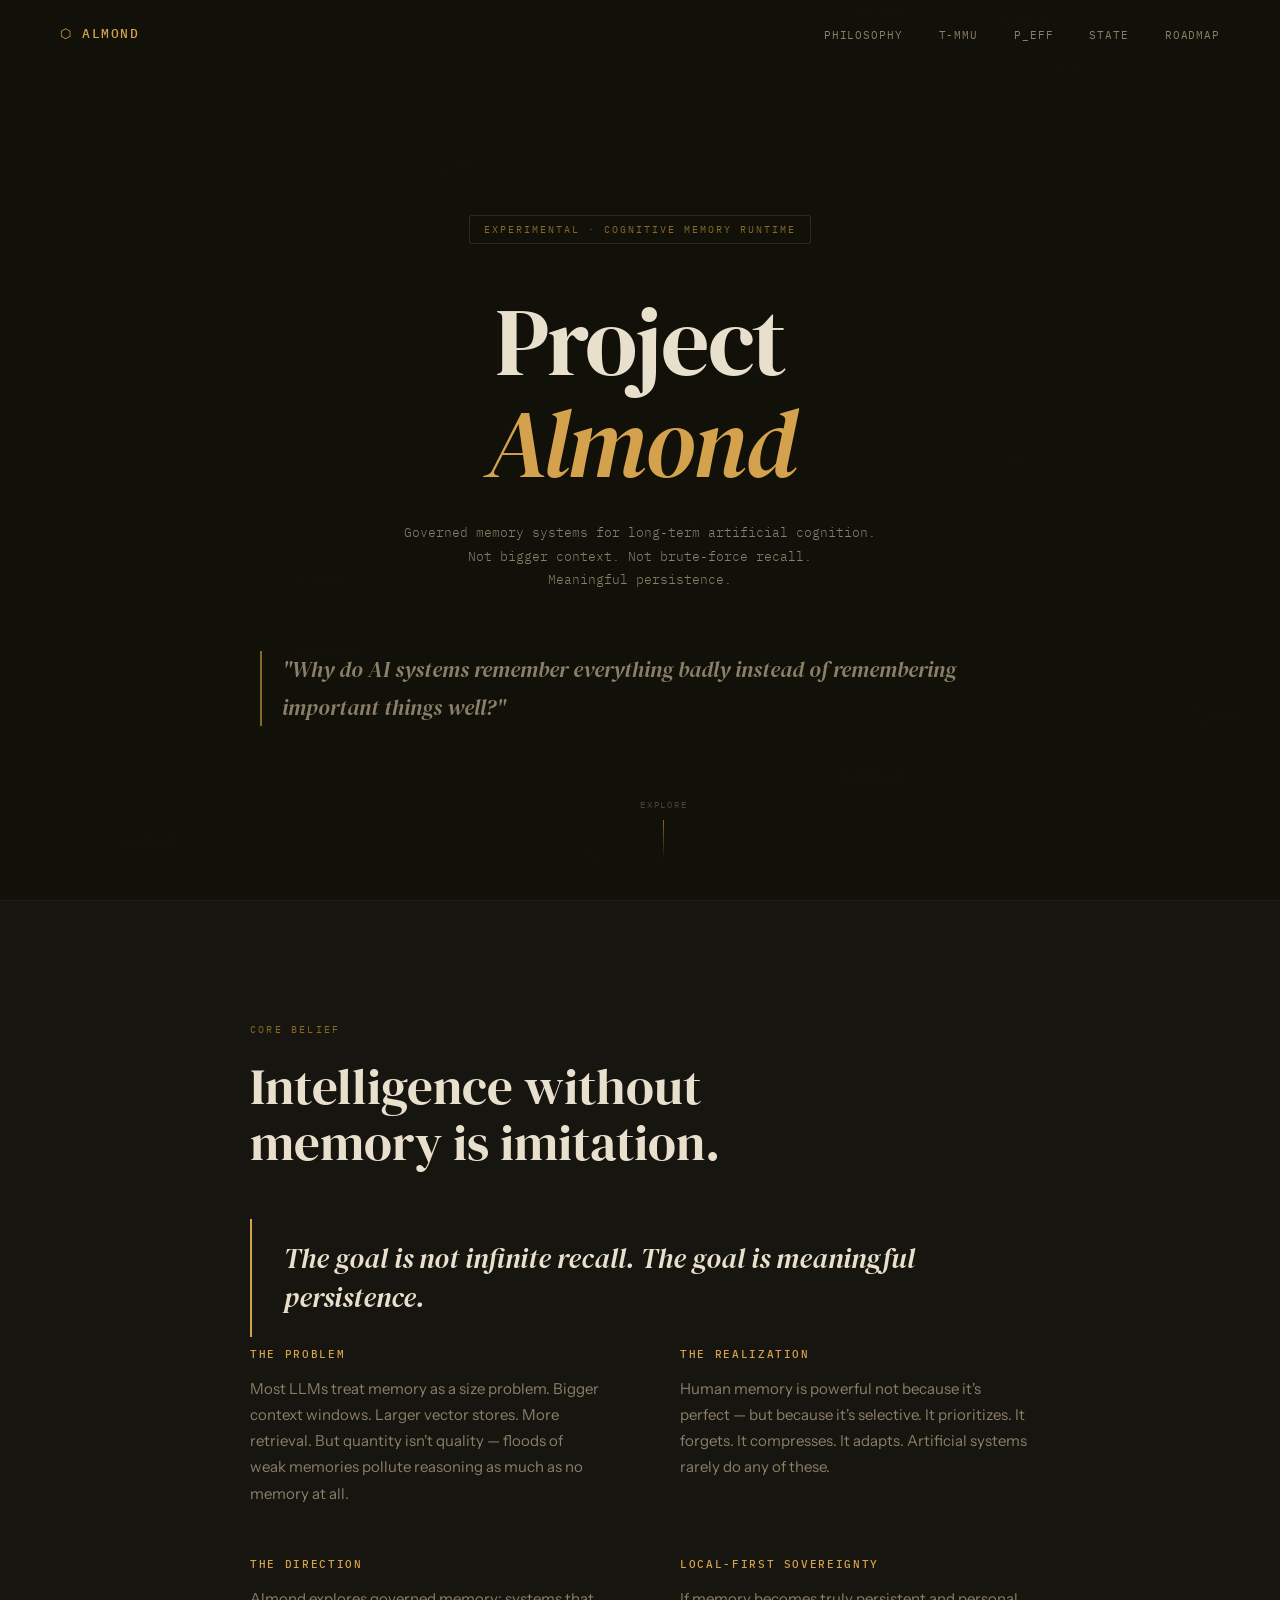
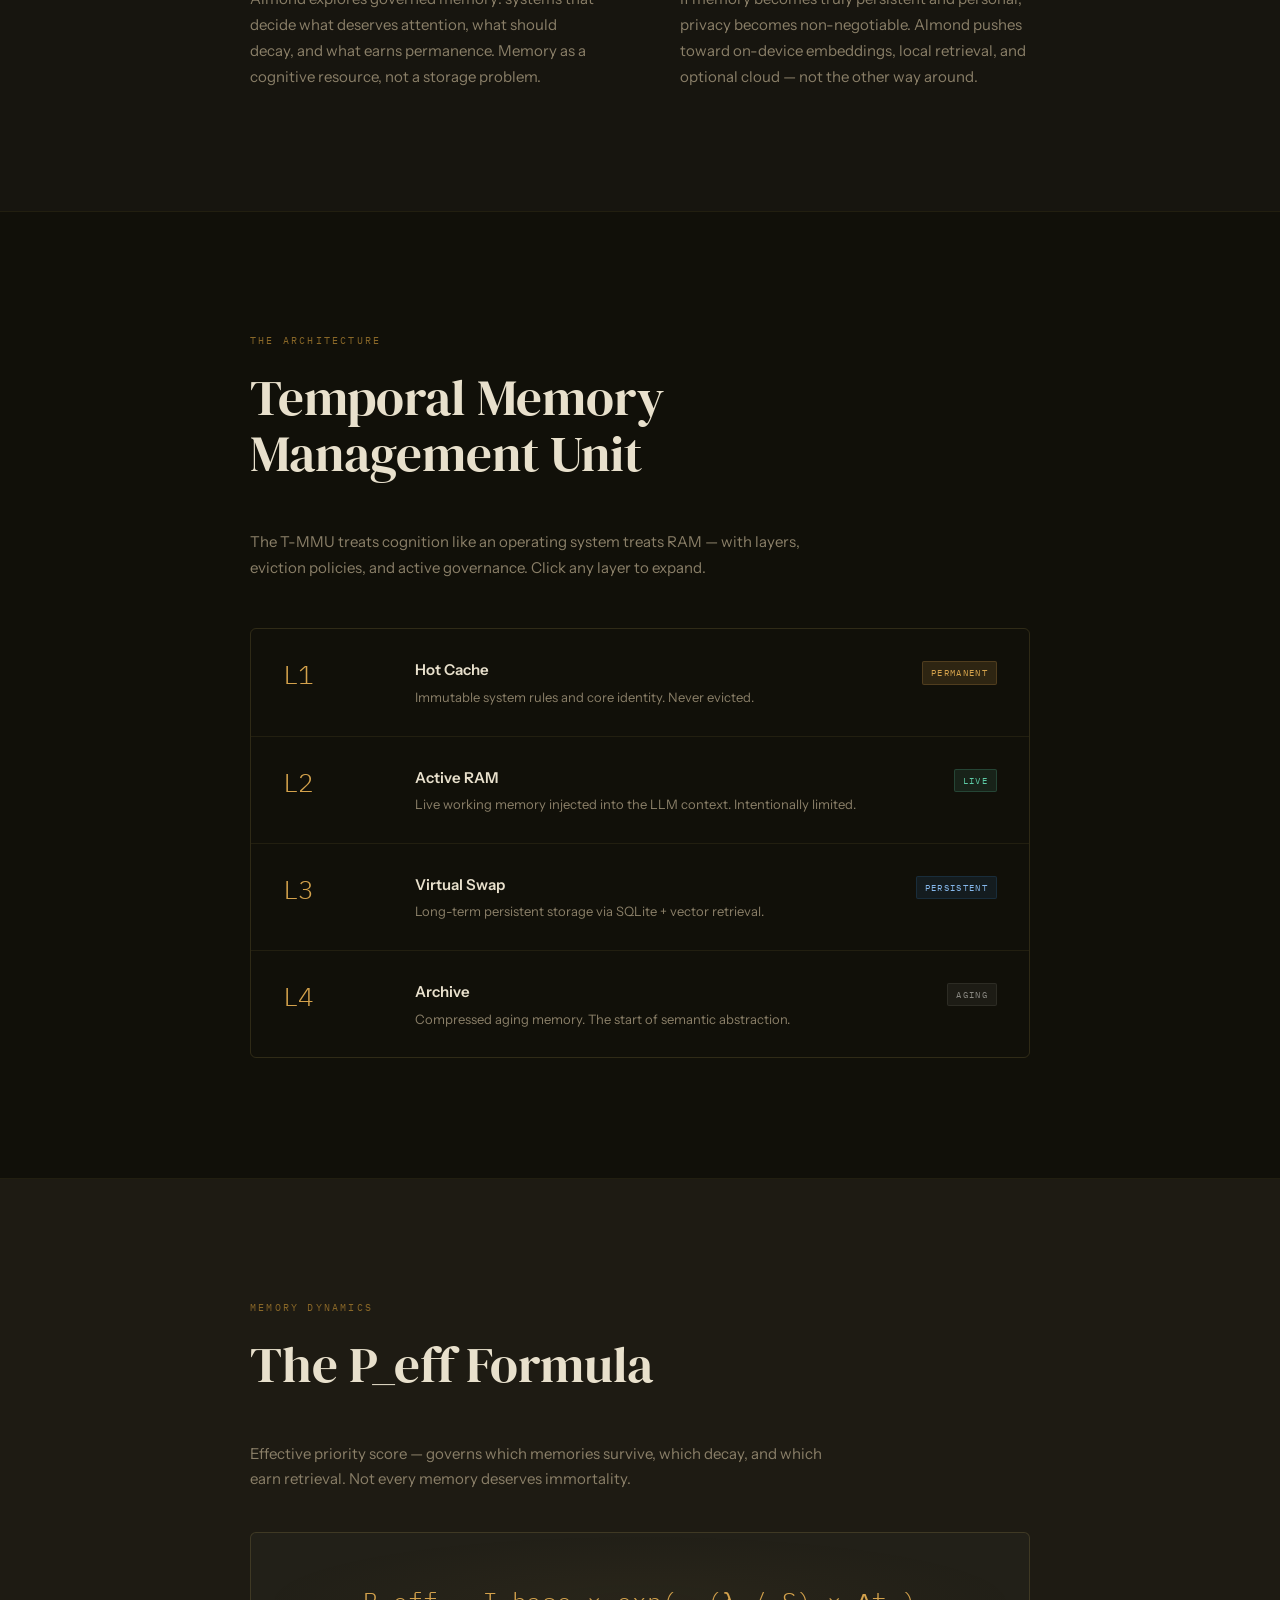
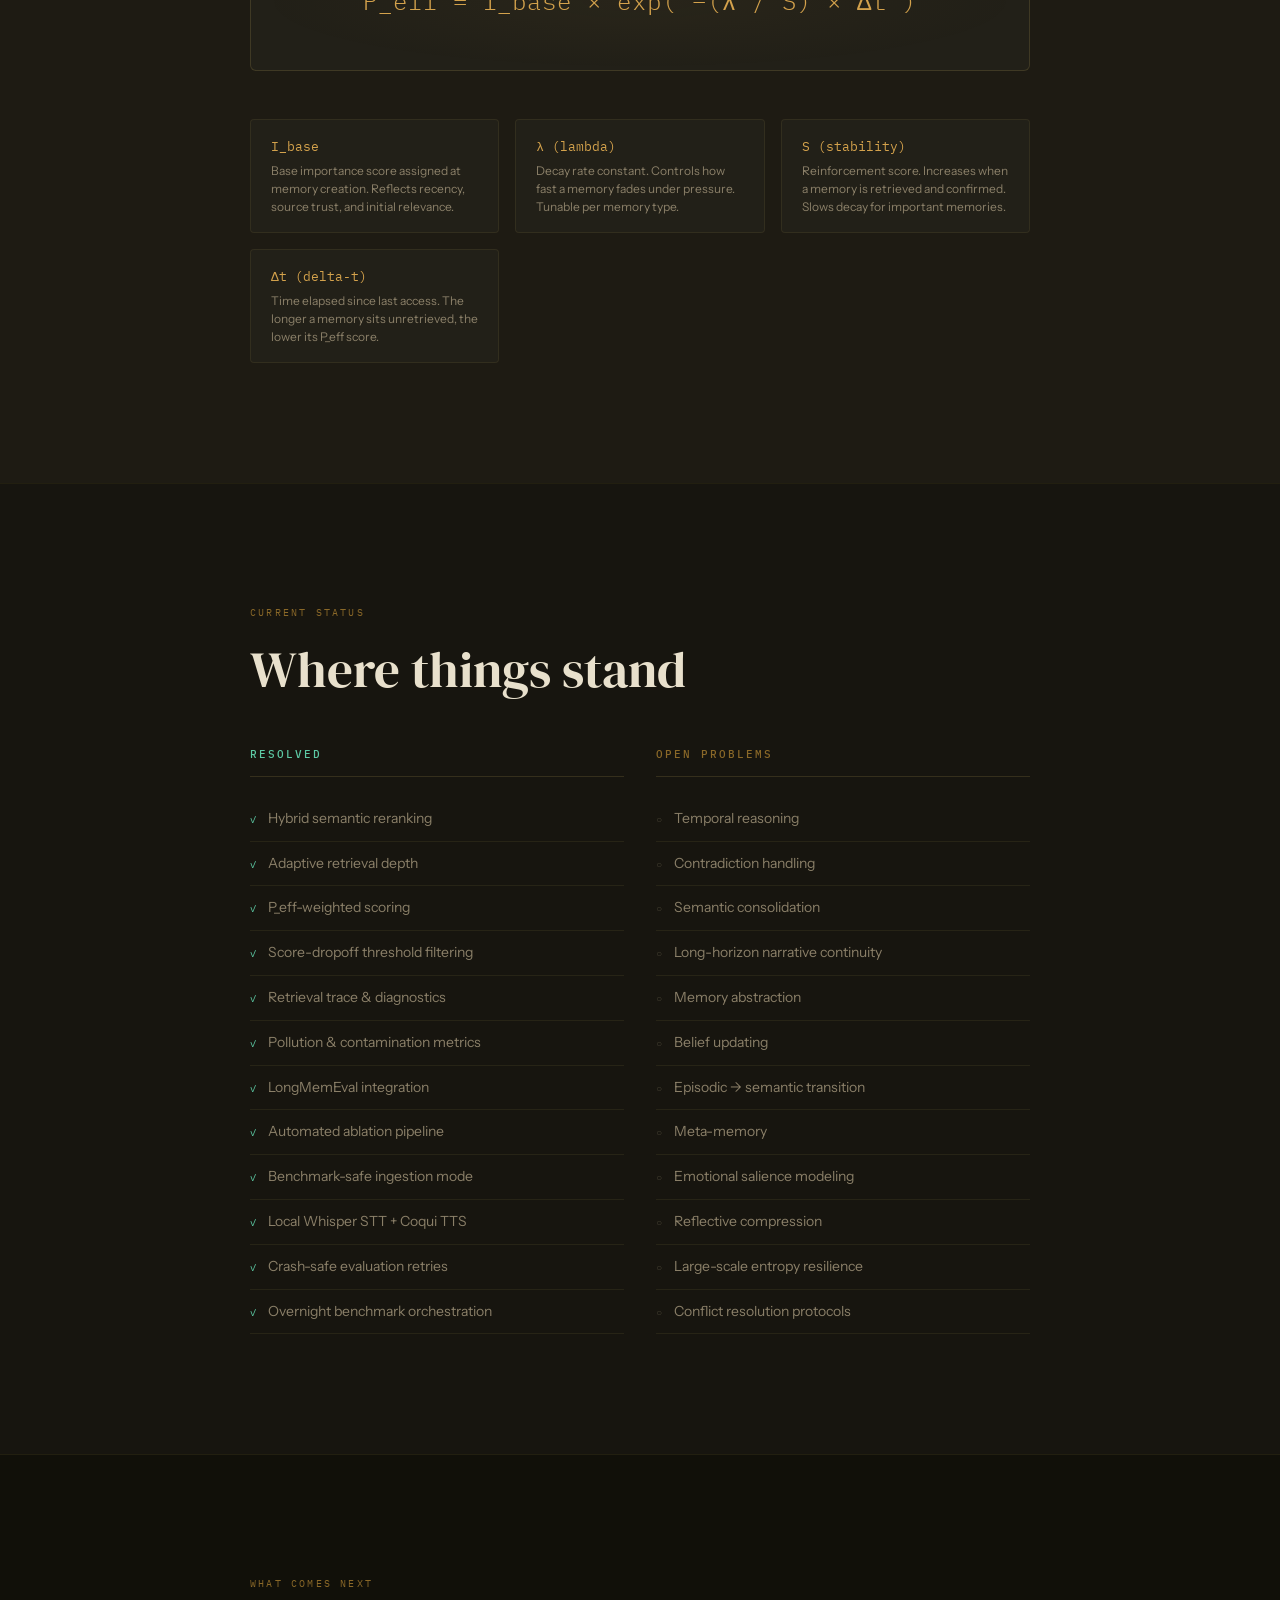
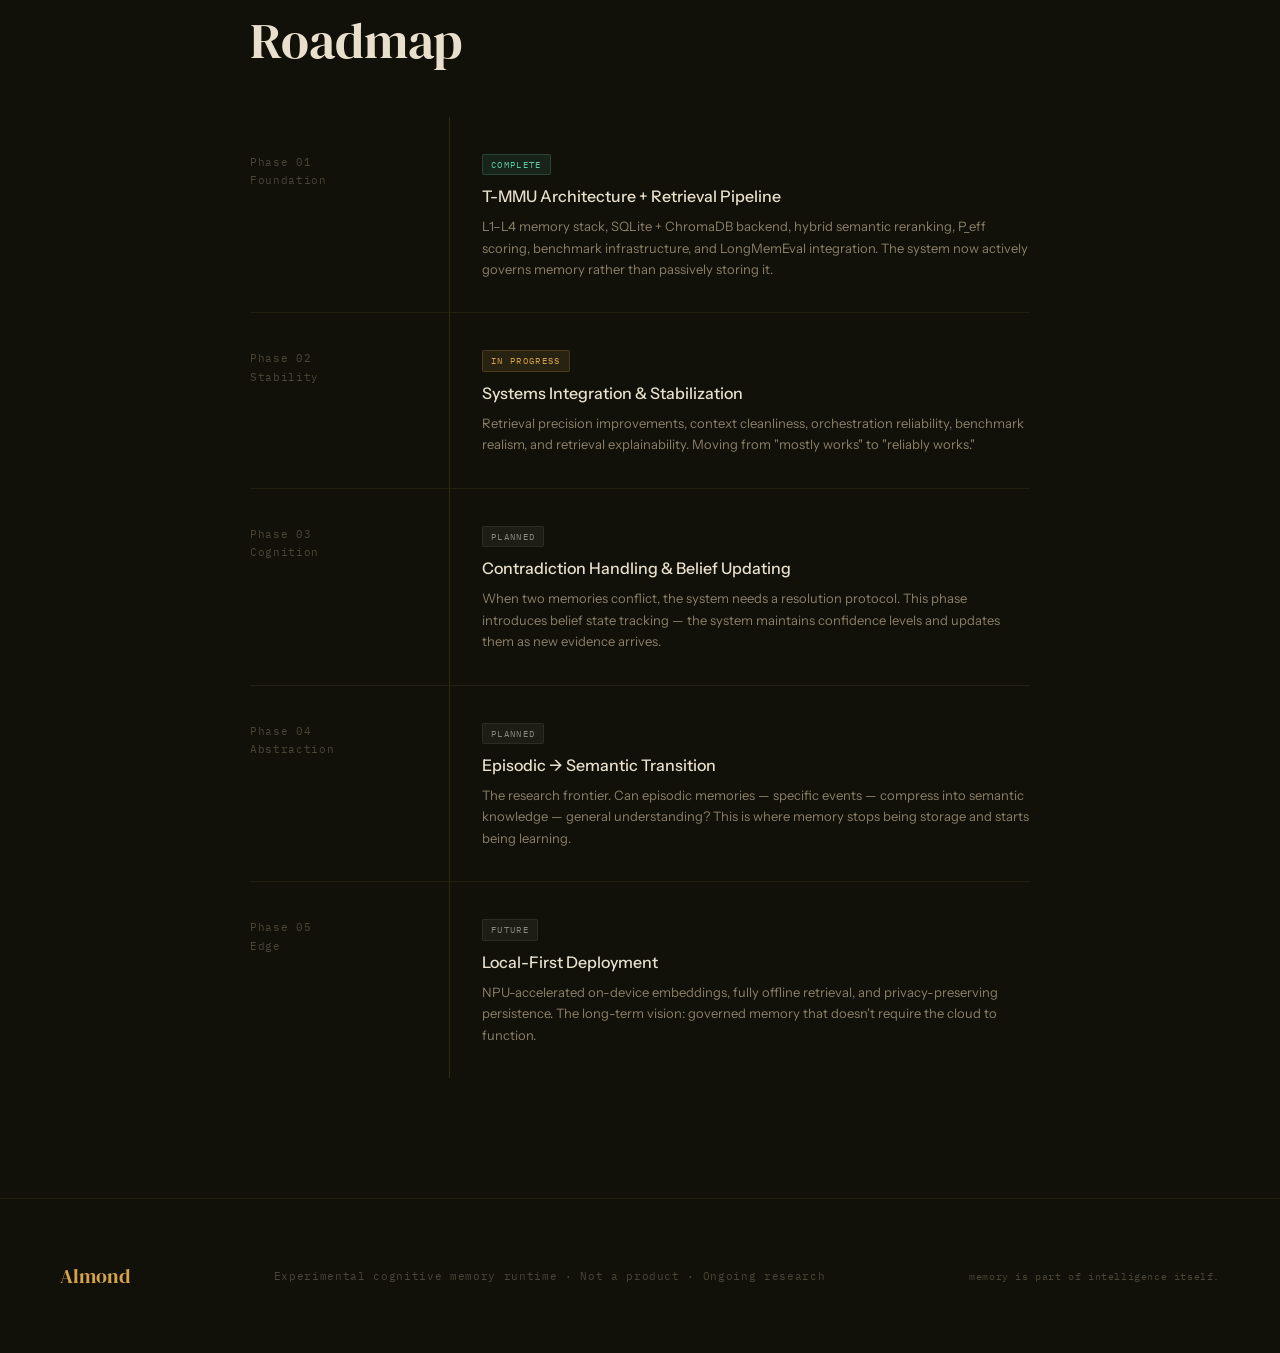
==== index.html @ 85c6ea01 "Added the almond webpage v1" ====
<!DOCTYPE html>
<html lang="en">
<head>
<meta charset="UTF-8">
<meta name="viewport" content="width=device-width, initial-scale=1.0">
<title>Project Almond</title>
<link rel="preconnect" href="https://fonts.googleapis.com">
<link rel="preconnect" href="https://fonts.gstatic.com" crossorigin>
<link href="https://fonts.googleapis.com/css2?family=DM+Serif+Display:ital@0;1&family=IBM+Plex+Mono:wght@300;400;500&family=Instrument+Sans:wght@400;500;600&display=swap" rel="stylesheet">
<style>
  :root {
    --bg: #111009;
    --bg2: #17150f;
    --bg3: #1e1b13;
    --surface: #222018;
    --surface2: #2a2820;
    --border: rgba(255,220,120,0.07);
    --border2: rgba(255,220,120,0.13);
    --amber: #d4a24c;
    --amber-dim: #8a6828;
    --amber-glow: rgba(212,162,76,0.12);
    --text: #e8e0cc;
    --text-muted: #8a7f68;
    --text-dim: #4a4535;
    --mono: 'IBM Plex Mono', monospace;
    --serif: 'DM Serif Display', serif;
    --sans: 'Instrument Sans', sans-serif;
  }

  * { margin: 0; padding: 0; box-sizing: border-box; }

  html { scroll-behavior: smooth; }

  body {
    background: var(--bg);
    color: var(--text);
    font-family: var(--sans);
    font-size: 16px;
    line-height: 1.7;
    overflow-x: hidden;
  }

  /* Canvas background */
  #bg-canvas {
    position: fixed;
    inset: 0;
    z-index: 0;
    pointer-events: none;
    opacity: 0.4;
  }

  /* Nav */
  nav {
    position: fixed;
    top: 0;
    left: 0;
    right: 0;
    z-index: 100;
    padding: 20px 60px;
    display: flex;
    align-items: center;
    justify-content: space-between;
    border-bottom: 1px solid transparent;
    transition: border-color 0.3s, background 0.3s;
  }
  nav.scrolled {
    background: rgba(17,16,9,0.92);
    backdrop-filter: blur(12px);
    border-color: var(--border);
  }
  .nav-logo {
    font-family: var(--mono);
    font-size: 13px;
    font-weight: 500;
    color: var(--amber);
    letter-spacing: 0.12em;
    text-transform: uppercase;
  }
  .nav-links {
    display: flex;
    gap: 36px;
    list-style: none;
  }
  .nav-links a {
    font-family: var(--mono);
    font-size: 11px;
    font-weight: 400;
    color: var(--text-muted);
    text-decoration: none;
    letter-spacing: 0.08em;
    text-transform: uppercase;
    transition: color 0.2s;
  }
  .nav-links a:hover { color: var(--amber); }

  /* Sections */
  section {
    position: relative;
    z-index: 1;
  }

  /* Hero */
  #hero {
    min-height: 100vh;
    display: flex;
    align-items: center;
    justify-content: center;
    text-align: center;
    padding: 120px 40px 80px;
  }
  .hero-inner { max-width: 760px; }

  .hero-tag {
    display: inline-block;
    font-family: var(--mono);
    font-size: 10px;
    font-weight: 400;
    color: var(--amber-dim);
    letter-spacing: 0.2em;
    text-transform: uppercase;
    border: 1px solid var(--border2);
    padding: 5px 14px;
    border-radius: 2px;
    margin-bottom: 48px;
    opacity: 0;
    animation: fadeUp 0.8s 0.2s forwards;
  }

  .hero-title {
    font-family: var(--serif);
    font-size: clamp(56px, 8vw, 96px);
    font-weight: 400;
    line-height: 1.05;
    color: var(--text);
    letter-spacing: -0.02em;
    margin-bottom: 28px;
    opacity: 0;
    animation: fadeUp 0.9s 0.4s forwards;
  }
  .hero-title em {
    font-style: italic;
    color: var(--amber);
  }

  .hero-sub {
    font-family: var(--mono);
    font-size: 13px;
    font-weight: 300;
    color: var(--text-muted);
    line-height: 1.8;
    max-width: 520px;
    margin: 0 auto 60px;
    opacity: 0;
    animation: fadeUp 0.9s 0.6s forwards;
  }

  .hero-question {
    font-family: var(--serif);
    font-size: clamp(17px, 2.2vw, 22px);
    font-style: italic;
    color: var(--text-muted);
    border-left: 2px solid var(--amber-dim);
    padding-left: 20px;
    text-align: left;
    margin-top: 48px;
    opacity: 0;
    animation: fadeUp 0.9s 0.8s forwards;
  }

  .scroll-hint {
    position: absolute;
    bottom: 40px;
    left: 50%;
    transform: translateX(-50%);
    display: flex;
    flex-direction: column;
    align-items: center;
    gap: 8px;
    opacity: 0;
    animation: fadeUp 1s 1.2s forwards;
  }
  .scroll-hint span {
    font-family: var(--mono);
    font-size: 9px;
    letter-spacing: 0.2em;
    color: var(--text-dim);
    text-transform: uppercase;
  }
  .scroll-line {
    width: 1px;
    height: 40px;
    background: linear-gradient(to bottom, var(--amber-dim), transparent);
    animation: scrollPulse 2s ease-in-out infinite;
  }

  /* Generic section wrapper */
  .section-wrap {
    max-width: 900px;
    margin: 0 auto;
    padding: 120px 60px;
  }
  .section-label {
    font-family: var(--mono);
    font-size: 10px;
    font-weight: 400;
    color: var(--amber-dim);
    letter-spacing: 0.22em;
    text-transform: uppercase;
    margin-bottom: 20px;
  }
  .section-title {
    font-family: var(--serif);
    font-size: clamp(32px, 4vw, 52px);
    font-weight: 400;
    line-height: 1.1;
    margin-bottom: 48px;
    color: var(--text);
  }
  .section-divider {
    width: 100%;
    height: 1px;
    background: var(--border);
    margin: 0;
  }

  /* Philosophy */
  #philosophy { background: var(--bg2); }
  .philosophy-grid {
    display: grid;
    grid-template-columns: 1fr 1fr;
    gap: 48px 80px;
  }
  .phil-block h3 {
    font-family: var(--mono);
    font-size: 11px;
    font-weight: 500;
    color: var(--amber);
    letter-spacing: 0.15em;
    text-transform: uppercase;
    margin-bottom: 12px;
  }
  .phil-block p {
    font-size: 15px;
    color: var(--text-muted);
    line-height: 1.75;
  }
  .phil-quote {
    grid-column: 1 / -1;
    font-family: var(--serif);
    font-size: clamp(20px, 2.5vw, 28px);
    font-style: italic;
    color: var(--text);
    border-left: 2px solid var(--amber);
    padding: 20px 0 20px 32px;
    line-height: 1.4;
    margin-bottom: 8px;
  }

  /* Architecture */
  #architecture { background: var(--bg); }
  .arch-stack {
    display: flex;
    flex-direction: column;
    gap: 0;
    border: 1px solid var(--border2);
    border-radius: 6px;
    overflow: hidden;
  }
  .arch-layer {
    display: grid;
    grid-template-columns: 100px 1fr auto;
    align-items: start;
    gap: 32px;
    padding: 28px 32px;
    border-bottom: 1px solid var(--border);
    cursor: pointer;
    transition: background 0.2s;
    position: relative;
  }
  .arch-layer:last-child { border-bottom: none; }
  .arch-layer:hover { background: var(--surface); }
  .arch-layer.active { background: var(--surface); }
  .arch-layer-id {
    font-family: var(--mono);
    font-size: 26px;
    font-weight: 300;
    color: var(--amber);
    line-height: 1;
    padding-top: 4px;
    letter-spacing: -0.02em;
  }
  .arch-layer-info h3 {
    font-family: var(--sans);
    font-size: 15px;
    font-weight: 600;
    color: var(--text);
    margin-bottom: 4px;
  }
  .arch-layer-info p {
    font-size: 13px;
    color: var(--text-muted);
    line-height: 1.6;
  }
  .arch-layer-detail {
    display: none;
    grid-column: 1 / -1;
    font-family: var(--mono);
    font-size: 12px;
    color: var(--text-muted);
    padding-top: 16px;
    line-height: 1.7;
    border-top: 1px dashed var(--border2);
    margin-top: 20px;
  }
  .arch-layer.active .arch-layer-detail { display: block; }
  .arch-badge {
    font-family: var(--mono);
    font-size: 9px;
    letter-spacing: 0.15em;
    text-transform: uppercase;
    padding: 3px 8px;
    border-radius: 2px;
    white-space: nowrap;
    align-self: start;
    margin-top: 4px;
  }
  .badge-hot { background: rgba(212,162,76,0.15); color: var(--amber); border: 1px solid rgba(212,162,76,0.2); }
  .badge-active { background: rgba(93,202,165,0.1); color: #5dcaa5; border: 1px solid rgba(93,202,165,0.2); }
  .badge-swap { background: rgba(55,138,221,0.1); color: #85b7eb; border: 1px solid rgba(55,138,221,0.15); }
  .badge-archive { background: rgba(136,135,128,0.1); color: #888780; border: 1px solid rgba(136,135,128,0.15); }

  /* P_eff */
  #formula { background: var(--bg3); }
  .formula-display {
    font-family: var(--mono);
    font-size: clamp(16px, 2.5vw, 24px);
    font-weight: 300;
    color: var(--amber);
    text-align: center;
    padding: 48px 32px;
    border: 1px solid var(--border2);
    border-radius: 6px;
    letter-spacing: 0.04em;
    margin-bottom: 48px;
    background: var(--surface);
    position: relative;
    overflow: hidden;
  }
  .formula-display::before {
    content: '';
    position: absolute;
    inset: 0;
    background: radial-gradient(ellipse at center, rgba(212,162,76,0.04) 0%, transparent 70%);
    pointer-events: none;
  }
  .formula-vars {
    display: grid;
    grid-template-columns: repeat(auto-fit, minmax(200px, 1fr));
    gap: 16px;
  }
  .formula-var {
    padding: 16px 20px;
    border: 1px solid var(--border);
    border-radius: 4px;
    background: var(--surface);
  }
  .formula-var .var-name {
    font-family: var(--mono);
    font-size: 13px;
    color: var(--amber);
    margin-bottom: 4px;
  }
  .formula-var .var-desc {
    font-size: 12px;
    color: var(--text-muted);
    line-height: 1.5;
  }

  /* State */
  #state { background: var(--bg2); }
  .state-grid {
    display: grid;
    grid-template-columns: 1fr 1fr;
    gap: 32px;
  }
  .state-col h3 {
    font-family: var(--mono);
    font-size: 11px;
    font-weight: 500;
    letter-spacing: 0.18em;
    text-transform: uppercase;
    margin-bottom: 20px;
    padding-bottom: 12px;
    border-bottom: 1px solid var(--border2);
  }
  .state-col.solved h3 { color: #5dcaa5; }
  .state-col.open h3 { color: var(--amber-dim); }
  .state-item {
    display: flex;
    align-items: baseline;
    gap: 12px;
    padding: 10px 0;
    border-bottom: 1px solid var(--border);
    font-size: 14px;
    color: var(--text-muted);
  }
  .state-item::before {
    font-family: var(--mono);
    font-size: 10px;
    flex-shrink: 0;
  }
  .state-col.solved .state-item::before { content: '✓'; color: #5dcaa5; }
  .state-col.open .state-item::before { content: '○'; color: var(--text-dim); }

  /* Roadmap */
  #roadmap { background: var(--bg); }
  .roadmap-items {
    display: flex;
    flex-direction: column;
    gap: 0;
  }
  .roadmap-item {
    display: grid;
    grid-template-columns: 200px 1fr;
    gap: 32px;
    padding: 32px 0;
    border-bottom: 1px solid var(--border);
    position: relative;
  }
  .roadmap-item:last-child { border-bottom: none; }
  .roadmap-item::before {
    content: '';
    position: absolute;
    left: 199px;
    top: 0;
    bottom: 0;
    width: 1px;
    background: var(--border2);
  }
  .roadmap-label {
    font-family: var(--mono);
    font-size: 11px;
    color: var(--text-dim);
    padding-top: 4px;
    letter-spacing: 0.06em;
  }
  .roadmap-content h3 {
    font-family: var(--sans);
    font-size: 16px;
    font-weight: 500;
    color: var(--text);
    margin-bottom: 6px;
  }
  .roadmap-content p {
    font-size: 13px;
    color: var(--text-muted);
    line-height: 1.65;
  }
  .roadmap-status {
    display: inline-block;
    font-family: var(--mono);
    font-size: 9px;
    letter-spacing: 0.15em;
    text-transform: uppercase;
    padding: 2px 8px;
    border-radius: 2px;
    margin-bottom: 8px;
  }
  .status-done { background: rgba(93,202,165,0.1); color: #5dcaa5; border: 1px solid rgba(93,202,165,0.2); }
  .status-active { background: rgba(212,162,76,0.12); color: var(--amber); border: 1px solid rgba(212,162,76,0.2); }
  .status-next { background: rgba(136,135,128,0.1); color: #888780; border: 1px solid rgba(136,135,128,0.15); }

  /* Footer */
  footer {
    position: relative;
    z-index: 1;
    padding: 60px;
    border-top: 1px solid var(--border);
    display: flex;
    justify-content: space-between;
    align-items: center;
    background: var(--bg);
  }
  footer .footer-logo {
    font-family: var(--serif);
    font-size: 20px;
    color: var(--amber);
  }
  footer p {
    font-family: var(--mono);
    font-size: 11px;
    color: var(--text-dim);
    letter-spacing: 0.06em;
  }

  /* Scroll reveal */
  .reveal {
    opacity: 0;
    transform: translateY(24px);
    transition: opacity 0.7s ease, transform 0.7s ease;
  }
  .reveal.visible {
    opacity: 1;
    transform: translateY(0);
  }

  /* Animations */
  @keyframes fadeUp {
    to { opacity: 1; transform: translateY(0); }
    from { opacity: 0; transform: translateY(16px); }
  }
  @keyframes scrollPulse {
    0%, 100% { opacity: 0.3; }
    50% { opacity: 1; }
  }

  /* Responsive */
  @media (max-width: 700px) {
    nav { padding: 16px 24px; }
    .nav-links { gap: 20px; }
    .section-wrap { padding: 80px 24px; }
    .philosophy-grid { grid-template-columns: 1fr; }
    .state-grid { grid-template-columns: 1fr; }
    .roadmap-item { grid-template-columns: 1fr; }
    .roadmap-item::before { display: none; }
    footer { flex-direction: column; gap: 16px; text-align: center; padding: 40px 24px; }
    .arch-layer { grid-template-columns: 60px 1fr auto; gap: 16px; padding: 20px; }
  }
</style>
</head>
<body>

<canvas id="bg-canvas"></canvas>

<nav id="nav">
  <div class="nav-logo">⬡ Almond</div>
  <ul class="nav-links">
    <li><a href="#philosophy">Philosophy</a></li>
    <li><a href="#architecture">T-MMU</a></li>
    <li><a href="#formula">P_eff</a></li>
    <li><a href="#state">State</a></li>
    <li><a href="#roadmap">Roadmap</a></li>
  </ul>
</nav>

<section id="hero">
  <div class="hero-inner">
    <div class="hero-tag">Experimental · Cognitive Memory Runtime</div>
    <h1 class="hero-title">Project<br><em>Almond</em></h1>
    <p class="hero-sub">Governed memory systems for long-term artificial cognition.<br>Not bigger context. Not brute-force recall.<br>Meaningful persistence.</p>
    <blockquote class="hero-question">
      "Why do AI systems remember everything badly instead of remembering important things well?"
    </blockquote>
  </div>
  <div class="scroll-hint">
    <span>Explore</span>
    <div class="scroll-line"></div>
  </div>
</section>

<div class="section-divider"></div>

<section id="philosophy">
  <div class="section-wrap">
    <div class="section-label reveal">Core Belief</div>
    <h2 class="section-title reveal">Intelligence without<br>memory is imitation.</h2>
    <blockquote class="phil-quote reveal">
      The goal is not infinite recall. The goal is meaningful persistence.
    </blockquote>
    <div class="philosophy-grid">
      <div class="phil-block reveal">
        <h3>The problem</h3>
        <p>Most LLMs treat memory as a size problem. Bigger context windows. Larger vector stores. More retrieval. But quantity isn't quality — floods of weak memories pollute reasoning as much as no memory at all.</p>
      </div>
      <div class="phil-block reveal">
        <h3>The realization</h3>
        <p>Human memory is powerful not because it's perfect — but because it's selective. It prioritizes. It forgets. It compresses. It adapts. Artificial systems rarely do any of these.</p>
      </div>
      <div class="phil-block reveal">
        <h3>The direction</h3>
        <p>Almond explores governed memory: systems that decide what deserves attention, what should decay, and what earns permanence. Memory as a cognitive resource, not a storage problem.</p>
      </div>
      <div class="phil-block reveal">
        <h3>Local-first sovereignty</h3>
        <p>If memory becomes truly persistent and personal, privacy becomes non-negotiable. Almond pushes toward on-device embeddings, local retrieval, and optional cloud — not the other way around.</p>
      </div>
    </div>
  </div>
</section>

<div class="section-divider"></div>

<section id="architecture">
  <div class="section-wrap">
    <div class="section-label reveal">The Architecture</div>
    <h2 class="section-title reveal">Temporal Memory<br>Management Unit</h2>
    <p class="reveal" style="font-size:15px; color:var(--text-muted); margin-bottom:48px; max-width:580px;">The T-MMU treats cognition like an operating system treats RAM — with layers, eviction policies, and active governance. Click any layer to expand.</p>
    <div class="arch-stack reveal">
      <div class="arch-layer" onclick="toggleLayer(this)">
        <div class="arch-layer-id">L1</div>
        <div class="arch-layer-info">
          <h3>Hot Cache</h3>
          <p>Immutable system rules and core identity. Never evicted.</p>
          <div class="arch-layer-detail">
            Foundational instructions, persistent behavioral constraints, permanent cognitive rules. This layer is write-once — it defines the system's identity and cannot be overwritten by incoming context. Analogous to ROM in hardware: always present, always authoritative.
          </div>
        </div>
        <div class="arch-badge badge-hot">Permanent</div>
      </div>
      <div class="arch-layer" onclick="toggleLayer(this)">
        <div class="arch-layer-id">L2</div>
        <div class="arch-layer-info">
          <h3>Active RAM</h3>
          <p>Live working memory injected into the LLM context. Intentionally limited.</p>
          <div class="arch-layer-detail">
            Where active reasoning happens. Scarcity is a feature here — the system must decide what deserves attention. Governed by P_eff scores and retrieval quality thresholds. Low-scoring candidates are rejected before injection, keeping context clean.
          </div>
        </div>
        <div class="arch-badge badge-active">Live</div>
      </div>
      <div class="arch-layer" onclick="toggleLayer(this)">
        <div class="arch-layer-id">L3</div>
        <div class="arch-layer-info">
          <h3>Virtual Swap</h3>
          <p>Long-term persistent storage via SQLite + vector retrieval.</p>
          <div class="arch-layer-detail">
            Episodic memory that isn't actively reasoning but can be recalled. Powered by ChromaDB vector search with hybrid semantic + P_eff reranking. Memories here decay over time unless reinforced — retrieval is selective, not exhaustive.
          </div>
        </div>
        <div class="arch-badge badge-swap">Persistent</div>
      </div>
      <div class="arch-layer" onclick="toggleLayer(this)">
        <div class="arch-layer-id">L4</div>
        <div class="arch-layer-info">
          <h3>Archive</h3>
          <p>Compressed aging memory. The start of semantic abstraction.</p>
          <div class="arch-layer-detail">
            Episodic details slowly collapse into generalized knowledge. This is the research frontier — the transition from "I remember X happened" to "I understand that X-type things tend to work this way." The long-term goal is not storage but transformation.
          </div>
        </div>
        <div class="arch-badge badge-archive">Aging</div>
      </div>
    </div>
  </div>
</section>

<div class="section-divider"></div>

<section id="formula">
  <div class="section-wrap">
    <div class="section-label reveal">Memory Dynamics</div>
    <h2 class="section-title reveal">The P_eff Formula</h2>
    <p class="reveal" style="font-size:15px; color:var(--text-muted); margin-bottom:40px; max-width:580px;">Effective priority score — governs which memories survive, which decay, and which earn retrieval. Not every memory deserves immortality.</p>
    <div class="formula-display reveal">
      P_eff = I_base × exp( −(λ / S) × Δt )
    </div>
    <div class="formula-vars reveal">
      <div class="formula-var">
        <div class="var-name">I_base</div>
        <div class="var-desc">Base importance score assigned at memory creation. Reflects recency, source trust, and initial relevance.</div>
      </div>
      <div class="formula-var">
        <div class="var-name">λ (lambda)</div>
        <div class="var-desc">Decay rate constant. Controls how fast a memory fades under pressure. Tunable per memory type.</div>
      </div>
      <div class="formula-var">
        <div class="var-name">S (stability)</div>
        <div class="var-desc">Reinforcement score. Increases when a memory is retrieved and confirmed. Slows decay for important memories.</div>
      </div>
      <div class="formula-var">
        <div class="var-name">Δt (delta-t)</div>
        <div class="var-desc">Time elapsed since last access. The longer a memory sits unretrieved, the lower its P_eff score.</div>
      </div>
    </div>
  </div>
</section>

<div class="section-divider"></div>

<section id="state">
  <div class="section-wrap">
    <div class="section-label reveal">Current Status</div>
    <h2 class="section-title reveal">Where things stand</h2>
    <div class="state-grid reveal">
      <div class="state-col solved">
        <h3>Resolved</h3>
        <div class="state-item">Hybrid semantic reranking</div>
        <div class="state-item">Adaptive retrieval depth</div>
        <div class="state-item">P_eff-weighted scoring</div>
        <div class="state-item">Score-dropoff threshold filtering</div>
        <div class="state-item">Retrieval trace & diagnostics</div>
        <div class="state-item">Pollution & contamination metrics</div>
        <div class="state-item">LongMemEval integration</div>
        <div class="state-item">Automated ablation pipeline</div>
        <div class="state-item">Benchmark-safe ingestion mode</div>
        <div class="state-item">Local Whisper STT + Coqui TTS</div>
        <div class="state-item">Crash-safe evaluation retries</div>
        <div class="state-item">Overnight benchmark orchestration</div>
      </div>
      <div class="state-col open">
        <h3>Open Problems</h3>
        <div class="state-item">Temporal reasoning</div>
        <div class="state-item">Contradiction handling</div>
        <div class="state-item">Semantic consolidation</div>
        <div class="state-item">Long-horizon narrative continuity</div>
        <div class="state-item">Memory abstraction</div>
        <div class="state-item">Belief updating</div>
        <div class="state-item">Episodic → semantic transition</div>
        <div class="state-item">Meta-memory</div>
        <div class="state-item">Emotional salience modeling</div>
        <div class="state-item">Reflective compression</div>
        <div class="state-item">Large-scale entropy resilience</div>
        <div class="state-item">Conflict resolution protocols</div>
      </div>
    </div>
  </div>
</section>

<div class="section-divider"></div>

<section id="roadmap">
  <div class="section-wrap">
    <div class="section-label reveal">What comes next</div>
    <h2 class="section-title reveal">Roadmap</h2>
    <div class="roadmap-items">

      <div class="roadmap-item reveal">
        <div class="roadmap-label">Phase 01<br>Foundation</div>
        <div class="roadmap-content">
          <span class="roadmap-status status-done">Complete</span>
          <h3>T-MMU Architecture + Retrieval Pipeline</h3>
          <p>L1–L4 memory stack, SQLite + ChromaDB backend, hybrid semantic reranking, P_eff scoring, benchmark infrastructure, and LongMemEval integration. The system now actively governs memory rather than passively storing it.</p>
        </div>
      </div>

      <div class="roadmap-item reveal">
        <div class="roadmap-label">Phase 02<br>Stability</div>
        <div class="roadmap-content">
          <span class="roadmap-status status-active">In Progress</span>
          <h3>Systems Integration & Stabilization</h3>
          <p>Retrieval precision improvements, context cleanliness, orchestration reliability, benchmark realism, and retrieval explainability. Moving from "mostly works" to "reliably works."</p>
        </div>
      </div>

      <div class="roadmap-item reveal">
        <div class="roadmap-label">Phase 03<br>Cognition</div>
        <div class="roadmap-content">
          <span class="roadmap-status status-next">Planned</span>
          <h3>Contradiction Handling & Belief Updating</h3>
          <p>When two memories conflict, the system needs a resolution protocol. This phase introduces belief state tracking — the system maintains confidence levels and updates them as new evidence arrives.</p>
        </div>
      </div>

      <div class="roadmap-item reveal">
        <div class="roadmap-label">Phase 04<br>Abstraction</div>
        <div class="roadmap-content">
          <span class="roadmap-status status-next">Planned</span>
          <h3>Episodic → Semantic Transition</h3>
          <p>The research frontier. Can episodic memories — specific events — compress into semantic knowledge — general understanding? This is where memory stops being storage and starts being learning.</p>
        </div>
      </div>

      <div class="roadmap-item reveal">
        <div class="roadmap-label">Phase 05<br>Edge</div>
        <div class="roadmap-content">
          <span class="roadmap-status status-next">Future</span>
          <h3>Local-First Deployment</h3>
          <p>NPU-accelerated on-device embeddings, fully offline retrieval, and privacy-preserving persistence. The long-term vision: governed memory that doesn't require the cloud to function.</p>
        </div>
      </div>

    </div>
  </div>
</section>

<footer>
  <div class="footer-logo">Almond</div>
  <p>Experimental cognitive memory runtime · Not a product · Ongoing research</p>
  <p style="font-size:10px; color:var(--text-dim);">memory is part of intelligence itself.</p>
</footer>

<script>
// Floating memory fragments canvas
(function() {
  const canvas = document.getElementById('bg-canvas');
  const ctx = canvas.getContext('2d');
  const words = ['retrieval','episodic','semantic','p_eff','L2','L3','decay','I_base','delta_t','lambda','salience','L4','consolidate','reinforce','evict','recall','entropy','abstraction','T-MMU','governed','L1','persistence','context'];

  let W, H, particles = [];

  function resize() {
    W = canvas.width = window.innerWidth;
    H = canvas.height = window.innerHeight;
  }

  function createParticle() {
    return {
      word: words[Math.floor(Math.random() * words.length)],
      x: Math.random() * W,
      y: Math.random() * H,
      vx: (Math.random() - 0.5) * 0.18,
      vy: -0.08 - Math.random() * 0.12,
      alpha: 0.02 + Math.random() * 0.06,
      size: 9 + Math.random() * 5,
      life: Math.random() * 400 + 200,
      age: 0,
    };
  }

  function init() {
    resize();
    for (let i = 0; i < 28; i++) particles.push(createParticle());
  }

  function draw() {
    ctx.clearRect(0, 0, W, H);
    ctx.font = `300 13px 'IBM Plex Mono', monospace`;

    particles.forEach((p, i) => {
      p.x += p.vx;
      p.y += p.vy;
      p.age++;

      let fade = Math.min(p.age / 60, 1) * Math.min((p.life - p.age) / 60, 1);
      ctx.globalAlpha = p.alpha * fade;
      ctx.fillStyle = '#d4a24c';
      ctx.font = `300 ${p.size}px 'IBM Plex Mono', monospace`;
      ctx.fillText(p.word, p.x, p.y);

      if (p.age >= p.life || p.y < -40) {
        particles[i] = createParticle();
        particles[i].y = H + 10;
      }
    });

    ctx.globalAlpha = 1;
    requestAnimationFrame(draw);
  }

  window.addEventListener('resize', resize);
  init();
  draw();
})();

// Nav scroll behavior
const nav = document.getElementById('nav');
window.addEventListener('scroll', () => {
  nav.classList.toggle('scrolled', window.scrollY > 40);
});

// Scroll reveal
const reveals = document.querySelectorAll('.reveal');
const observer = new IntersectionObserver((entries) => {
  entries.forEach(e => {
    if (e.isIntersecting) {
      e.target.classList.add('visible');
    }
  });
}, { threshold: 0.12, rootMargin: '0px 0px -40px 0px' });
reveals.forEach(el => observer.observe(el));

// Architecture layer toggle
function toggleLayer(el) {
  const wasActive = el.classList.contains('active');
  document.querySelectorAll('.arch-layer').forEach(l => l.classList.remove('active'));
  if (!wasActive) el.classList.add('active');
}
</script>
</body>
</html>
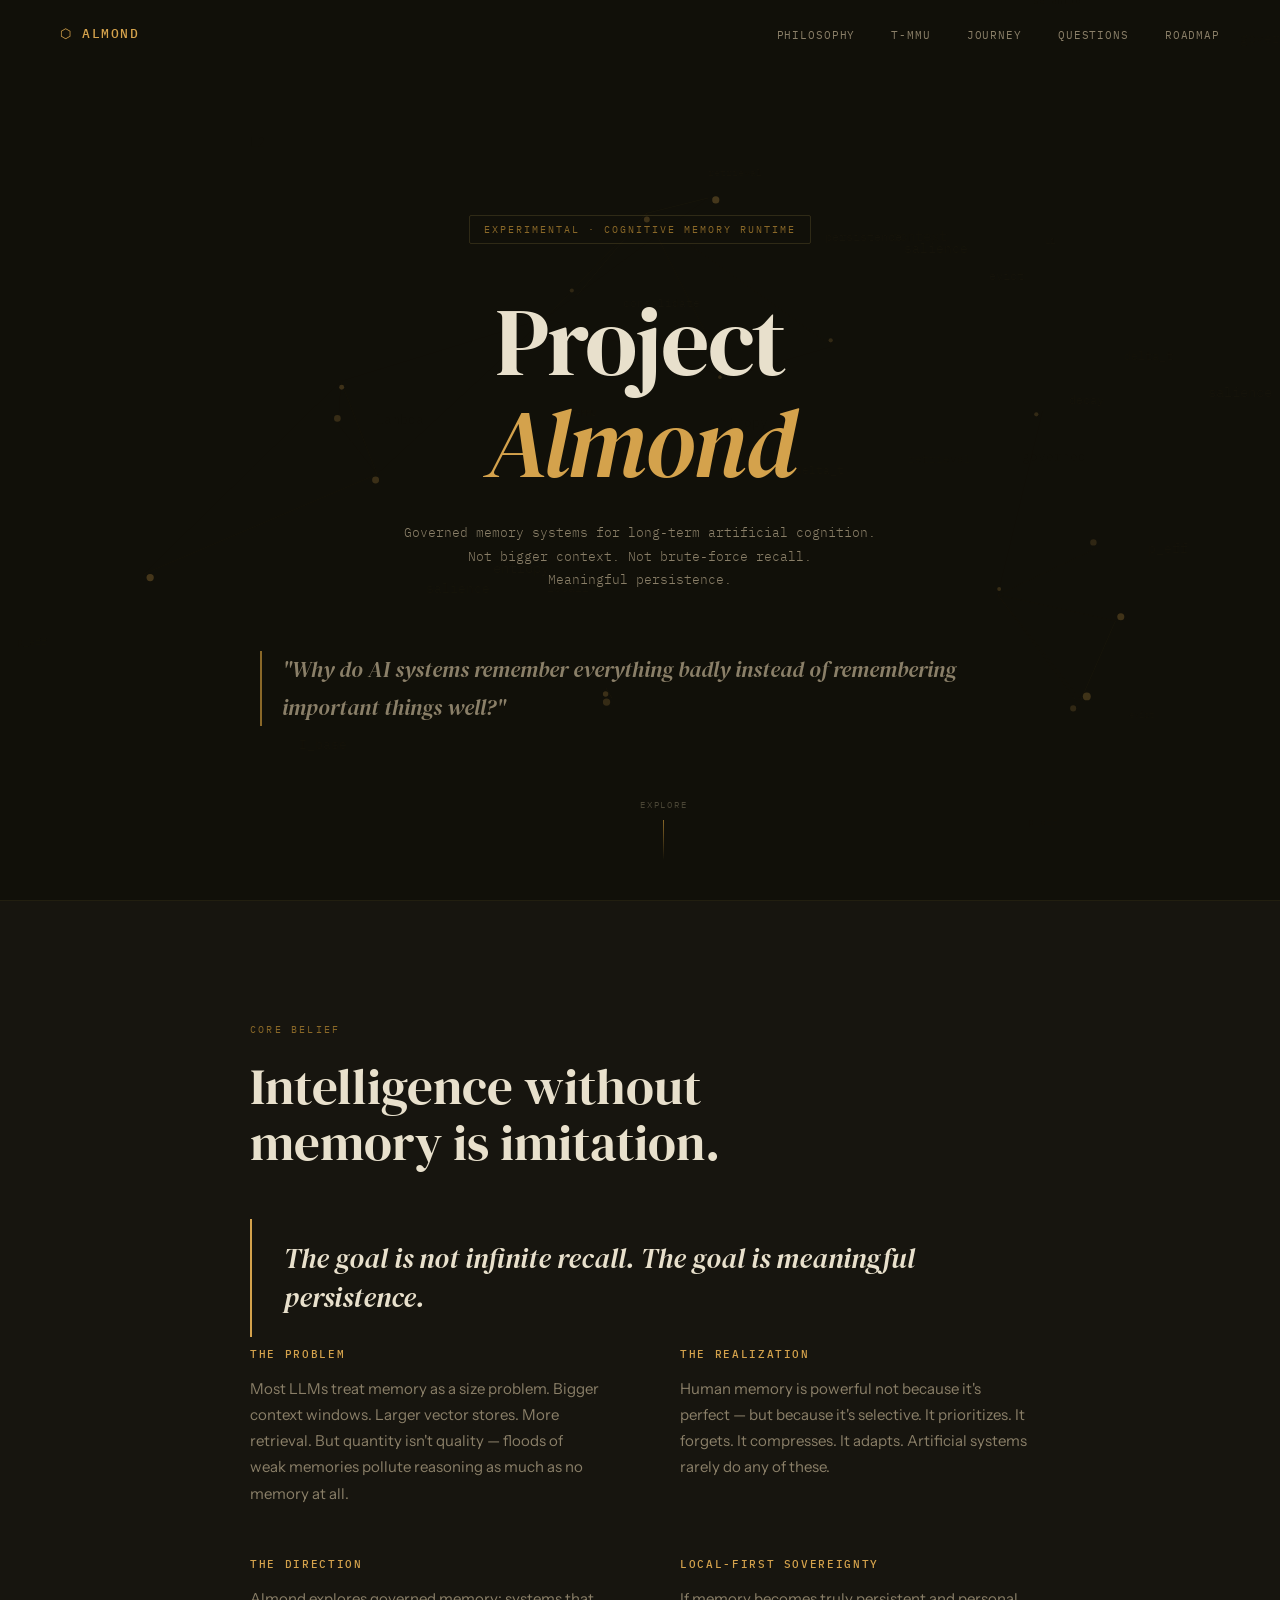
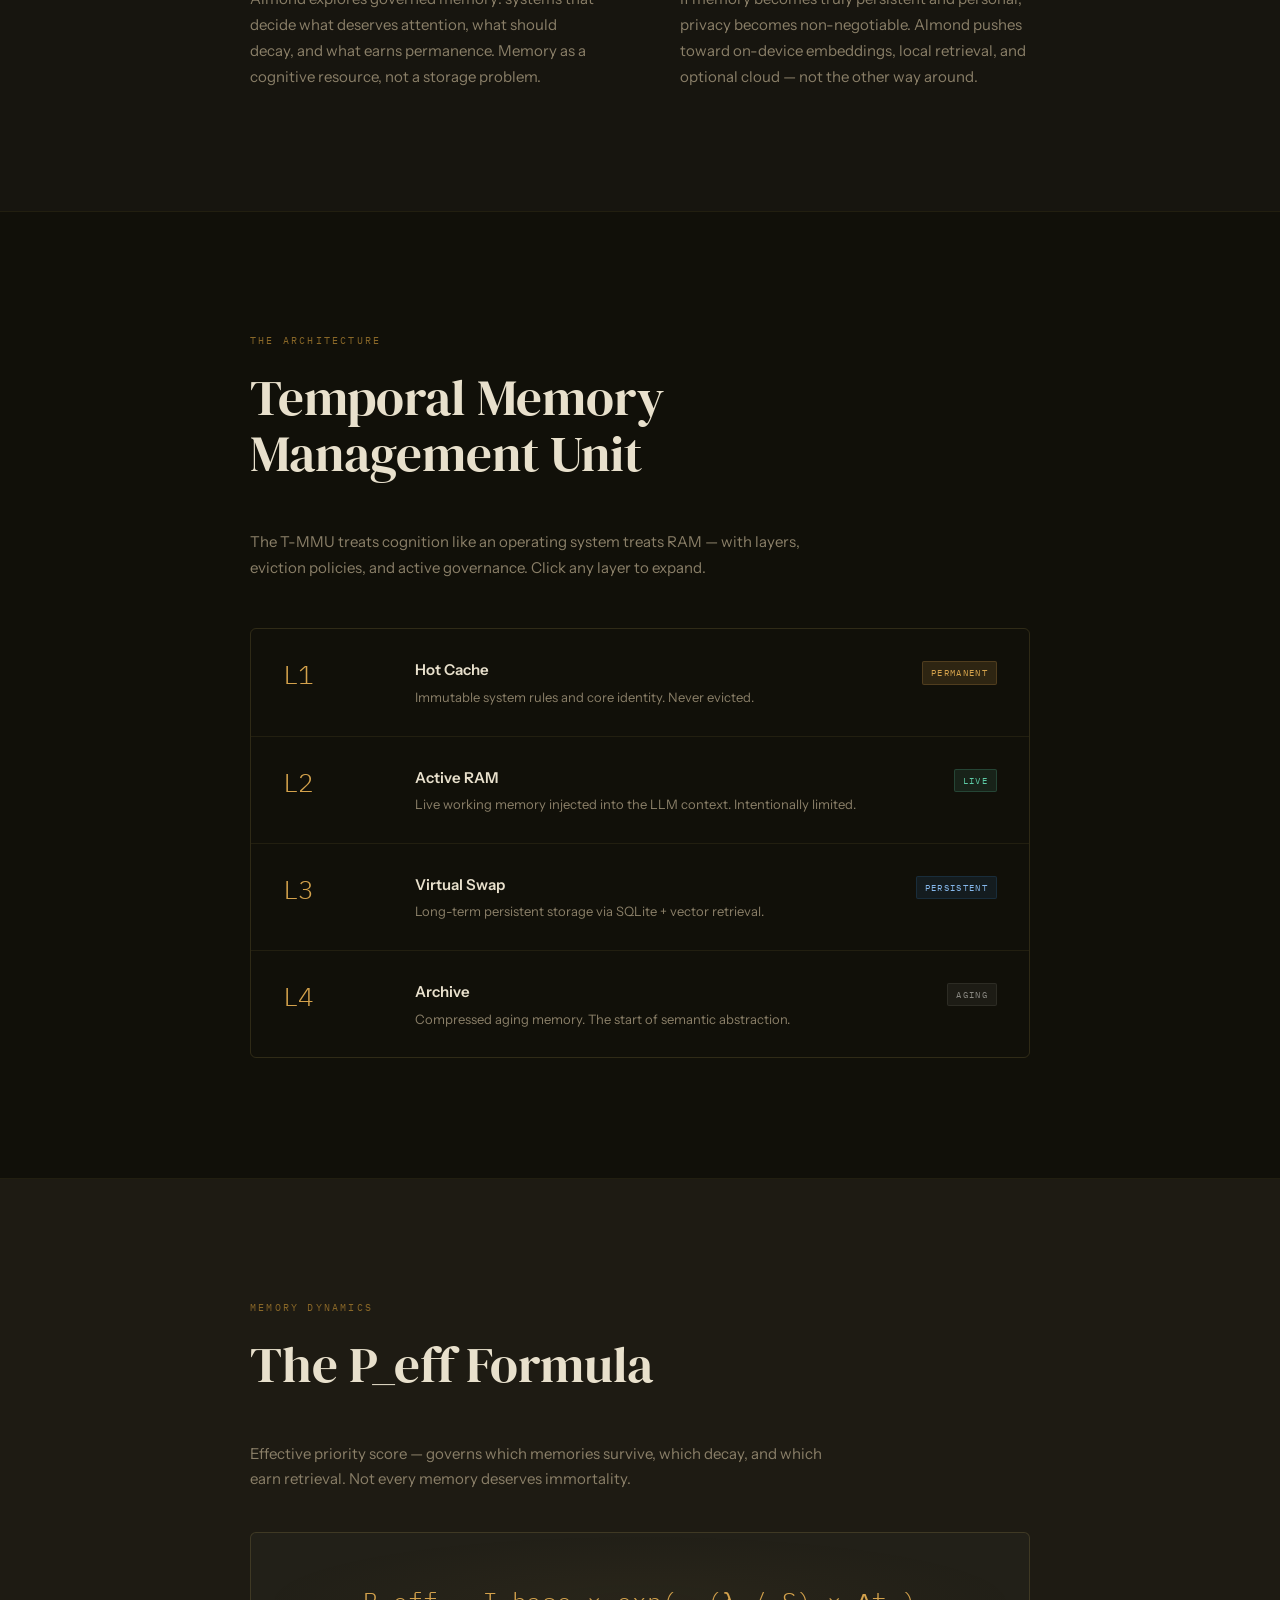
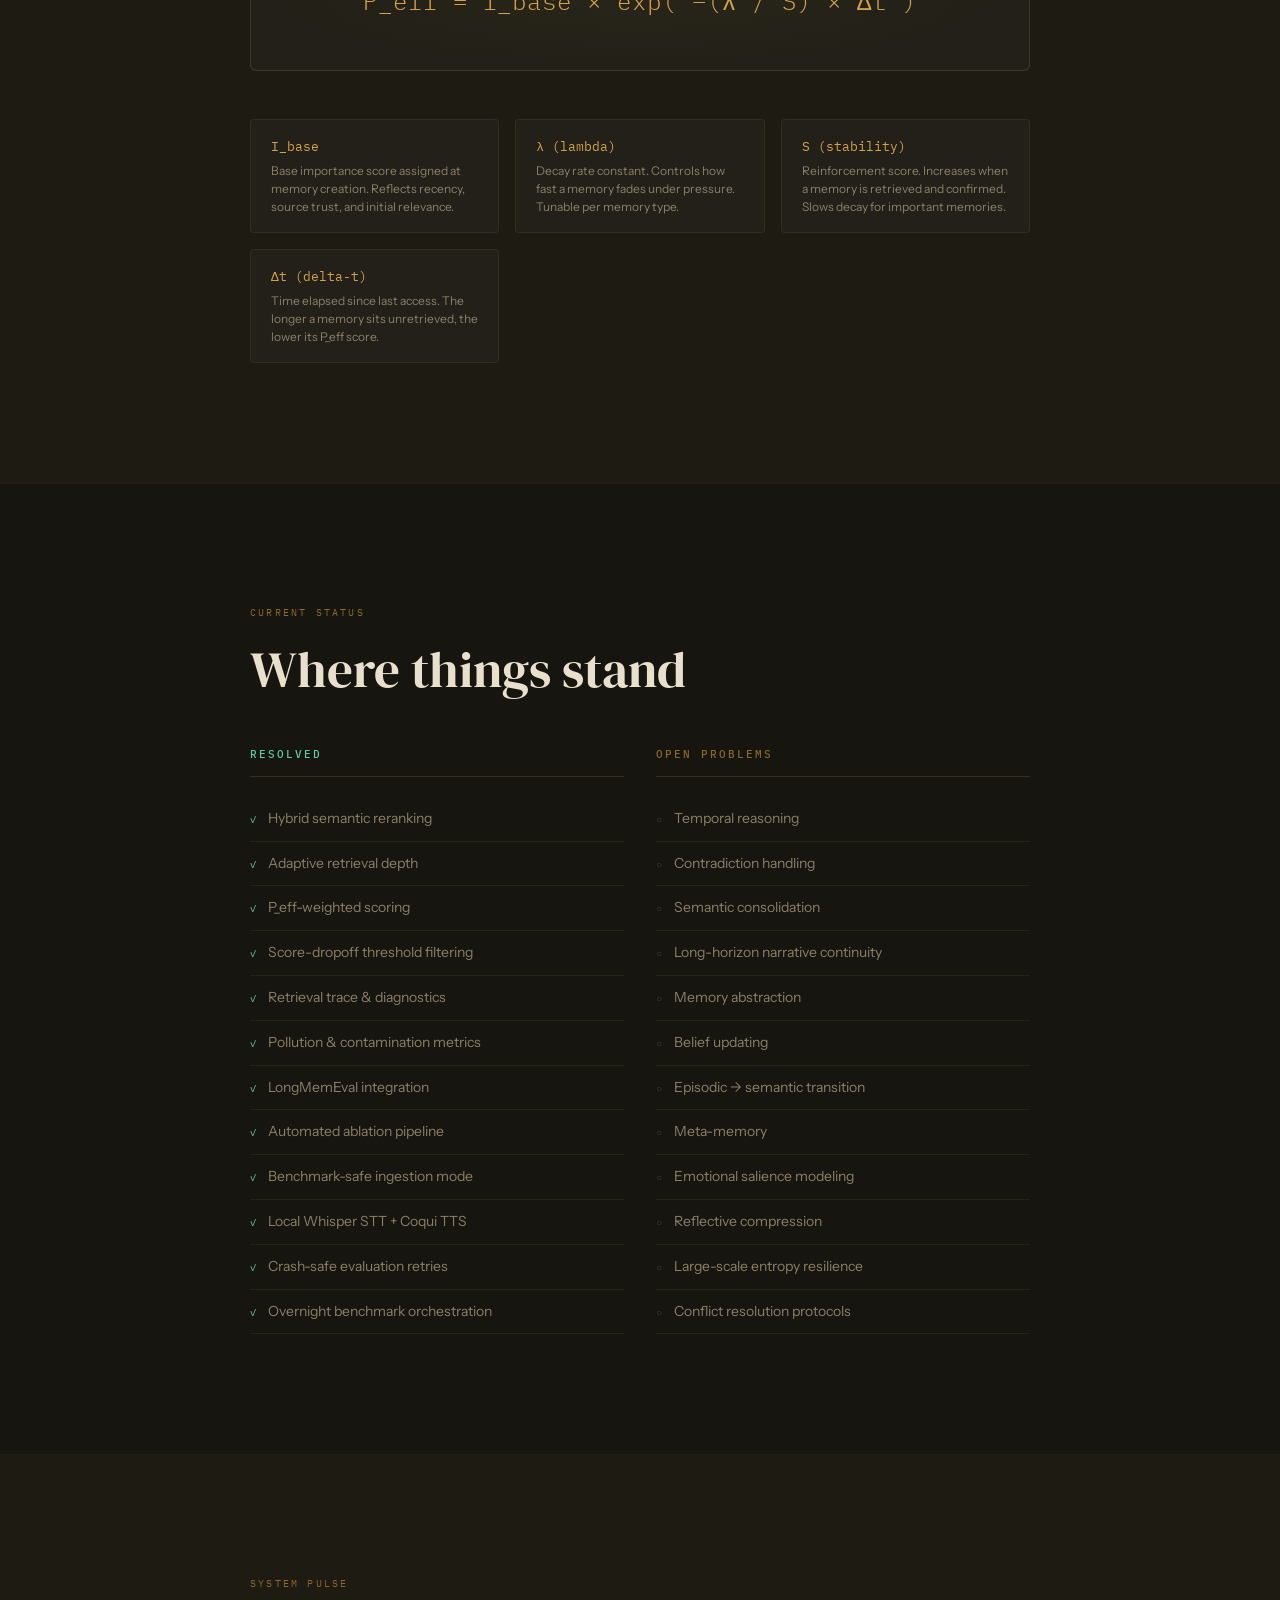
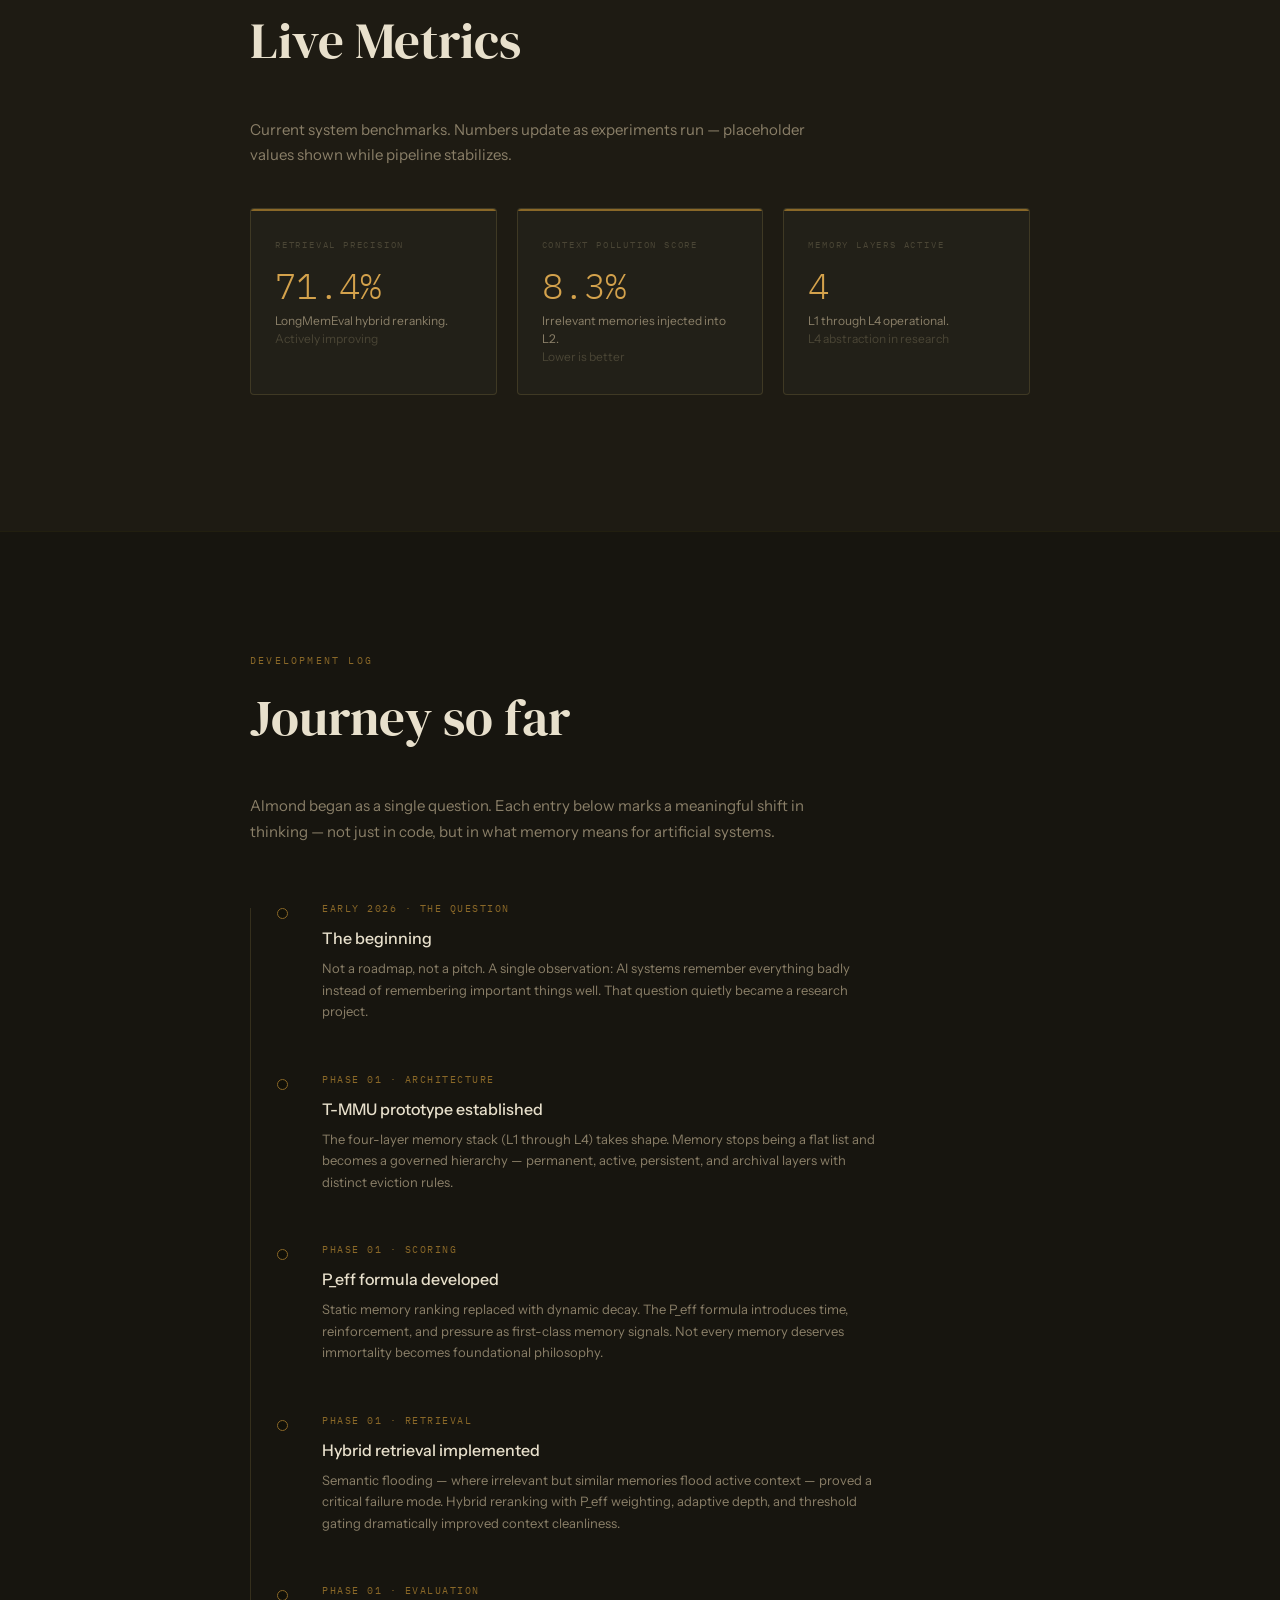
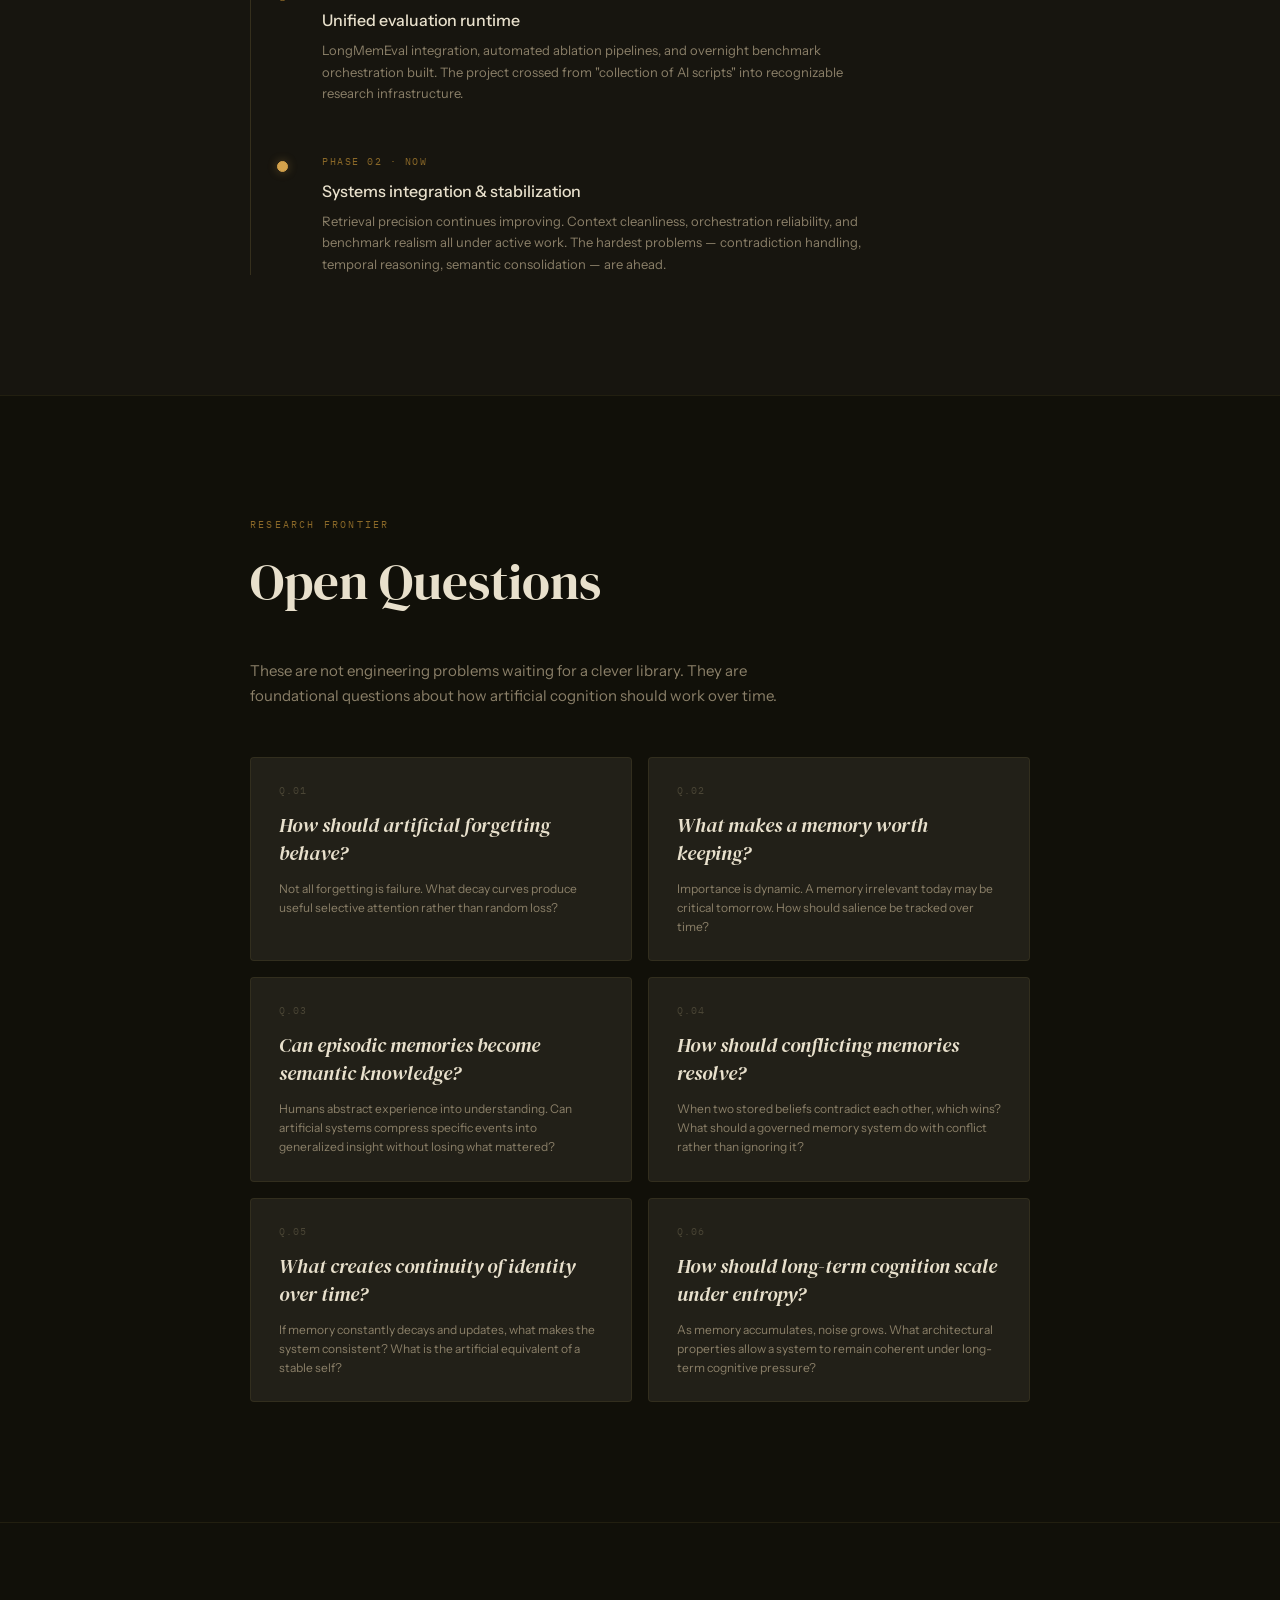
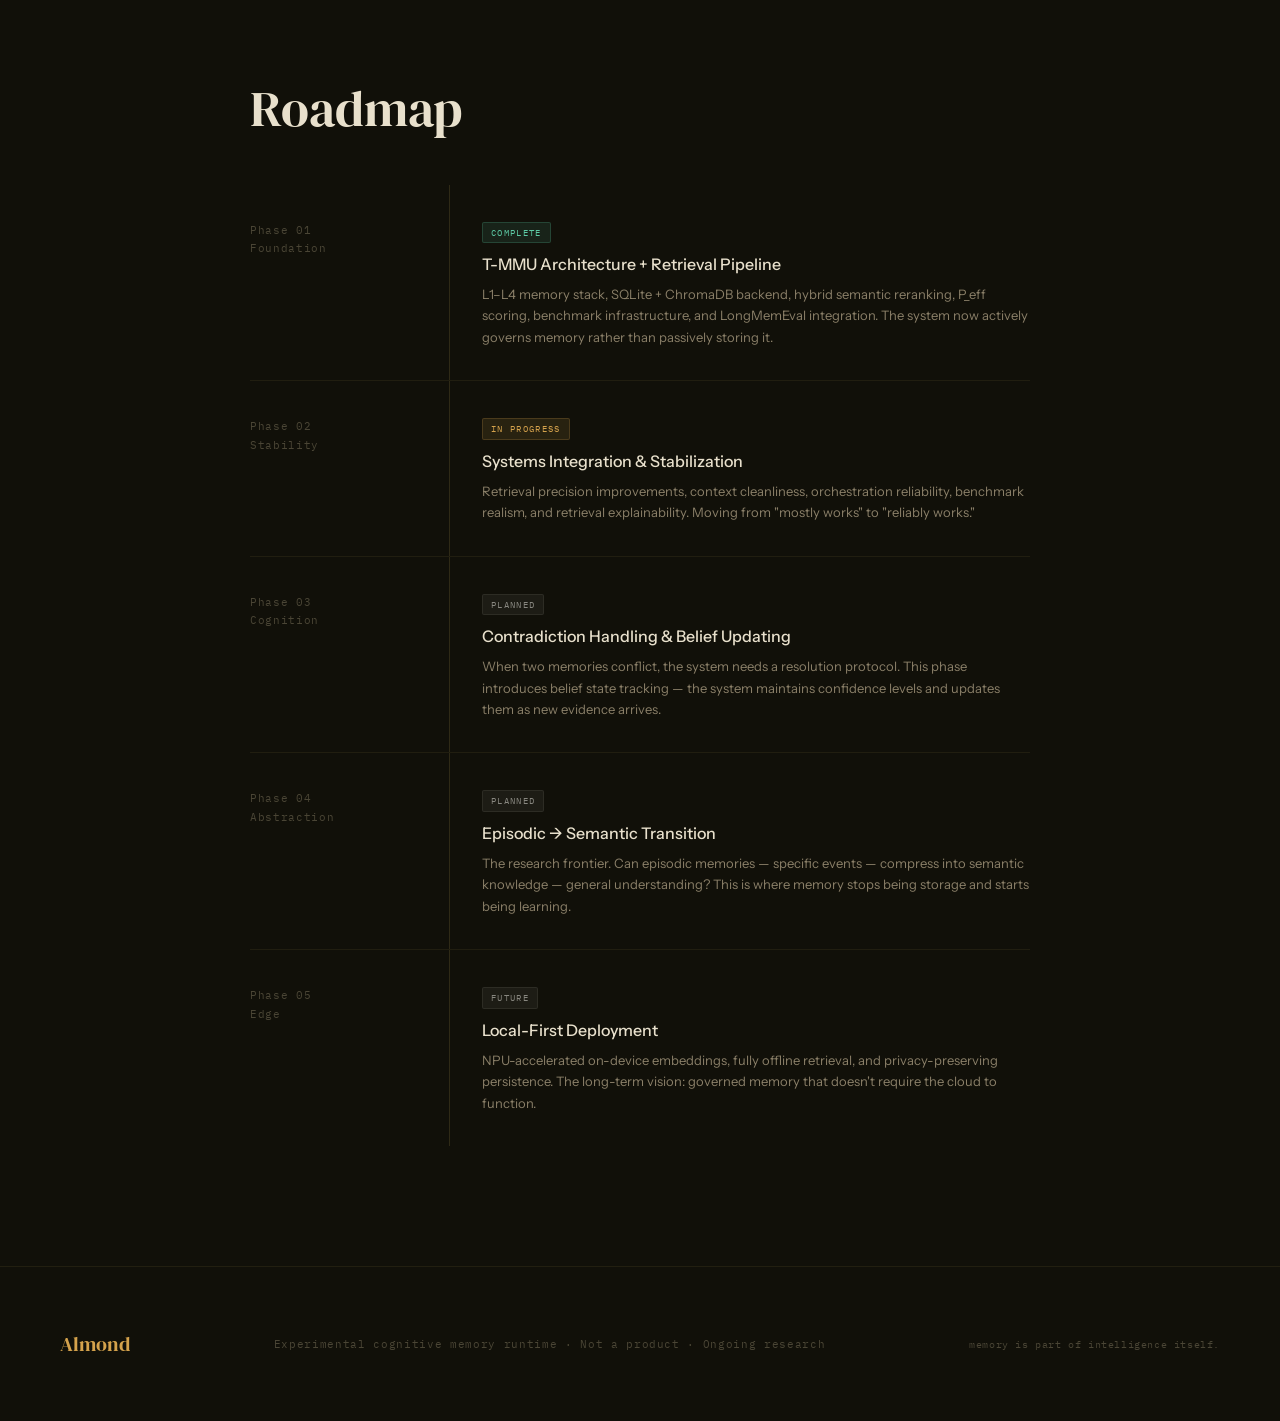
==== commit 2e20477d: "Add open added question and timeline of development" ====
--- a/index.html
+++ b/index.html
@@ -1,870 +1,1244 @@
-<!DOCTYPE html>
-<html lang="en">
-<head>
-<meta charset="UTF-8">
-<meta name="viewport" content="width=device-width, initial-scale=1.0">
-<title>Project Almond</title>
-<link rel="preconnect" href="https://fonts.googleapis.com">
-<link rel="preconnect" href="https://fonts.gstatic.com" crossorigin>
-<link href="https://fonts.googleapis.com/css2?family=DM+Serif+Display:ital@0;1&family=IBM+Plex+Mono:wght@300;400;500&family=Instrument+Sans:wght@400;500;600&display=swap" rel="stylesheet">
-<style>
-  :root {
-    --bg: #111009;
-    --bg2: #17150f;
-    --bg3: #1e1b13;
-    --surface: #222018;
-    --surface2: #2a2820;
-    --border: rgba(255,220,120,0.07);
-    --border2: rgba(255,220,120,0.13);
-    --amber: #d4a24c;
-    --amber-dim: #8a6828;
-    --amber-glow: rgba(212,162,76,0.12);
-    --text: #e8e0cc;
-    --text-muted: #8a7f68;
-    --text-dim: #4a4535;
-    --mono: 'IBM Plex Mono', monospace;
-    --serif: 'DM Serif Display', serif;
-    --sans: 'Instrument Sans', sans-serif;
-  }
-
-  * { margin: 0; padding: 0; box-sizing: border-box; }
-
-  html { scroll-behavior: smooth; }
-
-  body {
-    background: var(--bg);
-    color: var(--text);
-    font-family: var(--sans);
-    font-size: 16px;
-    line-height: 1.7;
-    overflow-x: hidden;
-  }
-
-  /* Canvas background */
-  #bg-canvas {
-    position: fixed;
-    inset: 0;
-    z-index: 0;
-    pointer-events: none;
-    opacity: 0.4;
-  }
-
-  /* Nav */
-  nav {
-    position: fixed;
-    top: 0;
-    left: 0;
-    right: 0;
-    z-index: 100;
-    padding: 20px 60px;
-    display: flex;
-    align-items: center;
-    justify-content: space-between;
-    border-bottom: 1px solid transparent;
-    transition: border-color 0.3s, background 0.3s;
-  }
-  nav.scrolled {
-    background: rgba(17,16,9,0.92);
-    backdrop-filter: blur(12px);
-    border-color: var(--border);
-  }
-  .nav-logo {
-    font-family: var(--mono);
-    font-size: 13px;
-    font-weight: 500;
-    color: var(--amber);
-    letter-spacing: 0.12em;
-    text-transform: uppercase;
-  }
-  .nav-links {
-    display: flex;
-    gap: 36px;
-    list-style: none;
-  }
-  .nav-links a {
-    font-family: var(--mono);
-    font-size: 11px;
-    font-weight: 400;
-    color: var(--text-muted);
-    text-decoration: none;
-    letter-spacing: 0.08em;
-    text-transform: uppercase;
-    transition: color 0.2s;
-  }
-  .nav-links a:hover { color: var(--amber); }
-
-  /* Sections */
-  section {
-    position: relative;
-    z-index: 1;
-  }
-
-  /* Hero */
-  #hero {
-    min-height: 100vh;
-    display: flex;
-    align-items: center;
-    justify-content: center;
-    text-align: center;
-    padding: 120px 40px 80px;
-  }
-  .hero-inner { max-width: 760px; }
-
-  .hero-tag {
-    display: inline-block;
-    font-family: var(--mono);
-    font-size: 10px;
-    font-weight: 400;
-    color: var(--amber-dim);
-    letter-spacing: 0.2em;
-    text-transform: uppercase;
-    border: 1px solid var(--border2);
-    padding: 5px 14px;
-    border-radius: 2px;
-    margin-bottom: 48px;
-    opacity: 0;
-    animation: fadeUp 0.8s 0.2s forwards;
-  }
-
-  .hero-title {
-    font-family: var(--serif);
-    font-size: clamp(56px, 8vw, 96px);
-    font-weight: 400;
-    line-height: 1.05;
-    color: var(--text);
-    letter-spacing: -0.02em;
-    margin-bottom: 28px;
-    opacity: 0;
-    animation: fadeUp 0.9s 0.4s forwards;
-  }
-  .hero-title em {
-    font-style: italic;
-    color: var(--amber);
-  }
-
-  .hero-sub {
-    font-family: var(--mono);
-    font-size: 13px;
-    font-weight: 300;
-    color: var(--text-muted);
-    line-height: 1.8;
-    max-width: 520px;
-    margin: 0 auto 60px;
-    opacity: 0;
-    animation: fadeUp 0.9s 0.6s forwards;
-  }
-
-  .hero-question {
-    font-family: var(--serif);
-    font-size: clamp(17px, 2.2vw, 22px);
-    font-style: italic;
-    color: var(--text-muted);
-    border-left: 2px solid var(--amber-dim);
-    padding-left: 20px;
-    text-align: left;
-    margin-top: 48px;
-    opacity: 0;
-    animation: fadeUp 0.9s 0.8s forwards;
-  }
-
-  .scroll-hint {
-    position: absolute;
-    bottom: 40px;
-    left: 50%;
-    transform: translateX(-50%);
-    display: flex;
-    flex-direction: column;
-    align-items: center;
-    gap: 8px;
-    opacity: 0;
-    animation: fadeUp 1s 1.2s forwards;
-  }
-  .scroll-hint span {
-    font-family: var(--mono);
-    font-size: 9px;
-    letter-spacing: 0.2em;
-    color: var(--text-dim);
-    text-transform: uppercase;
-  }
-  .scroll-line {
-    width: 1px;
-    height: 40px;
-    background: linear-gradient(to bottom, var(--amber-dim), transparent);
-    animation: scrollPulse 2s ease-in-out infinite;
-  }
-
-  /* Generic section wrapper */
-  .section-wrap {
-    max-width: 900px;
-    margin: 0 auto;
-    padding: 120px 60px;
-  }
-  .section-label {
-    font-family: var(--mono);
-    font-size: 10px;
-    font-weight: 400;
-    color: var(--amber-dim);
-    letter-spacing: 0.22em;
-    text-transform: uppercase;
-    margin-bottom: 20px;
-  }
-  .section-title {
-    font-family: var(--serif);
-    font-size: clamp(32px, 4vw, 52px);
-    font-weight: 400;
-    line-height: 1.1;
-    margin-bottom: 48px;
-    color: var(--text);
-  }
-  .section-divider {
-    width: 100%;
-    height: 1px;
-    background: var(--border);
-    margin: 0;
-  }
-
-  /* Philosophy */
-  #philosophy { background: var(--bg2); }
-  .philosophy-grid {
-    display: grid;
-    grid-template-columns: 1fr 1fr;
-    gap: 48px 80px;
-  }
-  .phil-block h3 {
-    font-family: var(--mono);
-    font-size: 11px;
-    font-weight: 500;
-    color: var(--amber);
-    letter-spacing: 0.15em;
-    text-transform: uppercase;
-    margin-bottom: 12px;
-  }
-  .phil-block p {
-    font-size: 15px;
-    color: var(--text-muted);
-    line-height: 1.75;
-  }
-  .phil-quote {
-    grid-column: 1 / -1;
-    font-family: var(--serif);
-    font-size: clamp(20px, 2.5vw, 28px);
-    font-style: italic;
-    color: var(--text);
-    border-left: 2px solid var(--amber);
-    padding: 20px 0 20px 32px;
-    line-height: 1.4;
-    margin-bottom: 8px;
-  }
-
-  /* Architecture */
-  #architecture { background: var(--bg); }
-  .arch-stack {
-    display: flex;
-    flex-direction: column;
-    gap: 0;
-    border: 1px solid var(--border2);
-    border-radius: 6px;
-    overflow: hidden;
-  }
-  .arch-layer {
-    display: grid;
-    grid-template-columns: 100px 1fr auto;
-    align-items: start;
-    gap: 32px;
-    padding: 28px 32px;
-    border-bottom: 1px solid var(--border);
-    cursor: pointer;
-    transition: background 0.2s;
-    position: relative;
-  }
-  .arch-layer:last-child { border-bottom: none; }
-  .arch-layer:hover { background: var(--surface); }
-  .arch-layer.active { background: var(--surface); }
-  .arch-layer-id {
-    font-family: var(--mono);
-    font-size: 26px;
-    font-weight: 300;
-    color: var(--amber);
-    line-height: 1;
-    padding-top: 4px;
-    letter-spacing: -0.02em;
-  }
-  .arch-layer-info h3 {
-    font-family: var(--sans);
-    font-size: 15px;
-    font-weight: 600;
-    color: var(--text);
-    margin-bottom: 4px;
-  }
-  .arch-layer-info p {
-    font-size: 13px;
-    color: var(--text-muted);
-    line-height: 1.6;
-  }
-  .arch-layer-detail {
-    display: none;
-    grid-column: 1 / -1;
-    font-family: var(--mono);
-    font-size: 12px;
-    color: var(--text-muted);
-    padding-top: 16px;
-    line-height: 1.7;
-    border-top: 1px dashed var(--border2);
-    margin-top: 20px;
-  }
-  .arch-layer.active .arch-layer-detail { display: block; }
-  .arch-badge {
-    font-family: var(--mono);
-    font-size: 9px;
-    letter-spacing: 0.15em;
-    text-transform: uppercase;
-    padding: 3px 8px;
-    border-radius: 2px;
-    white-space: nowrap;
-    align-self: start;
-    margin-top: 4px;
-  }
-  .badge-hot { background: rgba(212,162,76,0.15); color: var(--amber); border: 1px solid rgba(212,162,76,0.2); }
-  .badge-active { background: rgba(93,202,165,0.1); color: #5dcaa5; border: 1px solid rgba(93,202,165,0.2); }
-  .badge-swap { background: rgba(55,138,221,0.1); color: #85b7eb; border: 1px solid rgba(55,138,221,0.15); }
-  .badge-archive { background: rgba(136,135,128,0.1); color: #888780; border: 1px solid rgba(136,135,128,0.15); }
-
-  /* P_eff */
-  #formula { background: var(--bg3); }
-  .formula-display {
-    font-family: var(--mono);
-    font-size: clamp(16px, 2.5vw, 24px);
-    font-weight: 300;
-    color: var(--amber);
-    text-align: center;
-    padding: 48px 32px;
-    border: 1px solid var(--border2);
-    border-radius: 6px;
-    letter-spacing: 0.04em;
-    margin-bottom: 48px;
-    background: var(--surface);
-    position: relative;
-    overflow: hidden;
-  }
-  .formula-display::before {
-    content: '';
-    position: absolute;
-    inset: 0;
-    background: radial-gradient(ellipse at center, rgba(212,162,76,0.04) 0%, transparent 70%);
-    pointer-events: none;
-  }
-  .formula-vars {
-    display: grid;
-    grid-template-columns: repeat(auto-fit, minmax(200px, 1fr));
-    gap: 16px;
-  }
-  .formula-var {
-    padding: 16px 20px;
-    border: 1px solid var(--border);
-    border-radius: 4px;
-    background: var(--surface);
-  }
-  .formula-var .var-name {
-    font-family: var(--mono);
-    font-size: 13px;
-    color: var(--amber);
-    margin-bottom: 4px;
-  }
-  .formula-var .var-desc {
-    font-size: 12px;
-    color: var(--text-muted);
-    line-height: 1.5;
-  }
-
-  /* State */
-  #state { background: var(--bg2); }
-  .state-grid {
-    display: grid;
-    grid-template-columns: 1fr 1fr;
-    gap: 32px;
-  }
-  .state-col h3 {
-    font-family: var(--mono);
-    font-size: 11px;
-    font-weight: 500;
-    letter-spacing: 0.18em;
-    text-transform: uppercase;
-    margin-bottom: 20px;
-    padding-bottom: 12px;
-    border-bottom: 1px solid var(--border2);
-  }
-  .state-col.solved h3 { color: #5dcaa5; }
-  .state-col.open h3 { color: var(--amber-dim); }
-  .state-item {
-    display: flex;
-    align-items: baseline;
-    gap: 12px;
-    padding: 10px 0;
-    border-bottom: 1px solid var(--border);
-    font-size: 14px;
-    color: var(--text-muted);
-  }
-  .state-item::before {
-    font-family: var(--mono);
-    font-size: 10px;
-    flex-shrink: 0;
-  }
-  .state-col.solved .state-item::before { content: '✓'; color: #5dcaa5; }
-  .state-col.open .state-item::before { content: '○'; color: var(--text-dim); }
-
-  /* Roadmap */
-  #roadmap { background: var(--bg); }
-  .roadmap-items {
-    display: flex;
-    flex-direction: column;
-    gap: 0;
-  }
-  .roadmap-item {
-    display: grid;
-    grid-template-columns: 200px 1fr;
-    gap: 32px;
-    padding: 32px 0;
-    border-bottom: 1px solid var(--border);
-    position: relative;
-  }
-  .roadmap-item:last-child { border-bottom: none; }
-  .roadmap-item::before {
-    content: '';
-    position: absolute;
-    left: 199px;
-    top: 0;
-    bottom: 0;
-    width: 1px;
-    background: var(--border2);
-  }
-  .roadmap-label {
-    font-family: var(--mono);
-    font-size: 11px;
-    color: var(--text-dim);
-    padding-top: 4px;
-    letter-spacing: 0.06em;
-  }
-  .roadmap-content h3 {
-    font-family: var(--sans);
-    font-size: 16px;
-    font-weight: 500;
-    color: var(--text);
-    margin-bottom: 6px;
-  }
-  .roadmap-content p {
-    font-size: 13px;
-    color: var(--text-muted);
-    line-height: 1.65;
-  }
-  .roadmap-status {
-    display: inline-block;
-    font-family: var(--mono);
-    font-size: 9px;
-    letter-spacing: 0.15em;
-    text-transform: uppercase;
-    padding: 2px 8px;
-    border-radius: 2px;
-    margin-bottom: 8px;
-  }
-  .status-done { background: rgba(93,202,165,0.1); color: #5dcaa5; border: 1px solid rgba(93,202,165,0.2); }
-  .status-active { background: rgba(212,162,76,0.12); color: var(--amber); border: 1px solid rgba(212,162,76,0.2); }
-  .status-next { background: rgba(136,135,128,0.1); color: #888780; border: 1px solid rgba(136,135,128,0.15); }
-
-  /* Footer */
-  footer {
-    position: relative;
-    z-index: 1;
-    padding: 60px;
-    border-top: 1px solid var(--border);
-    display: flex;
-    justify-content: space-between;
-    align-items: center;
-    background: var(--bg);
-  }
-  footer .footer-logo {
-    font-family: var(--serif);
-    font-size: 20px;
-    color: var(--amber);
-  }
-  footer p {
-    font-family: var(--mono);
-    font-size: 11px;
-    color: var(--text-dim);
-    letter-spacing: 0.06em;
-  }
-
-  /* Scroll reveal */
-  .reveal {
-    opacity: 0;
-    transform: translateY(24px);
-    transition: opacity 0.7s ease, transform 0.7s ease;
-  }
-  .reveal.visible {
-    opacity: 1;
-    transform: translateY(0);
-  }
-
-  /* Animations */
-  @keyframes fadeUp {
-    to { opacity: 1; transform: translateY(0); }
-    from { opacity: 0; transform: translateY(16px); }
-  }
-  @keyframes scrollPulse {
-    0%, 100% { opacity: 0.3; }
-    50% { opacity: 1; }
-  }
-
-  /* Responsive */
-  @media (max-width: 700px) {
-    nav { padding: 16px 24px; }
-    .nav-links { gap: 20px; }
-    .section-wrap { padding: 80px 24px; }
-    .philosophy-grid { grid-template-columns: 1fr; }
-    .state-grid { grid-template-columns: 1fr; }
-    .roadmap-item { grid-template-columns: 1fr; }
-    .roadmap-item::before { display: none; }
-    footer { flex-direction: column; gap: 16px; text-align: center; padding: 40px 24px; }
-    .arch-layer { grid-template-columns: 60px 1fr auto; gap: 16px; padding: 20px; }
-  }
-</style>
-</head>
-<body>
-
-<canvas id="bg-canvas"></canvas>
-
-<nav id="nav">
-  <div class="nav-logo">⬡ Almond</div>
-  <ul class="nav-links">
-    <li><a href="#philosophy">Philosophy</a></li>
-    <li><a href="#architecture">T-MMU</a></li>
-    <li><a href="#formula">P_eff</a></li>
-    <li><a href="#state">State</a></li>
-    <li><a href="#roadmap">Roadmap</a></li>
-  </ul>
-</nav>
-
-<section id="hero">
-  <div class="hero-inner">
-    <div class="hero-tag">Experimental · Cognitive Memory Runtime</div>
-    <h1 class="hero-title">Project<br><em>Almond</em></h1>
-    <p class="hero-sub">Governed memory systems for long-term artificial cognition.<br>Not bigger context. Not brute-force recall.<br>Meaningful persistence.</p>
-    <blockquote class="hero-question">
-      "Why do AI systems remember everything badly instead of remembering important things well?"
-    </blockquote>
-  </div>
-  <div class="scroll-hint">
-    <span>Explore</span>
-    <div class="scroll-line"></div>
-  </div>
-</section>
-
-<div class="section-divider"></div>
-
-<section id="philosophy">
-  <div class="section-wrap">
-    <div class="section-label reveal">Core Belief</div>
-    <h2 class="section-title reveal">Intelligence without<br>memory is imitation.</h2>
-    <blockquote class="phil-quote reveal">
-      The goal is not infinite recall. The goal is meaningful persistence.
-    </blockquote>
-    <div class="philosophy-grid">
-      <div class="phil-block reveal">
-        <h3>The problem</h3>
-        <p>Most LLMs treat memory as a size problem. Bigger context windows. Larger vector stores. More retrieval. But quantity isn't quality — floods of weak memories pollute reasoning as much as no memory at all.</p>
-      </div>
-      <div class="phil-block reveal">
-        <h3>The realization</h3>
-        <p>Human memory is powerful not because it's perfect — but because it's selective. It prioritizes. It forgets. It compresses. It adapts. Artificial systems rarely do any of these.</p>
-      </div>
-      <div class="phil-block reveal">
-        <h3>The direction</h3>
-        <p>Almond explores governed memory: systems that decide what deserves attention, what should decay, and what earns permanence. Memory as a cognitive resource, not a storage problem.</p>
-      </div>
-      <div class="phil-block reveal">
-        <h3>Local-first sovereignty</h3>
-        <p>If memory becomes truly persistent and personal, privacy becomes non-negotiable. Almond pushes toward on-device embeddings, local retrieval, and optional cloud — not the other way around.</p>
-      </div>
-    </div>
-  </div>
-</section>
-
-<div class="section-divider"></div>
-
-<section id="architecture">
-  <div class="section-wrap">
-    <div class="section-label reveal">The Architecture</div>
-    <h2 class="section-title reveal">Temporal Memory<br>Management Unit</h2>
-    <p class="reveal" style="font-size:15px; color:var(--text-muted); margin-bottom:48px; max-width:580px;">The T-MMU treats cognition like an operating system treats RAM — with layers, eviction policies, and active governance. Click any layer to expand.</p>
-    <div class="arch-stack reveal">
-      <div class="arch-layer" onclick="toggleLayer(this)">
-        <div class="arch-layer-id">L1</div>
-        <div class="arch-layer-info">
-          <h3>Hot Cache</h3>
-          <p>Immutable system rules and core identity. Never evicted.</p>
-          <div class="arch-layer-detail">
-            Foundational instructions, persistent behavioral constraints, permanent cognitive rules. This layer is write-once — it defines the system's identity and cannot be overwritten by incoming context. Analogous to ROM in hardware: always present, always authoritative.
-          </div>
-        </div>
-        <div class="arch-badge badge-hot">Permanent</div>
-      </div>
-      <div class="arch-layer" onclick="toggleLayer(this)">
-        <div class="arch-layer-id">L2</div>
-        <div class="arch-layer-info">
-          <h3>Active RAM</h3>
-          <p>Live working memory injected into the LLM context. Intentionally limited.</p>
-          <div class="arch-layer-detail">
-            Where active reasoning happens. Scarcity is a feature here — the system must decide what deserves attention. Governed by P_eff scores and retrieval quality thresholds. Low-scoring candidates are rejected before injection, keeping context clean.
-          </div>
-        </div>
-        <div class="arch-badge badge-active">Live</div>
-      </div>
-      <div class="arch-layer" onclick="toggleLayer(this)">
-        <div class="arch-layer-id">L3</div>
-        <div class="arch-layer-info">
-          <h3>Virtual Swap</h3>
-          <p>Long-term persistent storage via SQLite + vector retrieval.</p>
-          <div class="arch-layer-detail">
-            Episodic memory that isn't actively reasoning but can be recalled. Powered by ChromaDB vector search with hybrid semantic + P_eff reranking. Memories here decay over time unless reinforced — retrieval is selective, not exhaustive.
-          </div>
-        </div>
-        <div class="arch-badge badge-swap">Persistent</div>
-      </div>
-      <div class="arch-layer" onclick="toggleLayer(this)">
-        <div class="arch-layer-id">L4</div>
-        <div class="arch-layer-info">
-          <h3>Archive</h3>
-          <p>Compressed aging memory. The start of semantic abstraction.</p>
-          <div class="arch-layer-detail">
-            Episodic details slowly collapse into generalized knowledge. This is the research frontier — the transition from "I remember X happened" to "I understand that X-type things tend to work this way." The long-term goal is not storage but transformation.
-          </div>
-        </div>
-        <div class="arch-badge badge-archive">Aging</div>
-      </div>
-    </div>
-  </div>
-</section>
-
-<div class="section-divider"></div>
-
-<section id="formula">
-  <div class="section-wrap">
-    <div class="section-label reveal">Memory Dynamics</div>
-    <h2 class="section-title reveal">The P_eff Formula</h2>
-    <p class="reveal" style="font-size:15px; color:var(--text-muted); margin-bottom:40px; max-width:580px;">Effective priority score — governs which memories survive, which decay, and which earn retrieval. Not every memory deserves immortality.</p>
-    <div class="formula-display reveal">
-      P_eff = I_base × exp( −(λ / S) × Δt )
-    </div>
-    <div class="formula-vars reveal">
-      <div class="formula-var">
-        <div class="var-name">I_base</div>
-        <div class="var-desc">Base importance score assigned at memory creation. Reflects recency, source trust, and initial relevance.</div>
-      </div>
-      <div class="formula-var">
-        <div class="var-name">λ (lambda)</div>
-        <div class="var-desc">Decay rate constant. Controls how fast a memory fades under pressure. Tunable per memory type.</div>
-      </div>
-      <div class="formula-var">
-        <div class="var-name">S (stability)</div>
-        <div class="var-desc">Reinforcement score. Increases when a memory is retrieved and confirmed. Slows decay for important memories.</div>
-      </div>
-      <div class="formula-var">
-        <div class="var-name">Δt (delta-t)</div>
-        <div class="var-desc">Time elapsed since last access. The longer a memory sits unretrieved, the lower its P_eff score.</div>
-      </div>
-    </div>
-  </div>
-</section>
-
-<div class="section-divider"></div>
-
-<section id="state">
-  <div class="section-wrap">
-    <div class="section-label reveal">Current Status</div>
-    <h2 class="section-title reveal">Where things stand</h2>
-    <div class="state-grid reveal">
-      <div class="state-col solved">
-        <h3>Resolved</h3>
-        <div class="state-item">Hybrid semantic reranking</div>
-        <div class="state-item">Adaptive retrieval depth</div>
-        <div class="state-item">P_eff-weighted scoring</div>
-        <div class="state-item">Score-dropoff threshold filtering</div>
-        <div class="state-item">Retrieval trace & diagnostics</div>
-        <div class="state-item">Pollution & contamination metrics</div>
-        <div class="state-item">LongMemEval integration</div>
-        <div class="state-item">Automated ablation pipeline</div>
-        <div class="state-item">Benchmark-safe ingestion mode</div>
-        <div class="state-item">Local Whisper STT + Coqui TTS</div>
-        <div class="state-item">Crash-safe evaluation retries</div>
-        <div class="state-item">Overnight benchmark orchestration</div>
-      </div>
-      <div class="state-col open">
-        <h3>Open Problems</h3>
-        <div class="state-item">Temporal reasoning</div>
-        <div class="state-item">Contradiction handling</div>
-        <div class="state-item">Semantic consolidation</div>
-        <div class="state-item">Long-horizon narrative continuity</div>
-        <div class="state-item">Memory abstraction</div>
-        <div class="state-item">Belief updating</div>
-        <div class="state-item">Episodic → semantic transition</div>
-        <div class="state-item">Meta-memory</div>
-        <div class="state-item">Emotional salience modeling</div>
-        <div class="state-item">Reflective compression</div>
-        <div class="state-item">Large-scale entropy resilience</div>
-        <div class="state-item">Conflict resolution protocols</div>
-      </div>
-    </div>
-  </div>
-</section>
-
-<div class="section-divider"></div>
-
-<section id="roadmap">
-  <div class="section-wrap">
-    <div class="section-label reveal">What comes next</div>
-    <h2 class="section-title reveal">Roadmap</h2>
-    <div class="roadmap-items">
-
-      <div class="roadmap-item reveal">
-        <div class="roadmap-label">Phase 01<br>Foundation</div>
-        <div class="roadmap-content">
-          <span class="roadmap-status status-done">Complete</span>
-          <h3>T-MMU Architecture + Retrieval Pipeline</h3>
-          <p>L1–L4 memory stack, SQLite + ChromaDB backend, hybrid semantic reranking, P_eff scoring, benchmark infrastructure, and LongMemEval integration. The system now actively governs memory rather than passively storing it.</p>
-        </div>
-      </div>
-
-      <div class="roadmap-item reveal">
-        <div class="roadmap-label">Phase 02<br>Stability</div>
-        <div class="roadmap-content">
-          <span class="roadmap-status status-active">In Progress</span>
-          <h3>Systems Integration & Stabilization</h3>
-          <p>Retrieval precision improvements, context cleanliness, orchestration reliability, benchmark realism, and retrieval explainability. Moving from "mostly works" to "reliably works."</p>
-        </div>
-      </div>
-
-      <div class="roadmap-item reveal">
-        <div class="roadmap-label">Phase 03<br>Cognition</div>
-        <div class="roadmap-content">
-          <span class="roadmap-status status-next">Planned</span>
-          <h3>Contradiction Handling & Belief Updating</h3>
-          <p>When two memories conflict, the system needs a resolution protocol. This phase introduces belief state tracking — the system maintains confidence levels and updates them as new evidence arrives.</p>
-        </div>
-      </div>
-
-      <div class="roadmap-item reveal">
-        <div class="roadmap-label">Phase 04<br>Abstraction</div>
-        <div class="roadmap-content">
-          <span class="roadmap-status status-next">Planned</span>
-          <h3>Episodic → Semantic Transition</h3>
-          <p>The research frontier. Can episodic memories — specific events — compress into semantic knowledge — general understanding? This is where memory stops being storage and starts being learning.</p>
-        </div>
-      </div>
-
-      <div class="roadmap-item reveal">
-        <div class="roadmap-label">Phase 05<br>Edge</div>
-        <div class="roadmap-content">
-          <span class="roadmap-status status-next">Future</span>
-          <h3>Local-First Deployment</h3>
-          <p>NPU-accelerated on-device embeddings, fully offline retrieval, and privacy-preserving persistence. The long-term vision: governed memory that doesn't require the cloud to function.</p>
-        </div>
-      </div>
-
-    </div>
-  </div>
-</section>
-
-<footer>
-  <div class="footer-logo">Almond</div>
-  <p>Experimental cognitive memory runtime · Not a product · Ongoing research</p>
-  <p style="font-size:10px; color:var(--text-dim);">memory is part of intelligence itself.</p>
-</footer>
-
-<script>
-// Floating memory fragments canvas
-(function() {
-  const canvas = document.getElementById('bg-canvas');
-  const ctx = canvas.getContext('2d');
-  const words = ['retrieval','episodic','semantic','p_eff','L2','L3','decay','I_base','delta_t','lambda','salience','L4','consolidate','reinforce','evict','recall','entropy','abstraction','T-MMU','governed','L1','persistence','context'];
-
-  let W, H, particles = [];
-
-  function resize() {
-    W = canvas.width = window.innerWidth;
-    H = canvas.height = window.innerHeight;
-  }
-
-  function createParticle() {
-    return {
-      word: words[Math.floor(Math.random() * words.length)],
-      x: Math.random() * W,
-      y: Math.random() * H,
-      vx: (Math.random() - 0.5) * 0.18,
-      vy: -0.08 - Math.random() * 0.12,
-      alpha: 0.02 + Math.random() * 0.06,
-      size: 9 + Math.random() * 5,
-      life: Math.random() * 400 + 200,
-      age: 0,
-    };
-  }
-
-  function init() {
-    resize();
-    for (let i = 0; i < 28; i++) particles.push(createParticle());
-  }
-
-  function draw() {
-    ctx.clearRect(0, 0, W, H);
-    ctx.font = `300 13px 'IBM Plex Mono', monospace`;
-
-    particles.forEach((p, i) => {
-      p.x += p.vx;
-      p.y += p.vy;
-      p.age++;
-
-      let fade = Math.min(p.age / 60, 1) * Math.min((p.life - p.age) / 60, 1);
-      ctx.globalAlpha = p.alpha * fade;
-      ctx.fillStyle = '#d4a24c';
-      ctx.font = `300 ${p.size}px 'IBM Plex Mono', monospace`;
-      ctx.fillText(p.word, p.x, p.y);
-
-      if (p.age >= p.life || p.y < -40) {
-        particles[i] = createParticle();
-        particles[i].y = H + 10;
-      }
-    });
-
-    ctx.globalAlpha = 1;
-    requestAnimationFrame(draw);
-  }
-
-  window.addEventListener('resize', resize);
-  init();
-  draw();
-})();
-
-// Nav scroll behavior
-const nav = document.getElementById('nav');
-window.addEventListener('scroll', () => {
-  nav.classList.toggle('scrolled', window.scrollY > 40);
-});
-
-// Scroll reveal
-const reveals = document.querySelectorAll('.reveal');
-const observer = new IntersectionObserver((entries) => {
-  entries.forEach(e => {
-    if (e.isIntersecting) {
-      e.target.classList.add('visible');
-    }
-  });
-}, { threshold: 0.12, rootMargin: '0px 0px -40px 0px' });
-reveals.forEach(el => observer.observe(el));
-
-// Architecture layer toggle
-function toggleLayer(el) {
-  const wasActive = el.classList.contains('active');
-  document.querySelectorAll('.arch-layer').forEach(l => l.classList.remove('active'));
-  if (!wasActive) el.classList.add('active');
-}
-</script>
-</body>
+<!DOCTYPE html>
+<html lang="en">
+<head>
+<meta charset="UTF-8">
+<meta name="viewport" content="width=device-width, initial-scale=1.0">
+<title>Project Almond</title>
+<link rel="preconnect" href="https://fonts.googleapis.com">
+<link rel="preconnect" href="https://fonts.gstatic.com" crossorigin>
+<link href="https://fonts.googleapis.com/css2?family=DM+Serif+Display:ital@0;1&family=IBM+Plex+Mono:wght@300;400;500&family=Instrument+Sans:wght@400;500;600&display=swap" rel="stylesheet">
+<style>
+  :root {
+    --bg: #111009;
+    --bg2: #17150f;
+    --bg3: #1e1b13;
+    --surface: #222018;
+    --surface2: #2a2820;
+    --border: rgba(255,220,120,0.07);
+    --border2: rgba(255,220,120,0.13);
+    --amber: #d4a24c;
+    --amber-dim: #8a6828;
+    --amber-glow: rgba(212,162,76,0.12);
+    --text: #e8e0cc;
+    --text-muted: #8a7f68;
+    --text-dim: #4a4535;
+    --mono: 'IBM Plex Mono', monospace;
+    --serif: 'DM Serif Display', serif;
+    --sans: 'Instrument Sans', sans-serif;
+  }
+
+  * { margin: 0; padding: 0; box-sizing: border-box; }
+
+  html { scroll-behavior: smooth; }
+
+  body {
+    background: var(--bg);
+    color: var(--text);
+    font-family: var(--sans);
+    font-size: 16px;
+    line-height: 1.7;
+    overflow-x: hidden;
+  }
+
+  /* Canvas background */
+  #bg-canvas {
+    position: fixed;
+    inset: 0;
+    z-index: 0;
+    pointer-events: none;
+    opacity: 0.4;
+  }
+
+  /* Nav */
+  nav {
+    position: fixed;
+    top: 0;
+    left: 0;
+    right: 0;
+    z-index: 100;
+    padding: 20px 60px;
+    display: flex;
+    align-items: center;
+    justify-content: space-between;
+    border-bottom: 1px solid transparent;
+    transition: border-color 0.3s, background 0.3s;
+  }
+  nav.scrolled {
+    background: rgba(17,16,9,0.92);
+    backdrop-filter: blur(12px);
+    border-color: var(--border);
+  }
+  .nav-logo {
+    font-family: var(--mono);
+    font-size: 13px;
+    font-weight: 500;
+    color: var(--amber);
+    letter-spacing: 0.12em;
+    text-transform: uppercase;
+  }
+  .nav-links {
+    display: flex;
+    gap: 36px;
+    list-style: none;
+  }
+  .nav-links a {
+    font-family: var(--mono);
+    font-size: 11px;
+    font-weight: 400;
+    color: var(--text-muted);
+    text-decoration: none;
+    letter-spacing: 0.08em;
+    text-transform: uppercase;
+    transition: color 0.2s;
+  }
+  .nav-links a:hover { color: var(--amber); }
+
+  /* Sections */
+  section {
+    position: relative;
+    z-index: 1;
+  }
+
+  /* Hero */
+  #hero {
+    min-height: 100vh;
+    display: flex;
+    align-items: center;
+    justify-content: center;
+    text-align: center;
+    padding: 120px 40px 80px;
+  }
+  .hero-inner { max-width: 760px; }
+
+  .hero-tag {
+    display: inline-block;
+    font-family: var(--mono);
+    font-size: 10px;
+    font-weight: 400;
+    color: var(--amber-dim);
+    letter-spacing: 0.2em;
+    text-transform: uppercase;
+    border: 1px solid var(--border2);
+    padding: 5px 14px;
+    border-radius: 2px;
+    margin-bottom: 48px;
+    opacity: 0;
+    animation: fadeUp 0.8s 0.2s forwards;
+  }
+
+  .hero-title {
+    font-family: var(--serif);
+    font-size: clamp(56px, 8vw, 96px);
+    font-weight: 400;
+    line-height: 1.05;
+    color: var(--text);
+    letter-spacing: -0.02em;
+    margin-bottom: 28px;
+    opacity: 0;
+    animation: fadeUp 0.9s 0.4s forwards;
+  }
+  .hero-title em {
+    font-style: italic;
+    color: var(--amber);
+  }
+
+  .hero-sub {
+    font-family: var(--mono);
+    font-size: 13px;
+    font-weight: 300;
+    color: var(--text-muted);
+    line-height: 1.8;
+    max-width: 520px;
+    margin: 0 auto 60px;
+    opacity: 0;
+    animation: fadeUp 0.9s 0.6s forwards;
+  }
+
+  .hero-question {
+    font-family: var(--serif);
+    font-size: clamp(17px, 2.2vw, 22px);
+    font-style: italic;
+    color: var(--text-muted);
+    border-left: 2px solid var(--amber-dim);
+    padding-left: 20px;
+    text-align: left;
+    margin-top: 48px;
+    opacity: 0;
+    animation: fadeUp 0.9s 0.8s forwards;
+  }
+
+  .scroll-hint {
+    position: absolute;
+    bottom: 40px;
+    left: 50%;
+    transform: translateX(-50%);
+    display: flex;
+    flex-direction: column;
+    align-items: center;
+    gap: 8px;
+    opacity: 0;
+    animation: fadeUp 1s 1.2s forwards;
+  }
+  .scroll-hint span {
+    font-family: var(--mono);
+    font-size: 9px;
+    letter-spacing: 0.2em;
+    color: var(--text-dim);
+    text-transform: uppercase;
+  }
+  .scroll-line {
+    width: 1px;
+    height: 40px;
+    background: linear-gradient(to bottom, var(--amber-dim), transparent);
+    animation: scrollPulse 2s ease-in-out infinite;
+  }
+
+  /* Generic section wrapper */
+  .section-wrap {
+    max-width: 900px;
+    margin: 0 auto;
+    padding: 120px 60px;
+  }
+  .section-label {
+    font-family: var(--mono);
+    font-size: 10px;
+    font-weight: 400;
+    color: var(--amber-dim);
+    letter-spacing: 0.22em;
+    text-transform: uppercase;
+    margin-bottom: 20px;
+  }
+  .section-title {
+    font-family: var(--serif);
+    font-size: clamp(32px, 4vw, 52px);
+    font-weight: 400;
+    line-height: 1.1;
+    margin-bottom: 48px;
+    color: var(--text);
+  }
+  .section-divider {
+    width: 100%;
+    height: 1px;
+    background: var(--border);
+    margin: 0;
+  }
+
+  /* Philosophy */
+  #philosophy { background: var(--bg2); }
+  .philosophy-grid {
+    display: grid;
+    grid-template-columns: 1fr 1fr;
+    gap: 48px 80px;
+  }
+  .phil-block h3 {
+    font-family: var(--mono);
+    font-size: 11px;
+    font-weight: 500;
+    color: var(--amber);
+    letter-spacing: 0.15em;
+    text-transform: uppercase;
+    margin-bottom: 12px;
+  }
+  .phil-block p {
+    font-size: 15px;
+    color: var(--text-muted);
+    line-height: 1.75;
+  }
+  .phil-quote {
+    grid-column: 1 / -1;
+    font-family: var(--serif);
+    font-size: clamp(20px, 2.5vw, 28px);
+    font-style: italic;
+    color: var(--text);
+    border-left: 2px solid var(--amber);
+    padding: 20px 0 20px 32px;
+    line-height: 1.4;
+    margin-bottom: 8px;
+  }
+
+  /* Architecture */
+  #architecture { background: var(--bg); }
+  .arch-stack {
+    display: flex;
+    flex-direction: column;
+    gap: 0;
+    border: 1px solid var(--border2);
+    border-radius: 6px;
+    overflow: hidden;
+  }
+  .arch-layer {
+    display: grid;
+    grid-template-columns: 100px 1fr auto;
+    align-items: start;
+    gap: 32px;
+    padding: 28px 32px;
+    border-bottom: 1px solid var(--border);
+    cursor: pointer;
+    transition: background 0.2s;
+    position: relative;
+  }
+  .arch-layer:last-child { border-bottom: none; }
+  .arch-layer:hover { background: var(--surface); }
+  .arch-layer.active { background: var(--surface); }
+  .arch-layer-id {
+    font-family: var(--mono);
+    font-size: 26px;
+    font-weight: 300;
+    color: var(--amber);
+    line-height: 1;
+    padding-top: 4px;
+    letter-spacing: -0.02em;
+  }
+  .arch-layer-info h3 {
+    font-family: var(--sans);
+    font-size: 15px;
+    font-weight: 600;
+    color: var(--text);
+    margin-bottom: 4px;
+  }
+  .arch-layer-info p {
+    font-size: 13px;
+    color: var(--text-muted);
+    line-height: 1.6;
+  }
+  .arch-layer-detail {
+    display: none;
+    grid-column: 1 / -1;
+    font-family: var(--mono);
+    font-size: 12px;
+    color: var(--text-muted);
+    padding-top: 16px;
+    line-height: 1.7;
+    border-top: 1px dashed var(--border2);
+    margin-top: 20px;
+  }
+  .arch-layer.active .arch-layer-detail { display: block; }
+  .arch-badge {
+    font-family: var(--mono);
+    font-size: 9px;
+    letter-spacing: 0.15em;
+    text-transform: uppercase;
+    padding: 3px 8px;
+    border-radius: 2px;
+    white-space: nowrap;
+    align-self: start;
+    margin-top: 4px;
+  }
+  .badge-hot { background: rgba(212,162,76,0.15); color: var(--amber); border: 1px solid rgba(212,162,76,0.2); }
+  .badge-active { background: rgba(93,202,165,0.1); color: #5dcaa5; border: 1px solid rgba(93,202,165,0.2); }
+  .badge-swap { background: rgba(55,138,221,0.1); color: #85b7eb; border: 1px solid rgba(55,138,221,0.15); }
+  .badge-archive { background: rgba(136,135,128,0.1); color: #888780; border: 1px solid rgba(136,135,128,0.15); }
+
+  /* P_eff */
+  #formula { background: var(--bg3); }
+  .formula-display {
+    font-family: var(--mono);
+    font-size: clamp(16px, 2.5vw, 24px);
+    font-weight: 300;
+    color: var(--amber);
+    text-align: center;
+    padding: 48px 32px;
+    border: 1px solid var(--border2);
+    border-radius: 6px;
+    letter-spacing: 0.04em;
+    margin-bottom: 48px;
+    background: var(--surface);
+    position: relative;
+    overflow: hidden;
+  }
+  .formula-display::before {
+    content: '';
+    position: absolute;
+    inset: 0;
+    background: radial-gradient(ellipse at center, rgba(212,162,76,0.04) 0%, transparent 70%);
+    pointer-events: none;
+  }
+  .formula-vars {
+    display: grid;
+    grid-template-columns: repeat(auto-fit, minmax(200px, 1fr));
+    gap: 16px;
+  }
+  .formula-var {
+    padding: 16px 20px;
+    border: 1px solid var(--border);
+    border-radius: 4px;
+    background: var(--surface);
+  }
+  .formula-var .var-name {
+    font-family: var(--mono);
+    font-size: 13px;
+    color: var(--amber);
+    margin-bottom: 4px;
+  }
+  .formula-var .var-desc {
+    font-size: 12px;
+    color: var(--text-muted);
+    line-height: 1.5;
+  }
+
+  /* State */
+  #state { background: var(--bg2); }
+  .state-grid {
+    display: grid;
+    grid-template-columns: 1fr 1fr;
+    gap: 32px;
+  }
+  .state-col h3 {
+    font-family: var(--mono);
+    font-size: 11px;
+    font-weight: 500;
+    letter-spacing: 0.18em;
+    text-transform: uppercase;
+    margin-bottom: 20px;
+    padding-bottom: 12px;
+    border-bottom: 1px solid var(--border2);
+  }
+  .state-col.solved h3 { color: #5dcaa5; }
+  .state-col.open h3 { color: var(--amber-dim); }
+  .state-item {
+    display: flex;
+    align-items: baseline;
+    gap: 12px;
+    padding: 10px 0;
+    border-bottom: 1px solid var(--border);
+    font-size: 14px;
+    color: var(--text-muted);
+  }
+  .state-item::before {
+    font-family: var(--mono);
+    font-size: 10px;
+    flex-shrink: 0;
+  }
+  .state-col.solved .state-item::before { content: '✓'; color: #5dcaa5; }
+  .state-col.open .state-item::before { content: '○'; color: var(--text-dim); }
+
+  /* Roadmap */
+  #roadmap { background: var(--bg); }
+  .roadmap-items {
+    display: flex;
+    flex-direction: column;
+    gap: 0;
+  }
+  .roadmap-item {
+    display: grid;
+    grid-template-columns: 200px 1fr;
+    gap: 32px;
+    padding: 32px 0;
+    border-bottom: 1px solid var(--border);
+    position: relative;
+  }
+  .roadmap-item:last-child { border-bottom: none; }
+  .roadmap-item::before {
+    content: '';
+    position: absolute;
+    left: 199px;
+    top: 0;
+    bottom: 0;
+    width: 1px;
+    background: var(--border2);
+  }
+  .roadmap-label {
+    font-family: var(--mono);
+    font-size: 11px;
+    color: var(--text-dim);
+    padding-top: 4px;
+    letter-spacing: 0.06em;
+  }
+  .roadmap-content h3 {
+    font-family: var(--sans);
+    font-size: 16px;
+    font-weight: 500;
+    color: var(--text);
+    margin-bottom: 6px;
+  }
+  .roadmap-content p {
+    font-size: 13px;
+    color: var(--text-muted);
+    line-height: 1.65;
+  }
+  .roadmap-status {
+    display: inline-block;
+    font-family: var(--mono);
+    font-size: 9px;
+    letter-spacing: 0.15em;
+    text-transform: uppercase;
+    padding: 2px 8px;
+    border-radius: 2px;
+    margin-bottom: 8px;
+  }
+  .status-done { background: rgba(93,202,165,0.1); color: #5dcaa5; border: 1px solid rgba(93,202,165,0.2); }
+  .status-active { background: rgba(212,162,76,0.12); color: var(--amber); border: 1px solid rgba(212,162,76,0.2); }
+  .status-next { background: rgba(136,135,128,0.1); color: #888780; border: 1px solid rgba(136,135,128,0.15); }
+
+  /* Footer */
+  footer {
+    position: relative;
+    z-index: 1;
+    padding: 60px;
+    border-top: 1px solid var(--border);
+    display: flex;
+    justify-content: space-between;
+    align-items: center;
+    background: var(--bg);
+  }
+  footer .footer-logo {
+    font-family: var(--serif);
+    font-size: 20px;
+    color: var(--amber);
+  }
+  footer p {
+    font-family: var(--mono);
+    font-size: 11px;
+    color: var(--text-dim);
+    letter-spacing: 0.06em;
+  }
+
+  /* Hero SVG */
+  #hero-svg-wrap {
+    position: absolute;
+    inset: 0;
+    display: flex;
+    align-items: center;
+    justify-content: center;
+    pointer-events: none;
+    opacity: 0;
+    animation: fadeUp 1.4s 0.8s forwards;
+  }
+  #hero-svg-wrap svg { width: 100%; max-width: 700px; height: auto; }
+
+  /* Metrics */
+  #metrics { background: var(--bg3); }
+  .metrics-row {
+    display: grid;
+    grid-template-columns: repeat(3, 1fr);
+    gap: 20px;
+    margin-bottom: 16px;
+  }
+  .metric-card {
+    background: var(--surface);
+    border: 1px solid var(--border2);
+    border-radius: 4px;
+    padding: 28px 24px;
+    position: relative;
+    overflow: hidden;
+  }
+  .metric-card::before {
+    content: '';
+    position: absolute;
+    top: 0; left: 0; right: 0;
+    height: 2px;
+    background: var(--amber-dim);
+  }
+  .metric-label {
+    font-family: var(--mono);
+    font-size: 9px;
+    font-weight: 400;
+    color: var(--text-dim);
+    letter-spacing: 0.2em;
+    text-transform: uppercase;
+    margin-bottom: 16px;
+  }
+  .metric-value {
+    font-family: var(--mono);
+    font-size: 36px;
+    font-weight: 300;
+    color: var(--amber);
+    line-height: 1;
+    margin-bottom: 8px;
+    letter-spacing: -0.02em;
+  }
+  .metric-note {
+    font-size: 12px;
+    color: var(--text-muted);
+    line-height: 1.5;
+  }
+  .metric-note em { color: var(--text-dim); font-style: normal; }
+
+  /* Timeline */
+  #journey { background: var(--bg2); }
+  .timeline {
+    position: relative;
+    padding-left: 32px;
+  }
+  .timeline::before {
+    content: '';
+    position: absolute;
+    left: 0;
+    top: 8px;
+    bottom: 0;
+    width: 1px;
+    background: var(--border2);
+  }
+  .tl-item {
+    position: relative;
+    padding: 0 0 48px 40px;
+  }
+  .tl-item:last-child { padding-bottom: 0; }
+  .tl-item::before {
+    content: '';
+    position: absolute;
+    left: -5px;
+    top: 8px;
+    width: 9px;
+    height: 9px;
+    border-radius: 50%;
+    border: 1px solid var(--amber-dim);
+    background: var(--bg);
+  }
+  .tl-item.current::before {
+    background: var(--amber);
+    border-color: var(--amber);
+    box-shadow: 0 0 10px rgba(212,162,76,0.35);
+  }
+  .tl-date {
+    font-family: var(--mono);
+    font-size: 10px;
+    color: var(--amber-dim);
+    letter-spacing: 0.15em;
+    text-transform: uppercase;
+    margin-bottom: 8px;
+  }
+  .tl-title {
+    font-family: var(--sans);
+    font-size: 16px;
+    font-weight: 500;
+    color: var(--text);
+    margin-bottom: 6px;
+  }
+  .tl-body {
+    font-size: 13px;
+    color: var(--text-muted);
+    line-height: 1.65;
+    max-width: 560px;
+  }
+
+  /* Open Questions */
+  #questions { background: var(--bg); }
+  .questions-grid {
+    display: grid;
+    grid-template-columns: 1fr 1fr;
+    gap: 16px;
+  }
+  .question-card {
+    border: 1px solid var(--border);
+    border-radius: 4px;
+    padding: 24px 28px;
+    background: var(--surface);
+    transition: border-color 0.2s, background 0.2s;
+    cursor: default;
+  }
+  .question-card:hover {
+    border-color: var(--border2);
+    background: var(--surface2);
+  }
+  .question-n {
+    font-family: var(--mono);
+    font-size: 10px;
+    color: var(--text-dim);
+    letter-spacing: 0.1em;
+    margin-bottom: 12px;
+  }
+  .question-text {
+    font-family: var(--serif);
+    font-size: clamp(16px, 1.8vw, 20px);
+    font-style: italic;
+    color: var(--text);
+    line-height: 1.4;
+    margin-bottom: 12px;
+  }
+  .question-sub {
+    font-size: 12px;
+    color: var(--text-muted);
+    line-height: 1.6;
+  }
+
+  /* Scroll reveal */
+  .reveal {
+    opacity: 0;
+    transform: translateY(24px);
+    transition: opacity 0.7s ease, transform 0.7s ease;
+  }
+  .reveal.visible {
+    opacity: 1;
+    transform: translateY(0);
+  }
+
+  /* Animations */
+  @keyframes fadeUp {
+    to { opacity: 1; transform: translateY(0); }
+    from { opacity: 0; transform: translateY(16px); }
+  }
+  @keyframes scrollPulse {
+    0%, 100% { opacity: 0.3; }
+    50% { opacity: 1; }
+  }
+
+  /* Responsive */
+  @media (max-width: 700px) {
+    nav { padding: 16px 24px; }
+    .nav-links { gap: 20px; }
+    .section-wrap { padding: 80px 24px; }
+    .philosophy-grid { grid-template-columns: 1fr; }
+    .state-grid { grid-template-columns: 1fr; }
+    .roadmap-item { grid-template-columns: 1fr; }
+    .roadmap-item::before { display: none; }
+    footer { flex-direction: column; gap: 16px; text-align: center; padding: 40px 24px; }
+    .arch-layer { grid-template-columns: 60px 1fr auto; gap: 16px; padding: 20px; }
+    .metrics-row { grid-template-columns: 1fr; }
+    .questions-grid { grid-template-columns: 1fr; }
+  }
+</style>
+</head>
+<body>
+
+<canvas id="bg-canvas"></canvas>
+
+<nav id="nav">
+  <div class="nav-logo">⬡ Almond</div>
+  <ul class="nav-links">
+    <li><a href="#philosophy">Philosophy</a></li>
+    <li><a href="#architecture">T-MMU</a></li>
+    <li><a href="#journey">Journey</a></li>
+    <li><a href="#questions">Questions</a></li>
+    <li><a href="#roadmap">Roadmap</a></li>
+  </ul>
+</nav>
+
+<section id="hero">
+  <canvas id="hero-canvas" style="position:absolute;inset:0;width:100%;height:100%;pointer-events:none;opacity:0;animation:fadeUp 1.8s 1s forwards;"></canvas>
+  <div class="hero-inner">
+    <div class="hero-tag">Experimental · Cognitive Memory Runtime</div>
+    <h1 class="hero-title">Project<br><em>Almond</em></h1>
+    <p class="hero-sub">Governed memory systems for long-term artificial cognition.<br>Not bigger context. Not brute-force recall.<br>Meaningful persistence.</p>
+    <blockquote class="hero-question">
+      "Why do AI systems remember everything badly instead of remembering important things well?"
+    </blockquote>
+  </div>
+  <div class="scroll-hint">
+    <span>Explore</span>
+    <div class="scroll-line"></div>
+  </div>
+</section>
+
+<div class="section-divider"></div>
+
+<section id="philosophy">
+  <div class="section-wrap">
+    <div class="section-label reveal">Core Belief</div>
+    <h2 class="section-title reveal">Intelligence without<br>memory is imitation.</h2>
+    <blockquote class="phil-quote reveal">
+      The goal is not infinite recall. The goal is meaningful persistence.
+    </blockquote>
+    <div class="philosophy-grid">
+      <div class="phil-block reveal">
+        <h3>The problem</h3>
+        <p>Most LLMs treat memory as a size problem. Bigger context windows. Larger vector stores. More retrieval. But quantity isn't quality — floods of weak memories pollute reasoning as much as no memory at all.</p>
+      </div>
+      <div class="phil-block reveal">
+        <h3>The realization</h3>
+        <p>Human memory is powerful not because it's perfect — but because it's selective. It prioritizes. It forgets. It compresses. It adapts. Artificial systems rarely do any of these.</p>
+      </div>
+      <div class="phil-block reveal">
+        <h3>The direction</h3>
+        <p>Almond explores governed memory: systems that decide what deserves attention, what should decay, and what earns permanence. Memory as a cognitive resource, not a storage problem.</p>
+      </div>
+      <div class="phil-block reveal">
+        <h3>Local-first sovereignty</h3>
+        <p>If memory becomes truly persistent and personal, privacy becomes non-negotiable. Almond pushes toward on-device embeddings, local retrieval, and optional cloud — not the other way around.</p>
+      </div>
+    </div>
+  </div>
+</section>
+
+<div class="section-divider"></div>
+
+<section id="architecture">
+  <div class="section-wrap">
+    <div class="section-label reveal">The Architecture</div>
+    <h2 class="section-title reveal">Temporal Memory<br>Management Unit</h2>
+    <p class="reveal" style="font-size:15px; color:var(--text-muted); margin-bottom:48px; max-width:580px;">The T-MMU treats cognition like an operating system treats RAM — with layers, eviction policies, and active governance. Click any layer to expand.</p>
+    <div class="arch-stack reveal">
+      <div class="arch-layer" onclick="toggleLayer(this)">
+        <div class="arch-layer-id">L1</div>
+        <div class="arch-layer-info">
+          <h3>Hot Cache</h3>
+          <p>Immutable system rules and core identity. Never evicted.</p>
+          <div class="arch-layer-detail">
+            Foundational instructions, persistent behavioral constraints, permanent cognitive rules. This layer is write-once — it defines the system's identity and cannot be overwritten by incoming context. Analogous to ROM in hardware: always present, always authoritative.
+          </div>
+        </div>
+        <div class="arch-badge badge-hot">Permanent</div>
+      </div>
+      <div class="arch-layer" onclick="toggleLayer(this)">
+        <div class="arch-layer-id">L2</div>
+        <div class="arch-layer-info">
+          <h3>Active RAM</h3>
+          <p>Live working memory injected into the LLM context. Intentionally limited.</p>
+          <div class="arch-layer-detail">
+            Where active reasoning happens. Scarcity is a feature here — the system must decide what deserves attention. Governed by P_eff scores and retrieval quality thresholds. Low-scoring candidates are rejected before injection, keeping context clean.
+          </div>
+        </div>
+        <div class="arch-badge badge-active">Live</div>
+      </div>
+      <div class="arch-layer" onclick="toggleLayer(this)">
+        <div class="arch-layer-id">L3</div>
+        <div class="arch-layer-info">
+          <h3>Virtual Swap</h3>
+          <p>Long-term persistent storage via SQLite + vector retrieval.</p>
+          <div class="arch-layer-detail">
+            Episodic memory that isn't actively reasoning but can be recalled. Powered by ChromaDB vector search with hybrid semantic + P_eff reranking. Memories here decay over time unless reinforced — retrieval is selective, not exhaustive.
+          </div>
+        </div>
+        <div class="arch-badge badge-swap">Persistent</div>
+      </div>
+      <div class="arch-layer" onclick="toggleLayer(this)">
+        <div class="arch-layer-id">L4</div>
+        <div class="arch-layer-info">
+          <h3>Archive</h3>
+          <p>Compressed aging memory. The start of semantic abstraction.</p>
+          <div class="arch-layer-detail">
+            Episodic details slowly collapse into generalized knowledge. This is the research frontier — the transition from "I remember X happened" to "I understand that X-type things tend to work this way." The long-term goal is not storage but transformation.
+          </div>
+        </div>
+        <div class="arch-badge badge-archive">Aging</div>
+      </div>
+    </div>
+  </div>
+</section>
+
+<div class="section-divider"></div>
+
+<section id="formula">
+  <div class="section-wrap">
+    <div class="section-label reveal">Memory Dynamics</div>
+    <h2 class="section-title reveal">The P_eff Formula</h2>
+    <p class="reveal" style="font-size:15px; color:var(--text-muted); margin-bottom:40px; max-width:580px;">Effective priority score — governs which memories survive, which decay, and which earn retrieval. Not every memory deserves immortality.</p>
+    <div class="formula-display reveal">
+      P_eff = I_base × exp( −(λ / S) × Δt )
+    </div>
+    <div class="formula-vars reveal">
+      <div class="formula-var">
+        <div class="var-name">I_base</div>
+        <div class="var-desc">Base importance score assigned at memory creation. Reflects recency, source trust, and initial relevance.</div>
+      </div>
+      <div class="formula-var">
+        <div class="var-name">λ (lambda)</div>
+        <div class="var-desc">Decay rate constant. Controls how fast a memory fades under pressure. Tunable per memory type.</div>
+      </div>
+      <div class="formula-var">
+        <div class="var-name">S (stability)</div>
+        <div class="var-desc">Reinforcement score. Increases when a memory is retrieved and confirmed. Slows decay for important memories.</div>
+      </div>
+      <div class="formula-var">
+        <div class="var-name">Δt (delta-t)</div>
+        <div class="var-desc">Time elapsed since last access. The longer a memory sits unretrieved, the lower its P_eff score.</div>
+      </div>
+    </div>
+  </div>
+</section>
+
+<div class="section-divider"></div>
+
+<section id="state">
+  <div class="section-wrap">
+    <div class="section-label reveal">Current Status</div>
+    <h2 class="section-title reveal">Where things stand</h2>
+    <div class="state-grid reveal">
+      <div class="state-col solved">
+        <h3>Resolved</h3>
+        <div class="state-item">Hybrid semantic reranking</div>
+        <div class="state-item">Adaptive retrieval depth</div>
+        <div class="state-item">P_eff-weighted scoring</div>
+        <div class="state-item">Score-dropoff threshold filtering</div>
+        <div class="state-item">Retrieval trace & diagnostics</div>
+        <div class="state-item">Pollution & contamination metrics</div>
+        <div class="state-item">LongMemEval integration</div>
+        <div class="state-item">Automated ablation pipeline</div>
+        <div class="state-item">Benchmark-safe ingestion mode</div>
+        <div class="state-item">Local Whisper STT + Coqui TTS</div>
+        <div class="state-item">Crash-safe evaluation retries</div>
+        <div class="state-item">Overnight benchmark orchestration</div>
+      </div>
+      <div class="state-col open">
+        <h3>Open Problems</h3>
+        <div class="state-item">Temporal reasoning</div>
+        <div class="state-item">Contradiction handling</div>
+        <div class="state-item">Semantic consolidation</div>
+        <div class="state-item">Long-horizon narrative continuity</div>
+        <div class="state-item">Memory abstraction</div>
+        <div class="state-item">Belief updating</div>
+        <div class="state-item">Episodic → semantic transition</div>
+        <div class="state-item">Meta-memory</div>
+        <div class="state-item">Emotional salience modeling</div>
+        <div class="state-item">Reflective compression</div>
+        <div class="state-item">Large-scale entropy resilience</div>
+        <div class="state-item">Conflict resolution protocols</div>
+      </div>
+    </div>
+  </div>
+</section>
+
+<div class="section-divider"></div>
+
+<section id="metrics">
+  <div class="section-wrap">
+    <div class="section-label reveal">System Pulse</div>
+    <h2 class="section-title reveal">Live Metrics</h2>
+    <p class="reveal" style="font-size:15px; color:var(--text-muted); margin-bottom:40px; max-width:560px;">Current system benchmarks. Numbers update as experiments run — placeholder values shown while pipeline stabilizes.</p>
+    <div class="metrics-row reveal">
+      <div class="metric-card">
+        <div class="metric-label">Retrieval Precision</div>
+        <div class="metric-value" id="m-precision">—</div>
+        <div class="metric-note">LongMemEval hybrid reranking.<br><em>Actively improving</em></div>
+      </div>
+      <div class="metric-card">
+        <div class="metric-label">Context Pollution Score</div>
+        <div class="metric-value" id="m-pollution">—</div>
+        <div class="metric-note">Irrelevant memories injected into L2.<br><em>Lower is better</em></div>
+      </div>
+      <div class="metric-card">
+        <div class="metric-label">Memory Layers Active</div>
+        <div class="metric-value">4</div>
+        <div class="metric-note">L1 through L4 operational.<br><em>L4 abstraction in research</em></div>
+      </div>
+    </div>
+  </div>
+</section>
+
+<div class="section-divider"></div>
+
+<section id="journey">
+  <div class="section-wrap">
+    <div class="section-label reveal">Development Log</div>
+    <h2 class="section-title reveal">Journey so far</h2>
+    <p class="reveal" style="font-size:15px; color:var(--text-muted); margin-bottom:56px; max-width:560px;">Almond began as a single question. Each entry below marks a meaningful shift in thinking — not just in code, but in what memory means for artificial systems.</p>
+    <div class="timeline reveal">
+      <div class="tl-item">
+        <div class="tl-date">Early 2026 · The Question</div>
+        <div class="tl-title">The beginning</div>
+        <div class="tl-body">Not a roadmap, not a pitch. A single observation: AI systems remember everything badly instead of remembering important things well. That question quietly became a research project.</div>
+      </div>
+      <div class="tl-item">
+        <div class="tl-date">Phase 01 · Architecture</div>
+        <div class="tl-title">T-MMU prototype established</div>
+        <div class="tl-body">The four-layer memory stack (L1 through L4) takes shape. Memory stops being a flat list and becomes a governed hierarchy — permanent, active, persistent, and archival layers with distinct eviction rules.</div>
+      </div>
+      <div class="tl-item">
+        <div class="tl-date">Phase 01 · Scoring</div>
+        <div class="tl-title">P_eff formula developed</div>
+        <div class="tl-body">Static memory ranking replaced with dynamic decay. The P_eff formula introduces time, reinforcement, and pressure as first-class memory signals. Not every memory deserves immortality becomes foundational philosophy.</div>
+      </div>
+      <div class="tl-item">
+        <div class="tl-date">Phase 01 · Retrieval</div>
+        <div class="tl-title">Hybrid retrieval implemented</div>
+        <div class="tl-body">Semantic flooding — where irrelevant but similar memories flood active context — proved a critical failure mode. Hybrid reranking with P_eff weighting, adaptive depth, and threshold gating dramatically improved context cleanliness.</div>
+      </div>
+      <div class="tl-item">
+        <div class="tl-date">Phase 01 · Evaluation</div>
+        <div class="tl-title">Unified evaluation runtime</div>
+        <div class="tl-body">LongMemEval integration, automated ablation pipelines, and overnight benchmark orchestration built. The project crossed from "collection of AI scripts" into recognizable research infrastructure.</div>
+      </div>
+      <div class="tl-item current">
+        <div class="tl-date">Phase 02 · Now</div>
+        <div class="tl-title">Systems integration & stabilization</div>
+        <div class="tl-body">Retrieval precision continues improving. Context cleanliness, orchestration reliability, and benchmark realism all under active work. The hardest problems — contradiction handling, temporal reasoning, semantic consolidation — are ahead.</div>
+      </div>
+    </div>
+  </div>
+</section>
+
+<div class="section-divider"></div>
+
+<section id="questions">
+  <div class="section-wrap">
+    <div class="section-label reveal">Research Frontier</div>
+    <h2 class="section-title reveal">Open Questions</h2>
+    <p class="reveal" style="font-size:15px; color:var(--text-muted); margin-bottom:48px; max-width:560px;">These are not engineering problems waiting for a clever library. They are foundational questions about how artificial cognition should work over time.</p>
+    <div class="questions-grid reveal">
+      <div class="question-card">
+        <div class="question-n">Q.01</div>
+        <div class="question-text">How should artificial forgetting behave?</div>
+        <div class="question-sub">Not all forgetting is failure. What decay curves produce useful selective attention rather than random loss?</div>
+      </div>
+      <div class="question-card">
+        <div class="question-n">Q.02</div>
+        <div class="question-text">What makes a memory worth keeping?</div>
+        <div class="question-sub">Importance is dynamic. A memory irrelevant today may be critical tomorrow. How should salience be tracked over time?</div>
+      </div>
+      <div class="question-card">
+        <div class="question-n">Q.03</div>
+        <div class="question-text">Can episodic memories become semantic knowledge?</div>
+        <div class="question-sub">Humans abstract experience into understanding. Can artificial systems compress specific events into generalized insight without losing what mattered?</div>
+      </div>
+      <div class="question-card">
+        <div class="question-n">Q.04</div>
+        <div class="question-text">How should conflicting memories resolve?</div>
+        <div class="question-sub">When two stored beliefs contradict each other, which wins? What should a governed memory system do with conflict rather than ignoring it?</div>
+      </div>
+      <div class="question-card">
+        <div class="question-n">Q.05</div>
+        <div class="question-text">What creates continuity of identity over time?</div>
+        <div class="question-sub">If memory constantly decays and updates, what makes the system consistent? What is the artificial equivalent of a stable self?</div>
+      </div>
+      <div class="question-card">
+        <div class="question-n">Q.06</div>
+        <div class="question-text">How should long-term cognition scale under entropy?</div>
+        <div class="question-sub">As memory accumulates, noise grows. What architectural properties allow a system to remain coherent under long-term cognitive pressure?</div>
+      </div>
+    </div>
+  </div>
+</section>
+
+<div class="section-divider"></div>
+
+<section id="roadmap">
+  <div class="section-wrap">
+    <div class="section-label reveal">What comes next</div>
+    <h2 class="section-title reveal">Roadmap</h2>
+    <div class="roadmap-items">
+
+      <div class="roadmap-item reveal">
+        <div class="roadmap-label">Phase 01<br>Foundation</div>
+        <div class="roadmap-content">
+          <span class="roadmap-status status-done">Complete</span>
+          <h3>T-MMU Architecture + Retrieval Pipeline</h3>
+          <p>L1–L4 memory stack, SQLite + ChromaDB backend, hybrid semantic reranking, P_eff scoring, benchmark infrastructure, and LongMemEval integration. The system now actively governs memory rather than passively storing it.</p>
+        </div>
+      </div>
+
+      <div class="roadmap-item reveal">
+        <div class="roadmap-label">Phase 02<br>Stability</div>
+        <div class="roadmap-content">
+          <span class="roadmap-status status-active">In Progress</span>
+          <h3>Systems Integration & Stabilization</h3>
+          <p>Retrieval precision improvements, context cleanliness, orchestration reliability, benchmark realism, and retrieval explainability. Moving from "mostly works" to "reliably works."</p>
+        </div>
+      </div>
+
+      <div class="roadmap-item reveal">
+        <div class="roadmap-label">Phase 03<br>Cognition</div>
+        <div class="roadmap-content">
+          <span class="roadmap-status status-next">Planned</span>
+          <h3>Contradiction Handling & Belief Updating</h3>
+          <p>When two memories conflict, the system needs a resolution protocol. This phase introduces belief state tracking — the system maintains confidence levels and updates them as new evidence arrives.</p>
+        </div>
+      </div>
+
+      <div class="roadmap-item reveal">
+        <div class="roadmap-label">Phase 04<br>Abstraction</div>
+        <div class="roadmap-content">
+          <span class="roadmap-status status-next">Planned</span>
+          <h3>Episodic → Semantic Transition</h3>
+          <p>The research frontier. Can episodic memories — specific events — compress into semantic knowledge — general understanding? This is where memory stops being storage and starts being learning.</p>
+        </div>
+      </div>
+
+      <div class="roadmap-item reveal">
+        <div class="roadmap-label">Phase 05<br>Edge</div>
+        <div class="roadmap-content">
+          <span class="roadmap-status status-next">Future</span>
+          <h3>Local-First Deployment</h3>
+          <p>NPU-accelerated on-device embeddings, fully offline retrieval, and privacy-preserving persistence. The long-term vision: governed memory that doesn't require the cloud to function.</p>
+        </div>
+      </div>
+
+    </div>
+  </div>
+</section>
+
+<footer>
+  <div class="footer-logo">Almond</div>
+  <p>Experimental cognitive memory runtime · Not a product · Ongoing research</p>
+  <p style="font-size:10px; color:var(--text-dim);">memory is part of intelligence itself.</p>
+</footer>
+
+<script>
+// Hero neural graph canvas
+(function() {
+  const canvas = document.getElementById('hero-canvas');
+  if (!canvas) return;
+  const ctx = canvas.getContext('2d');
+  let W, H, nodes = [], edges = [], t = 0;
+
+  const NODE_COUNT = 18;
+  const AMBER = 'rgba(212,162,76,';
+
+  function resize() {
+    W = canvas.width = canvas.offsetWidth;
+    H = canvas.height = canvas.offsetHeight;
+  }
+
+  function initNodes() {
+    nodes = [];
+    for (let i = 0; i < NODE_COUNT; i++) {
+      nodes.push({
+        x: 0.1 * W + Math.random() * 0.8 * W,
+        y: 0.15 * H + Math.random() * 0.7 * H,
+        r: 1.5 + Math.random() * 2,
+        phase: Math.random() * Math.PI * 2,
+        speed: 0.003 + Math.random() * 0.004,
+        ox: 0, oy: 0,
+      });
+    }
+    edges = [];
+    for (let i = 0; i < nodes.length; i++) {
+      for (let j = i + 1; j < nodes.length; j++) {
+        const dx = nodes[i].x - nodes[j].x;
+        const dy = nodes[i].y - nodes[j].y;
+        const d = Math.sqrt(dx*dx + dy*dy);
+        if (d < W * 0.28) edges.push([i, j, d]);
+      }
+    }
+  }
+
+  function draw() {
+    t++;
+    ctx.clearRect(0, 0, W, H);
+
+    // edges
+    edges.forEach(([i, j, d]) => {
+      const ni = nodes[i], nj = nodes[j];
+      const pulse = 0.5 + 0.5 * Math.sin(t * 0.012 + ni.phase);
+      const alpha = (1 - d / (W * 0.28)) * 0.09 * pulse;
+      ctx.beginPath();
+      ctx.moveTo(ni.x + ni.ox, ni.y + ni.oy);
+      ctx.lineTo(nj.x + nj.ox, nj.y + nj.oy);
+      ctx.strokeStyle = AMBER + alpha + ')';
+      ctx.lineWidth = 0.6;
+      ctx.stroke();
+    });
+
+    // nodes
+    nodes.forEach(n => {
+      n.ox = Math.sin(t * n.speed + n.phase) * 8;
+      n.oy = Math.cos(t * n.speed * 0.7 + n.phase) * 6;
+      const pulse = 0.5 + 0.5 * Math.sin(t * n.speed * 2 + n.phase);
+      ctx.beginPath();
+      ctx.arc(n.x + n.ox, n.y + n.oy, n.r + pulse * 0.8, 0, Math.PI * 2);
+      ctx.fillStyle = AMBER + (0.15 + pulse * 0.12) + ')';
+      ctx.fill();
+    });
+
+    requestAnimationFrame(draw);
+  }
+
+  window.addEventListener('resize', () => { resize(); initNodes(); });
+  resize();
+  initNodes();
+  draw();
+})();
+
+// Metrics counter animation
+function animateCount(el, target, suffix, decimals) {
+  let start = null;
+  const duration = 1800;
+  function step(ts) {
+    if (!start) start = ts;
+    const p = Math.min((ts - start) / duration, 1);
+    const ease = 1 - Math.pow(1 - p, 3);
+    el.textContent = (target * ease).toFixed(decimals) + suffix;
+    if (p < 1) requestAnimationFrame(step);
+  }
+  requestAnimationFrame(step);
+}
+
+const metricObserver = new IntersectionObserver((entries) => {
+  entries.forEach(e => {
+    if (e.isIntersecting) {
+      animateCount(document.getElementById('m-precision'), 71.4, '%', 1);
+      animateCount(document.getElementById('m-pollution'), 8.3, '%', 1);
+      metricObserver.disconnect();
+    }
+  });
+}, { threshold: 0.3 });
+const mSection = document.getElementById('metrics');
+if (mSection) metricObserver.observe(mSection);
+
+
+(function() {
+  const canvas = document.getElementById('bg-canvas');
+  const ctx = canvas.getContext('2d');
+  const words = ['retrieval','episodic','semantic','p_eff','L2','L3','decay','I_base','delta_t','lambda','salience','L4','consolidate','reinforce','evict','recall','entropy','abstraction','T-MMU','governed','L1','persistence','context'];
+
+  let W, H, particles = [];
+
+  function resize() {
+    W = canvas.width = window.innerWidth;
+    H = canvas.height = window.innerHeight;
+  }
+
+  function createParticle() {
+    return {
+      word: words[Math.floor(Math.random() * words.length)],
+      x: Math.random() * W,
+      y: Math.random() * H,
+      vx: (Math.random() - 0.5) * 0.18,
+      vy: -0.08 - Math.random() * 0.12,
+      alpha: 0.02 + Math.random() * 0.06,
+      size: 9 + Math.random() * 5,
+      life: Math.random() * 400 + 200,
+      age: 0,
+    };
+  }
+
+  function init() {
+    resize();
+    for (let i = 0; i < 28; i++) particles.push(createParticle());
+  }
+
+  function draw() {
+    ctx.clearRect(0, 0, W, H);
+    ctx.font = `300 13px 'IBM Plex Mono', monospace`;
+
+    particles.forEach((p, i) => {
+      p.x += p.vx;
+      p.y += p.vy;
+      p.age++;
+
+      let fade = Math.min(p.age / 60, 1) * Math.min((p.life - p.age) / 60, 1);
+      ctx.globalAlpha = p.alpha * fade;
+      ctx.fillStyle = '#d4a24c';
+      ctx.font = `300 ${p.size}px 'IBM Plex Mono', monospace`;
+      ctx.fillText(p.word, p.x, p.y);
+
+      if (p.age >= p.life || p.y < -40) {
+        particles[i] = createParticle();
+        particles[i].y = H + 10;
+      }
+    });
+
+    ctx.globalAlpha = 1;
+    requestAnimationFrame(draw);
+  }
+
+  window.addEventListener('resize', resize);
+  init();
+  draw();
+})();
+
+// Nav scroll behavior
+const nav = document.getElementById('nav');
+window.addEventListener('scroll', () => {
+  nav.classList.toggle('scrolled', window.scrollY > 40);
+});
+
+// Scroll reveal
+const reveals = document.querySelectorAll('.reveal');
+const observer = new IntersectionObserver((entries) => {
+  entries.forEach(e => {
+    if (e.isIntersecting) {
+      e.target.classList.add('visible');
+    }
+  });
+}, { threshold: 0.12, rootMargin: '0px 0px -40px 0px' });
+reveals.forEach(el => observer.observe(el));
+
+// Architecture layer toggle
+function toggleLayer(el) {
+  const wasActive = el.classList.contains('active');
+  document.querySelectorAll('.arch-layer').forEach(l => l.classList.remove('active'));
+  if (!wasActive) el.classList.add('active');
+}
+</script>
+</body>
 </html>
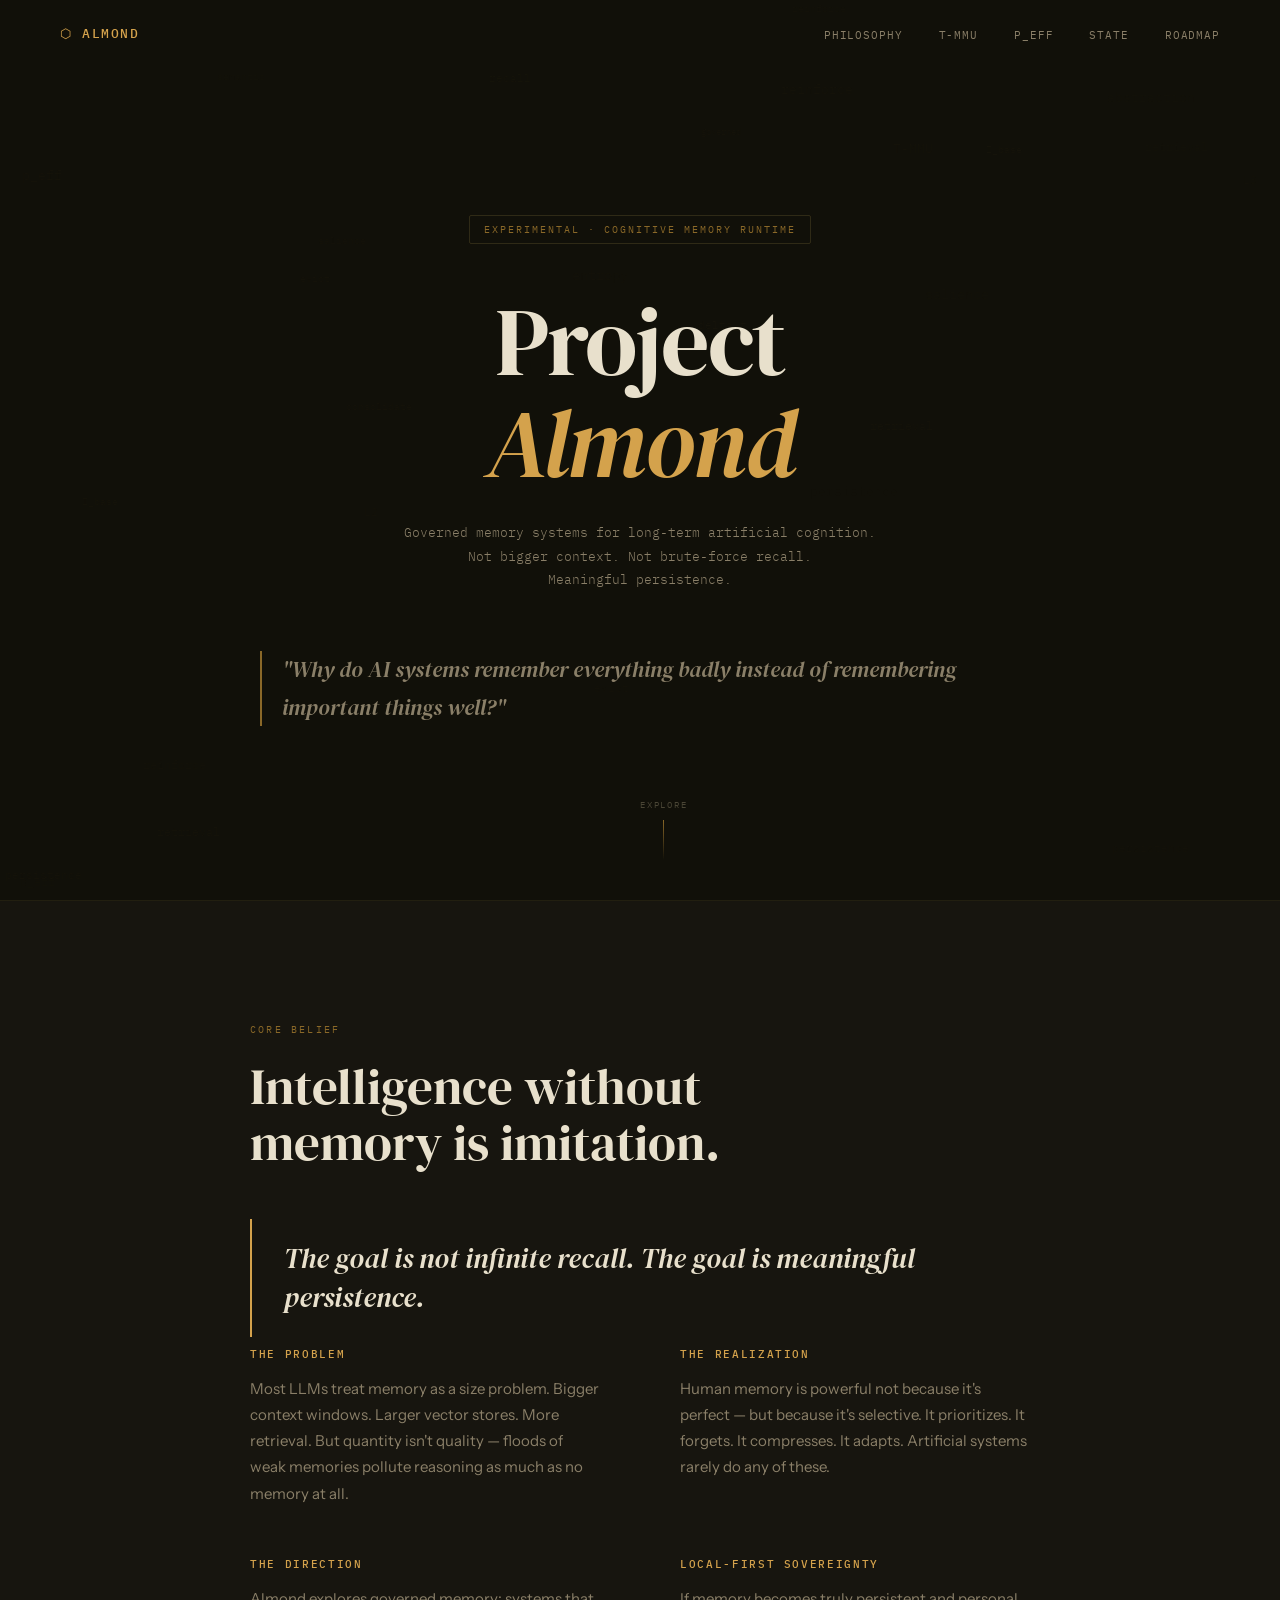
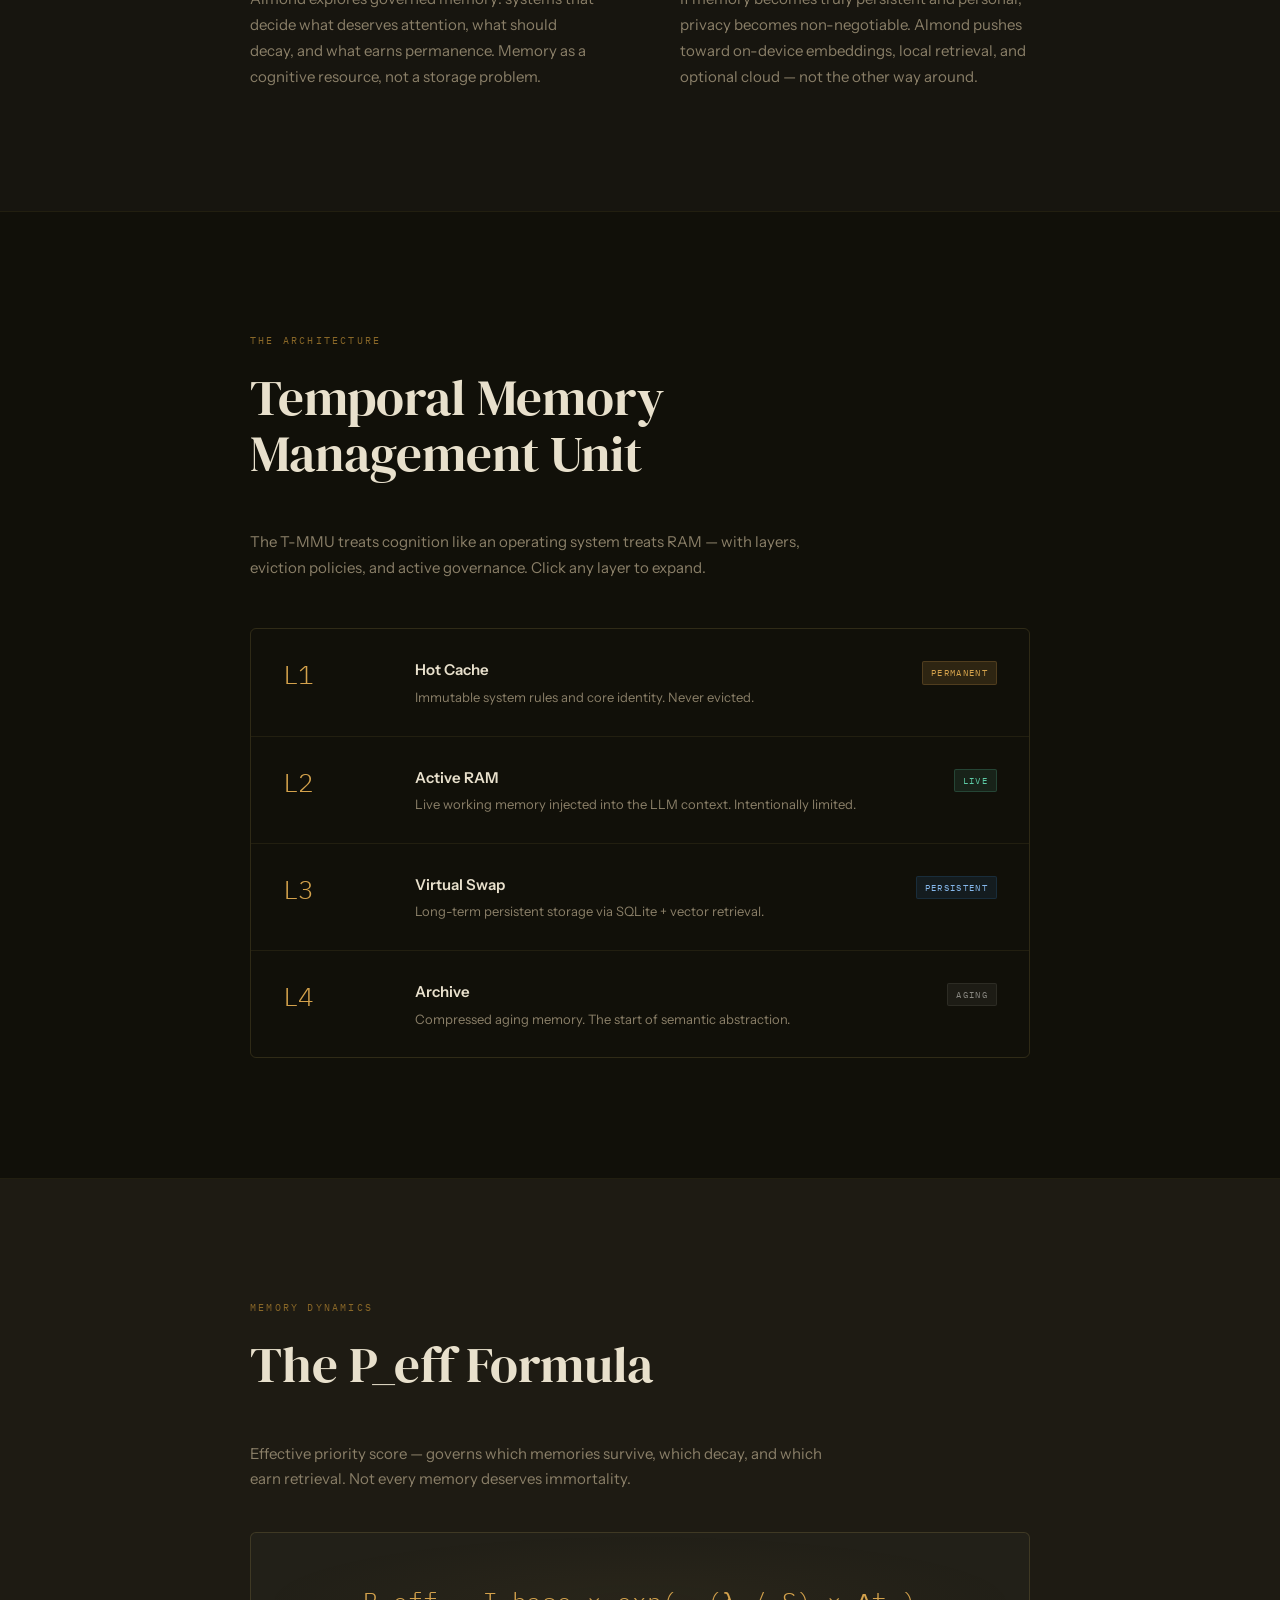
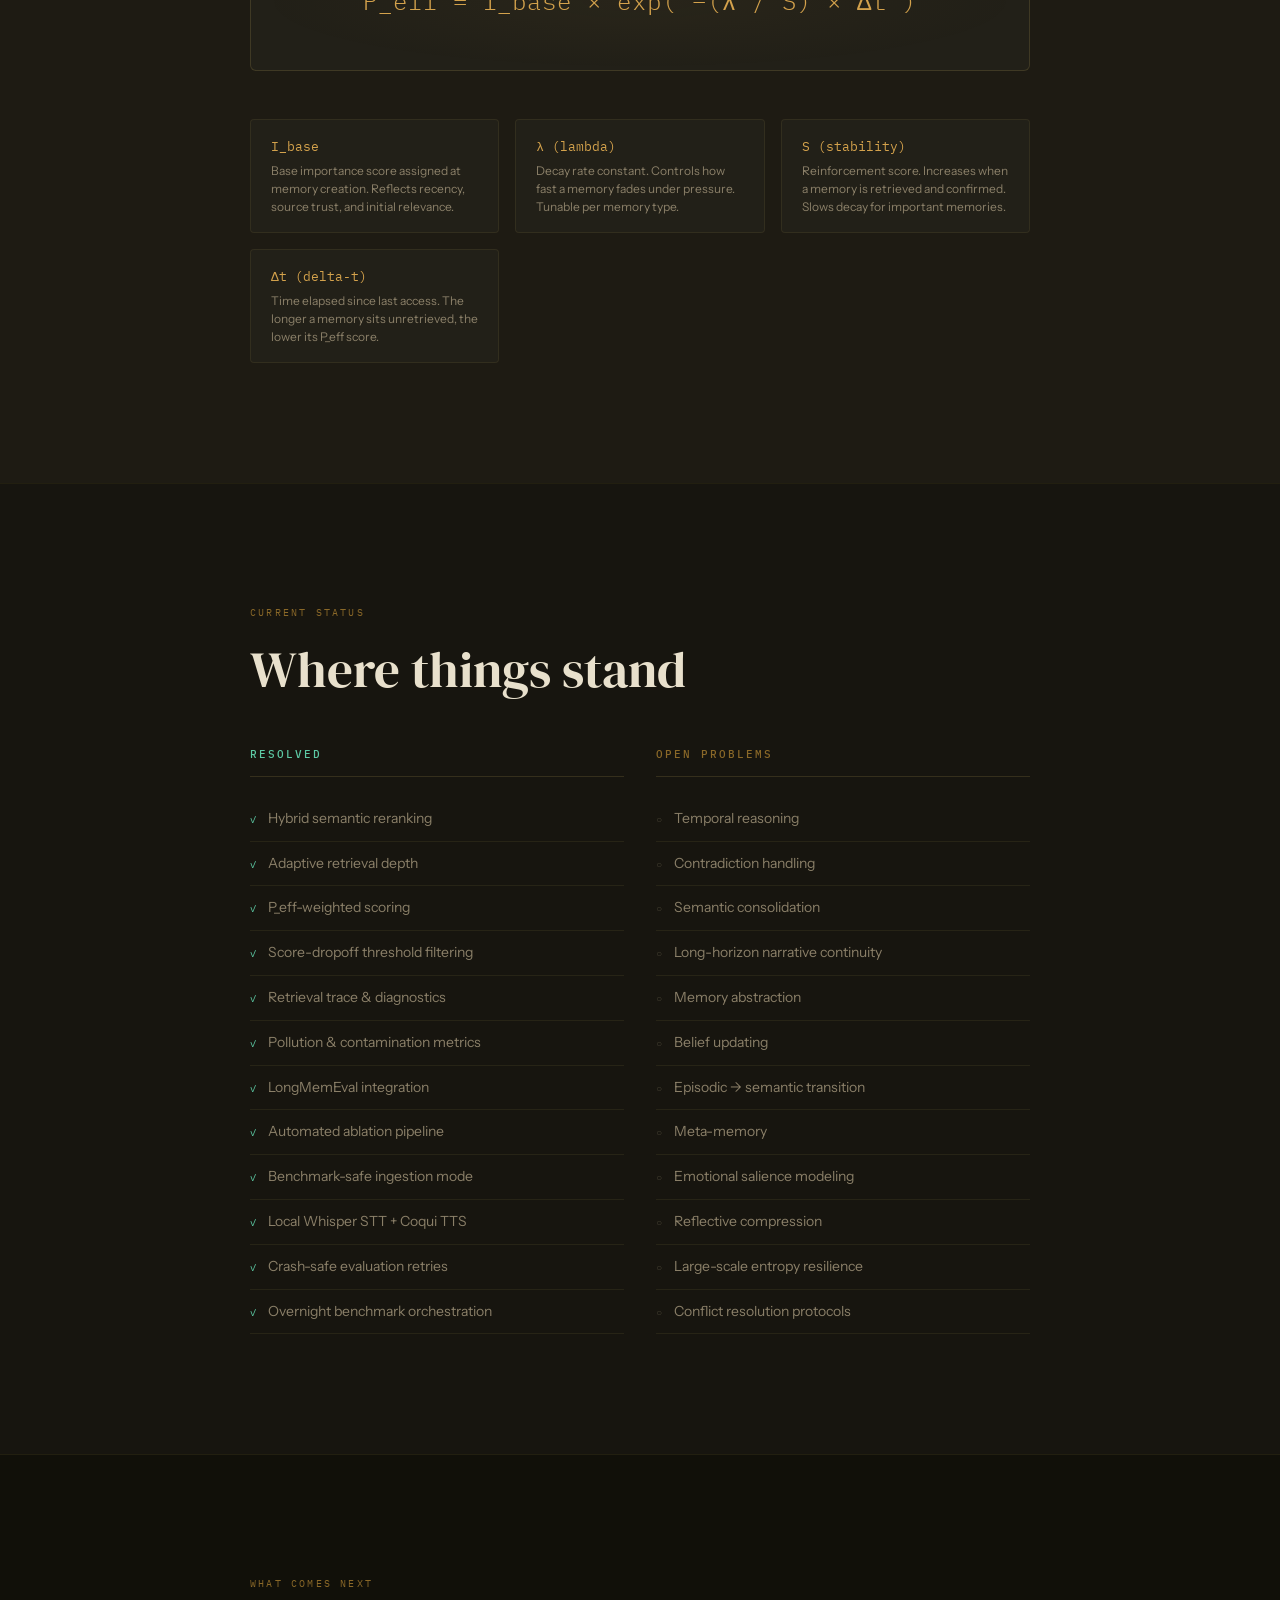
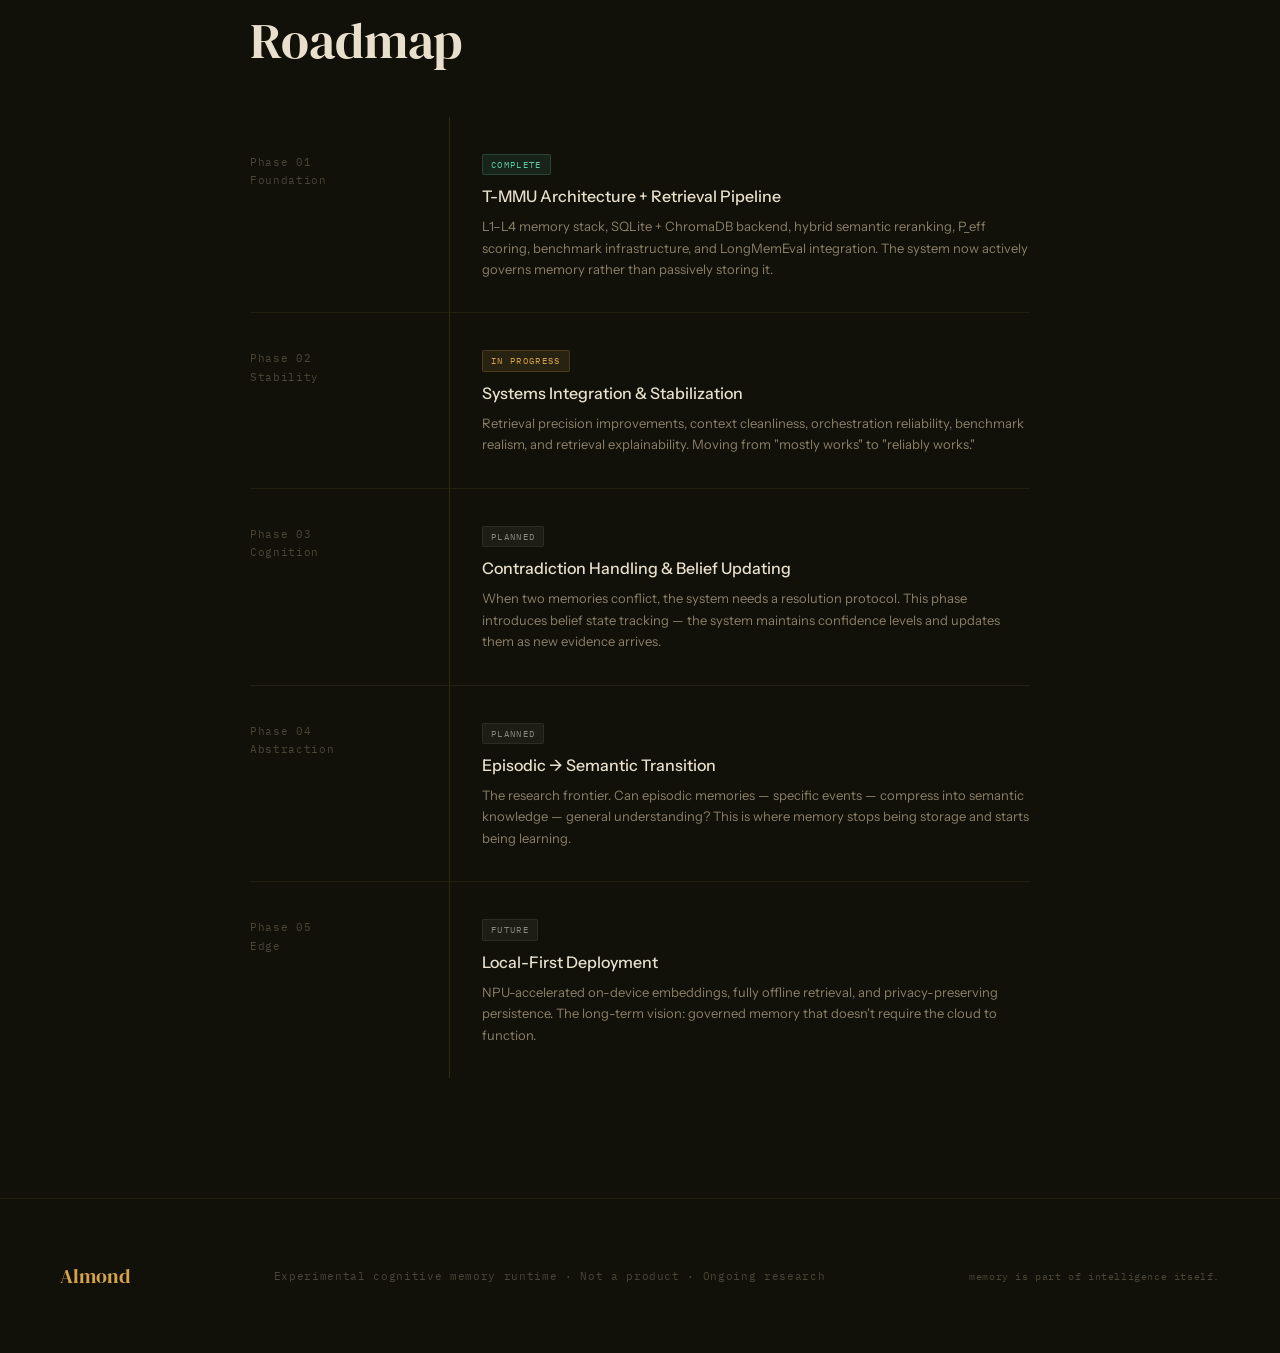
==== commit 365d1928: "Fixed merge conflict" ====
--- a/index.html
+++ b/index.html
@@ -493,165 +493,6 @@
     letter-spacing: 0.06em;
   }
 
-  /* Hero SVG */
-  #hero-svg-wrap {
-    position: absolute;
-    inset: 0;
-    display: flex;
-    align-items: center;
-    justify-content: center;
-    pointer-events: none;
-    opacity: 0;
-    animation: fadeUp 1.4s 0.8s forwards;
-  }
-  #hero-svg-wrap svg { width: 100%; max-width: 700px; height: auto; }
-
-  /* Metrics */
-  #metrics { background: var(--bg3); }
-  .metrics-row {
-    display: grid;
-    grid-template-columns: repeat(3, 1fr);
-    gap: 20px;
-    margin-bottom: 16px;
-  }
-  .metric-card {
-    background: var(--surface);
-    border: 1px solid var(--border2);
-    border-radius: 4px;
-    padding: 28px 24px;
-    position: relative;
-    overflow: hidden;
-  }
-  .metric-card::before {
-    content: '';
-    position: absolute;
-    top: 0; left: 0; right: 0;
-    height: 2px;
-    background: var(--amber-dim);
-  }
-  .metric-label {
-    font-family: var(--mono);
-    font-size: 9px;
-    font-weight: 400;
-    color: var(--text-dim);
-    letter-spacing: 0.2em;
-    text-transform: uppercase;
-    margin-bottom: 16px;
-  }
-  .metric-value {
-    font-family: var(--mono);
-    font-size: 36px;
-    font-weight: 300;
-    color: var(--amber);
-    line-height: 1;
-    margin-bottom: 8px;
-    letter-spacing: -0.02em;
-  }
-  .metric-note {
-    font-size: 12px;
-    color: var(--text-muted);
-    line-height: 1.5;
-  }
-  .metric-note em { color: var(--text-dim); font-style: normal; }
-
-  /* Timeline */
-  #journey { background: var(--bg2); }
-  .timeline {
-    position: relative;
-    padding-left: 32px;
-  }
-  .timeline::before {
-    content: '';
-    position: absolute;
-    left: 0;
-    top: 8px;
-    bottom: 0;
-    width: 1px;
-    background: var(--border2);
-  }
-  .tl-item {
-    position: relative;
-    padding: 0 0 48px 40px;
-  }
-  .tl-item:last-child { padding-bottom: 0; }
-  .tl-item::before {
-    content: '';
-    position: absolute;
-    left: -5px;
-    top: 8px;
-    width: 9px;
-    height: 9px;
-    border-radius: 50%;
-    border: 1px solid var(--amber-dim);
-    background: var(--bg);
-  }
-  .tl-item.current::before {
-    background: var(--amber);
-    border-color: var(--amber);
-    box-shadow: 0 0 10px rgba(212,162,76,0.35);
-  }
-  .tl-date {
-    font-family: var(--mono);
-    font-size: 10px;
-    color: var(--amber-dim);
-    letter-spacing: 0.15em;
-    text-transform: uppercase;
-    margin-bottom: 8px;
-  }
-  .tl-title {
-    font-family: var(--sans);
-    font-size: 16px;
-    font-weight: 500;
-    color: var(--text);
-    margin-bottom: 6px;
-  }
-  .tl-body {
-    font-size: 13px;
-    color: var(--text-muted);
-    line-height: 1.65;
-    max-width: 560px;
-  }
-
-  /* Open Questions */
-  #questions { background: var(--bg); }
-  .questions-grid {
-    display: grid;
-    grid-template-columns: 1fr 1fr;
-    gap: 16px;
-  }
-  .question-card {
-    border: 1px solid var(--border);
-    border-radius: 4px;
-    padding: 24px 28px;
-    background: var(--surface);
-    transition: border-color 0.2s, background 0.2s;
-    cursor: default;
-  }
-  .question-card:hover {
-    border-color: var(--border2);
-    background: var(--surface2);
-  }
-  .question-n {
-    font-family: var(--mono);
-    font-size: 10px;
-    color: var(--text-dim);
-    letter-spacing: 0.1em;
-    margin-bottom: 12px;
-  }
-  .question-text {
-    font-family: var(--serif);
-    font-size: clamp(16px, 1.8vw, 20px);
-    font-style: italic;
-    color: var(--text);
-    line-height: 1.4;
-    margin-bottom: 12px;
-  }
-  .question-sub {
-    font-size: 12px;
-    color: var(--text-muted);
-    line-height: 1.6;
-  }
-
   /* Scroll reveal */
   .reveal {
     opacity: 0;
@@ -684,8 +525,6 @@
     .roadmap-item::before { display: none; }
     footer { flex-direction: column; gap: 16px; text-align: center; padding: 40px 24px; }
     .arch-layer { grid-template-columns: 60px 1fr auto; gap: 16px; padding: 20px; }
-    .metrics-row { grid-template-columns: 1fr; }
-    .questions-grid { grid-template-columns: 1fr; }
   }
 </style>
 </head>
@@ -698,14 +537,13 @@
   <ul class="nav-links">
     <li><a href="#philosophy">Philosophy</a></li>
     <li><a href="#architecture">T-MMU</a></li>
-    <li><a href="#journey">Journey</a></li>
-    <li><a href="#questions">Questions</a></li>
+    <li><a href="#formula">P_eff</a></li>
+    <li><a href="#state">State</a></li>
     <li><a href="#roadmap">Roadmap</a></li>
   </ul>
 </nav>
 
 <section id="hero">
-  <canvas id="hero-canvas" style="position:absolute;inset:0;width:100%;height:100%;pointer-events:none;opacity:0;animation:fadeUp 1.8s 1s forwards;"></canvas>
   <div class="hero-inner">
     <div class="hero-tag">Experimental · Cognitive Memory Runtime</div>
     <h1 class="hero-title">Project<br><em>Almond</em></h1>
@@ -880,117 +718,6 @@
 
 <div class="section-divider"></div>
 
-<section id="metrics">
-  <div class="section-wrap">
-    <div class="section-label reveal">System Pulse</div>
-    <h2 class="section-title reveal">Live Metrics</h2>
-    <p class="reveal" style="font-size:15px; color:var(--text-muted); margin-bottom:40px; max-width:560px;">Current system benchmarks. Numbers update as experiments run — placeholder values shown while pipeline stabilizes.</p>
-    <div class="metrics-row reveal">
-      <div class="metric-card">
-        <div class="metric-label">Retrieval Precision</div>
-        <div class="metric-value" id="m-precision">—</div>
-        <div class="metric-note">LongMemEval hybrid reranking.<br><em>Actively improving</em></div>
-      </div>
-      <div class="metric-card">
-        <div class="metric-label">Context Pollution Score</div>
-        <div class="metric-value" id="m-pollution">—</div>
-        <div class="metric-note">Irrelevant memories injected into L2.<br><em>Lower is better</em></div>
-      </div>
-      <div class="metric-card">
-        <div class="metric-label">Memory Layers Active</div>
-        <div class="metric-value">4</div>
-        <div class="metric-note">L1 through L4 operational.<br><em>L4 abstraction in research</em></div>
-      </div>
-    </div>
-  </div>
-</section>
-
-<div class="section-divider"></div>
-
-<section id="journey">
-  <div class="section-wrap">
-    <div class="section-label reveal">Development Log</div>
-    <h2 class="section-title reveal">Journey so far</h2>
-    <p class="reveal" style="font-size:15px; color:var(--text-muted); margin-bottom:56px; max-width:560px;">Almond began as a single question. Each entry below marks a meaningful shift in thinking — not just in code, but in what memory means for artificial systems.</p>
-    <div class="timeline reveal">
-      <div class="tl-item">
-        <div class="tl-date">Early 2026 · The Question</div>
-        <div class="tl-title">The beginning</div>
-        <div class="tl-body">Not a roadmap, not a pitch. A single observation: AI systems remember everything badly instead of remembering important things well. That question quietly became a research project.</div>
-      </div>
-      <div class="tl-item">
-        <div class="tl-date">Phase 01 · Architecture</div>
-        <div class="tl-title">T-MMU prototype established</div>
-        <div class="tl-body">The four-layer memory stack (L1 through L4) takes shape. Memory stops being a flat list and becomes a governed hierarchy — permanent, active, persistent, and archival layers with distinct eviction rules.</div>
-      </div>
-      <div class="tl-item">
-        <div class="tl-date">Phase 01 · Scoring</div>
-        <div class="tl-title">P_eff formula developed</div>
-        <div class="tl-body">Static memory ranking replaced with dynamic decay. The P_eff formula introduces time, reinforcement, and pressure as first-class memory signals. Not every memory deserves immortality becomes foundational philosophy.</div>
-      </div>
-      <div class="tl-item">
-        <div class="tl-date">Phase 01 · Retrieval</div>
-        <div class="tl-title">Hybrid retrieval implemented</div>
-        <div class="tl-body">Semantic flooding — where irrelevant but similar memories flood active context — proved a critical failure mode. Hybrid reranking with P_eff weighting, adaptive depth, and threshold gating dramatically improved context cleanliness.</div>
-      </div>
-      <div class="tl-item">
-        <div class="tl-date">Phase 01 · Evaluation</div>
-        <div class="tl-title">Unified evaluation runtime</div>
-        <div class="tl-body">LongMemEval integration, automated ablation pipelines, and overnight benchmark orchestration built. The project crossed from "collection of AI scripts" into recognizable research infrastructure.</div>
-      </div>
-      <div class="tl-item current">
-        <div class="tl-date">Phase 02 · Now</div>
-        <div class="tl-title">Systems integration & stabilization</div>
-        <div class="tl-body">Retrieval precision continues improving. Context cleanliness, orchestration reliability, and benchmark realism all under active work. The hardest problems — contradiction handling, temporal reasoning, semantic consolidation — are ahead.</div>
-      </div>
-    </div>
-  </div>
-</section>
-
-<div class="section-divider"></div>
-
-<section id="questions">
-  <div class="section-wrap">
-    <div class="section-label reveal">Research Frontier</div>
-    <h2 class="section-title reveal">Open Questions</h2>
-    <p class="reveal" style="font-size:15px; color:var(--text-muted); margin-bottom:48px; max-width:560px;">These are not engineering problems waiting for a clever library. They are foundational questions about how artificial cognition should work over time.</p>
-    <div class="questions-grid reveal">
-      <div class="question-card">
-        <div class="question-n">Q.01</div>
-        <div class="question-text">How should artificial forgetting behave?</div>
-        <div class="question-sub">Not all forgetting is failure. What decay curves produce useful selective attention rather than random loss?</div>
-      </div>
-      <div class="question-card">
-        <div class="question-n">Q.02</div>
-        <div class="question-text">What makes a memory worth keeping?</div>
-        <div class="question-sub">Importance is dynamic. A memory irrelevant today may be critical tomorrow. How should salience be tracked over time?</div>
-      </div>
-      <div class="question-card">
-        <div class="question-n">Q.03</div>
-        <div class="question-text">Can episodic memories become semantic knowledge?</div>
-        <div class="question-sub">Humans abstract experience into understanding. Can artificial systems compress specific events into generalized insight without losing what mattered?</div>
-      </div>
-      <div class="question-card">
-        <div class="question-n">Q.04</div>
-        <div class="question-text">How should conflicting memories resolve?</div>
-        <div class="question-sub">When two stored beliefs contradict each other, which wins? What should a governed memory system do with conflict rather than ignoring it?</div>
-      </div>
-      <div class="question-card">
-        <div class="question-n">Q.05</div>
-        <div class="question-text">What creates continuity of identity over time?</div>
-        <div class="question-sub">If memory constantly decays and updates, what makes the system consistent? What is the artificial equivalent of a stable self?</div>
-      </div>
-      <div class="question-card">
-        <div class="question-n">Q.06</div>
-        <div class="question-text">How should long-term cognition scale under entropy?</div>
-        <div class="question-sub">As memory accumulates, noise grows. What architectural properties allow a system to remain coherent under long-term cognitive pressure?</div>
-      </div>
-    </div>
-  </div>
-</section>
-
-<div class="section-divider"></div>
-
 <section id="roadmap">
   <div class="section-wrap">
     <div class="section-label reveal">What comes next</div>
@@ -1053,108 +780,7 @@
 </footer>
 
 <script>
-// Hero neural graph canvas
-(function() {
-  const canvas = document.getElementById('hero-canvas');
-  if (!canvas) return;
-  const ctx = canvas.getContext('2d');
-  let W, H, nodes = [], edges = [], t = 0;
-
-  const NODE_COUNT = 18;
-  const AMBER = 'rgba(212,162,76,';
-
-  function resize() {
-    W = canvas.width = canvas.offsetWidth;
-    H = canvas.height = canvas.offsetHeight;
-  }
-
-  function initNodes() {
-    nodes = [];
-    for (let i = 0; i < NODE_COUNT; i++) {
-      nodes.push({
-        x: 0.1 * W + Math.random() * 0.8 * W,
-        y: 0.15 * H + Math.random() * 0.7 * H,
-        r: 1.5 + Math.random() * 2,
-        phase: Math.random() * Math.PI * 2,
-        speed: 0.003 + Math.random() * 0.004,
-        ox: 0, oy: 0,
-      });
-    }
-    edges = [];
-    for (let i = 0; i < nodes.length; i++) {
-      for (let j = i + 1; j < nodes.length; j++) {
-        const dx = nodes[i].x - nodes[j].x;
-        const dy = nodes[i].y - nodes[j].y;
-        const d = Math.sqrt(dx*dx + dy*dy);
-        if (d < W * 0.28) edges.push([i, j, d]);
-      }
-    }
-  }
-
-  function draw() {
-    t++;
-    ctx.clearRect(0, 0, W, H);
-
-    // edges
-    edges.forEach(([i, j, d]) => {
-      const ni = nodes[i], nj = nodes[j];
-      const pulse = 0.5 + 0.5 * Math.sin(t * 0.012 + ni.phase);
-      const alpha = (1 - d / (W * 0.28)) * 0.09 * pulse;
-      ctx.beginPath();
-      ctx.moveTo(ni.x + ni.ox, ni.y + ni.oy);
-      ctx.lineTo(nj.x + nj.ox, nj.y + nj.oy);
-      ctx.strokeStyle = AMBER + alpha + ')';
-      ctx.lineWidth = 0.6;
-      ctx.stroke();
-    });
-
-    // nodes
-    nodes.forEach(n => {
-      n.ox = Math.sin(t * n.speed + n.phase) * 8;
-      n.oy = Math.cos(t * n.speed * 0.7 + n.phase) * 6;
-      const pulse = 0.5 + 0.5 * Math.sin(t * n.speed * 2 + n.phase);
-      ctx.beginPath();
-      ctx.arc(n.x + n.ox, n.y + n.oy, n.r + pulse * 0.8, 0, Math.PI * 2);
-      ctx.fillStyle = AMBER + (0.15 + pulse * 0.12) + ')';
-      ctx.fill();
-    });
-
-    requestAnimationFrame(draw);
-  }
-
-  window.addEventListener('resize', () => { resize(); initNodes(); });
-  resize();
-  initNodes();
-  draw();
-})();
-
-// Metrics counter animation
-function animateCount(el, target, suffix, decimals) {
-  let start = null;
-  const duration = 1800;
-  function step(ts) {
-    if (!start) start = ts;
-    const p = Math.min((ts - start) / duration, 1);
-    const ease = 1 - Math.pow(1 - p, 3);
-    el.textContent = (target * ease).toFixed(decimals) + suffix;
-    if (p < 1) requestAnimationFrame(step);
-  }
-  requestAnimationFrame(step);
-}
-
-const metricObserver = new IntersectionObserver((entries) => {
-  entries.forEach(e => {
-    if (e.isIntersecting) {
-      animateCount(document.getElementById('m-precision'), 71.4, '%', 1);
-      animateCount(document.getElementById('m-pollution'), 8.3, '%', 1);
-      metricObserver.disconnect();
-    }
-  });
-}, { threshold: 0.3 });
-const mSection = document.getElementById('metrics');
-if (mSection) metricObserver.observe(mSection);
-
-
+// Floating memory fragments canvas
 (function() {
   const canvas = document.getElementById('bg-canvas');
   const ctx = canvas.getContext('2d');
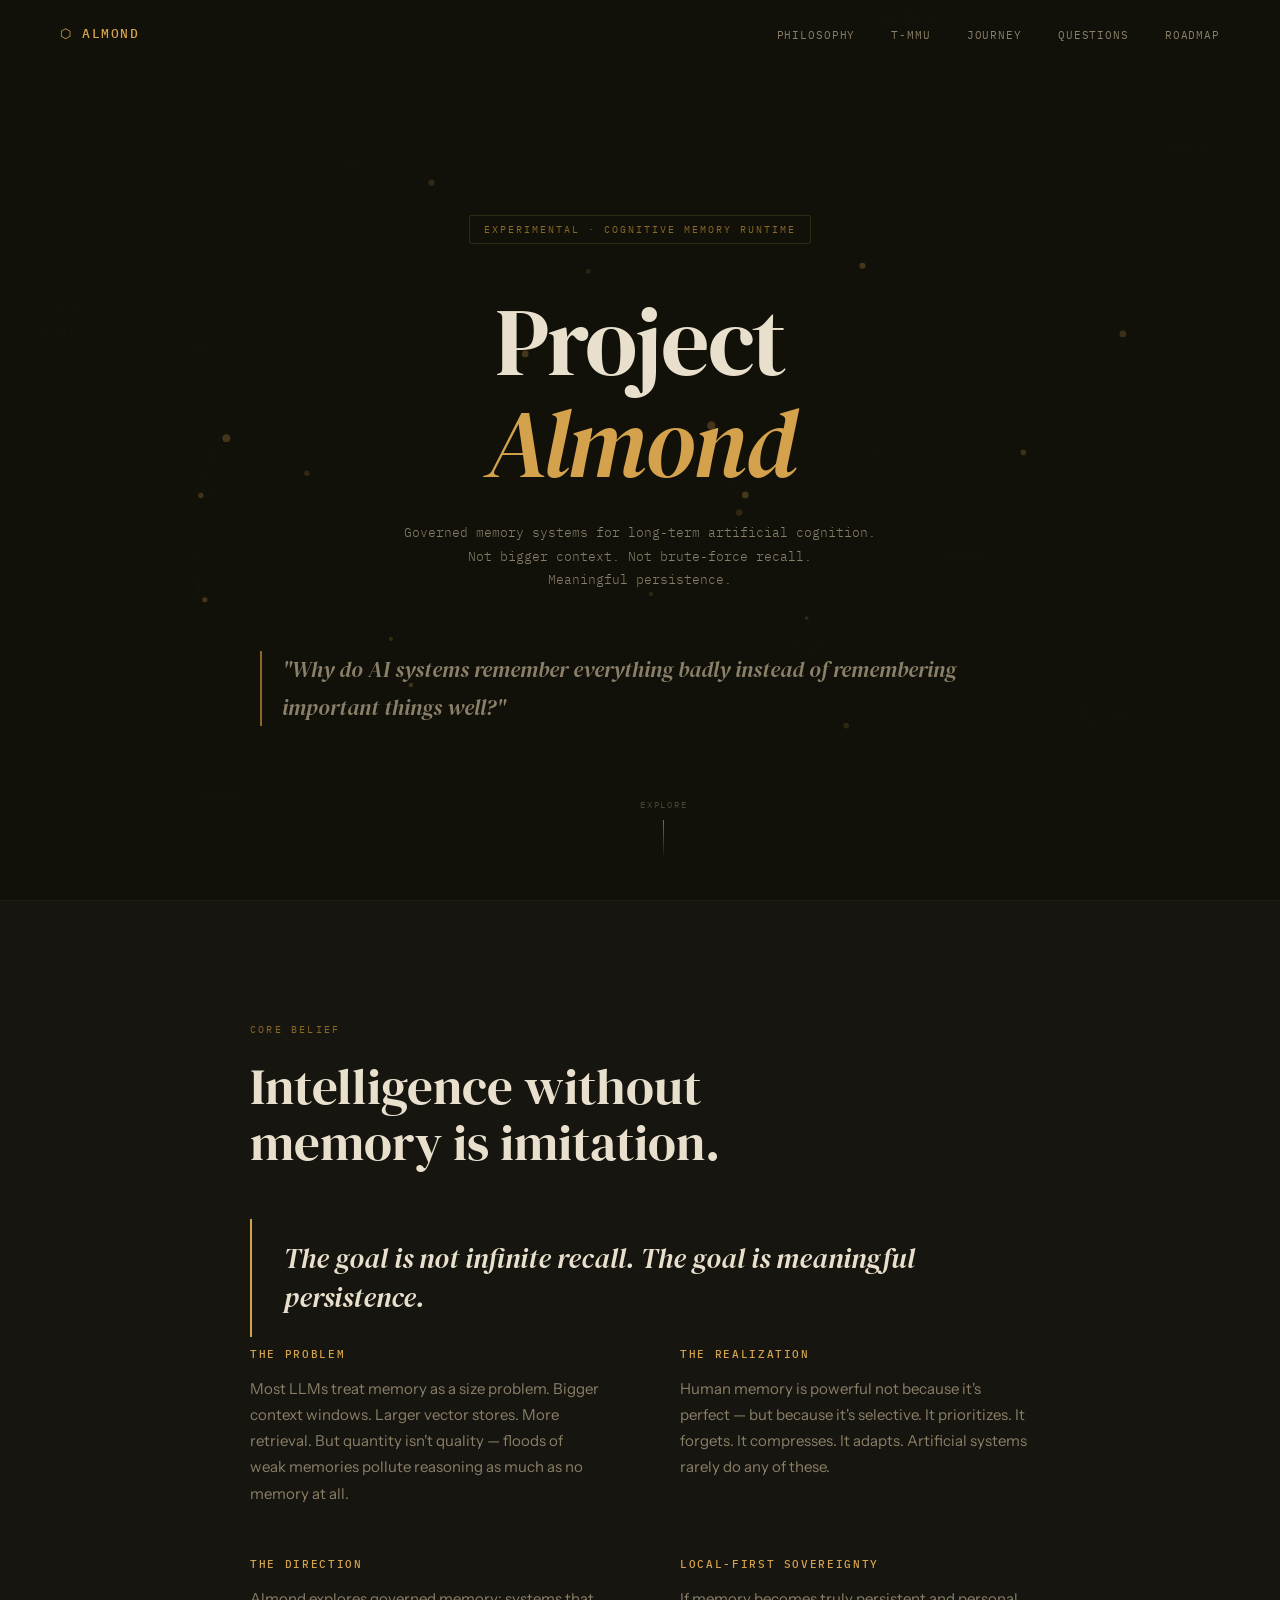
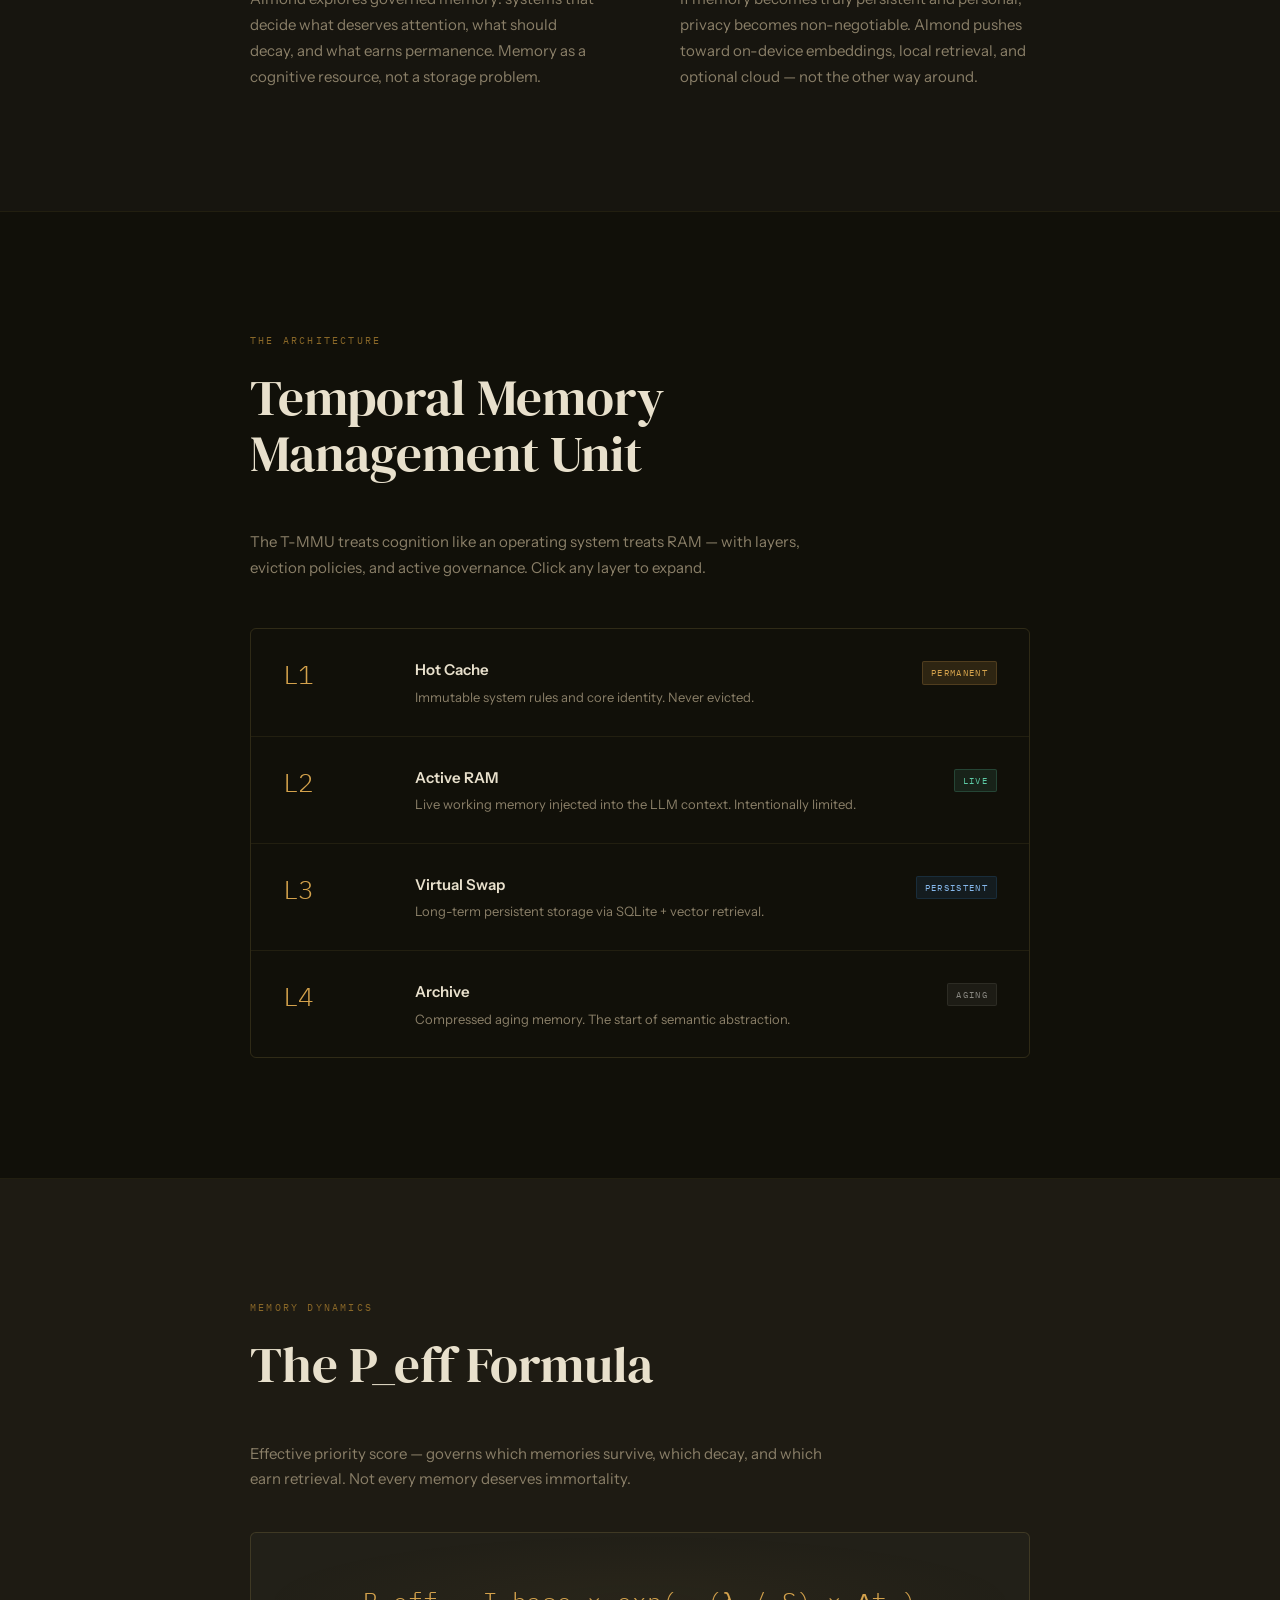
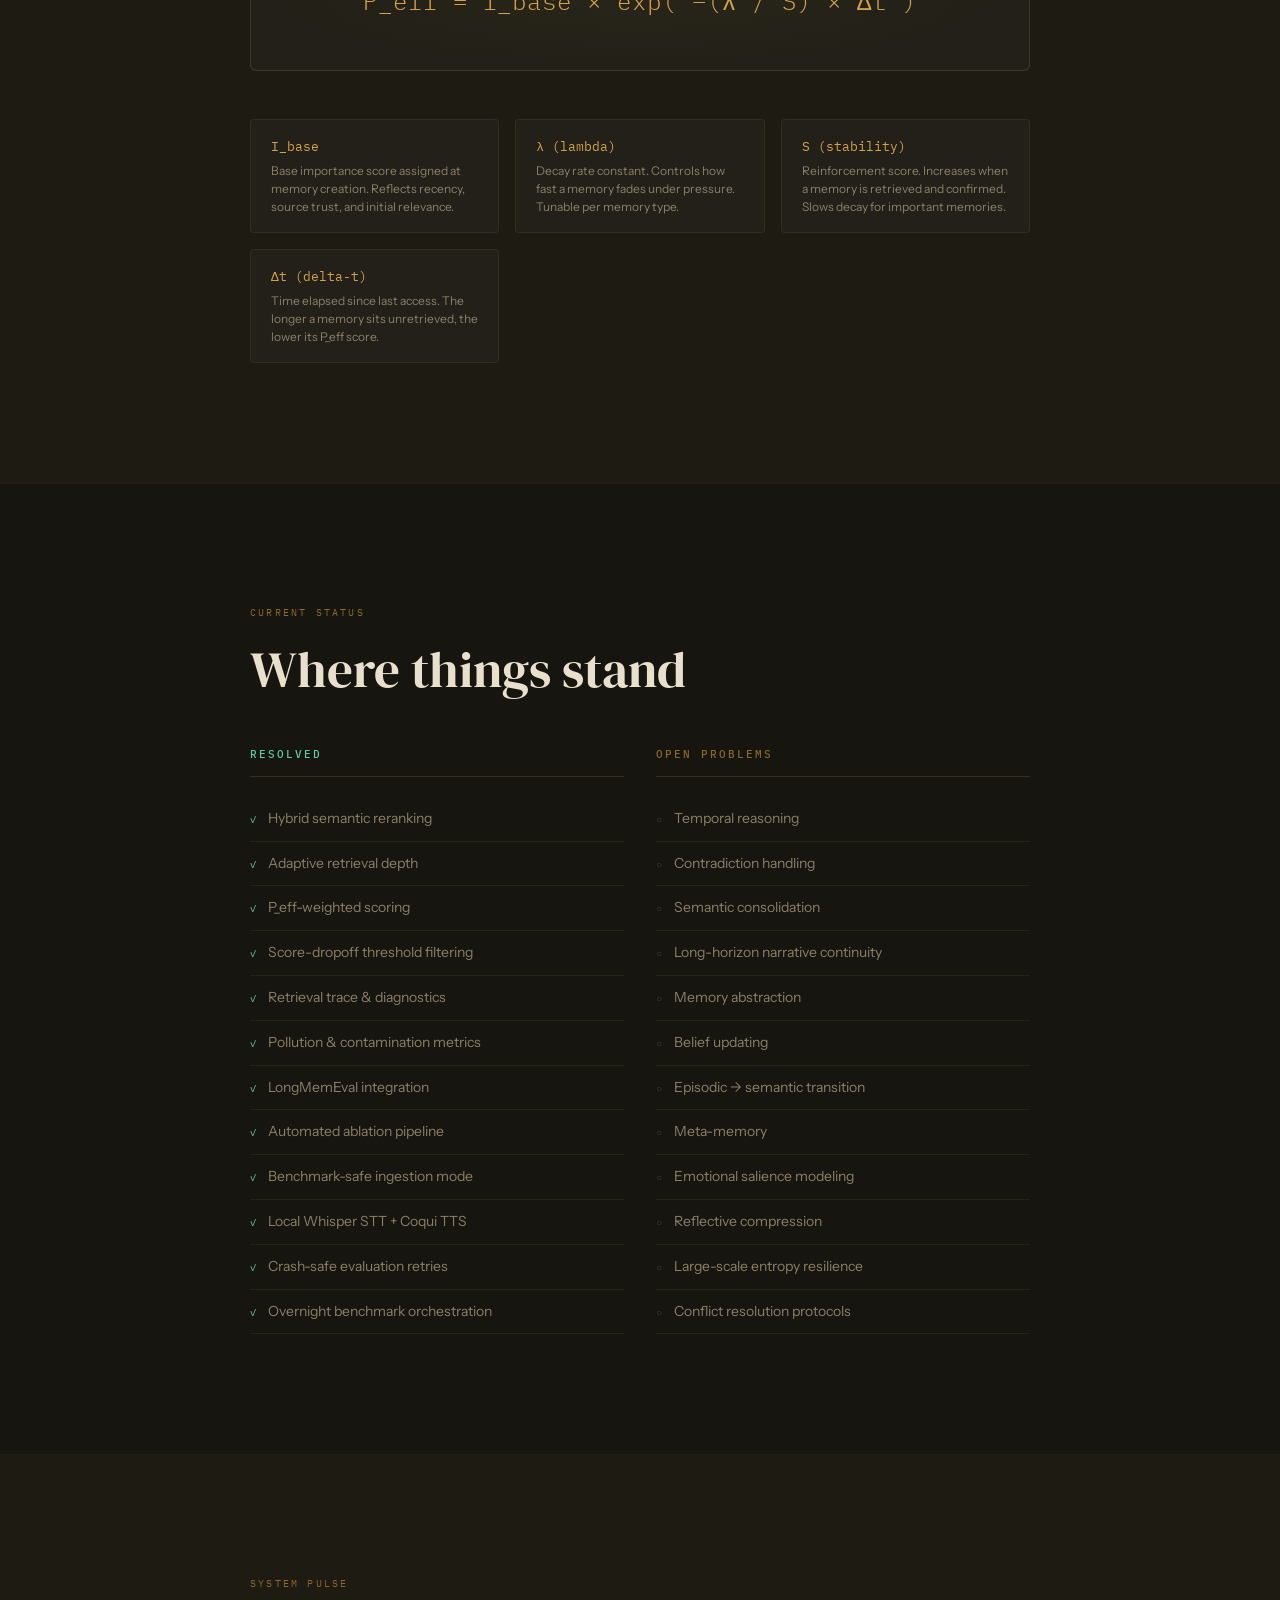
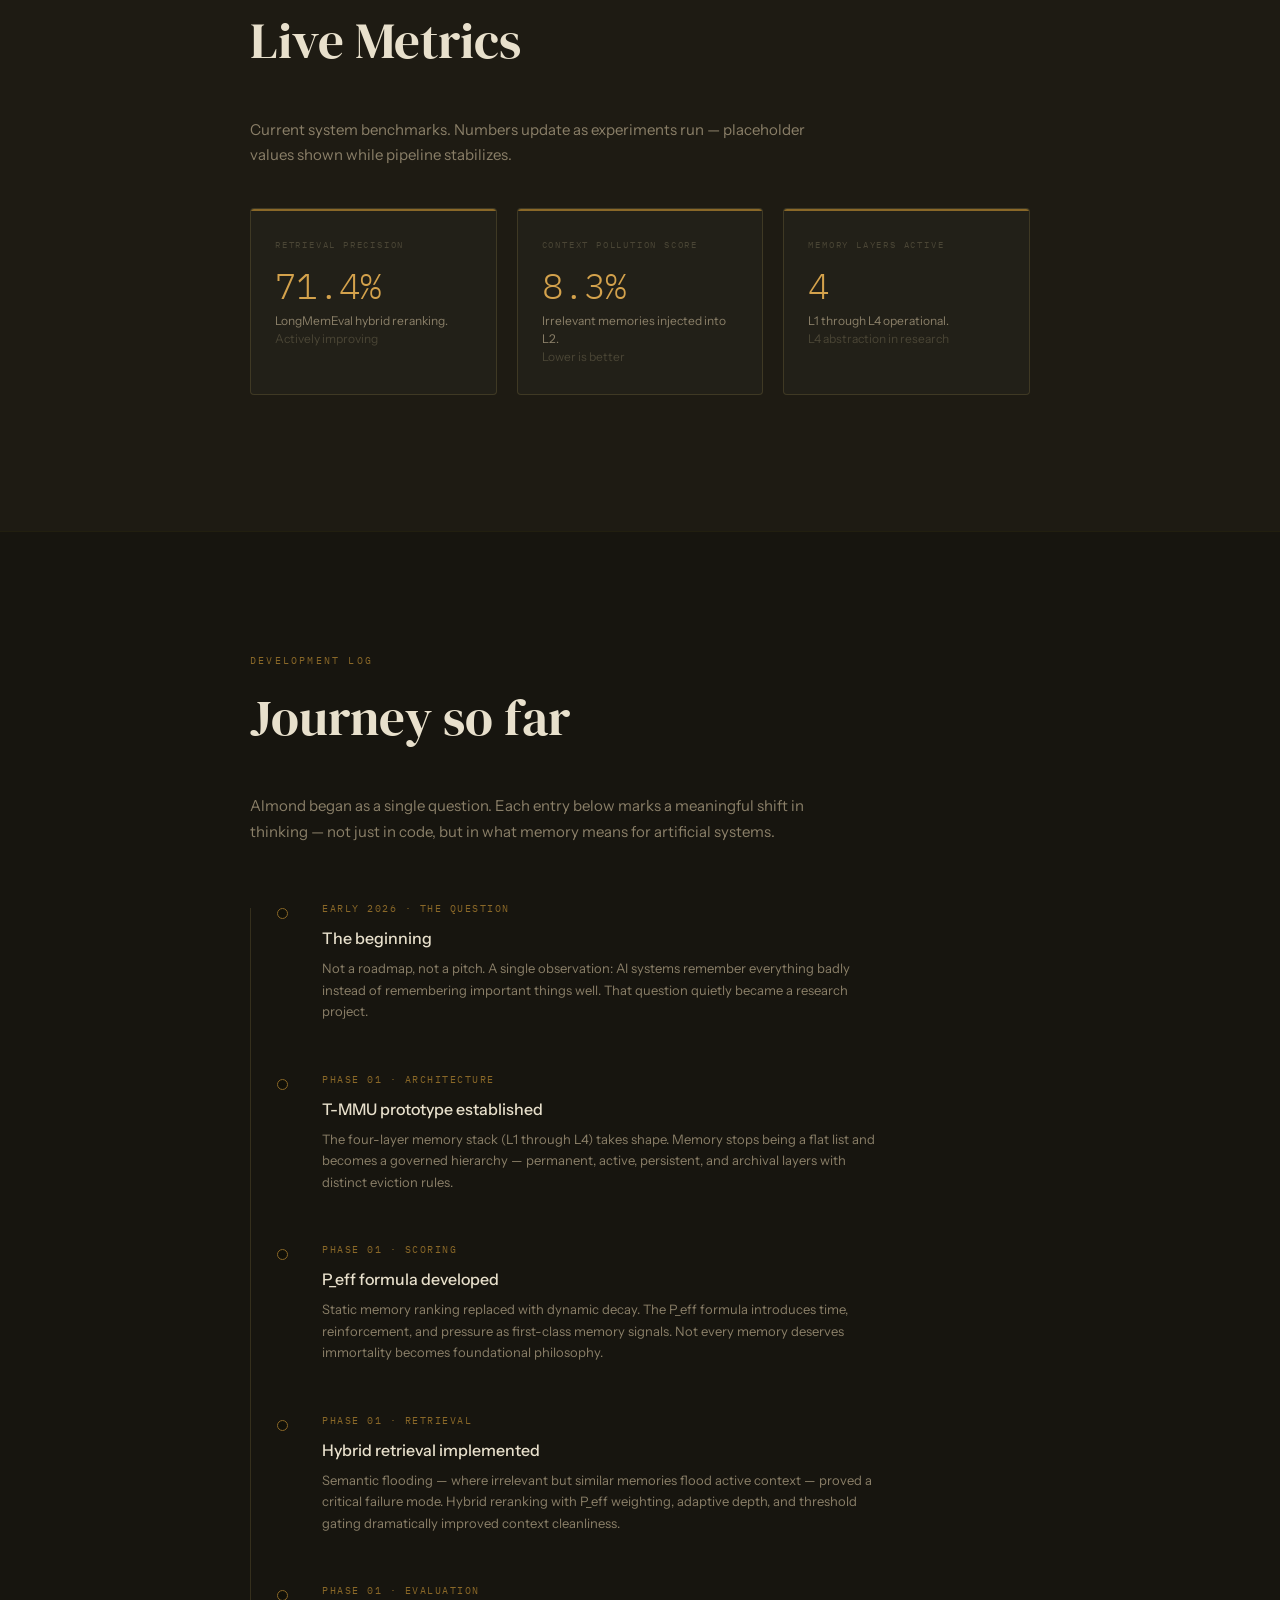
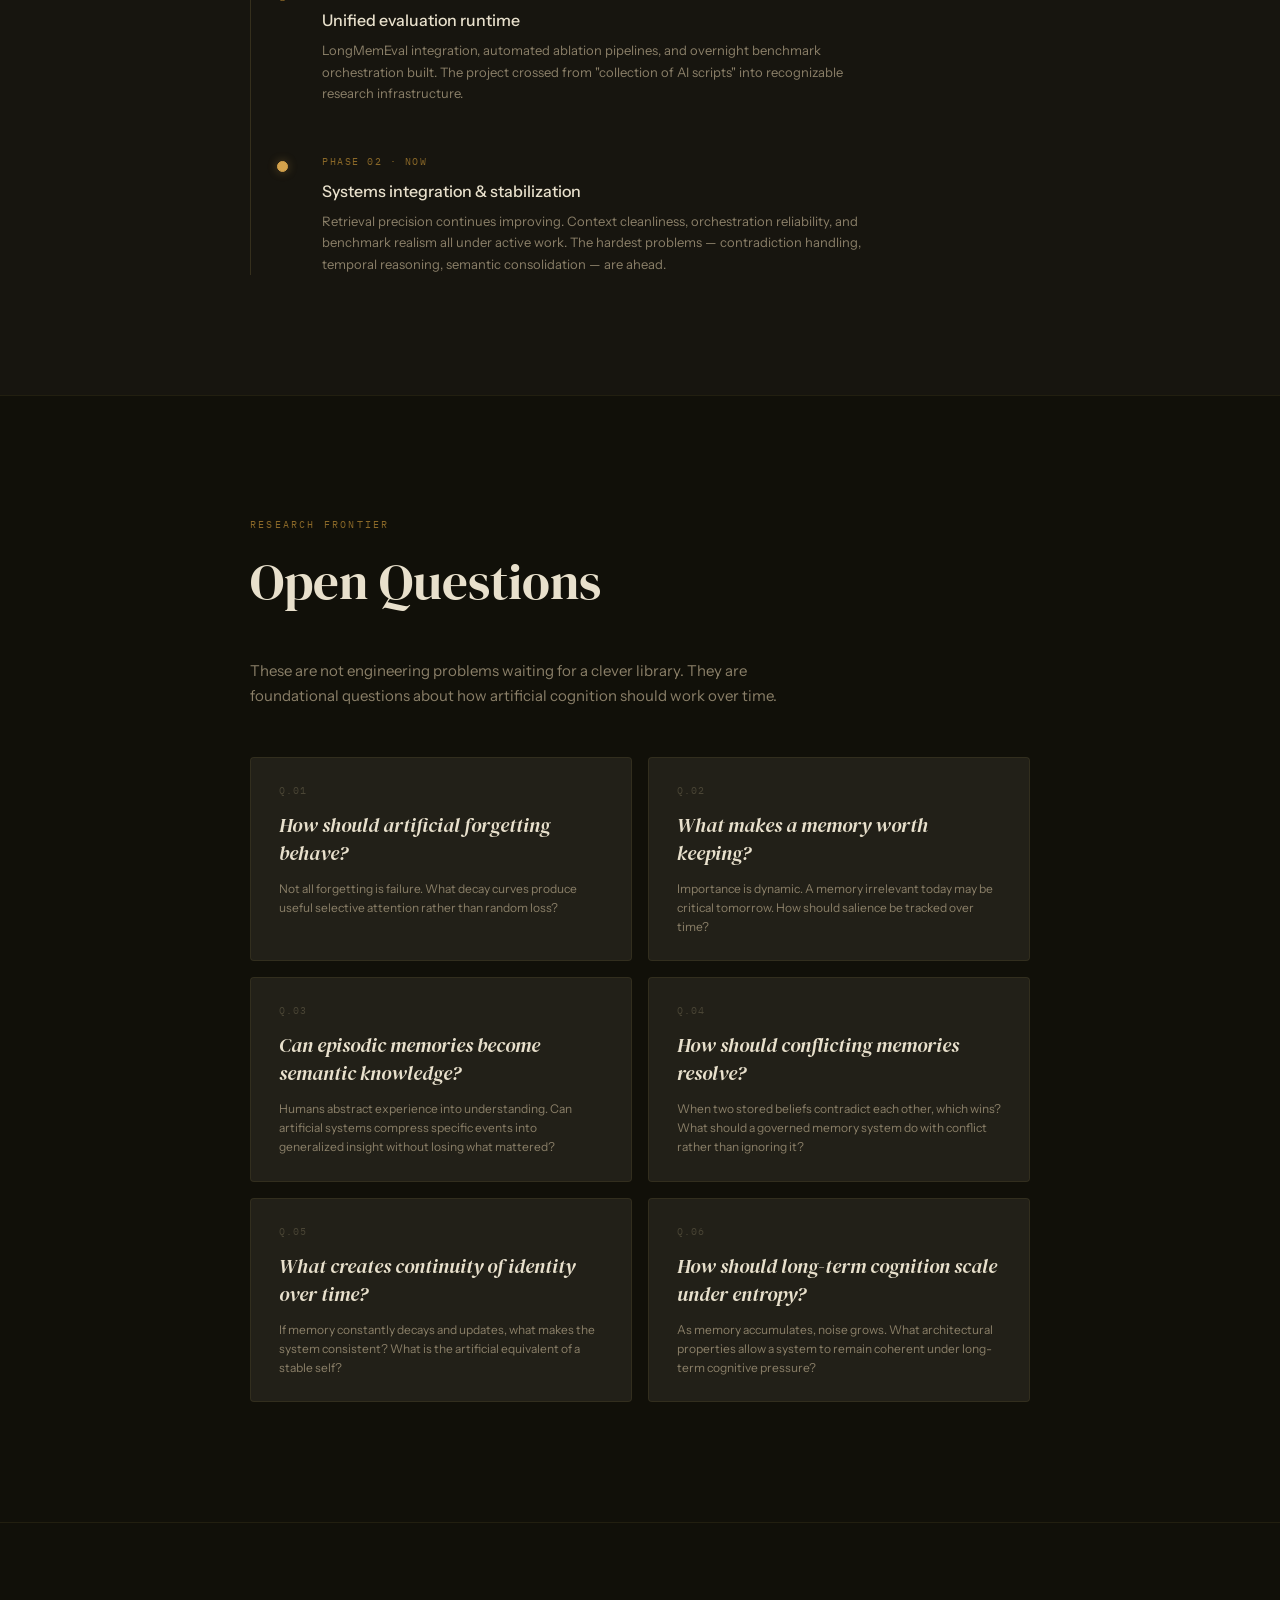
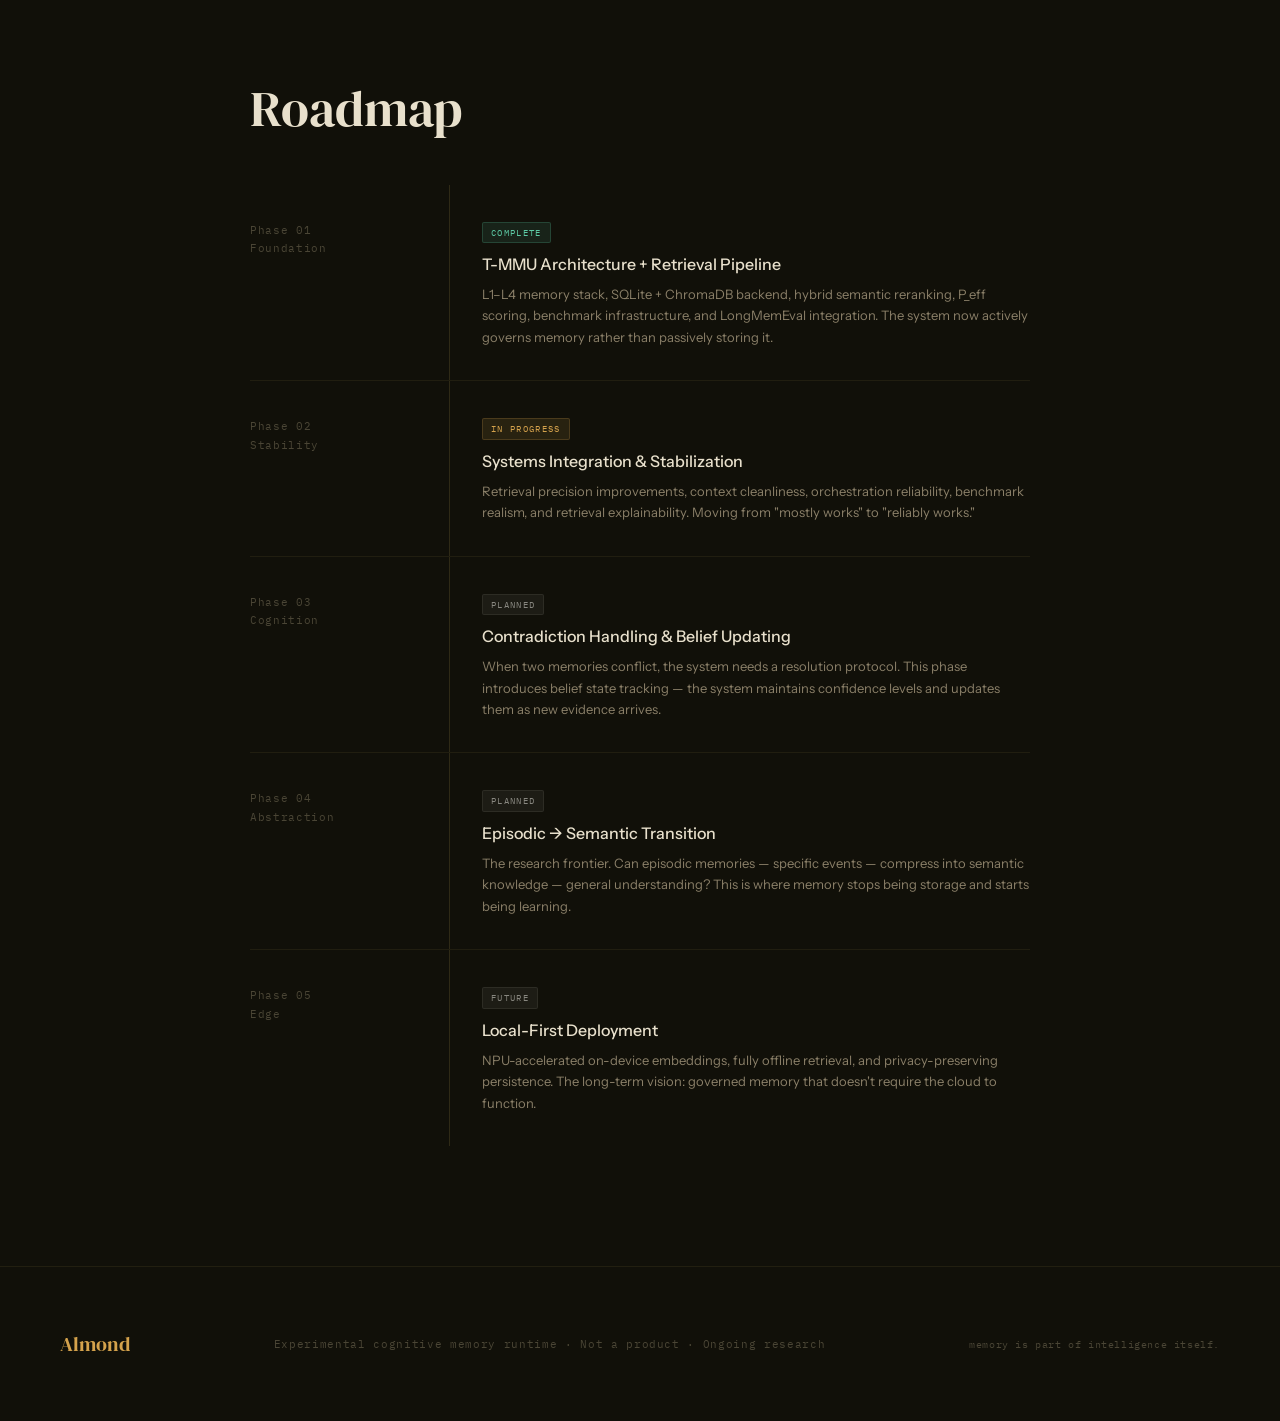
==== commit a1265800: "added timeline and openended questions" ====
--- a/index.html
+++ b/index.html
@@ -493,6 +493,165 @@
     letter-spacing: 0.06em;
   }
 
+  /* Hero SVG */
+  #hero-svg-wrap {
+    position: absolute;
+    inset: 0;
+    display: flex;
+    align-items: center;
+    justify-content: center;
+    pointer-events: none;
+    opacity: 0;
+    animation: fadeUp 1.4s 0.8s forwards;
+  }
+  #hero-svg-wrap svg { width: 100%; max-width: 700px; height: auto; }
+
+  /* Metrics */
+  #metrics { background: var(--bg3); }
+  .metrics-row {
+    display: grid;
+    grid-template-columns: repeat(3, 1fr);
+    gap: 20px;
+    margin-bottom: 16px;
+  }
+  .metric-card {
+    background: var(--surface);
+    border: 1px solid var(--border2);
+    border-radius: 4px;
+    padding: 28px 24px;
+    position: relative;
+    overflow: hidden;
+  }
+  .metric-card::before {
+    content: '';
+    position: absolute;
+    top: 0; left: 0; right: 0;
+    height: 2px;
+    background: var(--amber-dim);
+  }
+  .metric-label {
+    font-family: var(--mono);
+    font-size: 9px;
+    font-weight: 400;
+    color: var(--text-dim);
+    letter-spacing: 0.2em;
+    text-transform: uppercase;
+    margin-bottom: 16px;
+  }
+  .metric-value {
+    font-family: var(--mono);
+    font-size: 36px;
+    font-weight: 300;
+    color: var(--amber);
+    line-height: 1;
+    margin-bottom: 8px;
+    letter-spacing: -0.02em;
+  }
+  .metric-note {
+    font-size: 12px;
+    color: var(--text-muted);
+    line-height: 1.5;
+  }
+  .metric-note em { color: var(--text-dim); font-style: normal; }
+
+  /* Timeline */
+  #journey { background: var(--bg2); }
+  .timeline {
+    position: relative;
+    padding-left: 32px;
+  }
+  .timeline::before {
+    content: '';
+    position: absolute;
+    left: 0;
+    top: 8px;
+    bottom: 0;
+    width: 1px;
+    background: var(--border2);
+  }
+  .tl-item {
+    position: relative;
+    padding: 0 0 48px 40px;
+  }
+  .tl-item:last-child { padding-bottom: 0; }
+  .tl-item::before {
+    content: '';
+    position: absolute;
+    left: -5px;
+    top: 8px;
+    width: 9px;
+    height: 9px;
+    border-radius: 50%;
+    border: 1px solid var(--amber-dim);
+    background: var(--bg);
+  }
+  .tl-item.current::before {
+    background: var(--amber);
+    border-color: var(--amber);
+    box-shadow: 0 0 10px rgba(212,162,76,0.35);
+  }
+  .tl-date {
+    font-family: var(--mono);
+    font-size: 10px;
+    color: var(--amber-dim);
+    letter-spacing: 0.15em;
+    text-transform: uppercase;
+    margin-bottom: 8px;
+  }
+  .tl-title {
+    font-family: var(--sans);
+    font-size: 16px;
+    font-weight: 500;
+    color: var(--text);
+    margin-bottom: 6px;
+  }
+  .tl-body {
+    font-size: 13px;
+    color: var(--text-muted);
+    line-height: 1.65;
+    max-width: 560px;
+  }
+
+  /* Open Questions */
+  #questions { background: var(--bg); }
+  .questions-grid {
+    display: grid;
+    grid-template-columns: 1fr 1fr;
+    gap: 16px;
+  }
+  .question-card {
+    border: 1px solid var(--border);
+    border-radius: 4px;
+    padding: 24px 28px;
+    background: var(--surface);
+    transition: border-color 0.2s, background 0.2s;
+    cursor: default;
+  }
+  .question-card:hover {
+    border-color: var(--border2);
+    background: var(--surface2);
+  }
+  .question-n {
+    font-family: var(--mono);
+    font-size: 10px;
+    color: var(--text-dim);
+    letter-spacing: 0.1em;
+    margin-bottom: 12px;
+  }
+  .question-text {
+    font-family: var(--serif);
+    font-size: clamp(16px, 1.8vw, 20px);
+    font-style: italic;
+    color: var(--text);
+    line-height: 1.4;
+    margin-bottom: 12px;
+  }
+  .question-sub {
+    font-size: 12px;
+    color: var(--text-muted);
+    line-height: 1.6;
+  }
+
   /* Scroll reveal */
   .reveal {
     opacity: 0;
@@ -525,6 +684,8 @@
     .roadmap-item::before { display: none; }
     footer { flex-direction: column; gap: 16px; text-align: center; padding: 40px 24px; }
     .arch-layer { grid-template-columns: 60px 1fr auto; gap: 16px; padding: 20px; }
+    .metrics-row { grid-template-columns: 1fr; }
+    .questions-grid { grid-template-columns: 1fr; }
   }
 </style>
 </head>
@@ -537,13 +698,14 @@
   <ul class="nav-links">
     <li><a href="#philosophy">Philosophy</a></li>
     <li><a href="#architecture">T-MMU</a></li>
-    <li><a href="#formula">P_eff</a></li>
-    <li><a href="#state">State</a></li>
+    <li><a href="#journey">Journey</a></li>
+    <li><a href="#questions">Questions</a></li>
     <li><a href="#roadmap">Roadmap</a></li>
   </ul>
 </nav>
 
 <section id="hero">
+  <canvas id="hero-canvas" style="position:absolute;inset:0;width:100%;height:100%;pointer-events:none;opacity:0;animation:fadeUp 1.8s 1s forwards;"></canvas>
   <div class="hero-inner">
     <div class="hero-tag">Experimental · Cognitive Memory Runtime</div>
     <h1 class="hero-title">Project<br><em>Almond</em></h1>
@@ -718,6 +880,117 @@
 
 <div class="section-divider"></div>
 
+<section id="metrics">
+  <div class="section-wrap">
+    <div class="section-label reveal">System Pulse</div>
+    <h2 class="section-title reveal">Live Metrics</h2>
+    <p class="reveal" style="font-size:15px; color:var(--text-muted); margin-bottom:40px; max-width:560px;">Current system benchmarks. Numbers update as experiments run — placeholder values shown while pipeline stabilizes.</p>
+    <div class="metrics-row reveal">
+      <div class="metric-card">
+        <div class="metric-label">Retrieval Precision</div>
+        <div class="metric-value" id="m-precision">—</div>
+        <div class="metric-note">LongMemEval hybrid reranking.<br><em>Actively improving</em></div>
+      </div>
+      <div class="metric-card">
+        <div class="metric-label">Context Pollution Score</div>
+        <div class="metric-value" id="m-pollution">—</div>
+        <div class="metric-note">Irrelevant memories injected into L2.<br><em>Lower is better</em></div>
+      </div>
+      <div class="metric-card">
+        <div class="metric-label">Memory Layers Active</div>
+        <div class="metric-value">4</div>
+        <div class="metric-note">L1 through L4 operational.<br><em>L4 abstraction in research</em></div>
+      </div>
+    </div>
+  </div>
+</section>
+
+<div class="section-divider"></div>
+
+<section id="journey">
+  <div class="section-wrap">
+    <div class="section-label reveal">Development Log</div>
+    <h2 class="section-title reveal">Journey so far</h2>
+    <p class="reveal" style="font-size:15px; color:var(--text-muted); margin-bottom:56px; max-width:560px;">Almond began as a single question. Each entry below marks a meaningful shift in thinking — not just in code, but in what memory means for artificial systems.</p>
+    <div class="timeline reveal">
+      <div class="tl-item">
+        <div class="tl-date">Early 2026 · The Question</div>
+        <div class="tl-title">The beginning</div>
+        <div class="tl-body">Not a roadmap, not a pitch. A single observation: AI systems remember everything badly instead of remembering important things well. That question quietly became a research project.</div>
+      </div>
+      <div class="tl-item">
+        <div class="tl-date">Phase 01 · Architecture</div>
+        <div class="tl-title">T-MMU prototype established</div>
+        <div class="tl-body">The four-layer memory stack (L1 through L4) takes shape. Memory stops being a flat list and becomes a governed hierarchy — permanent, active, persistent, and archival layers with distinct eviction rules.</div>
+      </div>
+      <div class="tl-item">
+        <div class="tl-date">Phase 01 · Scoring</div>
+        <div class="tl-title">P_eff formula developed</div>
+        <div class="tl-body">Static memory ranking replaced with dynamic decay. The P_eff formula introduces time, reinforcement, and pressure as first-class memory signals. Not every memory deserves immortality becomes foundational philosophy.</div>
+      </div>
+      <div class="tl-item">
+        <div class="tl-date">Phase 01 · Retrieval</div>
+        <div class="tl-title">Hybrid retrieval implemented</div>
+        <div class="tl-body">Semantic flooding — where irrelevant but similar memories flood active context — proved a critical failure mode. Hybrid reranking with P_eff weighting, adaptive depth, and threshold gating dramatically improved context cleanliness.</div>
+      </div>
+      <div class="tl-item">
+        <div class="tl-date">Phase 01 · Evaluation</div>
+        <div class="tl-title">Unified evaluation runtime</div>
+        <div class="tl-body">LongMemEval integration, automated ablation pipelines, and overnight benchmark orchestration built. The project crossed from "collection of AI scripts" into recognizable research infrastructure.</div>
+      </div>
+      <div class="tl-item current">
+        <div class="tl-date">Phase 02 · Now</div>
+        <div class="tl-title">Systems integration & stabilization</div>
+        <div class="tl-body">Retrieval precision continues improving. Context cleanliness, orchestration reliability, and benchmark realism all under active work. The hardest problems — contradiction handling, temporal reasoning, semantic consolidation — are ahead.</div>
+      </div>
+    </div>
+  </div>
+</section>
+
+<div class="section-divider"></div>
+
+<section id="questions">
+  <div class="section-wrap">
+    <div class="section-label reveal">Research Frontier</div>
+    <h2 class="section-title reveal">Open Questions</h2>
+    <p class="reveal" style="font-size:15px; color:var(--text-muted); margin-bottom:48px; max-width:560px;">These are not engineering problems waiting for a clever library. They are foundational questions about how artificial cognition should work over time.</p>
+    <div class="questions-grid reveal">
+      <div class="question-card">
+        <div class="question-n">Q.01</div>
+        <div class="question-text">How should artificial forgetting behave?</div>
+        <div class="question-sub">Not all forgetting is failure. What decay curves produce useful selective attention rather than random loss?</div>
+      </div>
+      <div class="question-card">
+        <div class="question-n">Q.02</div>
+        <div class="question-text">What makes a memory worth keeping?</div>
+        <div class="question-sub">Importance is dynamic. A memory irrelevant today may be critical tomorrow. How should salience be tracked over time?</div>
+      </div>
+      <div class="question-card">
+        <div class="question-n">Q.03</div>
+        <div class="question-text">Can episodic memories become semantic knowledge?</div>
+        <div class="question-sub">Humans abstract experience into understanding. Can artificial systems compress specific events into generalized insight without losing what mattered?</div>
+      </div>
+      <div class="question-card">
+        <div class="question-n">Q.04</div>
+        <div class="question-text">How should conflicting memories resolve?</div>
+        <div class="question-sub">When two stored beliefs contradict each other, which wins? What should a governed memory system do with conflict rather than ignoring it?</div>
+      </div>
+      <div class="question-card">
+        <div class="question-n">Q.05</div>
+        <div class="question-text">What creates continuity of identity over time?</div>
+        <div class="question-sub">If memory constantly decays and updates, what makes the system consistent? What is the artificial equivalent of a stable self?</div>
+      </div>
+      <div class="question-card">
+        <div class="question-n">Q.06</div>
+        <div class="question-text">How should long-term cognition scale under entropy?</div>
+        <div class="question-sub">As memory accumulates, noise grows. What architectural properties allow a system to remain coherent under long-term cognitive pressure?</div>
+      </div>
+    </div>
+  </div>
+</section>
+
+<div class="section-divider"></div>
+
 <section id="roadmap">
   <div class="section-wrap">
     <div class="section-label reveal">What comes next</div>
@@ -780,7 +1053,108 @@
 </footer>
 
 <script>
-// Floating memory fragments canvas
+// Hero neural graph canvas
+(function() {
+  const canvas = document.getElementById('hero-canvas');
+  if (!canvas) return;
+  const ctx = canvas.getContext('2d');
+  let W, H, nodes = [], edges = [], t = 0;
+
+  const NODE_COUNT = 18;
+  const AMBER = 'rgba(212,162,76,';
+
+  function resize() {
+    W = canvas.width = canvas.offsetWidth;
+    H = canvas.height = canvas.offsetHeight;
+  }
+
+  function initNodes() {
+    nodes = [];
+    for (let i = 0; i < NODE_COUNT; i++) {
+      nodes.push({
+        x: 0.1 * W + Math.random() * 0.8 * W,
+        y: 0.15 * H + Math.random() * 0.7 * H,
+        r: 1.5 + Math.random() * 2,
+        phase: Math.random() * Math.PI * 2,
+        speed: 0.003 + Math.random() * 0.004,
+        ox: 0, oy: 0,
+      });
+    }
+    edges = [];
+    for (let i = 0; i < nodes.length; i++) {
+      for (let j = i + 1; j < nodes.length; j++) {
+        const dx = nodes[i].x - nodes[j].x;
+        const dy = nodes[i].y - nodes[j].y;
+        const d = Math.sqrt(dx*dx + dy*dy);
+        if (d < W * 0.28) edges.push([i, j, d]);
+      }
+    }
+  }
+
+  function draw() {
+    t++;
+    ctx.clearRect(0, 0, W, H);
+
+    // edges
+    edges.forEach(([i, j, d]) => {
+      const ni = nodes[i], nj = nodes[j];
+      const pulse = 0.5 + 0.5 * Math.sin(t * 0.012 + ni.phase);
+      const alpha = (1 - d / (W * 0.28)) * 0.09 * pulse;
+      ctx.beginPath();
+      ctx.moveTo(ni.x + ni.ox, ni.y + ni.oy);
+      ctx.lineTo(nj.x + nj.ox, nj.y + nj.oy);
+      ctx.strokeStyle = AMBER + alpha + ')';
+      ctx.lineWidth = 0.6;
+      ctx.stroke();
+    });
+
+    // nodes
+    nodes.forEach(n => {
+      n.ox = Math.sin(t * n.speed + n.phase) * 8;
+      n.oy = Math.cos(t * n.speed * 0.7 + n.phase) * 6;
+      const pulse = 0.5 + 0.5 * Math.sin(t * n.speed * 2 + n.phase);
+      ctx.beginPath();
+      ctx.arc(n.x + n.ox, n.y + n.oy, n.r + pulse * 0.8, 0, Math.PI * 2);
+      ctx.fillStyle = AMBER + (0.15 + pulse * 0.12) + ')';
+      ctx.fill();
+    });
+
+    requestAnimationFrame(draw);
+  }
+
+  window.addEventListener('resize', () => { resize(); initNodes(); });
+  resize();
+  initNodes();
+  draw();
+})();
+
+// Metrics counter animation
+function animateCount(el, target, suffix, decimals) {
+  let start = null;
+  const duration = 1800;
+  function step(ts) {
+    if (!start) start = ts;
+    const p = Math.min((ts - start) / duration, 1);
+    const ease = 1 - Math.pow(1 - p, 3);
+    el.textContent = (target * ease).toFixed(decimals) + suffix;
+    if (p < 1) requestAnimationFrame(step);
+  }
+  requestAnimationFrame(step);
+}
+
+const metricObserver = new IntersectionObserver((entries) => {
+  entries.forEach(e => {
+    if (e.isIntersecting) {
+      animateCount(document.getElementById('m-precision'), 71.4, '%', 1);
+      animateCount(document.getElementById('m-pollution'), 8.3, '%', 1);
+      metricObserver.disconnect();
+    }
+  });
+}, { threshold: 0.3 });
+const mSection = document.getElementById('metrics');
+if (mSection) metricObserver.observe(mSection);
+
+
 (function() {
   const canvas = document.getElementById('bg-canvas');
   const ctx = canvas.getContext('2d');
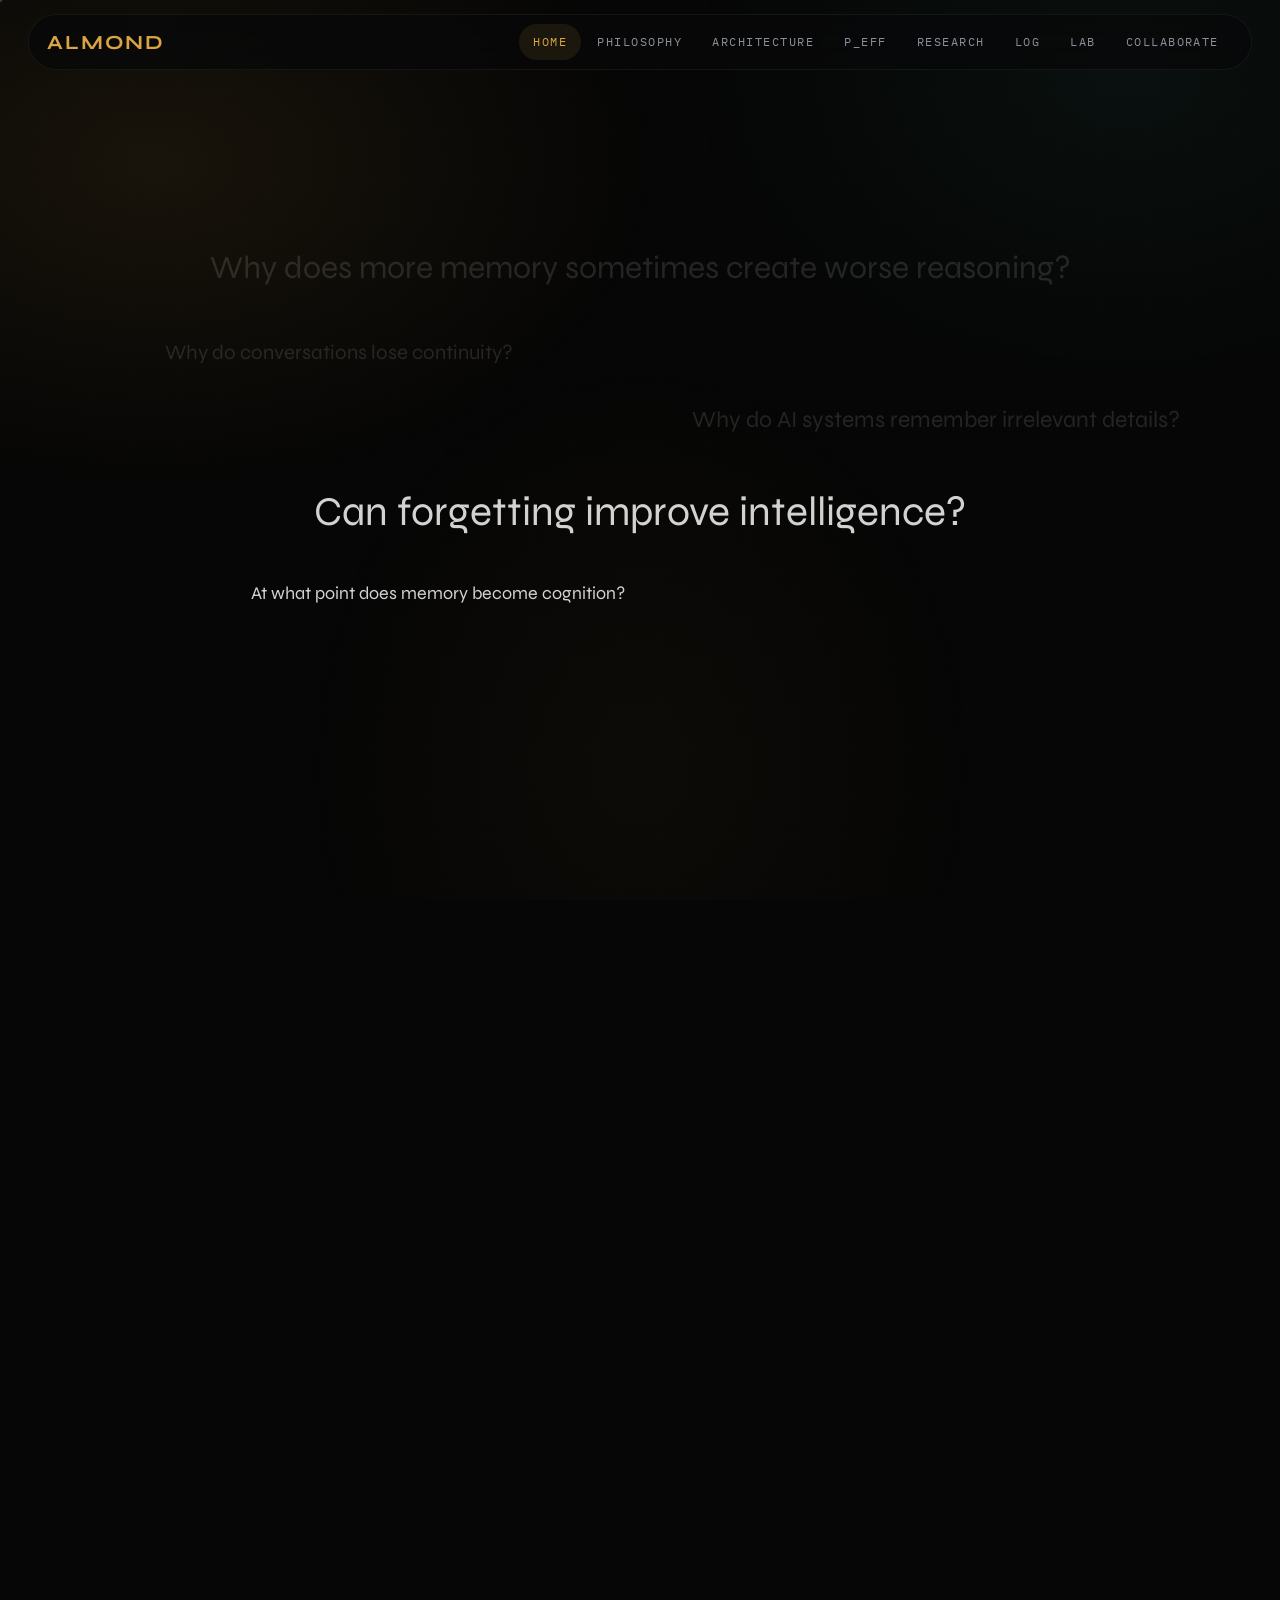
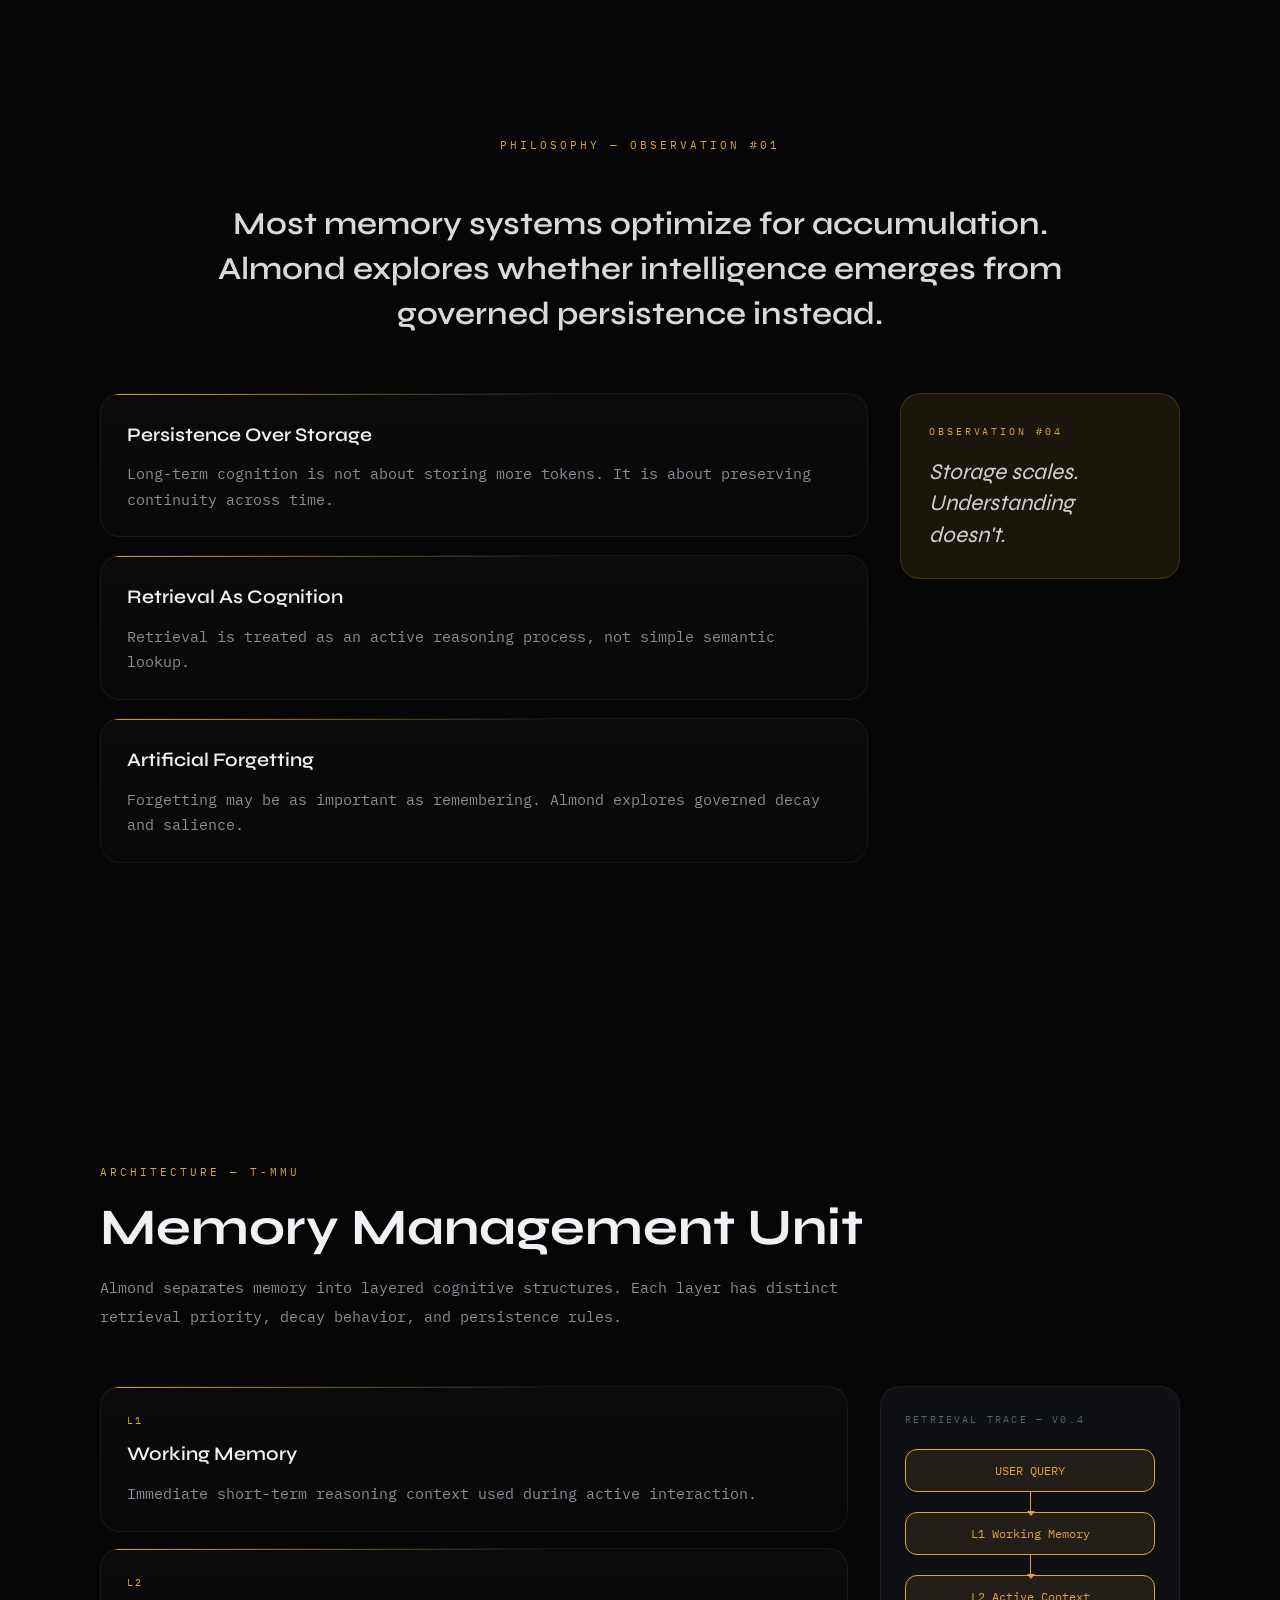
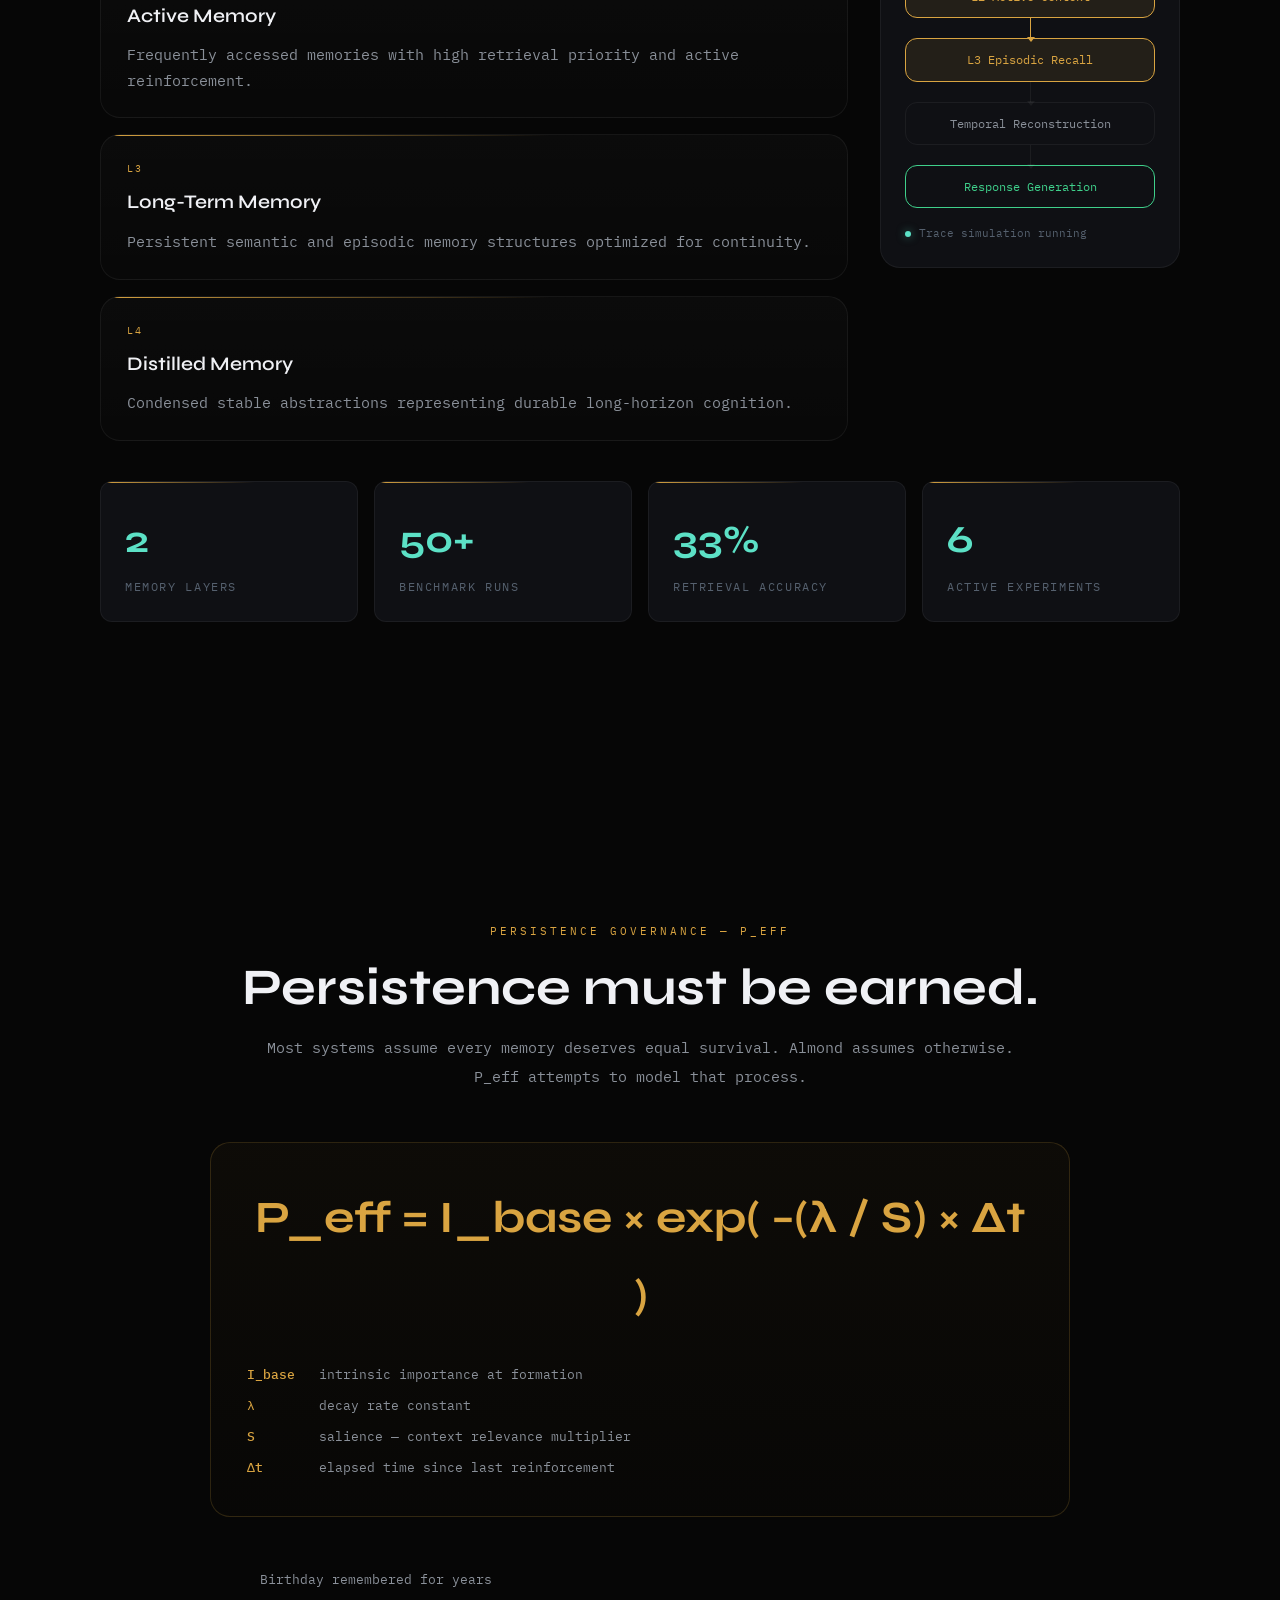
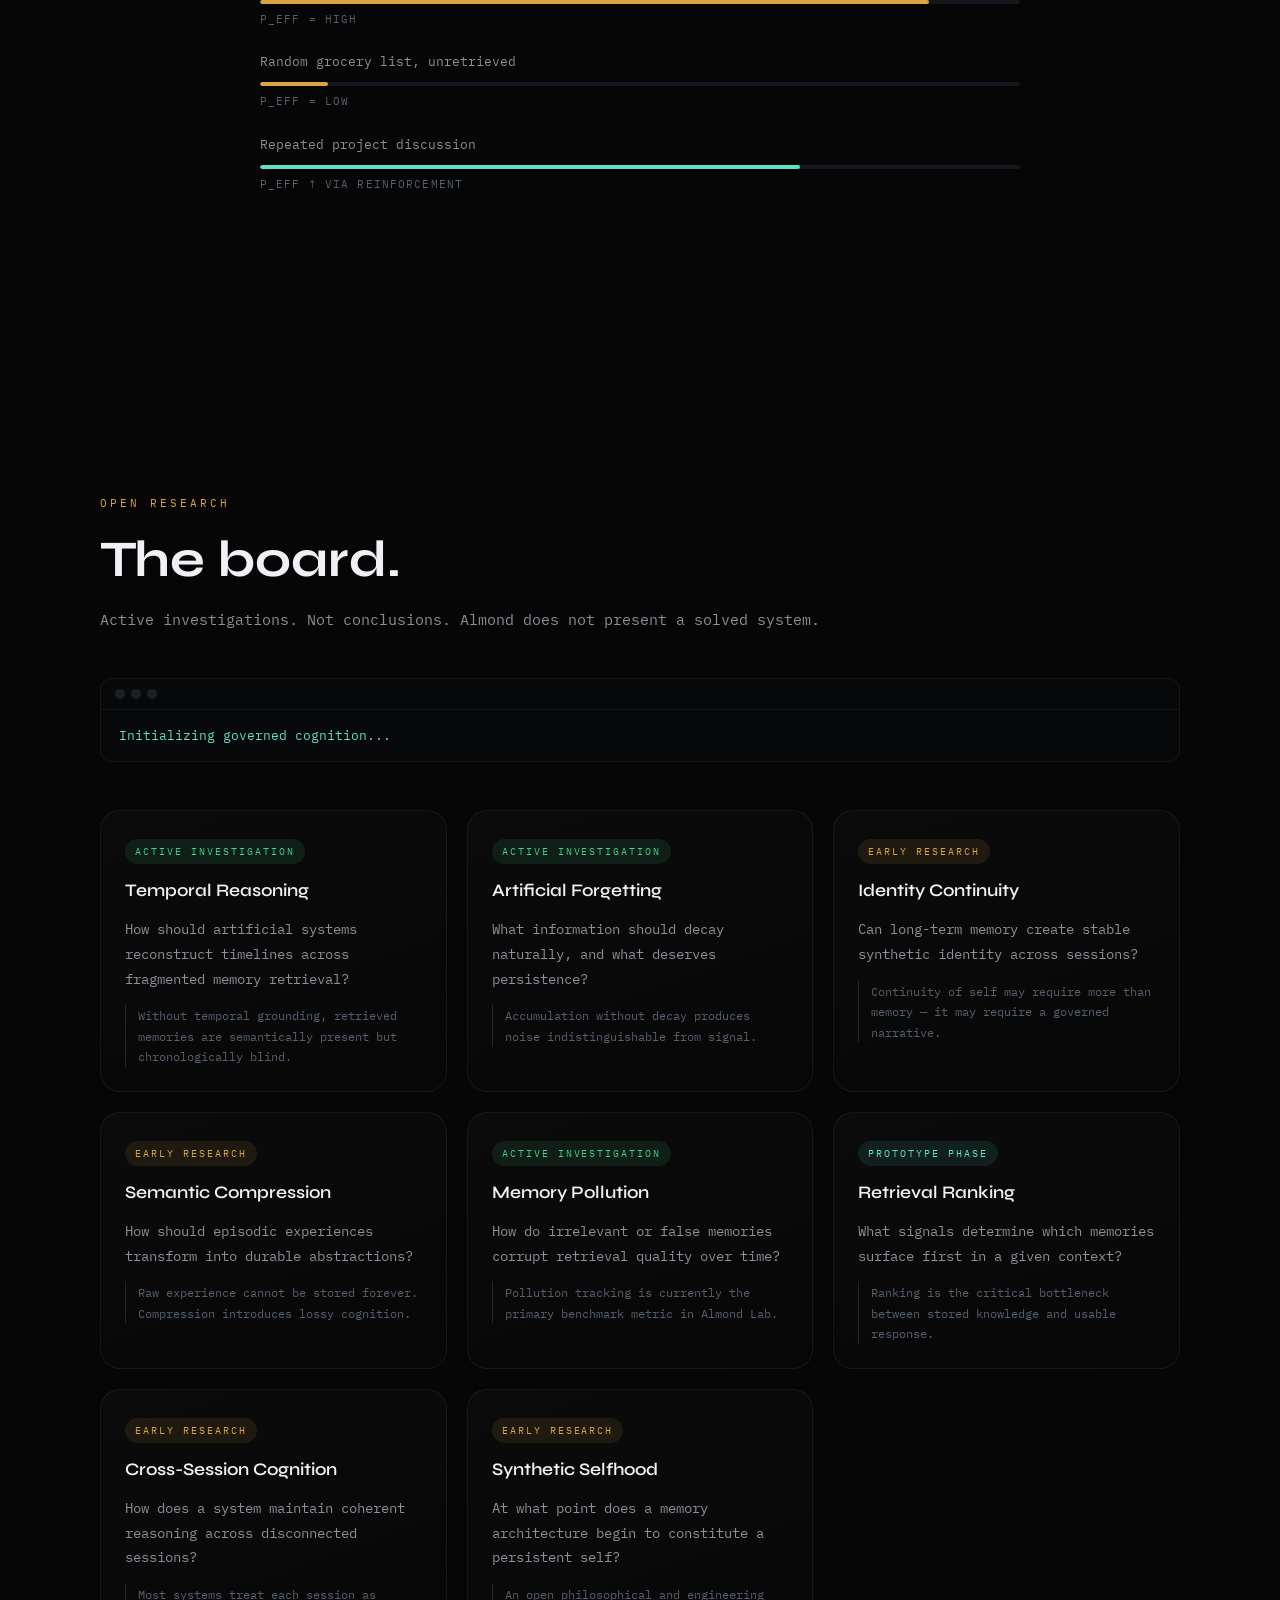
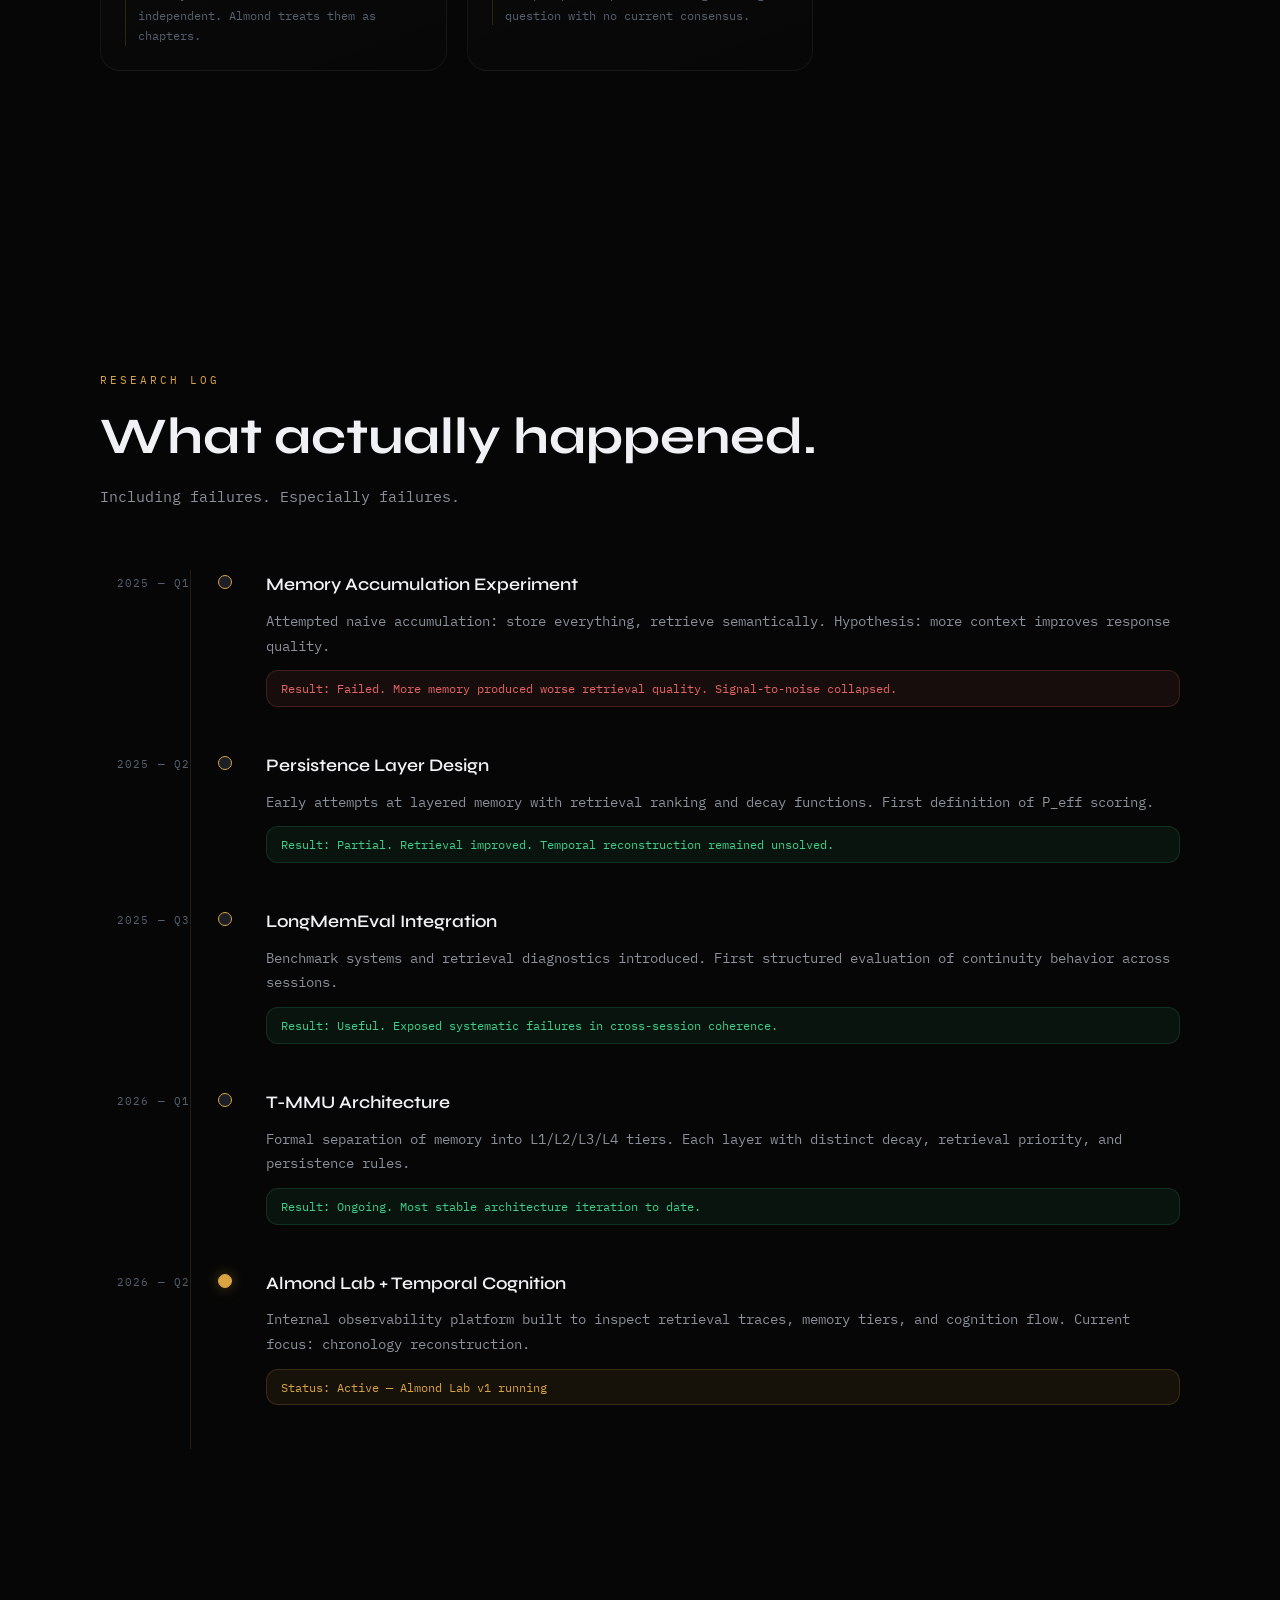
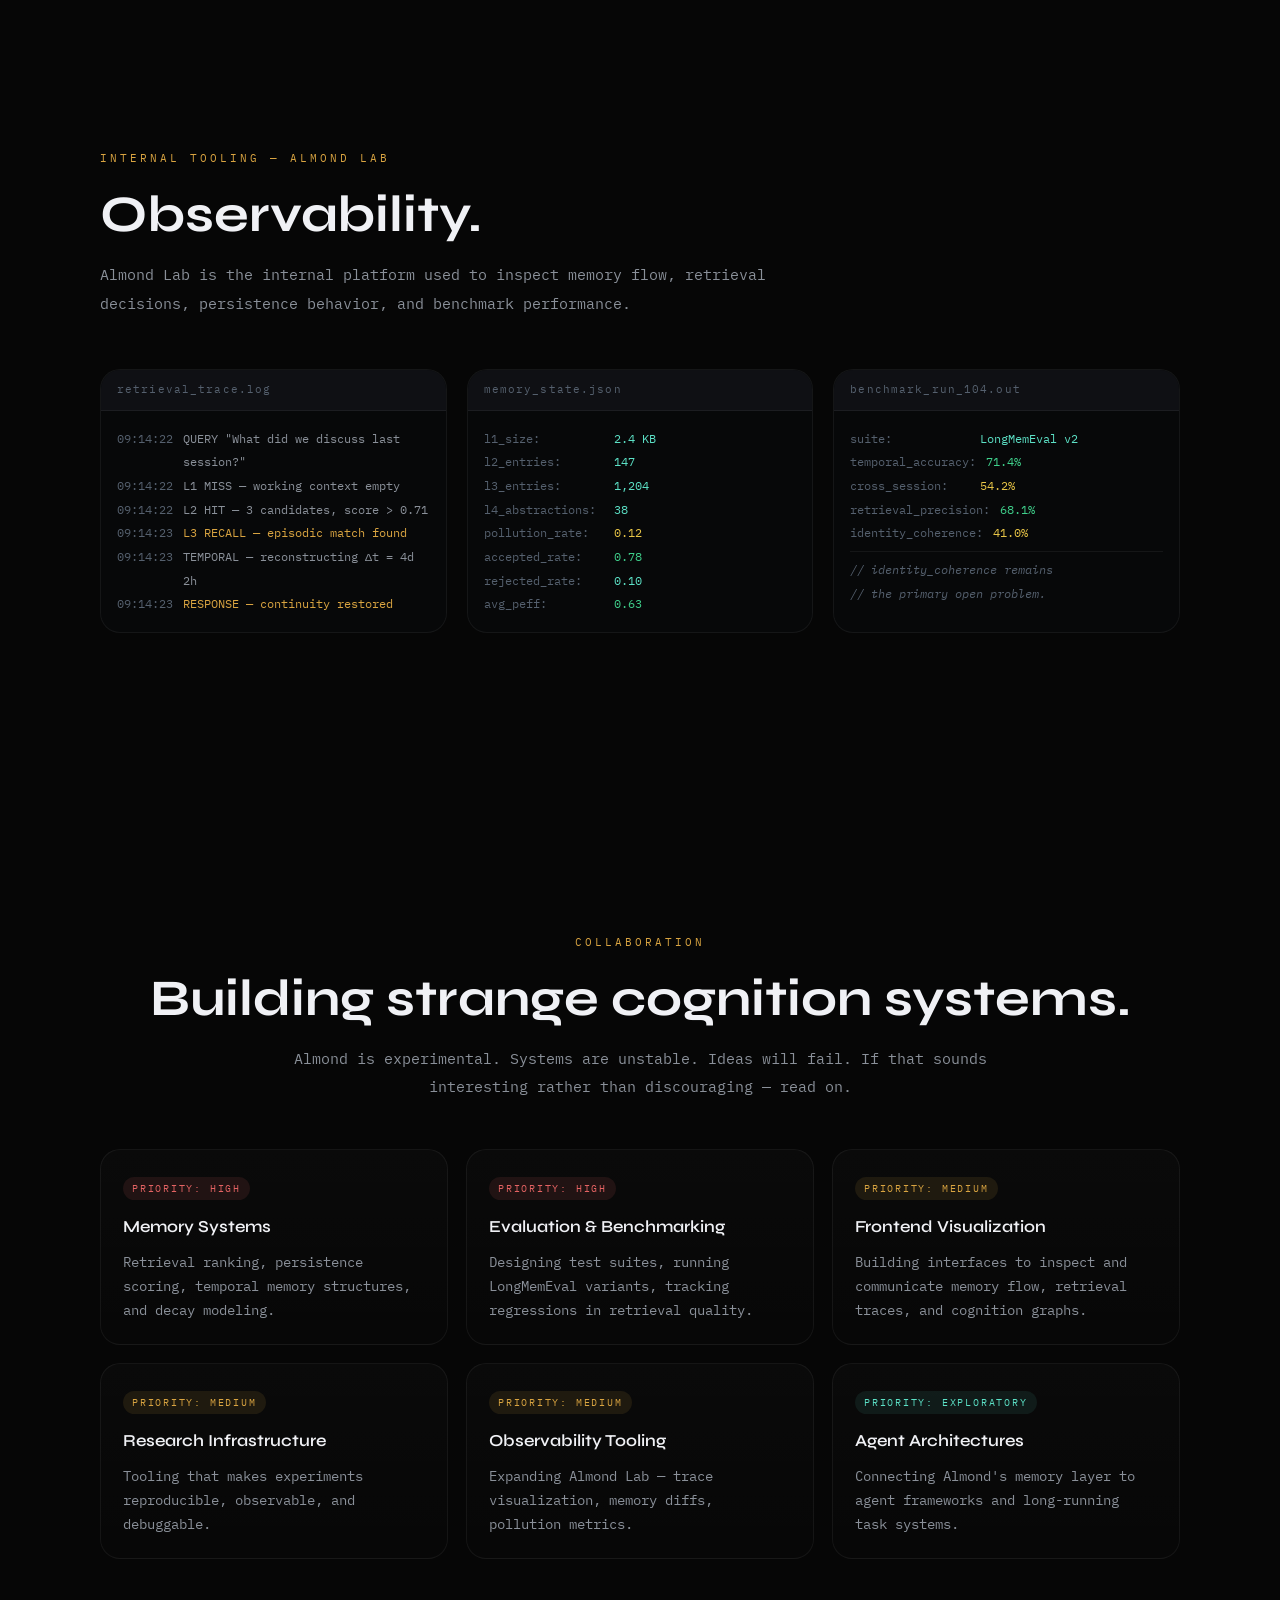
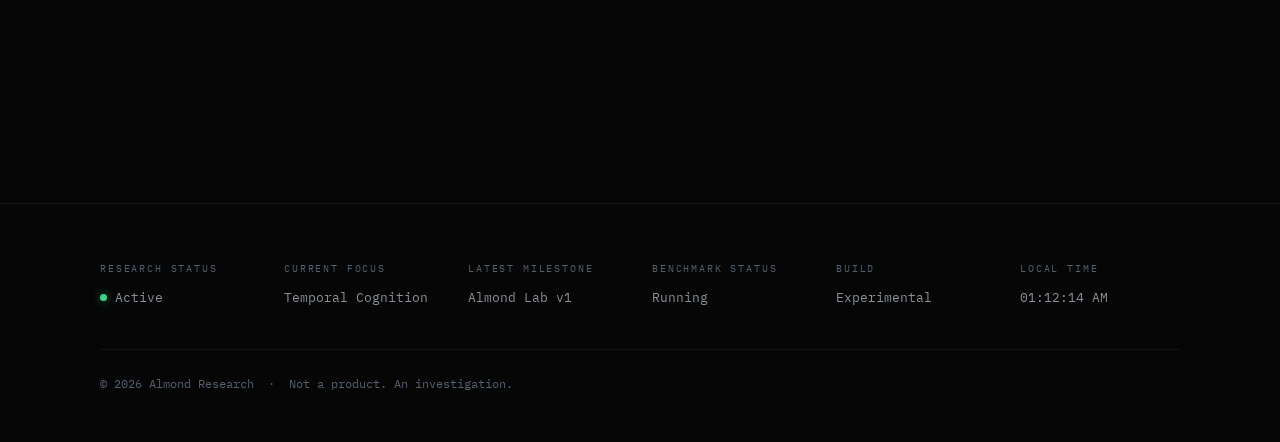
==== commit 2cd98f9f: "Almond Web V8 redesign" ====
--- a/index.html
+++ b/index.html
@@ -1,1244 +1,441 @@
 <!DOCTYPE html>
 <html lang="en">
 <head>
-<meta charset="UTF-8">
-<meta name="viewport" content="width=device-width, initial-scale=1.0">
-<title>Project Almond</title>
-<link rel="preconnect" href="https://fonts.googleapis.com">
-<link rel="preconnect" href="https://fonts.gstatic.com" crossorigin>
-<link href="https://fonts.googleapis.com/css2?family=DM+Serif+Display:ital@0;1&family=IBM+Plex+Mono:wght@300;400;500&family=Instrument+Sans:wght@400;500;600&display=swap" rel="stylesheet">
-<style>
-  :root {
-    --bg: #111009;
-    --bg2: #17150f;
-    --bg3: #1e1b13;
-    --surface: #222018;
-    --surface2: #2a2820;
-    --border: rgba(255,220,120,0.07);
-    --border2: rgba(255,220,120,0.13);
-    --amber: #d4a24c;
-    --amber-dim: #8a6828;
-    --amber-glow: rgba(212,162,76,0.12);
-    --text: #e8e0cc;
-    --text-muted: #8a7f68;
-    --text-dim: #4a4535;
-    --mono: 'IBM Plex Mono', monospace;
-    --serif: 'DM Serif Display', serif;
-    --sans: 'Instrument Sans', sans-serif;
-  }
-
-  * { margin: 0; padding: 0; box-sizing: border-box; }
-
-  html { scroll-behavior: smooth; }
-
-  body {
-    background: var(--bg);
-    color: var(--text);
-    font-family: var(--sans);
-    font-size: 16px;
-    line-height: 1.7;
-    overflow-x: hidden;
-  }
-
-  /* Canvas background */
-  #bg-canvas {
-    position: fixed;
-    inset: 0;
-    z-index: 0;
-    pointer-events: none;
-    opacity: 0.4;
-  }
-
-  /* Nav */
-  nav {
-    position: fixed;
-    top: 0;
-    left: 0;
-    right: 0;
-    z-index: 100;
-    padding: 20px 60px;
-    display: flex;
-    align-items: center;
-    justify-content: space-between;
-    border-bottom: 1px solid transparent;
-    transition: border-color 0.3s, background 0.3s;
-  }
-  nav.scrolled {
-    background: rgba(17,16,9,0.92);
-    backdrop-filter: blur(12px);
-    border-color: var(--border);
-  }
-  .nav-logo {
-    font-family: var(--mono);
-    font-size: 13px;
-    font-weight: 500;
-    color: var(--amber);
-    letter-spacing: 0.12em;
-    text-transform: uppercase;
-  }
-  .nav-links {
-    display: flex;
-    gap: 36px;
-    list-style: none;
-  }
-  .nav-links a {
-    font-family: var(--mono);
-    font-size: 11px;
-    font-weight: 400;
-    color: var(--text-muted);
-    text-decoration: none;
-    letter-spacing: 0.08em;
-    text-transform: uppercase;
-    transition: color 0.2s;
-  }
-  .nav-links a:hover { color: var(--amber); }
-
-  /* Sections */
-  section {
-    position: relative;
-    z-index: 1;
-  }
-
-  /* Hero */
-  #hero {
-    min-height: 100vh;
-    display: flex;
-    align-items: center;
-    justify-content: center;
-    text-align: center;
-    padding: 120px 40px 80px;
-  }
-  .hero-inner { max-width: 760px; }
-
-  .hero-tag {
-    display: inline-block;
-    font-family: var(--mono);
-    font-size: 10px;
-    font-weight: 400;
-    color: var(--amber-dim);
-    letter-spacing: 0.2em;
-    text-transform: uppercase;
-    border: 1px solid var(--border2);
-    padding: 5px 14px;
-    border-radius: 2px;
-    margin-bottom: 48px;
-    opacity: 0;
-    animation: fadeUp 0.8s 0.2s forwards;
-  }
-
-  .hero-title {
-    font-family: var(--serif);
-    font-size: clamp(56px, 8vw, 96px);
-    font-weight: 400;
-    line-height: 1.05;
-    color: var(--text);
-    letter-spacing: -0.02em;
-    margin-bottom: 28px;
-    opacity: 0;
-    animation: fadeUp 0.9s 0.4s forwards;
-  }
-  .hero-title em {
-    font-style: italic;
-    color: var(--amber);
-  }
-
-  .hero-sub {
-    font-family: var(--mono);
-    font-size: 13px;
-    font-weight: 300;
-    color: var(--text-muted);
-    line-height: 1.8;
-    max-width: 520px;
-    margin: 0 auto 60px;
-    opacity: 0;
-    animation: fadeUp 0.9s 0.6s forwards;
-  }
-
-  .hero-question {
-    font-family: var(--serif);
-    font-size: clamp(17px, 2.2vw, 22px);
-    font-style: italic;
-    color: var(--text-muted);
-    border-left: 2px solid var(--amber-dim);
-    padding-left: 20px;
-    text-align: left;
-    margin-top: 48px;
-    opacity: 0;
-    animation: fadeUp 0.9s 0.8s forwards;
-  }
-
-  .scroll-hint {
-    position: absolute;
-    bottom: 40px;
-    left: 50%;
-    transform: translateX(-50%);
-    display: flex;
-    flex-direction: column;
-    align-items: center;
-    gap: 8px;
-    opacity: 0;
-    animation: fadeUp 1s 1.2s forwards;
-  }
-  .scroll-hint span {
-    font-family: var(--mono);
-    font-size: 9px;
-    letter-spacing: 0.2em;
-    color: var(--text-dim);
-    text-transform: uppercase;
-  }
-  .scroll-line {
-    width: 1px;
-    height: 40px;
-    background: linear-gradient(to bottom, var(--amber-dim), transparent);
-    animation: scrollPulse 2s ease-in-out infinite;
-  }
-
-  /* Generic section wrapper */
-  .section-wrap {
-    max-width: 900px;
-    margin: 0 auto;
-    padding: 120px 60px;
-  }
-  .section-label {
-    font-family: var(--mono);
-    font-size: 10px;
-    font-weight: 400;
-    color: var(--amber-dim);
-    letter-spacing: 0.22em;
-    text-transform: uppercase;
-    margin-bottom: 20px;
-  }
-  .section-title {
-    font-family: var(--serif);
-    font-size: clamp(32px, 4vw, 52px);
-    font-weight: 400;
-    line-height: 1.1;
-    margin-bottom: 48px;
-    color: var(--text);
-  }
-  .section-divider {
-    width: 100%;
-    height: 1px;
-    background: var(--border);
-    margin: 0;
-  }
-
-  /* Philosophy */
-  #philosophy { background: var(--bg2); }
-  .philosophy-grid {
-    display: grid;
-    grid-template-columns: 1fr 1fr;
-    gap: 48px 80px;
-  }
-  .phil-block h3 {
-    font-family: var(--mono);
-    font-size: 11px;
-    font-weight: 500;
-    color: var(--amber);
-    letter-spacing: 0.15em;
-    text-transform: uppercase;
-    margin-bottom: 12px;
-  }
-  .phil-block p {
-    font-size: 15px;
-    color: var(--text-muted);
-    line-height: 1.75;
-  }
-  .phil-quote {
-    grid-column: 1 / -1;
-    font-family: var(--serif);
-    font-size: clamp(20px, 2.5vw, 28px);
-    font-style: italic;
-    color: var(--text);
-    border-left: 2px solid var(--amber);
-    padding: 20px 0 20px 32px;
-    line-height: 1.4;
-    margin-bottom: 8px;
-  }
-
-  /* Architecture */
-  #architecture { background: var(--bg); }
-  .arch-stack {
-    display: flex;
-    flex-direction: column;
-    gap: 0;
-    border: 1px solid var(--border2);
-    border-radius: 6px;
-    overflow: hidden;
-  }
-  .arch-layer {
-    display: grid;
-    grid-template-columns: 100px 1fr auto;
-    align-items: start;
-    gap: 32px;
-    padding: 28px 32px;
-    border-bottom: 1px solid var(--border);
-    cursor: pointer;
-    transition: background 0.2s;
-    position: relative;
-  }
-  .arch-layer:last-child { border-bottom: none; }
-  .arch-layer:hover { background: var(--surface); }
-  .arch-layer.active { background: var(--surface); }
-  .arch-layer-id {
-    font-family: var(--mono);
-    font-size: 26px;
-    font-weight: 300;
-    color: var(--amber);
-    line-height: 1;
-    padding-top: 4px;
-    letter-spacing: -0.02em;
-  }
-  .arch-layer-info h3 {
-    font-family: var(--sans);
-    font-size: 15px;
-    font-weight: 600;
-    color: var(--text);
-    margin-bottom: 4px;
-  }
-  .arch-layer-info p {
-    font-size: 13px;
-    color: var(--text-muted);
-    line-height: 1.6;
-  }
-  .arch-layer-detail {
-    display: none;
-    grid-column: 1 / -1;
-    font-family: var(--mono);
-    font-size: 12px;
-    color: var(--text-muted);
-    padding-top: 16px;
-    line-height: 1.7;
-    border-top: 1px dashed var(--border2);
-    margin-top: 20px;
-  }
-  .arch-layer.active .arch-layer-detail { display: block; }
-  .arch-badge {
-    font-family: var(--mono);
-    font-size: 9px;
-    letter-spacing: 0.15em;
-    text-transform: uppercase;
-    padding: 3px 8px;
-    border-radius: 2px;
-    white-space: nowrap;
-    align-self: start;
-    margin-top: 4px;
-  }
-  .badge-hot { background: rgba(212,162,76,0.15); color: var(--amber); border: 1px solid rgba(212,162,76,0.2); }
-  .badge-active { background: rgba(93,202,165,0.1); color: #5dcaa5; border: 1px solid rgba(93,202,165,0.2); }
-  .badge-swap { background: rgba(55,138,221,0.1); color: #85b7eb; border: 1px solid rgba(55,138,221,0.15); }
-  .badge-archive { background: rgba(136,135,128,0.1); color: #888780; border: 1px solid rgba(136,135,128,0.15); }
-
-  /* P_eff */
-  #formula { background: var(--bg3); }
-  .formula-display {
-    font-family: var(--mono);
-    font-size: clamp(16px, 2.5vw, 24px);
-    font-weight: 300;
-    color: var(--amber);
-    text-align: center;
-    padding: 48px 32px;
-    border: 1px solid var(--border2);
-    border-radius: 6px;
-    letter-spacing: 0.04em;
-    margin-bottom: 48px;
-    background: var(--surface);
-    position: relative;
-    overflow: hidden;
-  }
-  .formula-display::before {
-    content: '';
-    position: absolute;
-    inset: 0;
-    background: radial-gradient(ellipse at center, rgba(212,162,76,0.04) 0%, transparent 70%);
-    pointer-events: none;
-  }
-  .formula-vars {
-    display: grid;
-    grid-template-columns: repeat(auto-fit, minmax(200px, 1fr));
-    gap: 16px;
-  }
-  .formula-var {
-    padding: 16px 20px;
-    border: 1px solid var(--border);
-    border-radius: 4px;
-    background: var(--surface);
-  }
-  .formula-var .var-name {
-    font-family: var(--mono);
-    font-size: 13px;
-    color: var(--amber);
-    margin-bottom: 4px;
-  }
-  .formula-var .var-desc {
-    font-size: 12px;
-    color: var(--text-muted);
-    line-height: 1.5;
-  }
-
-  /* State */
-  #state { background: var(--bg2); }
-  .state-grid {
-    display: grid;
-    grid-template-columns: 1fr 1fr;
-    gap: 32px;
-  }
-  .state-col h3 {
-    font-family: var(--mono);
-    font-size: 11px;
-    font-weight: 500;
-    letter-spacing: 0.18em;
-    text-transform: uppercase;
-    margin-bottom: 20px;
-    padding-bottom: 12px;
-    border-bottom: 1px solid var(--border2);
-  }
-  .state-col.solved h3 { color: #5dcaa5; }
-  .state-col.open h3 { color: var(--amber-dim); }
-  .state-item {
-    display: flex;
-    align-items: baseline;
-    gap: 12px;
-    padding: 10px 0;
-    border-bottom: 1px solid var(--border);
-    font-size: 14px;
-    color: var(--text-muted);
-  }
-  .state-item::before {
-    font-family: var(--mono);
-    font-size: 10px;
-    flex-shrink: 0;
-  }
-  .state-col.solved .state-item::before { content: '✓'; color: #5dcaa5; }
-  .state-col.open .state-item::before { content: '○'; color: var(--text-dim); }
-
-  /* Roadmap */
-  #roadmap { background: var(--bg); }
-  .roadmap-items {
-    display: flex;
-    flex-direction: column;
-    gap: 0;
-  }
-  .roadmap-item {
-    display: grid;
-    grid-template-columns: 200px 1fr;
-    gap: 32px;
-    padding: 32px 0;
-    border-bottom: 1px solid var(--border);
-    position: relative;
-  }
-  .roadmap-item:last-child { border-bottom: none; }
-  .roadmap-item::before {
-    content: '';
-    position: absolute;
-    left: 199px;
-    top: 0;
-    bottom: 0;
-    width: 1px;
-    background: var(--border2);
-  }
-  .roadmap-label {
-    font-family: var(--mono);
-    font-size: 11px;
-    color: var(--text-dim);
-    padding-top: 4px;
-    letter-spacing: 0.06em;
-  }
-  .roadmap-content h3 {
-    font-family: var(--sans);
-    font-size: 16px;
-    font-weight: 500;
-    color: var(--text);
-    margin-bottom: 6px;
-  }
-  .roadmap-content p {
-    font-size: 13px;
-    color: var(--text-muted);
-    line-height: 1.65;
-  }
-  .roadmap-status {
-    display: inline-block;
-    font-family: var(--mono);
-    font-size: 9px;
-    letter-spacing: 0.15em;
-    text-transform: uppercase;
-    padding: 2px 8px;
-    border-radius: 2px;
-    margin-bottom: 8px;
-  }
-  .status-done { background: rgba(93,202,165,0.1); color: #5dcaa5; border: 1px solid rgba(93,202,165,0.2); }
-  .status-active { background: rgba(212,162,76,0.12); color: var(--amber); border: 1px solid rgba(212,162,76,0.2); }
-  .status-next { background: rgba(136,135,128,0.1); color: #888780; border: 1px solid rgba(136,135,128,0.15); }
-
-  /* Footer */
-  footer {
-    position: relative;
-    z-index: 1;
-    padding: 60px;
-    border-top: 1px solid var(--border);
-    display: flex;
-    justify-content: space-between;
-    align-items: center;
-    background: var(--bg);
-  }
-  footer .footer-logo {
-    font-family: var(--serif);
-    font-size: 20px;
-    color: var(--amber);
-  }
-  footer p {
-    font-family: var(--mono);
-    font-size: 11px;
-    color: var(--text-dim);
-    letter-spacing: 0.06em;
-  }
-
-  /* Hero SVG */
-  #hero-svg-wrap {
-    position: absolute;
-    inset: 0;
-    display: flex;
-    align-items: center;
-    justify-content: center;
-    pointer-events: none;
-    opacity: 0;
-    animation: fadeUp 1.4s 0.8s forwards;
-  }
-  #hero-svg-wrap svg { width: 100%; max-width: 700px; height: auto; }
-
-  /* Metrics */
-  #metrics { background: var(--bg3); }
-  .metrics-row {
-    display: grid;
-    grid-template-columns: repeat(3, 1fr);
-    gap: 20px;
-    margin-bottom: 16px;
-  }
-  .metric-card {
-    background: var(--surface);
-    border: 1px solid var(--border2);
-    border-radius: 4px;
-    padding: 28px 24px;
-    position: relative;
-    overflow: hidden;
-  }
-  .metric-card::before {
-    content: '';
-    position: absolute;
-    top: 0; left: 0; right: 0;
-    height: 2px;
-    background: var(--amber-dim);
-  }
-  .metric-label {
-    font-family: var(--mono);
-    font-size: 9px;
-    font-weight: 400;
-    color: var(--text-dim);
-    letter-spacing: 0.2em;
-    text-transform: uppercase;
-    margin-bottom: 16px;
-  }
-  .metric-value {
-    font-family: var(--mono);
-    font-size: 36px;
-    font-weight: 300;
-    color: var(--amber);
-    line-height: 1;
-    margin-bottom: 8px;
-    letter-spacing: -0.02em;
-  }
-  .metric-note {
-    font-size: 12px;
-    color: var(--text-muted);
-    line-height: 1.5;
-  }
-  .metric-note em { color: var(--text-dim); font-style: normal; }
-
-  /* Timeline */
-  #journey { background: var(--bg2); }
-  .timeline {
-    position: relative;
-    padding-left: 32px;
-  }
-  .timeline::before {
-    content: '';
-    position: absolute;
-    left: 0;
-    top: 8px;
-    bottom: 0;
-    width: 1px;
-    background: var(--border2);
-  }
-  .tl-item {
-    position: relative;
-    padding: 0 0 48px 40px;
-  }
-  .tl-item:last-child { padding-bottom: 0; }
-  .tl-item::before {
-    content: '';
-    position: absolute;
-    left: -5px;
-    top: 8px;
-    width: 9px;
-    height: 9px;
-    border-radius: 50%;
-    border: 1px solid var(--amber-dim);
-    background: var(--bg);
-  }
-  .tl-item.current::before {
-    background: var(--amber);
-    border-color: var(--amber);
-    box-shadow: 0 0 10px rgba(212,162,76,0.35);
-  }
-  .tl-date {
-    font-family: var(--mono);
-    font-size: 10px;
-    color: var(--amber-dim);
-    letter-spacing: 0.15em;
-    text-transform: uppercase;
-    margin-bottom: 8px;
-  }
-  .tl-title {
-    font-family: var(--sans);
-    font-size: 16px;
-    font-weight: 500;
-    color: var(--text);
-    margin-bottom: 6px;
-  }
-  .tl-body {
-    font-size: 13px;
-    color: var(--text-muted);
-    line-height: 1.65;
-    max-width: 560px;
-  }
-
-  /* Open Questions */
-  #questions { background: var(--bg); }
-  .questions-grid {
-    display: grid;
-    grid-template-columns: 1fr 1fr;
-    gap: 16px;
-  }
-  .question-card {
-    border: 1px solid var(--border);
-    border-radius: 4px;
-    padding: 24px 28px;
-    background: var(--surface);
-    transition: border-color 0.2s, background 0.2s;
-    cursor: default;
-  }
-  .question-card:hover {
-    border-color: var(--border2);
-    background: var(--surface2);
-  }
-  .question-n {
-    font-family: var(--mono);
-    font-size: 10px;
-    color: var(--text-dim);
-    letter-spacing: 0.1em;
-    margin-bottom: 12px;
-  }
-  .question-text {
-    font-family: var(--serif);
-    font-size: clamp(16px, 1.8vw, 20px);
-    font-style: italic;
-    color: var(--text);
-    line-height: 1.4;
-    margin-bottom: 12px;
-  }
-  .question-sub {
-    font-size: 12px;
-    color: var(--text-muted);
-    line-height: 1.6;
-  }
-
-  /* Scroll reveal */
-  .reveal {
-    opacity: 0;
-    transform: translateY(24px);
-    transition: opacity 0.7s ease, transform 0.7s ease;
-  }
-  .reveal.visible {
-    opacity: 1;
-    transform: translateY(0);
-  }
-
-  /* Animations */
-  @keyframes fadeUp {
-    to { opacity: 1; transform: translateY(0); }
-    from { opacity: 0; transform: translateY(16px); }
-  }
-  @keyframes scrollPulse {
-    0%, 100% { opacity: 0.3; }
-    50% { opacity: 1; }
-  }
-
-  /* Responsive */
-  @media (max-width: 700px) {
-    nav { padding: 16px 24px; }
-    .nav-links { gap: 20px; }
-    .section-wrap { padding: 80px 24px; }
-    .philosophy-grid { grid-template-columns: 1fr; }
-    .state-grid { grid-template-columns: 1fr; }
-    .roadmap-item { grid-template-columns: 1fr; }
-    .roadmap-item::before { display: none; }
-    footer { flex-direction: column; gap: 16px; text-align: center; padding: 40px 24px; }
-    .arch-layer { grid-template-columns: 60px 1fr auto; gap: 16px; padding: 20px; }
-    .metrics-row { grid-template-columns: 1fr; }
-    .questions-grid { grid-template-columns: 1fr; }
-  }
-</style>
+    <meta charset="UTF-8" />
+    <meta name="viewport" content="width=device-width, initial-scale=1.0" />
+    <title>Almond — Governed Memory Systems</title>
+    <link rel="preconnect" href="https://fonts.googleapis.com">
+    <link rel="preconnect" href="https://fonts.gstatic.com" crossorigin>
+    <link href="https://fonts.googleapis.com/css2?family=Syne:wght@400;600;700;800&family=IBM+Plex+Mono:wght@300;400;500&display=swap" rel="stylesheet">
+    <link rel="stylesheet" href="css/style.css">
 </head>
 <body>
 
-<canvas id="bg-canvas"></canvas>
-
-<nav id="nav">
-  <div class="nav-logo">⬡ Almond</div>
-  <ul class="nav-links">
-    <li><a href="#philosophy">Philosophy</a></li>
-    <li><a href="#architecture">T-MMU</a></li>
-    <li><a href="#journey">Journey</a></li>
-    <li><a href="#questions">Questions</a></li>
-    <li><a href="#roadmap">Roadmap</a></li>
-  </ul>
-</nav>
-
-<section id="hero">
-  <canvas id="hero-canvas" style="position:absolute;inset:0;width:100%;height:100%;pointer-events:none;opacity:0;animation:fadeUp 1.8s 1s forwards;"></canvas>
-  <div class="hero-inner">
-    <div class="hero-tag">Experimental · Cognitive Memory Runtime</div>
-    <h1 class="hero-title">Project<br><em>Almond</em></h1>
-    <p class="hero-sub">Governed memory systems for long-term artificial cognition.<br>Not bigger context. Not brute-force recall.<br>Meaningful persistence.</p>
-    <blockquote class="hero-question">
-      "Why do AI systems remember everything badly instead of remembering important things well?"
-    </blockquote>
-  </div>
-  <div class="scroll-hint">
-    <span>Explore</span>
-    <div class="scroll-line"></div>
-  </div>
-</section>
-
-<div class="section-divider"></div>
-
-<section id="philosophy">
-  <div class="section-wrap">
-    <div class="section-label reveal">Core Belief</div>
-    <h2 class="section-title reveal">Intelligence without<br>memory is imitation.</h2>
-    <blockquote class="phil-quote reveal">
-      The goal is not infinite recall. The goal is meaningful persistence.
-    </blockquote>
-    <div class="philosophy-grid">
-      <div class="phil-block reveal">
-        <h3>The problem</h3>
-        <p>Most LLMs treat memory as a size problem. Bigger context windows. Larger vector stores. More retrieval. But quantity isn't quality — floods of weak memories pollute reasoning as much as no memory at all.</p>
-      </div>
-      <div class="phil-block reveal">
-        <h3>The realization</h3>
-        <p>Human memory is powerful not because it's perfect — but because it's selective. It prioritizes. It forgets. It compresses. It adapts. Artificial systems rarely do any of these.</p>
-      </div>
-      <div class="phil-block reveal">
-        <h3>The direction</h3>
-        <p>Almond explores governed memory: systems that decide what deserves attention, what should decay, and what earns permanence. Memory as a cognitive resource, not a storage problem.</p>
-      </div>
-      <div class="phil-block reveal">
-        <h3>Local-first sovereignty</h3>
-        <p>If memory becomes truly persistent and personal, privacy becomes non-negotiable. Almond pushes toward on-device embeddings, local retrieval, and optional cloud — not the other way around.</p>
-      </div>
-    </div>
-  </div>
-</section>
-
-<div class="section-divider"></div>
-
-<section id="architecture">
-  <div class="section-wrap">
-    <div class="section-label reveal">The Architecture</div>
-    <h2 class="section-title reveal">Temporal Memory<br>Management Unit</h2>
-    <p class="reveal" style="font-size:15px; color:var(--text-muted); margin-bottom:48px; max-width:580px;">The T-MMU treats cognition like an operating system treats RAM — with layers, eviction policies, and active governance. Click any layer to expand.</p>
-    <div class="arch-stack reveal">
-      <div class="arch-layer" onclick="toggleLayer(this)">
-        <div class="arch-layer-id">L1</div>
-        <div class="arch-layer-info">
-          <h3>Hot Cache</h3>
-          <p>Immutable system rules and core identity. Never evicted.</p>
-          <div class="arch-layer-detail">
-            Foundational instructions, persistent behavioral constraints, permanent cognitive rules. This layer is write-once — it defines the system's identity and cannot be overwritten by incoming context. Analogous to ROM in hardware: always present, always authoritative.
-          </div>
-        </div>
-        <div class="arch-badge badge-hot">Permanent</div>
-      </div>
-      <div class="arch-layer" onclick="toggleLayer(this)">
-        <div class="arch-layer-id">L2</div>
-        <div class="arch-layer-info">
-          <h3>Active RAM</h3>
-          <p>Live working memory injected into the LLM context. Intentionally limited.</p>
-          <div class="arch-layer-detail">
-            Where active reasoning happens. Scarcity is a feature here — the system must decide what deserves attention. Governed by P_eff scores and retrieval quality thresholds. Low-scoring candidates are rejected before injection, keeping context clean.
-          </div>
-        </div>
-        <div class="arch-badge badge-active">Live</div>
-      </div>
-      <div class="arch-layer" onclick="toggleLayer(this)">
-        <div class="arch-layer-id">L3</div>
-        <div class="arch-layer-info">
-          <h3>Virtual Swap</h3>
-          <p>Long-term persistent storage via SQLite + vector retrieval.</p>
-          <div class="arch-layer-detail">
-            Episodic memory that isn't actively reasoning but can be recalled. Powered by ChromaDB vector search with hybrid semantic + P_eff reranking. Memories here decay over time unless reinforced — retrieval is selective, not exhaustive.
-          </div>
-        </div>
-        <div class="arch-badge badge-swap">Persistent</div>
-      </div>
-      <div class="arch-layer" onclick="toggleLayer(this)">
-        <div class="arch-layer-id">L4</div>
-        <div class="arch-layer-info">
-          <h3>Archive</h3>
-          <p>Compressed aging memory. The start of semantic abstraction.</p>
-          <div class="arch-layer-detail">
-            Episodic details slowly collapse into generalized knowledge. This is the research frontier — the transition from "I remember X happened" to "I understand that X-type things tend to work this way." The long-term goal is not storage but transformation.
-          </div>
-        </div>
-        <div class="arch-badge badge-archive">Aging</div>
-      </div>
-    </div>
-  </div>
-</section>
-
-<div class="section-divider"></div>
-
-<section id="formula">
-  <div class="section-wrap">
-    <div class="section-label reveal">Memory Dynamics</div>
-    <h2 class="section-title reveal">The P_eff Formula</h2>
-    <p class="reveal" style="font-size:15px; color:var(--text-muted); margin-bottom:40px; max-width:580px;">Effective priority score — governs which memories survive, which decay, and which earn retrieval. Not every memory deserves immortality.</p>
-    <div class="formula-display reveal">
-      P_eff = I_base × exp( −(λ / S) × Δt )
-    </div>
-    <div class="formula-vars reveal">
-      <div class="formula-var">
-        <div class="var-name">I_base</div>
-        <div class="var-desc">Base importance score assigned at memory creation. Reflects recency, source trust, and initial relevance.</div>
-      </div>
-      <div class="formula-var">
-        <div class="var-name">λ (lambda)</div>
-        <div class="var-desc">Decay rate constant. Controls how fast a memory fades under pressure. Tunable per memory type.</div>
-      </div>
-      <div class="formula-var">
-        <div class="var-name">S (stability)</div>
-        <div class="var-desc">Reinforcement score. Increases when a memory is retrieved and confirmed. Slows decay for important memories.</div>
-      </div>
-      <div class="formula-var">
-        <div class="var-name">Δt (delta-t)</div>
-        <div class="var-desc">Time elapsed since last access. The longer a memory sits unretrieved, the lower its P_eff score.</div>
-      </div>
-    </div>
-  </div>
-</section>
-
-<div class="section-divider"></div>
-
-<section id="state">
-  <div class="section-wrap">
-    <div class="section-label reveal">Current Status</div>
-    <h2 class="section-title reveal">Where things stand</h2>
-    <div class="state-grid reveal">
-      <div class="state-col solved">
-        <h3>Resolved</h3>
-        <div class="state-item">Hybrid semantic reranking</div>
-        <div class="state-item">Adaptive retrieval depth</div>
-        <div class="state-item">P_eff-weighted scoring</div>
-        <div class="state-item">Score-dropoff threshold filtering</div>
-        <div class="state-item">Retrieval trace & diagnostics</div>
-        <div class="state-item">Pollution & contamination metrics</div>
-        <div class="state-item">LongMemEval integration</div>
-        <div class="state-item">Automated ablation pipeline</div>
-        <div class="state-item">Benchmark-safe ingestion mode</div>
-        <div class="state-item">Local Whisper STT + Coqui TTS</div>
-        <div class="state-item">Crash-safe evaluation retries</div>
-        <div class="state-item">Overnight benchmark orchestration</div>
-      </div>
-      <div class="state-col open">
-        <h3>Open Problems</h3>
-        <div class="state-item">Temporal reasoning</div>
-        <div class="state-item">Contradiction handling</div>
-        <div class="state-item">Semantic consolidation</div>
-        <div class="state-item">Long-horizon narrative continuity</div>
-        <div class="state-item">Memory abstraction</div>
-        <div class="state-item">Belief updating</div>
-        <div class="state-item">Episodic → semantic transition</div>
-        <div class="state-item">Meta-memory</div>
-        <div class="state-item">Emotional salience modeling</div>
-        <div class="state-item">Reflective compression</div>
-        <div class="state-item">Large-scale entropy resilience</div>
-        <div class="state-item">Conflict resolution protocols</div>
-      </div>
-    </div>
-  </div>
-</section>
-
-<div class="section-divider"></div>
-
-<section id="metrics">
-  <div class="section-wrap">
-    <div class="section-label reveal">System Pulse</div>
-    <h2 class="section-title reveal">Live Metrics</h2>
-    <p class="reveal" style="font-size:15px; color:var(--text-muted); margin-bottom:40px; max-width:560px;">Current system benchmarks. Numbers update as experiments run — placeholder values shown while pipeline stabilizes.</p>
-    <div class="metrics-row reveal">
-      <div class="metric-card">
-        <div class="metric-label">Retrieval Precision</div>
-        <div class="metric-value" id="m-precision">—</div>
-        <div class="metric-note">LongMemEval hybrid reranking.<br><em>Actively improving</em></div>
-      </div>
-      <div class="metric-card">
-        <div class="metric-label">Context Pollution Score</div>
-        <div class="metric-value" id="m-pollution">—</div>
-        <div class="metric-note">Irrelevant memories injected into L2.<br><em>Lower is better</em></div>
-      </div>
-      <div class="metric-card">
-        <div class="metric-label">Memory Layers Active</div>
-        <div class="metric-value">4</div>
-        <div class="metric-note">L1 through L4 operational.<br><em>L4 abstraction in research</em></div>
-      </div>
-    </div>
-  </div>
-</section>
-
-<div class="section-divider"></div>
-
-<section id="journey">
-  <div class="section-wrap">
-    <div class="section-label reveal">Development Log</div>
-    <h2 class="section-title reveal">Journey so far</h2>
-    <p class="reveal" style="font-size:15px; color:var(--text-muted); margin-bottom:56px; max-width:560px;">Almond began as a single question. Each entry below marks a meaningful shift in thinking — not just in code, but in what memory means for artificial systems.</p>
-    <div class="timeline reveal">
-      <div class="tl-item">
-        <div class="tl-date">Early 2026 · The Question</div>
-        <div class="tl-title">The beginning</div>
-        <div class="tl-body">Not a roadmap, not a pitch. A single observation: AI systems remember everything badly instead of remembering important things well. That question quietly became a research project.</div>
-      </div>
-      <div class="tl-item">
-        <div class="tl-date">Phase 01 · Architecture</div>
-        <div class="tl-title">T-MMU prototype established</div>
-        <div class="tl-body">The four-layer memory stack (L1 through L4) takes shape. Memory stops being a flat list and becomes a governed hierarchy — permanent, active, persistent, and archival layers with distinct eviction rules.</div>
-      </div>
-      <div class="tl-item">
-        <div class="tl-date">Phase 01 · Scoring</div>
-        <div class="tl-title">P_eff formula developed</div>
-        <div class="tl-body">Static memory ranking replaced with dynamic decay. The P_eff formula introduces time, reinforcement, and pressure as first-class memory signals. Not every memory deserves immortality becomes foundational philosophy.</div>
-      </div>
-      <div class="tl-item">
-        <div class="tl-date">Phase 01 · Retrieval</div>
-        <div class="tl-title">Hybrid retrieval implemented</div>
-        <div class="tl-body">Semantic flooding — where irrelevant but similar memories flood active context — proved a critical failure mode. Hybrid reranking with P_eff weighting, adaptive depth, and threshold gating dramatically improved context cleanliness.</div>
-      </div>
-      <div class="tl-item">
-        <div class="tl-date">Phase 01 · Evaluation</div>
-        <div class="tl-title">Unified evaluation runtime</div>
-        <div class="tl-body">LongMemEval integration, automated ablation pipelines, and overnight benchmark orchestration built. The project crossed from "collection of AI scripts" into recognizable research infrastructure.</div>
-      </div>
-      <div class="tl-item current">
-        <div class="tl-date">Phase 02 · Now</div>
-        <div class="tl-title">Systems integration & stabilization</div>
-        <div class="tl-body">Retrieval precision continues improving. Context cleanliness, orchestration reliability, and benchmark realism all under active work. The hardest problems — contradiction handling, temporal reasoning, semantic consolidation — are ahead.</div>
-      </div>
-    </div>
-  </div>
-</section>
-
-<div class="section-divider"></div>
-
-<section id="questions">
-  <div class="section-wrap">
-    <div class="section-label reveal">Research Frontier</div>
-    <h2 class="section-title reveal">Open Questions</h2>
-    <p class="reveal" style="font-size:15px; color:var(--text-muted); margin-bottom:48px; max-width:560px;">These are not engineering problems waiting for a clever library. They are foundational questions about how artificial cognition should work over time.</p>
-    <div class="questions-grid reveal">
-      <div class="question-card">
-        <div class="question-n">Q.01</div>
-        <div class="question-text">How should artificial forgetting behave?</div>
-        <div class="question-sub">Not all forgetting is failure. What decay curves produce useful selective attention rather than random loss?</div>
-      </div>
-      <div class="question-card">
-        <div class="question-n">Q.02</div>
-        <div class="question-text">What makes a memory worth keeping?</div>
-        <div class="question-sub">Importance is dynamic. A memory irrelevant today may be critical tomorrow. How should salience be tracked over time?</div>
-      </div>
-      <div class="question-card">
-        <div class="question-n">Q.03</div>
-        <div class="question-text">Can episodic memories become semantic knowledge?</div>
-        <div class="question-sub">Humans abstract experience into understanding. Can artificial systems compress specific events into generalized insight without losing what mattered?</div>
-      </div>
-      <div class="question-card">
-        <div class="question-n">Q.04</div>
-        <div class="question-text">How should conflicting memories resolve?</div>
-        <div class="question-sub">When two stored beliefs contradict each other, which wins? What should a governed memory system do with conflict rather than ignoring it?</div>
-      </div>
-      <div class="question-card">
-        <div class="question-n">Q.05</div>
-        <div class="question-text">What creates continuity of identity over time?</div>
-        <div class="question-sub">If memory constantly decays and updates, what makes the system consistent? What is the artificial equivalent of a stable self?</div>
-      </div>
-      <div class="question-card">
-        <div class="question-n">Q.06</div>
-        <div class="question-text">How should long-term cognition scale under entropy?</div>
-        <div class="question-sub">As memory accumulates, noise grows. What architectural properties allow a system to remain coherent under long-term cognitive pressure?</div>
-      </div>
-    </div>
-  </div>
-</section>
-
-<div class="section-divider"></div>
-
-<section id="roadmap">
-  <div class="section-wrap">
-    <div class="section-label reveal">What comes next</div>
-    <h2 class="section-title reveal">Roadmap</h2>
-    <div class="roadmap-items">
-
-      <div class="roadmap-item reveal">
-        <div class="roadmap-label">Phase 01<br>Foundation</div>
-        <div class="roadmap-content">
-          <span class="roadmap-status status-done">Complete</span>
-          <h3>T-MMU Architecture + Retrieval Pipeline</h3>
-          <p>L1–L4 memory stack, SQLite + ChromaDB backend, hybrid semantic reranking, P_eff scoring, benchmark infrastructure, and LongMemEval integration. The system now actively governs memory rather than passively storing it.</p>
-        </div>
-      </div>
-
-      <div class="roadmap-item reveal">
-        <div class="roadmap-label">Phase 02<br>Stability</div>
-        <div class="roadmap-content">
-          <span class="roadmap-status status-active">In Progress</span>
-          <h3>Systems Integration & Stabilization</h3>
-          <p>Retrieval precision improvements, context cleanliness, orchestration reliability, benchmark realism, and retrieval explainability. Moving from "mostly works" to "reliably works."</p>
-        </div>
-      </div>
-
-      <div class="roadmap-item reveal">
-        <div class="roadmap-label">Phase 03<br>Cognition</div>
-        <div class="roadmap-content">
-          <span class="roadmap-status status-next">Planned</span>
-          <h3>Contradiction Handling & Belief Updating</h3>
-          <p>When two memories conflict, the system needs a resolution protocol. This phase introduces belief state tracking — the system maintains confidence levels and updates them as new evidence arrives.</p>
-        </div>
-      </div>
-
-      <div class="roadmap-item reveal">
-        <div class="roadmap-label">Phase 04<br>Abstraction</div>
-        <div class="roadmap-content">
-          <span class="roadmap-status status-next">Planned</span>
-          <h3>Episodic → Semantic Transition</h3>
-          <p>The research frontier. Can episodic memories — specific events — compress into semantic knowledge — general understanding? This is where memory stops being storage and starts being learning.</p>
-        </div>
-      </div>
-
-      <div class="roadmap-item reveal">
-        <div class="roadmap-label">Phase 05<br>Edge</div>
-        <div class="roadmap-content">
-          <span class="roadmap-status status-next">Future</span>
-          <h3>Local-First Deployment</h3>
-          <p>NPU-accelerated on-device embeddings, fully offline retrieval, and privacy-preserving persistence. The long-term vision: governed memory that doesn't require the cloud to function.</p>
-        </div>
-      </div>
-
-    </div>
-  </div>
-</section>
-
-<footer>
-  <div class="footer-logo">Almond</div>
-  <p>Experimental cognitive memory runtime · Not a product · Ongoing research</p>
-  <p style="font-size:10px; color:var(--text-dim);">memory is part of intelligence itself.</p>
-</footer>
-
-<script>
-// Hero neural graph canvas
-(function() {
-  const canvas = document.getElementById('hero-canvas');
-  if (!canvas) return;
-  const ctx = canvas.getContext('2d');
-  let W, H, nodes = [], edges = [], t = 0;
-
-  const NODE_COUNT = 18;
-  const AMBER = 'rgba(212,162,76,';
-
-  function resize() {
-    W = canvas.width = canvas.offsetWidth;
-    H = canvas.height = canvas.offsetHeight;
-  }
-
-  function initNodes() {
-    nodes = [];
-    for (let i = 0; i < NODE_COUNT; i++) {
-      nodes.push({
-        x: 0.1 * W + Math.random() * 0.8 * W,
-        y: 0.15 * H + Math.random() * 0.7 * H,
-        r: 1.5 + Math.random() * 2,
-        phase: Math.random() * Math.PI * 2,
-        speed: 0.003 + Math.random() * 0.004,
-        ox: 0, oy: 0,
-      });
-    }
-    edges = [];
-    for (let i = 0; i < nodes.length; i++) {
-      for (let j = i + 1; j < nodes.length; j++) {
-        const dx = nodes[i].x - nodes[j].x;
-        const dy = nodes[i].y - nodes[j].y;
-        const d = Math.sqrt(dx*dx + dy*dy);
-        if (d < W * 0.28) edges.push([i, j, d]);
-      }
-    }
-  }
-
-  function draw() {
-    t++;
-    ctx.clearRect(0, 0, W, H);
-
-    // edges
-    edges.forEach(([i, j, d]) => {
-      const ni = nodes[i], nj = nodes[j];
-      const pulse = 0.5 + 0.5 * Math.sin(t * 0.012 + ni.phase);
-      const alpha = (1 - d / (W * 0.28)) * 0.09 * pulse;
-      ctx.beginPath();
-      ctx.moveTo(ni.x + ni.ox, ni.y + ni.oy);
-      ctx.lineTo(nj.x + nj.ox, nj.y + nj.oy);
-      ctx.strokeStyle = AMBER + alpha + ')';
-      ctx.lineWidth = 0.6;
-      ctx.stroke();
-    });
-
-    // nodes
-    nodes.forEach(n => {
-      n.ox = Math.sin(t * n.speed + n.phase) * 8;
-      n.oy = Math.cos(t * n.speed * 0.7 + n.phase) * 6;
-      const pulse = 0.5 + 0.5 * Math.sin(t * n.speed * 2 + n.phase);
-      ctx.beginPath();
-      ctx.arc(n.x + n.ox, n.y + n.oy, n.r + pulse * 0.8, 0, Math.PI * 2);
-      ctx.fillStyle = AMBER + (0.15 + pulse * 0.12) + ')';
-      ctx.fill();
-    });
-
-    requestAnimationFrame(draw);
-  }
-
-  window.addEventListener('resize', () => { resize(); initNodes(); });
-  resize();
-  initNodes();
-  draw();
-})();
-
-// Metrics counter animation
-function animateCount(el, target, suffix, decimals) {
-  let start = null;
-  const duration = 1800;
-  function step(ts) {
-    if (!start) start = ts;
-    const p = Math.min((ts - start) / duration, 1);
-    const ease = 1 - Math.pow(1 - p, 3);
-    el.textContent = (target * ease).toFixed(decimals) + suffix;
-    if (p < 1) requestAnimationFrame(step);
-  }
-  requestAnimationFrame(step);
-}
-
-const metricObserver = new IntersectionObserver((entries) => {
-  entries.forEach(e => {
-    if (e.isIntersecting) {
-      animateCount(document.getElementById('m-precision'), 71.4, '%', 1);
-      animateCount(document.getElementById('m-pollution'), 8.3, '%', 1);
-      metricObserver.disconnect();
-    }
-  });
-}, { threshold: 0.3 });
-const mSection = document.getElementById('metrics');
-if (mSection) metricObserver.observe(mSection);
-
-
-(function() {
-  const canvas = document.getElementById('bg-canvas');
-  const ctx = canvas.getContext('2d');
-  const words = ['retrieval','episodic','semantic','p_eff','L2','L3','decay','I_base','delta_t','lambda','salience','L4','consolidate','reinforce','evict','recall','entropy','abstraction','T-MMU','governed','L1','persistence','context'];
-
-  let W, H, particles = [];
-
-  function resize() {
-    W = canvas.width = window.innerWidth;
-    H = canvas.height = window.innerHeight;
-  }
-
-  function createParticle() {
-    return {
-      word: words[Math.floor(Math.random() * words.length)],
-      x: Math.random() * W,
-      y: Math.random() * H,
-      vx: (Math.random() - 0.5) * 0.18,
-      vy: -0.08 - Math.random() * 0.12,
-      alpha: 0.02 + Math.random() * 0.06,
-      size: 9 + Math.random() * 5,
-      life: Math.random() * 400 + 200,
-      age: 0,
-    };
-  }
-
-  function init() {
-    resize();
-    for (let i = 0; i < 28; i++) particles.push(createParticle());
-  }
-
-  function draw() {
-    ctx.clearRect(0, 0, W, H);
-    ctx.font = `300 13px 'IBM Plex Mono', monospace`;
-
-    particles.forEach((p, i) => {
-      p.x += p.vx;
-      p.y += p.vy;
-      p.age++;
-
-      let fade = Math.min(p.age / 60, 1) * Math.min((p.life - p.age) / 60, 1);
-      ctx.globalAlpha = p.alpha * fade;
-      ctx.fillStyle = '#d4a24c';
-      ctx.font = `300 ${p.size}px 'IBM Plex Mono', monospace`;
-      ctx.fillText(p.word, p.x, p.y);
-
-      if (p.age >= p.life || p.y < -40) {
-        particles[i] = createParticle();
-        particles[i].y = H + 10;
-      }
-    });
-
-    ctx.globalAlpha = 1;
-    requestAnimationFrame(draw);
-  }
-
-  window.addEventListener('resize', resize);
-  init();
-  draw();
-})();
-
-// Nav scroll behavior
-const nav = document.getElementById('nav');
-window.addEventListener('scroll', () => {
-  nav.classList.toggle('scrolled', window.scrollY > 40);
-});
-
-// Scroll reveal
-const reveals = document.querySelectorAll('.reveal');
-const observer = new IntersectionObserver((entries) => {
-  entries.forEach(e => {
-    if (e.isIntersecting) {
-      e.target.classList.add('visible');
-    }
-  });
-}, { threshold: 0.12, rootMargin: '0px 0px -40px 0px' });
-reveals.forEach(el => observer.observe(el));
-
-// Architecture layer toggle
-function toggleLayer(el) {
-  const wasActive = el.classList.contains('active');
-  document.querySelectorAll('.arch-layer').forEach(l => l.classList.remove('active'));
-  if (!wasActive) el.classList.add('active');
-}
-</script>
+    <div class="grid-overlay"></div>
+    <canvas id="starfield"></canvas>
+    <div id="scroll-progress"></div>
+
+    <!-- NAVBAR -->
+    <nav class="navbar">
+        <div class="logo">ALMOND</div>
+        <div class="nav-links">
+            <a href="#home" class="active">Home</a>
+            <a href="#philosophy">Philosophy</a>
+            <a href="#architecture">Architecture</a>
+            <a href="#formula">P_eff</a>
+            <a href="#questions">Research</a>
+            <a href="#journey">Log</a>
+            <a href="#lab">Lab</a>
+            <a href="#onboarding">Collaborate</a>
+        </div>
+    </nav>
+
+    <!-- HERO -->
+    <section id="home" class="hero">
+        <div class="hero-questions" id="hero-questions">
+            <div class="hq hq-1">Why does more memory sometimes create worse reasoning?</div>
+            <div class="hq hq-2">Why do conversations lose continuity?</div>
+            <div class="hq hq-3">Why do AI systems remember irrelevant details?</div>
+            <div class="hq hq-4">Can forgetting improve intelligence?</div>
+            <div class="hq hq-5">At what point does memory become cognition?</div>
+            <div class="hq hq-6">Can continuity exist without identity?</div>
+        </div>
+
+        <div class="hero-reveal" id="hero-reveal">
+            <div class="section-label">Experiment #001 — Governed Artificial Cognition</div>
+            <h1 class="hero-title">ALMOND</h1>
+            <p class="hero-sub">Not a memory database.<br>A governed cognition experiment.</p>
+            <div class="hero-quote-large">
+                Memory is not storage.<br>Memory is continuity.
+            </div>
+            <div class="btn-group" id="hero-btns">
+                <a href="#architecture" class="btn btn-primary">Explore Architecture</a>
+                <a href="#onboarding" class="btn">Collaborate</a>
+            </div>
+        </div>
+    </section>
+
+    <!-- PHILOSOPHY -->
+    <section id="philosophy" class="fade-up layout-centered">
+        <div class="section-label">Philosophy — Observation #01</div>
+        <div class="manifesto-block">
+            <p class="manifesto-main">Most memory systems optimize for accumulation.<br>Almond explores whether intelligence emerges from governed persistence instead.</p>
+        </div>
+        <div class="philosophy-split">
+            <div class="philosophy-cards">
+                <div class="card">
+                    <h3>Persistence Over Storage</h3>
+                    <p>Long-term cognition is not about storing more tokens. It is about preserving continuity across time.</p>
+                </div>
+                <div class="card">
+                    <h3>Retrieval As Cognition</h3>
+                    <p>Retrieval is treated as an active reasoning process, not simple semantic lookup.</p>
+                </div>
+                <div class="card">
+                    <h3>Artificial Forgetting</h3>
+                    <p>Forgetting may be as important as remembering. Almond explores governed decay and salience.</p>
+                </div>
+            </div>
+            <div class="observation-note">
+                <div class="note-label">OBSERVATION #04</div>
+                <div class="note-body">Storage scales.<br>Understanding doesn't.</div>
+            </div>
+        </div>
+    </section>
+
+    <!-- ARCHITECTURE -->
+    <section id="architecture" class="fade-up">
+        <div class="section-label">Architecture — T-MMU</div>
+        <h2 class="section-title">Memory Management Unit</h2>
+        <p class="section-subtitle">
+            Almond separates memory into layered cognitive structures. Each layer has distinct retrieval priority, decay behavior, and persistence rules.
+        </p>
+
+        <div class="arch-layout">
+            <div class="arch-cards">
+                <div class="card">
+                    <span class="card-tag">L1</span>
+                    <h3>Working Memory</h3>
+                    <p>Immediate short-term reasoning context used during active interaction.</p>
+                </div>
+                <div class="card">
+                    <span class="card-tag">L2</span>
+                    <h3>Active Memory</h3>
+                    <p>Frequently accessed memories with high retrieval priority and active reinforcement.</p>
+                </div>
+                <div class="card">
+                    <span class="card-tag">L3</span>
+                    <h3>Long-Term Memory</h3>
+                    <p>Persistent semantic and episodic memory structures optimized for continuity.</p>
+                </div>
+                <div class="card">
+                    <span class="card-tag">L4</span>
+                    <h3>Distilled Memory</h3>
+                    <p>Condensed stable abstractions representing durable long-horizon cognition.</p>
+                </div>
+            </div>
+
+            <div class="retrieval-trace">
+                <div class="trace-label">RETRIEVAL TRACE — v0.4</div>
+                <div class="trace-flow">
+                    <div class="trace-node active-node">USER QUERY</div>
+                    <div class="trace-arrow" id="ta1"></div>
+                    <div class="trace-node">L1 Working Memory</div>
+                    <div class="trace-arrow" id="ta2"></div>
+                    <div class="trace-node">L2 Active Context</div>
+                    <div class="trace-arrow" id="ta3"></div>
+                    <div class="trace-node">L3 Episodic Recall</div>
+                    <div class="trace-arrow" id="ta4"></div>
+                    <div class="trace-node">Temporal Reconstruction</div>
+                    <div class="trace-arrow" id="ta5"></div>
+                    <div class="trace-node result-node">Response Generation</div>
+                </div>
+                <div class="trace-status">
+                    <span class="status-dot"></span>
+                    Trace simulation running
+                </div>
+            </div>
+        </div>
+
+        <div class="metrics">
+            <div class="metric-card">
+                <div class="metric-value" data-count="4">0</div>
+                <div class="metric-label">Memory Layers</div>
+            </div>
+            <div class="metric-card">
+                <div class="metric-value" data-count="100" data-suffix="+">0</div>
+                <div class="metric-label">Benchmark Runs</div>
+            </div>
+            <div class="metric-card">
+                <div class="metric-value" data-count="68" data-suffix="%">0</div>
+                <div class="metric-label">Retrieval Accuracy</div>
+            </div>
+            <div class="metric-card">
+                <div class="metric-value" data-count="12">0</div>
+                <div class="metric-label">Active Experiments</div>
+            </div>
+        </div>
+    </section>
+
+    <!-- P_EFF -->
+    <section id="formula" class="fade-up layout-centered">
+        <div class="section-label">Persistence Governance — P_eff</div>
+        <h2 class="section-title">Persistence must be earned.</h2>
+        <p class="section-subtitle">Most systems assume every memory deserves equal survival. Almond assumes otherwise. P_eff attempts to model that process.</p>
+
+        <div class="formula-wrapper">
+            <div class="formula">P_eff = I_base × exp( −(λ / S) × Δt )</div>
+            <div class="formula-vars">
+                <div class="fvar"><span>I_base</span> intrinsic importance at formation</div>
+                <div class="fvar"><span>λ</span> decay rate constant</div>
+                <div class="fvar"><span>S</span> salience — context relevance multiplier</div>
+                <div class="fvar"><span>Δt</span> elapsed time since last reinforcement</div>
+            </div>
+        </div>
+
+        <div class="peff-examples">
+            <div class="peff-ex">
+                <div class="peff-label">Birthday remembered for years</div>
+                <div class="peff-bar"><div class="peff-fill" style="width:88%"></div></div>
+                <div class="peff-score">P_eff = High</div>
+            </div>
+            <div class="peff-ex">
+                <div class="peff-label">Random grocery list, unretrieved</div>
+                <div class="peff-bar"><div class="peff-fill" style="width:9%"></div></div>
+                <div class="peff-score">P_eff = Low</div>
+            </div>
+            <div class="peff-ex">
+                <div class="peff-label">Repeated project discussion</div>
+                <div class="peff-bar peff-bar--reinforced"><div class="peff-fill" style="width:71%"></div></div>
+                <div class="peff-score">P_eff ↑ via reinforcement</div>
+            </div>
+        </div>
+    </section>
+
+    <!-- OPEN QUESTIONS / RESEARCH BOARD -->
+    <section id="questions" class="fade-up">
+        <div class="section-label">Open Research</div>
+        <h2 class="section-title">The board.</h2>
+        <p class="section-subtitle">Active investigations. Not conclusions. Almond does not present a solved system.</p>
+
+        <div class="code-block">
+            <div class="code-top-bar"><span></span><span></span><span></span></div>
+            <div id="terminal-line">Initializing governed cognition...</div>
+        </div>
+
+        <div class="research-board">
+            <div class="rcard">
+                <div class="rcard-status status-active">Active Investigation</div>
+                <h4>Temporal Reasoning</h4>
+                <p>How should artificial systems reconstruct timelines across fragmented memory retrieval?</p>
+                <div class="rcard-why">Without temporal grounding, retrieved memories are semantically present but chronologically blind.</div>
+            </div>
+            <div class="rcard">
+                <div class="rcard-status status-active">Active Investigation</div>
+                <h4>Artificial Forgetting</h4>
+                <p>What information should decay naturally, and what deserves persistence?</p>
+                <div class="rcard-why">Accumulation without decay produces noise indistinguishable from signal.</div>
+            </div>
+            <div class="rcard">
+                <div class="rcard-status status-early">Early Research</div>
+                <h4>Identity Continuity</h4>
+                <p>Can long-term memory create stable synthetic identity across sessions?</p>
+                <div class="rcard-why">Continuity of self may require more than memory — it may require a governed narrative.</div>
+            </div>
+            <div class="rcard">
+                <div class="rcard-status status-early">Early Research</div>
+                <h4>Semantic Compression</h4>
+                <p>How should episodic experiences transform into durable abstractions?</p>
+                <div class="rcard-why">Raw experience cannot be stored forever. Compression introduces lossy cognition.</div>
+            </div>
+            <div class="rcard">
+                <div class="rcard-status status-active">Active Investigation</div>
+                <h4>Memory Pollution</h4>
+                <p>How do irrelevant or false memories corrupt retrieval quality over time?</p>
+                <div class="rcard-why">Pollution tracking is currently the primary benchmark metric in Almond Lab.</div>
+            </div>
+            <div class="rcard">
+                <div class="rcard-status status-proto">Prototype Phase</div>
+                <h4>Retrieval Ranking</h4>
+                <p>What signals determine which memories surface first in a given context?</p>
+                <div class="rcard-why">Ranking is the critical bottleneck between stored knowledge and usable response.</div>
+            </div>
+            <div class="rcard">
+                <div class="rcard-status status-early">Early Research</div>
+                <h4>Cross-Session Cognition</h4>
+                <p>How does a system maintain coherent reasoning across disconnected sessions?</p>
+                <div class="rcard-why">Most systems treat each session as independent. Almond treats them as chapters.</div>
+            </div>
+            <div class="rcard">
+                <div class="rcard-status status-early">Early Research</div>
+                <h4>Synthetic Selfhood</h4>
+                <p>At what point does a memory architecture begin to constitute a persistent self?</p>
+                <div class="rcard-why">An open philosophical and engineering question with no current consensus.</div>
+            </div>
+        </div>
+    </section>
+
+    <!-- JOURNEY / LOG -->
+    <section id="journey" class="fade-up">
+        <div class="section-label">Research Log</div>
+        <h2 class="section-title">What actually happened.</h2>
+        <p class="section-subtitle">Including failures. Especially failures.</p>
+
+        <div class="timeline">
+            <div class="timeline-item">
+                <div class="timeline-meta">2025 — Q1</div>
+                <div class="timeline-dot"></div>
+                <div class="timeline-content">
+                    <h3>Memory Accumulation Experiment</h3>
+                    <p>Attempted naive accumulation: store everything, retrieve semantically. Hypothesis: more context improves response quality.</p>
+                    <div class="timeline-result result-fail">Result: Failed. More memory produced worse retrieval quality. Signal-to-noise collapsed.</div>
+                </div>
+            </div>
+            <div class="timeline-item">
+                <div class="timeline-meta">2025 — Q2</div>
+                <div class="timeline-dot"></div>
+                <div class="timeline-content">
+                    <h3>Persistence Layer Design</h3>
+                    <p>Early attempts at layered memory with retrieval ranking and decay functions. First definition of P_eff scoring.</p>
+                    <div class="timeline-result result-ok">Result: Partial. Retrieval improved. Temporal reconstruction remained unsolved.</div>
+                </div>
+            </div>
+            <div class="timeline-item">
+                <div class="timeline-meta">2025 — Q3</div>
+                <div class="timeline-dot"></div>
+                <div class="timeline-content">
+                    <h3>LongMemEval Integration</h3>
+                    <p>Benchmark systems and retrieval diagnostics introduced. First structured evaluation of continuity behavior across sessions.</p>
+                    <div class="timeline-result result-ok">Result: Useful. Exposed systematic failures in cross-session coherence.</div>
+                </div>
+            </div>
+            <div class="timeline-item">
+                <div class="timeline-meta">2026 — Q1</div>
+                <div class="timeline-dot"></div>
+                <div class="timeline-content">
+                    <h3>T-MMU Architecture</h3>
+                    <p>Formal separation of memory into L1/L2/L3/L4 tiers. Each layer with distinct decay, retrieval priority, and persistence rules.</p>
+                    <div class="timeline-result result-ok">Result: Ongoing. Most stable architecture iteration to date.</div>
+                </div>
+            </div>
+            <div class="timeline-item">
+                <div class="timeline-meta">2026 — Q2</div>
+                <div class="timeline-dot timeline-dot--active"></div>
+                <div class="timeline-content">
+                    <h3>Almond Lab + Temporal Cognition</h3>
+                    <p>Internal observability platform built to inspect retrieval traces, memory tiers, and cognition flow. Current focus: chronology reconstruction.</p>
+                    <div class="timeline-result result-current">Status: Active — Almond Lab v1 running</div>
+                </div>
+            </div>
+        </div>
+    </section>
+
+    <!-- ALMOND LAB -->
+    <section id="lab" class="fade-up">
+        <div class="section-label">Internal Tooling — Almond Lab</div>
+        <h2 class="section-title">Observability.</h2>
+        <p class="section-subtitle">Almond Lab is the internal platform used to inspect memory flow, retrieval decisions, persistence behavior, and benchmark performance.</p>
+
+        <div class="lab-grid">
+            <div class="lab-panel">
+                <div class="lab-panel-header">retrieval_trace.log</div>
+                <div class="lab-panel-body lab-mono">
+                    <div class="log-line"><span class="log-time">09:14:22</span> QUERY "What did we discuss last session?"</div>
+                    <div class="log-line"><span class="log-time">09:14:22</span> L1 MISS — working context empty</div>
+                    <div class="log-line"><span class="log-time">09:14:22</span> L2 HIT — 3 candidates, score &gt; 0.71</div>
+                    <div class="log-line log-highlight"><span class="log-time">09:14:23</span> L3 RECALL — episodic match found</div>
+                    <div class="log-line"><span class="log-time">09:14:23</span> TEMPORAL — reconstructing Δt = 4d 2h</div>
+                    <div class="log-line log-highlight"><span class="log-time">09:14:23</span> RESPONSE — continuity restored</div>
+                </div>
+            </div>
+
+            <div class="lab-panel">
+                <div class="lab-panel-header">memory_state.json</div>
+                <div class="lab-panel-body lab-mono">
+                    <div class="log-line"><span class="log-key">l1_size:</span> <span class="log-val">2.4 KB</span></div>
+                    <div class="log-line"><span class="log-key">l2_entries:</span> <span class="log-val">147</span></div>
+                    <div class="log-line"><span class="log-key">l3_entries:</span> <span class="log-val">1,204</span></div>
+                    <div class="log-line"><span class="log-key">l4_abstractions:</span> <span class="log-val">38</span></div>
+                    <div class="log-line"><span class="log-key">pollution_rate:</span> <span class="log-val log-warn">0.12</span></div>
+                    <div class="log-line"><span class="log-key">accepted_rate:</span> <span class="log-val log-ok">0.78</span></div>
+                    <div class="log-line"><span class="log-key">rejected_rate:</span> <span class="log-val">0.10</span></div>
+                    <div class="log-line"><span class="log-key">avg_peff:</span> <span class="log-val log-ok">0.63</span></div>
+                </div>
+            </div>
+
+            <div class="lab-panel">
+                <div class="lab-panel-header">benchmark_run_104.out</div>
+                <div class="lab-panel-body lab-mono">
+                    <div class="log-line"><span class="log-key">suite:</span> <span class="log-val">LongMemEval v2</span></div>
+                    <div class="log-line"><span class="log-key">temporal_accuracy:</span> <span class="log-val log-ok">71.4%</span></div>
+                    <div class="log-line"><span class="log-key">cross_session:</span> <span class="log-val log-warn">54.2%</span></div>
+                    <div class="log-line"><span class="log-key">retrieval_precision:</span> <span class="log-val log-ok">68.1%</span></div>
+                    <div class="log-line"><span class="log-key">identity_coherence:</span> <span class="log-val log-warn">41.0%</span></div>
+                    <div class="log-line log-sep"></div>
+                    <div class="log-line log-comment">// identity_coherence remains</div>
+                    <div class="log-line log-comment">// the primary open problem.</div>
+                </div>
+            </div>
+        </div>
+    </section>
+
+    <!-- ONBOARDING -->
+    <section id="onboarding" class="fade-up layout-centered">
+        <div class="section-label">Collaboration</div>
+        <h2 class="section-title">Building strange cognition systems.</h2>
+        <p class="section-subtitle">Almond is experimental. Systems are unstable. Ideas will fail. If that sounds interesting rather than discouraging — read on.</p>
+
+        <div class="roles-grid">
+            <div class="role-card">
+                <div class="role-priority priority-high">Priority: High</div>
+                <h4>Memory Systems</h4>
+                <p>Retrieval ranking, persistence scoring, temporal memory structures, and decay modeling.</p>
+            </div>
+            <div class="role-card">
+                <div class="role-priority priority-high">Priority: High</div>
+                <h4>Evaluation & Benchmarking</h4>
+                <p>Designing test suites, running LongMemEval variants, tracking regressions in retrieval quality.</p>
+            </div>
+            <div class="role-card">
+                <div class="role-priority priority-med">Priority: Medium</div>
+                <h4>Frontend Visualization</h4>
+                <p>Building interfaces to inspect and communicate memory flow, retrieval traces, and cognition graphs.</p>
+            </div>
+            <div class="role-card">
+                <div class="role-priority priority-med">Priority: Medium</div>
+                <h4>Research Infrastructure</h4>
+                <p>Tooling that makes experiments reproducible, observable, and debuggable.</p>
+            </div>
+            <div class="role-card">
+                <div class="role-priority priority-med">Priority: Medium</div>
+                <h4>Observability Tooling</h4>
+                <p>Expanding Almond Lab — trace visualization, memory diffs, pollution metrics.</p>
+            </div>
+            <div class="role-card">
+                <div class="role-priority priority-low">Priority: Exploratory</div>
+                <h4>Agent Architectures</h4>
+                <p>Connecting Almond's memory layer to agent frameworks and long-running task systems.</p>
+            </div>
+        </div>
+
+        <div class="btn-group" style="justify-content:center; margin-top:56px;">
+            <a href="onboarding.html" class="btn btn-primary">Enter Onboarding</a>
+        </div>
+    </section>
+
+    <!-- FOOTER -->
+    <footer>
+        <div class="footer-status-grid">
+            <div class="fstat">
+                <div class="fstat-label">Research Status</div>
+                <div class="fstat-value"><span class="pulse-dot"></span> Active</div>
+            </div>
+            <div class="fstat">
+                <div class="fstat-label">Current Focus</div>
+                <div class="fstat-value">Temporal Cognition</div>
+            </div>
+            <div class="fstat">
+                <div class="fstat-label">Latest Milestone</div>
+                <div class="fstat-value">Almond Lab v1</div>
+            </div>
+            <div class="fstat">
+                <div class="fstat-label">Benchmark Status</div>
+                <div class="fstat-value">Running</div>
+            </div>
+            <div class="fstat">
+                <div class="fstat-label">Build</div>
+                <div class="fstat-value">Experimental</div>
+            </div>
+            <div class="fstat">
+                <div class="fstat-label">Local Time</div>
+                <div class="fstat-value" id="live-clock">—</div>
+            </div>
+        </div>
+        <div class="footer-bottom">
+            © <span id="year"></span> Almond Research &nbsp;·&nbsp; Not a product. An investigation.
+        </div>
+    </footer>
+
+    <script src="js/app.js"></script>
 </body>
 </html>
--- a/css/style.css
+++ b/css/style.css
@@ -0,0 +1,906 @@
+@import url('https://fonts.googleapis.com/css2?family=Syne:wght@400;600;700;800&family=IBM+Plex+Mono:wght@300;400;500&display=swap');
+
+/* === ROOT === */
+:root {
+    --bg: #060606;
+    --surface: #0F1014;
+    --surface-2: #15171E;
+    --surface-3: #1C1F28;
+
+    --amber: #D9A441;
+    --amber-soft: rgba(217,164,65,0.10);
+    --amber-dim: rgba(217,164,65,0.20);
+    --amber-glow: rgba(217,164,65,0.22);
+
+    --mint: #5CE1C6;
+    --green: #3FD08B;
+    --red: #E46363;
+    --yellow: #E8C547;
+
+    --text: #F0F1F5;
+    --text-2: #8A9099;
+    --text-3: #55606E;
+
+    --border: rgba(255,255,255,0.055);
+    --border-amber: rgba(217,164,65,0.18);
+
+    --radius: 20px;
+    --radius-sm: 12px;
+
+    --display: 'Syne', sans-serif;
+    --mono: 'IBM Plex Mono', monospace;
+}
+
+/* === RESET === */
+*, *::before, *::after { margin: 0; padding: 0; box-sizing: border-box; }
+html { scroll-behavior: smooth; }
+body {
+    background: var(--bg);
+    color: var(--text);
+    font-family: var(--mono);
+    overflow-x: hidden;
+    line-height: 1.75;
+}
+
+/* === BACKGROUND === */
+body::before {
+    content: "";
+    position: fixed;
+    inset: 0;
+    background:
+        radial-gradient(ellipse at 12% 18%, rgba(217,164,65,0.09), transparent 32%),
+        radial-gradient(ellipse at 88% 8%, rgba(92,225,198,0.05), transparent 28%),
+        radial-gradient(ellipse at 50% 85%, rgba(217,164,65,0.04), transparent 38%);
+    pointer-events: none;
+    z-index: -3;
+}
+
+.grid-overlay {
+    position: fixed;
+    inset: 0;
+    background-image:
+        linear-gradient(rgba(255,255,255,0.018) 1px, transparent 1px),
+        linear-gradient(90deg, rgba(255,255,255,0.018) 1px, transparent 1px);
+    background-size: 44px 44px;
+    opacity: 0.4;
+    z-index: -2;
+    pointer-events: none;
+}
+
+#starfield {
+    position: fixed;
+    inset: 0;
+    z-index: -1;
+    opacity: 0.3;
+    pointer-events: none;
+}
+
+/* === SCROLLBAR === */
+::-webkit-scrollbar { width: 6px; }
+::-webkit-scrollbar-track { background: transparent; }
+::-webkit-scrollbar-thumb { background: rgba(217,164,65,0.22); border-radius: 999px; }
+
+/* === SCROLL PROGRESS === */
+#scroll-progress {
+    position: fixed;
+    top: 0; left: 0;
+    width: 0%;
+    height: 1px;
+    background: var(--amber);
+    z-index: 9999;
+    opacity: 0.7;
+}
+
+/* === NAVBAR === */
+.navbar {
+    position: fixed;
+    top: 14px;
+    left: 50%;
+    transform: translateX(-50%);
+    width: calc(100% - 56px);
+    max-width: 1400px;
+    padding: 9px 18px;
+    display: flex;
+    justify-content: space-between;
+    align-items: center;
+    background: rgba(8,8,10,0.78);
+    border: 1px solid var(--border);
+    border-radius: 999px;
+    backdrop-filter: blur(20px);
+    z-index: 999;
+}
+
+.logo {
+    font-family: var(--display);
+    font-size: 1.25rem;
+    font-weight: 700;
+    color: var(--amber);
+    letter-spacing: 0.1em;
+}
+
+.nav-links { display: flex; gap: 2px; }
+
+.nav-links a {
+    text-decoration: none;
+    color: var(--text-2);
+    padding: 8px 14px;
+    border-radius: 999px;
+    font-size: 0.72rem;
+    text-transform: uppercase;
+    letter-spacing: 0.13em;
+    transition: all 0.2s ease;
+}
+
+.nav-links a:hover,
+.nav-links a.active {
+    background: var(--amber-soft);
+    color: var(--amber);
+}
+
+/* === SECTIONS === */
+section {
+    padding: 160px 100px 140px;
+    position: relative;
+    max-width: 1500px;
+    margin: 0 auto;
+}
+
+.layout-centered { text-align: center; }
+.layout-centered .section-subtitle { margin: 0 auto; }
+
+.section-label {
+    color: var(--amber);
+    font-size: 0.67rem;
+    text-transform: uppercase;
+    letter-spacing: 0.28em;
+    margin-bottom: 22px;
+}
+
+.section-title {
+    font-family: var(--display);
+    font-size: clamp(2rem, 4vw, 4.2rem);
+    line-height: 0.98;
+    margin-bottom: 20px;
+    font-weight: 700;
+}
+
+.section-subtitle {
+    max-width: 760px;
+    color: var(--text-2);
+    font-size: 0.96rem;
+    line-height: 1.85;
+}
+
+/* === HERO === */
+.hero {
+    min-height: 100vh;
+    display: flex;
+    flex-direction: column;
+    justify-content: center;
+    padding-top: 100px;
+}
+
+.hero-questions {
+    position: relative;
+    min-height: 80vh;
+    display: flex;
+    flex-direction: column;
+    justify-content: center;
+    gap: 0;
+}
+
+.hq {
+    font-family: var(--display);
+    color: rgba(255,255,255,0.08);
+    line-height: 1.25;
+    opacity: 0;
+    transition: color 1.2s ease, opacity 0.8s ease;
+    position: relative;
+}
+
+.hq.visible { opacity: 1; }
+
+/* scattered layout — each line has its own positioning character */
+.hq-1 { font-size: clamp(1.6rem, 2.5vw, 2.8rem); text-align: center; margin: 0 auto 52px; max-width: 900px; }
+.hq-2 { font-size: clamp(1rem, 1.6vw, 1.7rem); text-align: left; margin-left: 6%; margin-bottom: 40px; max-width: 600px; color: rgba(255,255,255,0.05); }
+.hq-3 { font-size: clamp(1.1rem, 1.8vw, 1.9rem); text-align: right; margin-left: auto; margin-bottom: 52px; max-width: 680px; }
+.hq-4 { font-size: clamp(2rem, 3.2vw, 3.6rem); text-align: center; margin: 0 auto 44px; max-width: 1000px; }
+.hq-5 { font-size: clamp(0.9rem, 1.4vw, 1.5rem); text-align: left; margin-left: 14%; margin-bottom: 36px; max-width: 520px; color: rgba(255,255,255,0.05); }
+.hq-6 { font-size: clamp(1.3rem, 2vw, 2.2rem); text-align: right; margin-left: auto; max-width: 720px; }
+
+.hq.lit { color: rgba(255,255,255,0.82); }
+.hq.dim { color: rgba(255,255,255,0.12); }
+
+.hero-reveal {
+    padding-top: 80px;
+    padding-bottom: 60px;
+    opacity: 0;
+    transform: translateY(18px);
+    transition: opacity 1s ease, transform 1s ease;
+}
+
+.hero-reveal.visible { opacity: 1; transform: translateY(0); }
+
+.hero-title {
+    font-family: var(--display);
+    font-size: clamp(4.5rem, 10vw, 9rem);
+    line-height: 0.85;
+    letter-spacing: -0.06em;
+    font-weight: 800;
+    color: var(--amber);
+    margin-bottom: 20px;
+}
+
+.hero-sub {
+    font-size: 1rem;
+    color: var(--text-2);
+    margin-bottom: 48px;
+    line-height: 1.9;
+}
+
+.hero-quote-large {
+    font-family: var(--display);
+    font-size: clamp(1.8rem, 3.5vw, 3.8rem);
+    line-height: 1.2;
+    color: rgba(255,255,255,0.88);
+    font-weight: 600;
+    max-width: 900px;
+    margin-bottom: 42px;
+}
+
+.btn-group {
+    display: flex;
+    gap: 14px;
+    flex-wrap: wrap;
+    opacity: 0;
+    transition: opacity 0.8s ease 0.4s;
+}
+
+.btn-group.visible { opacity: 1; }
+
+.btn {
+    text-decoration: none;
+    padding: 12px 24px;
+    border-radius: 999px;
+    border: 1px solid var(--border);
+    color: var(--text);
+    background: var(--surface);
+    transition: transform 0.2s ease, border-color 0.2s ease;
+    font-size: 0.78rem;
+    letter-spacing: 0.13em;
+    text-transform: uppercase;
+    font-family: var(--mono);
+}
+
+.btn:hover { transform: translateY(-2px); border-color: var(--border-amber); }
+
+.btn-primary {
+    background: linear-gradient(135deg, rgba(217,164,65,0.14), rgba(217,164,65,0.04));
+    border-color: var(--border-amber);
+    color: var(--amber);
+}
+
+/* === PHILOSOPHY === */
+.manifesto-block {
+    margin: 48px 0 56px;
+}
+
+.manifesto-main {
+    font-family: var(--display);
+    font-size: clamp(1.4rem, 2.5vw, 2.4rem);
+    line-height: 1.4;
+    color: rgba(255,255,255,0.85);
+    max-width: 920px;
+    margin: 0 auto;
+    font-weight: 600;
+}
+
+.philosophy-split {
+    display: grid;
+    grid-template-columns: 1fr 280px;
+    gap: 32px;
+    margin-top: 40px;
+    align-items: start;
+    text-align: left;
+}
+
+.philosophy-cards { display: flex; flex-direction: column; gap: 18px; }
+
+.observation-note {
+    border: 1px solid var(--border-amber);
+    border-radius: var(--radius);
+    padding: 28px;
+    background: var(--amber-soft);
+    position: sticky;
+    top: 100px;
+}
+
+.note-label {
+    font-size: 0.65rem;
+    letter-spacing: 0.28em;
+    color: var(--amber);
+    text-transform: uppercase;
+    margin-bottom: 16px;
+}
+
+.note-body {
+    font-family: var(--display);
+    font-size: 1.4rem;
+    line-height: 1.4;
+    color: rgba(255,255,255,0.8);
+    font-style: italic;
+}
+
+/* === CARDS === */
+.card {
+    position: relative;
+    padding: 24px 26px;
+    border-radius: var(--radius);
+    border: 1px solid var(--border);
+    background: linear-gradient(180deg, rgba(255,255,255,0.025), rgba(255,255,255,0.01));
+    transition: transform 0.25s ease, border-color 0.25s ease;
+    overflow: hidden;
+}
+
+.card::before {
+    content: "";
+    position: absolute;
+    top: 0; left: 0;
+    width: 100%; height: 1px;
+    background: linear-gradient(90deg, var(--amber), transparent 60%);
+}
+
+.card:hover {
+    transform: translateY(-4px);
+    border-color: var(--border-amber);
+}
+
+.card-tag {
+    font-size: 0.65rem;
+    letter-spacing: 0.15em;
+    color: var(--amber);
+    text-transform: uppercase;
+    display: block;
+    margin-bottom: 8px;
+}
+
+.card h3 {
+    font-family: var(--display);
+    margin-bottom: 10px;
+    font-size: 1.2rem;
+    font-weight: 600;
+}
+
+.card p { color: var(--text-2); font-size: 0.91rem; }
+
+/* === ARCHITECTURE === */
+.arch-layout {
+    display: grid;
+    grid-template-columns: 1fr 300px;
+    gap: 32px;
+    margin-top: 56px;
+    align-items: start;
+}
+
+.arch-cards { display: flex; flex-direction: column; gap: 16px; }
+
+/* Retrieval Trace */
+.retrieval-trace {
+    border: 1px solid var(--border);
+    border-radius: var(--radius);
+    padding: 24px;
+    background: var(--surface);
+    position: sticky;
+    top: 100px;
+}
+
+.trace-label {
+    font-size: 0.62rem;
+    letter-spacing: 0.22em;
+    color: var(--text-3);
+    text-transform: uppercase;
+    margin-bottom: 20px;
+}
+
+.trace-flow {
+    display: flex;
+    flex-direction: column;
+    align-items: stretch;
+    gap: 0;
+}
+
+.trace-node {
+    padding: 10px 14px;
+    border-radius: var(--radius-sm);
+    border: 1px solid var(--border);
+    font-size: 0.76rem;
+    color: var(--text-2);
+    text-align: center;
+    transition: border-color 0.3s ease, color 0.3s ease;
+}
+
+.trace-node.trace-lit {
+    border-color: var(--amber);
+    color: var(--amber);
+    background: var(--amber-soft);
+}
+
+.active-node { border-color: var(--mint); color: var(--mint); }
+.result-node { border-color: var(--green); color: var(--green); }
+
+.trace-arrow {
+    width: 1px;
+    height: 20px;
+    background: var(--border);
+    margin: 0 auto;
+    position: relative;
+    transition: background 0.3s ease;
+}
+
+.trace-arrow.arrow-lit { background: var(--amber); }
+
+.trace-arrow::after {
+    content: "";
+    position: absolute;
+    bottom: -4px;
+    left: -3px;
+    border-left: 4px solid transparent;
+    border-right: 4px solid transparent;
+    border-top: 5px solid var(--border);
+}
+
+.trace-arrow.arrow-lit::after { border-top-color: var(--amber); }
+
+.trace-status {
+    margin-top: 16px;
+    font-size: 0.68rem;
+    color: var(--text-3);
+    display: flex;
+    align-items: center;
+    gap: 8px;
+}
+
+.status-dot {
+    width: 6px; height: 6px;
+    border-radius: 50%;
+    background: var(--mint);
+    box-shadow: 0 0 8px rgba(92,225,198,0.5);
+    animation: pulse 2s infinite;
+    flex-shrink: 0;
+}
+
+/* === METRICS === */
+.metrics {
+    display: grid;
+    grid-template-columns: repeat(auto-fit, minmax(180px, 1fr));
+    gap: 16px;
+    margin-top: 40px;
+}
+
+.metric-card {
+    position: relative;
+    padding: 24px;
+    border-radius: var(--radius-sm);
+    border: 1px solid var(--border);
+    background: var(--surface);
+    overflow: hidden;
+}
+
+.metric-card::before {
+    content: "";
+    position: absolute;
+    top: 0; left: 0;
+    width: 100%; height: 1px;
+    background: linear-gradient(90deg, var(--amber), transparent 60%);
+}
+
+.metric-value {
+    font-family: var(--display);
+    font-size: 2.4rem;
+    color: var(--mint);
+    margin-bottom: 4px;
+    font-weight: 700;
+}
+
+.metric-label {
+    color: var(--text-3);
+    font-size: 0.72rem;
+    text-transform: uppercase;
+    letter-spacing: 0.14em;
+}
+
+/* === P_EFF === */
+.formula-wrapper {
+    margin: 52px auto 0;
+    max-width: 860px;
+    padding: 36px;
+    border-radius: var(--radius);
+    border: 1px solid var(--border-amber);
+    background: linear-gradient(180deg, rgba(217,164,65,0.04), rgba(217,164,65,0.01));
+}
+
+.formula {
+    font-family: var(--display);
+    font-size: clamp(1.5rem, 3.5vw, 3.2rem);
+    color: var(--amber);
+    margin-bottom: 28px;
+    font-weight: 700;
+}
+
+.formula-vars {
+    display: flex;
+    flex-direction: column;
+    gap: 8px;
+}
+
+.fvar {
+    font-size: 0.82rem;
+    color: var(--text-2);
+    display: flex;
+    gap: 12px;
+    align-items: baseline;
+    text-align: left;
+}
+
+.fvar span {
+    color: var(--amber);
+    font-weight: 500;
+    min-width: 60px;
+    flex-shrink: 0;
+}
+
+.peff-examples {
+    margin: 52px auto 0;
+    max-width: 760px;
+    display: flex;
+    flex-direction: column;
+    gap: 22px;
+}
+
+.peff-ex { text-align: left; }
+
+.peff-label {
+    font-size: 0.82rem;
+    color: var(--text-2);
+    margin-bottom: 8px;
+}
+
+.peff-bar {
+    height: 4px;
+    background: var(--surface-2);
+    border-radius: 999px;
+    margin-bottom: 6px;
+    overflow: hidden;
+}
+
+.peff-fill {
+    height: 100%;
+    background: var(--amber);
+    border-radius: 999px;
+    transition: width 1.2s ease;
+}
+
+.peff-bar--reinforced .peff-fill { background: var(--mint); }
+
+.peff-score {
+    font-size: 0.7rem;
+    color: var(--text-3);
+    letter-spacing: 0.1em;
+    text-transform: uppercase;
+}
+
+/* === RESEARCH BOARD === */
+.code-block {
+    margin-top: 44px;
+    border-radius: var(--radius-sm);
+    background: #07080A;
+    border: 1px solid var(--border);
+    overflow: hidden;
+}
+
+.code-top-bar {
+    padding: 10px 14px;
+    display: flex;
+    gap: 6px;
+    border-bottom: 1px solid var(--border);
+}
+
+.code-top-bar span {
+    width: 10px; height: 10px;
+    border-radius: 50%;
+    background: var(--surface-3);
+}
+
+#terminal-line {
+    padding: 14px 18px;
+    color: var(--mint);
+    transition: opacity 0.25s ease;
+    font-size: 0.84rem;
+}
+
+.research-board {
+    display: grid;
+    grid-template-columns: repeat(auto-fill, minmax(340px, 1fr));
+    gap: 20px;
+    margin-top: 48px;
+}
+
+.rcard {
+    padding: 24px;
+    border-radius: var(--radius);
+    border: 1px solid var(--border);
+    background: linear-gradient(160deg, rgba(255,255,255,0.025), rgba(255,255,255,0.008));
+    transition: border-color 0.25s ease, transform 0.25s ease;
+}
+
+.rcard:hover { border-color: var(--border-amber); transform: translateY(-3px); }
+
+.rcard-status {
+    font-size: 0.62rem;
+    text-transform: uppercase;
+    letter-spacing: 0.2em;
+    margin-bottom: 12px;
+    padding: 4px 10px;
+    border-radius: 999px;
+    display: inline-block;
+}
+
+.status-active { background: rgba(63,208,139,0.1); color: var(--green); }
+.status-early { background: rgba(217,164,65,0.1); color: var(--amber); }
+.status-proto { background: rgba(92,225,198,0.1); color: var(--mint); }
+
+.rcard h4 {
+    font-family: var(--display);
+    font-size: 1.1rem;
+    margin-bottom: 10px;
+    font-weight: 600;
+}
+
+.rcard p { color: var(--text-2); font-size: 0.88rem; margin-bottom: 14px; }
+
+.rcard-why {
+    font-size: 0.78rem;
+    color: var(--text-3);
+    border-left: 1px solid var(--border-amber);
+    padding-left: 12px;
+    line-height: 1.65;
+}
+
+/* === TIMELINE === */
+.timeline {
+    margin-top: 60px;
+    display: flex;
+    flex-direction: column;
+    gap: 0;
+    position: relative;
+}
+
+.timeline::before {
+    content: "";
+    position: absolute;
+    top: 0; left: 90px;
+    width: 1px;
+    height: 100%;
+    background: rgba(217,164,65,0.15);
+}
+
+.timeline-item {
+    position: relative;
+    display: grid;
+    grid-template-columns: 90px 20px 1fr;
+    gap: 0 28px;
+    padding-bottom: 44px;
+    align-items: start;
+}
+
+.timeline-meta {
+    font-size: 0.68rem;
+    color: var(--text-3);
+    letter-spacing: 0.1em;
+    padding-top: 4px;
+    text-align: right;
+}
+
+.timeline-dot {
+    width: 14px; height: 14px;
+    border-radius: 50%;
+    background: var(--surface-3);
+    border: 1px solid var(--amber);
+    margin-top: 5px;
+    flex-shrink: 0;
+}
+
+.timeline-dot--active {
+    background: var(--amber);
+    box-shadow: 0 0 14px rgba(217,164,65,0.4);
+}
+
+.timeline-content h3 {
+    font-family: var(--display);
+    font-size: 1.1rem;
+    margin-bottom: 8px;
+    font-weight: 600;
+}
+
+.timeline-content p { color: var(--text-2); font-size: 0.88rem; margin-bottom: 12px; }
+
+.timeline-result {
+    font-size: 0.78rem;
+    padding: 8px 14px;
+    border-radius: var(--radius-sm);
+    line-height: 1.5;
+}
+
+.result-fail { background: rgba(228,99,99,0.08); color: var(--red); border: 1px solid rgba(228,99,99,0.2); }
+.result-ok { background: rgba(63,208,139,0.07); color: var(--green); border: 1px solid rgba(63,208,139,0.15); }
+.result-current { background: rgba(217,164,65,0.08); color: var(--amber); border: 1px solid var(--border-amber); }
+
+/* === ALMOND LAB === */
+.lab-grid {
+    display: grid;
+    grid-template-columns: repeat(auto-fill, minmax(320px, 1fr));
+    gap: 20px;
+    margin-top: 52px;
+}
+
+.lab-panel {
+    border-radius: var(--radius);
+    border: 1px solid var(--border);
+    background: #070809;
+    overflow: hidden;
+}
+
+.lab-panel-header {
+    padding: 10px 16px;
+    border-bottom: 1px solid var(--border);
+    font-size: 0.7rem;
+    color: var(--text-3);
+    letter-spacing: 0.1em;
+    background: var(--surface);
+}
+
+.lab-panel-body { padding: 16px; }
+.lab-mono { font-family: var(--mono); }
+
+.log-line {
+    font-size: 0.74rem;
+    line-height: 2;
+    color: var(--text-2);
+    display: flex;
+    gap: 10px;
+}
+
+.log-time { color: var(--text-3); flex-shrink: 0; }
+.log-key { color: var(--text-3); flex-shrink: 0; min-width: 120px; }
+.log-val { color: var(--mint); }
+.log-warn { color: var(--yellow); }
+.log-ok { color: var(--green); }
+.log-highlight { color: var(--amber); }
+.log-comment { color: var(--text-3); font-style: italic; }
+.log-sep { height: 1px; background: var(--border); margin: 6px 0; width: 100%; }
+
+/* === ONBOARDING ROLES === */
+.roles-grid {
+    display: grid;
+    grid-template-columns: repeat(auto-fill, minmax(280px, 1fr));
+    gap: 18px;
+    margin-top: 48px;
+    text-align: left;
+}
+
+.role-card {
+    padding: 22px;
+    border-radius: var(--radius);
+    border: 1px solid var(--border);
+    background: linear-gradient(180deg, rgba(255,255,255,0.02), rgba(255,255,255,0.008));
+    transition: border-color 0.2s ease;
+}
+
+.role-card:hover { border-color: var(--border-amber); }
+
+.role-priority {
+    font-size: 0.62rem;
+    letter-spacing: 0.18em;
+    text-transform: uppercase;
+    margin-bottom: 12px;
+    padding: 3px 9px;
+    border-radius: 999px;
+    display: inline-block;
+}
+
+.priority-high { background: rgba(228,99,99,0.1); color: var(--red); }
+.priority-med { background: rgba(217,164,65,0.1); color: var(--amber); }
+.priority-low { background: rgba(92,225,198,0.08); color: var(--mint); }
+
+.role-card h4 {
+    font-family: var(--display);
+    font-size: 1.05rem;
+    margin-bottom: 8px;
+    font-weight: 600;
+}
+
+.role-card p { color: var(--text-2); font-size: 0.86rem; }
+
+/* === FOOTER === */
+footer {
+    padding: 56px 100px 48px;
+    border-top: 1px solid var(--border);
+    max-width: 1500px;
+    margin: 0 auto;
+}
+
+.footer-status-grid {
+    display: grid;
+    grid-template-columns: repeat(auto-fit, minmax(140px, 1fr));
+    gap: 24px;
+    margin-bottom: 40px;
+}
+
+.fstat-label {
+    font-size: 0.64rem;
+    text-transform: uppercase;
+    letter-spacing: 0.18em;
+    color: var(--text-3);
+    margin-bottom: 8px;
+}
+
+.fstat-value {
+    font-size: 0.84rem;
+    color: var(--text-2);
+    display: flex;
+    align-items: center;
+    gap: 8px;
+}
+
+.footer-bottom {
+    font-size: 0.72rem;
+    color: var(--text-3);
+    border-top: 1px solid var(--border);
+    padding-top: 24px;
+}
+
+/* === PULSE === */
+.pulse-dot {
+    width: 7px; height: 7px;
+    border-radius: 50%;
+    background: var(--green);
+    box-shadow: 0 0 10px rgba(63,208,139,0.55);
+    animation: pulse 2.2s infinite;
+    flex-shrink: 0;
+}
+
+@keyframes pulse {
+    0%, 100% { transform: scale(1); opacity: 1; }
+    50% { transform: scale(1.4); opacity: 0.6; }
+}
+
+/* === FADE-UP === */
+.fade-up {
+    opacity: 0;
+    transform: translateY(22px);
+    transition: opacity 0.75s ease, transform 0.75s ease;
+}
+
+.fade-up.visible { opacity: 1; transform: translateY(0); }
+
+/* === RESPONSIVE === */
+@media (max-width: 1000px) {
+    section { padding: 120px 28px 100px; }
+    .arch-layout { grid-template-columns: 1fr; }
+    .philosophy-split { grid-template-columns: 1fr; }
+    .observation-note { position: static; }
+    .retrieval-trace { position: static; }
+    footer { padding: 48px 28px 40px; }
+}
+
+@media (max-width: 768px) {
+    .navbar { width: calc(100% - 20px); }
+    .nav-links { display: none; }
+    .hero-title { font-size: 4rem; }
+    .section-title { font-size: 2.2rem; }
+    .manifesto-main { font-size: 1.3rem; }
+    .hero-quote-large { font-size: 1.7rem; }
+    .timeline-item { grid-template-columns: 64px 16px 1fr; }
+    .research-board { grid-template-columns: 1fr; }
+    .lab-grid { grid-template-columns: 1fr; }
+}
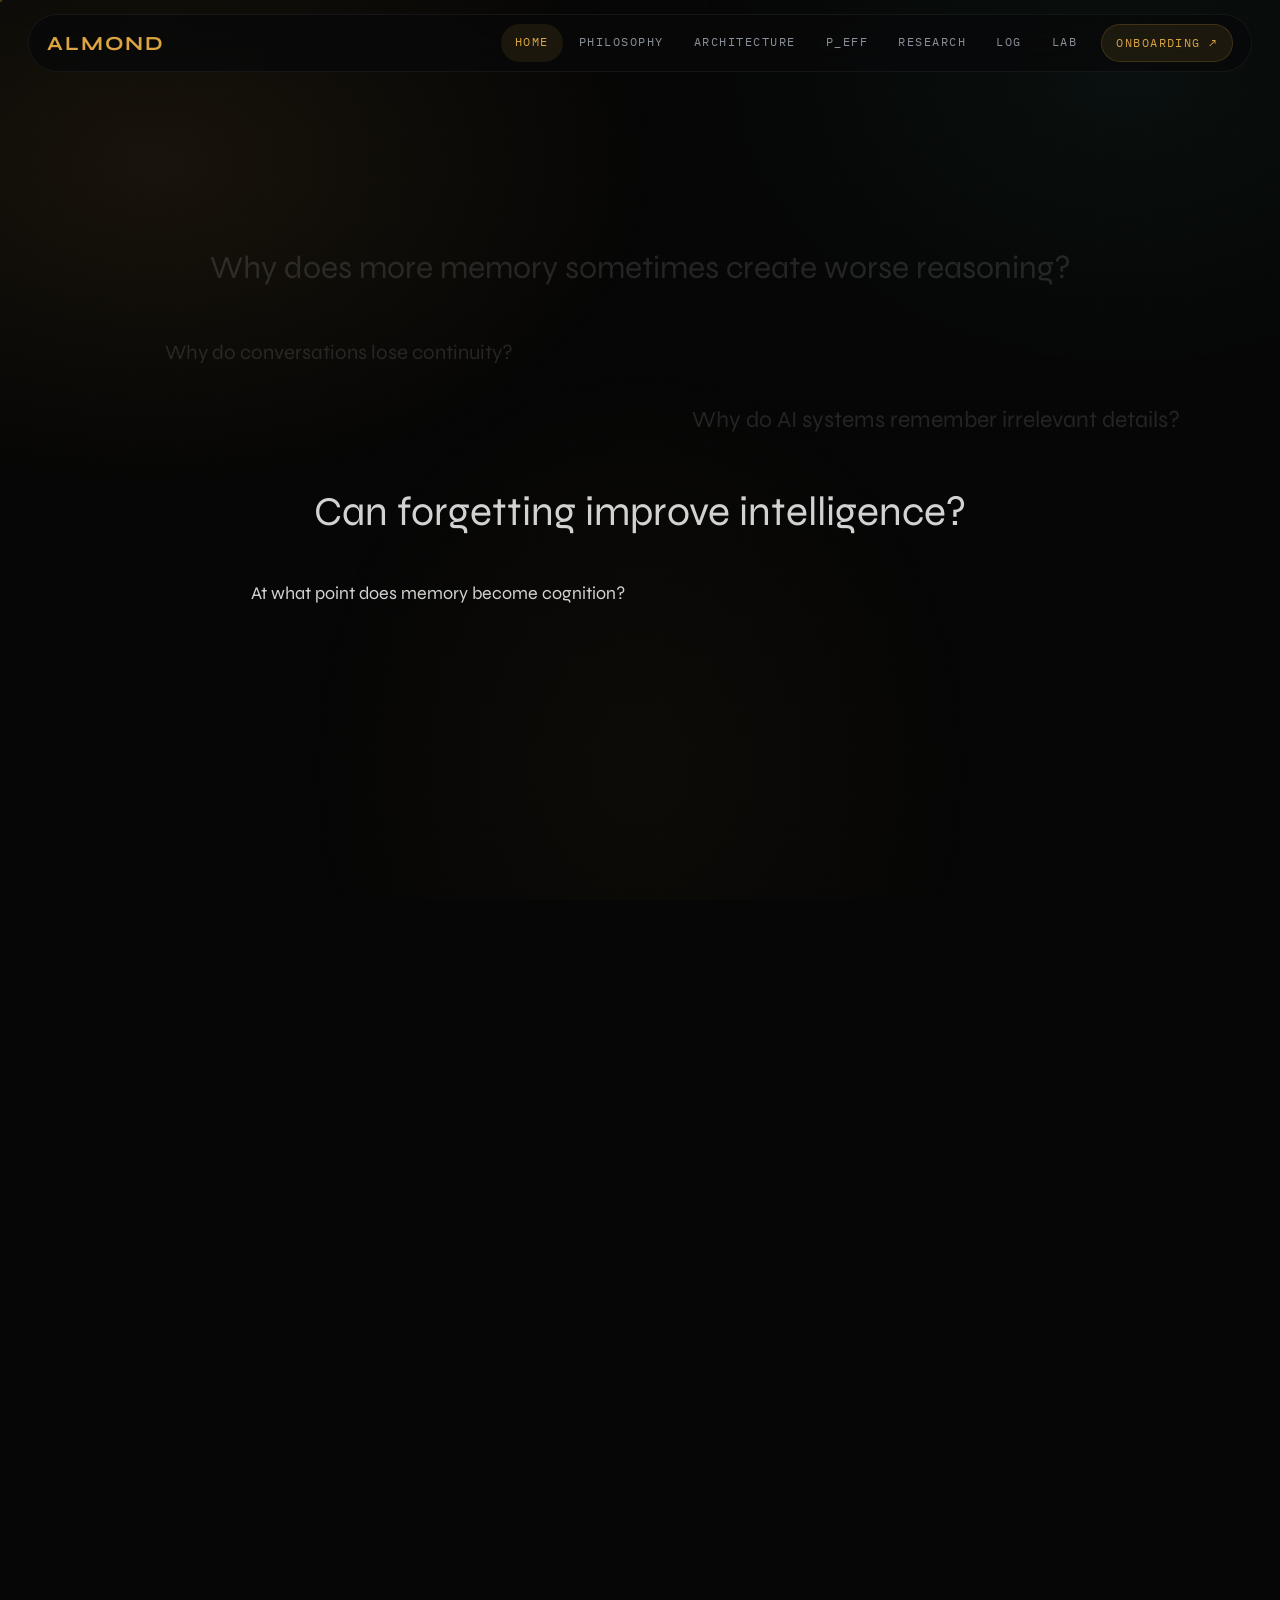
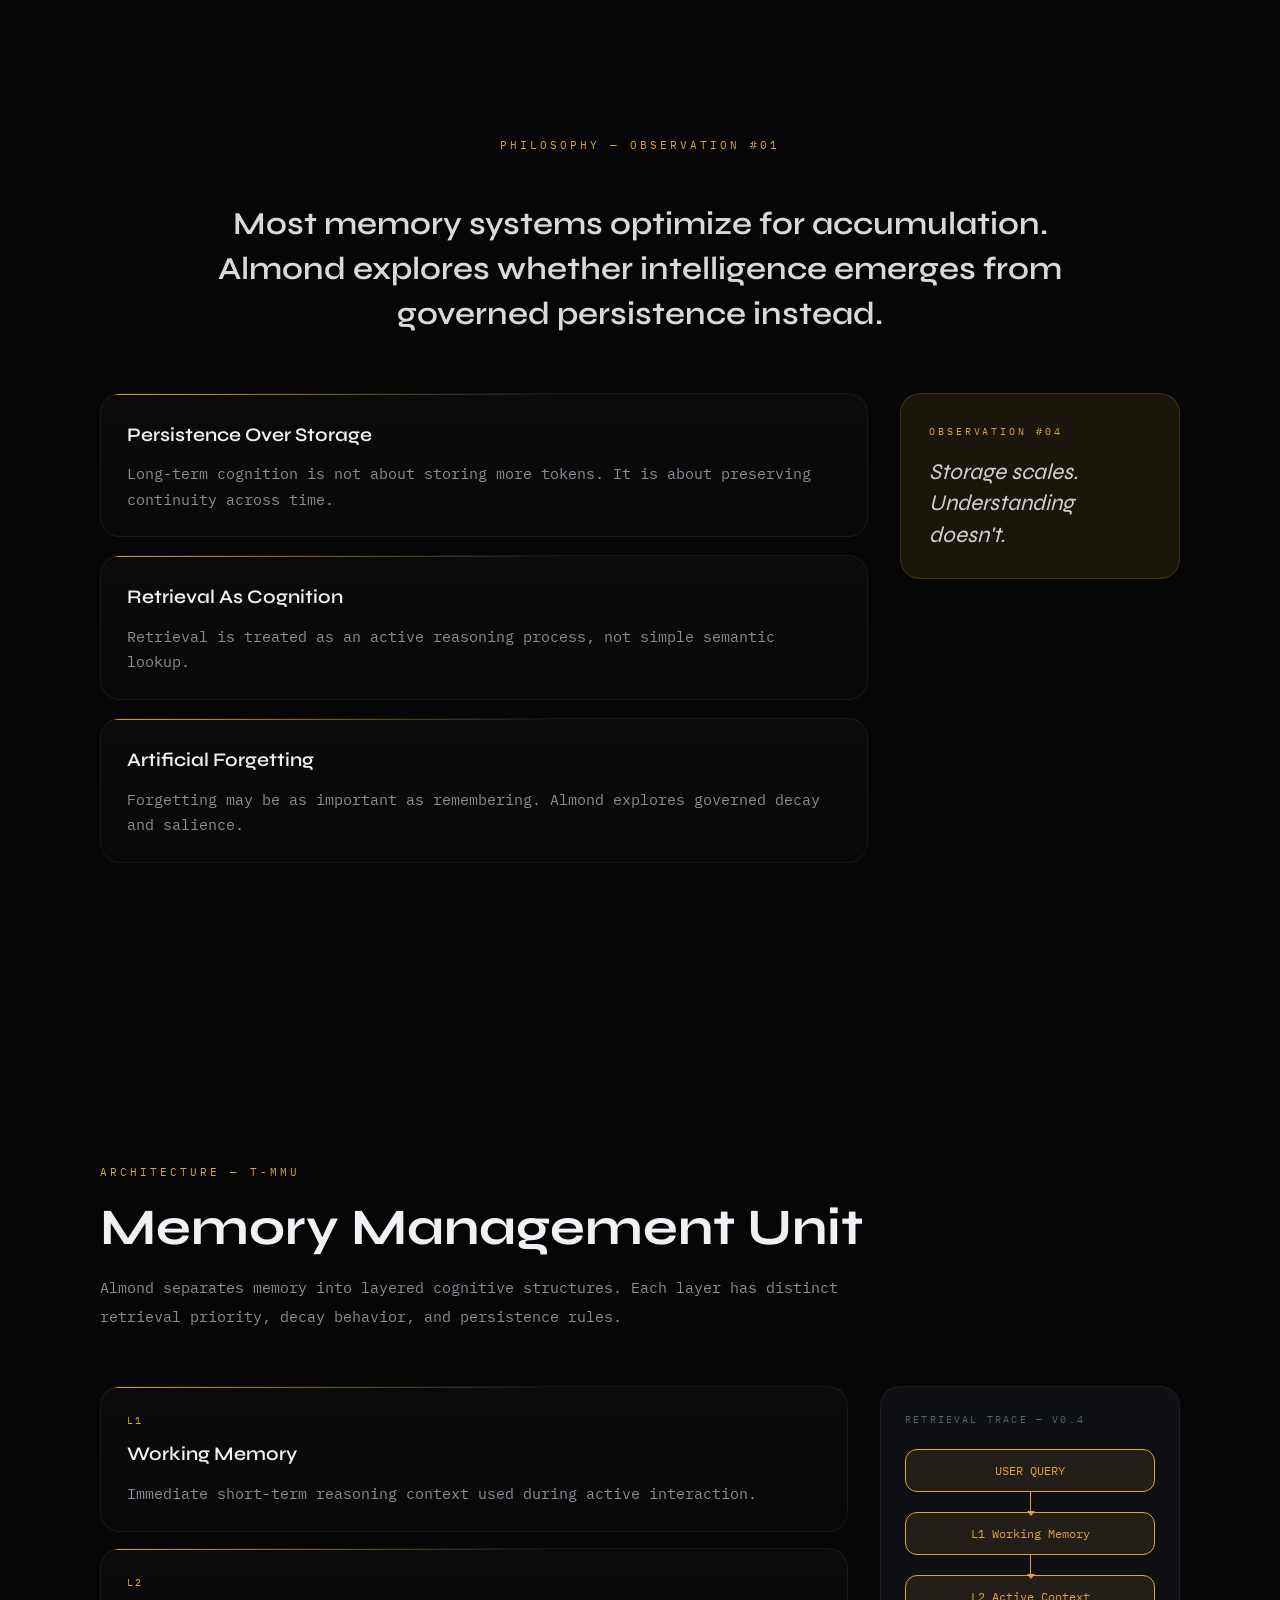
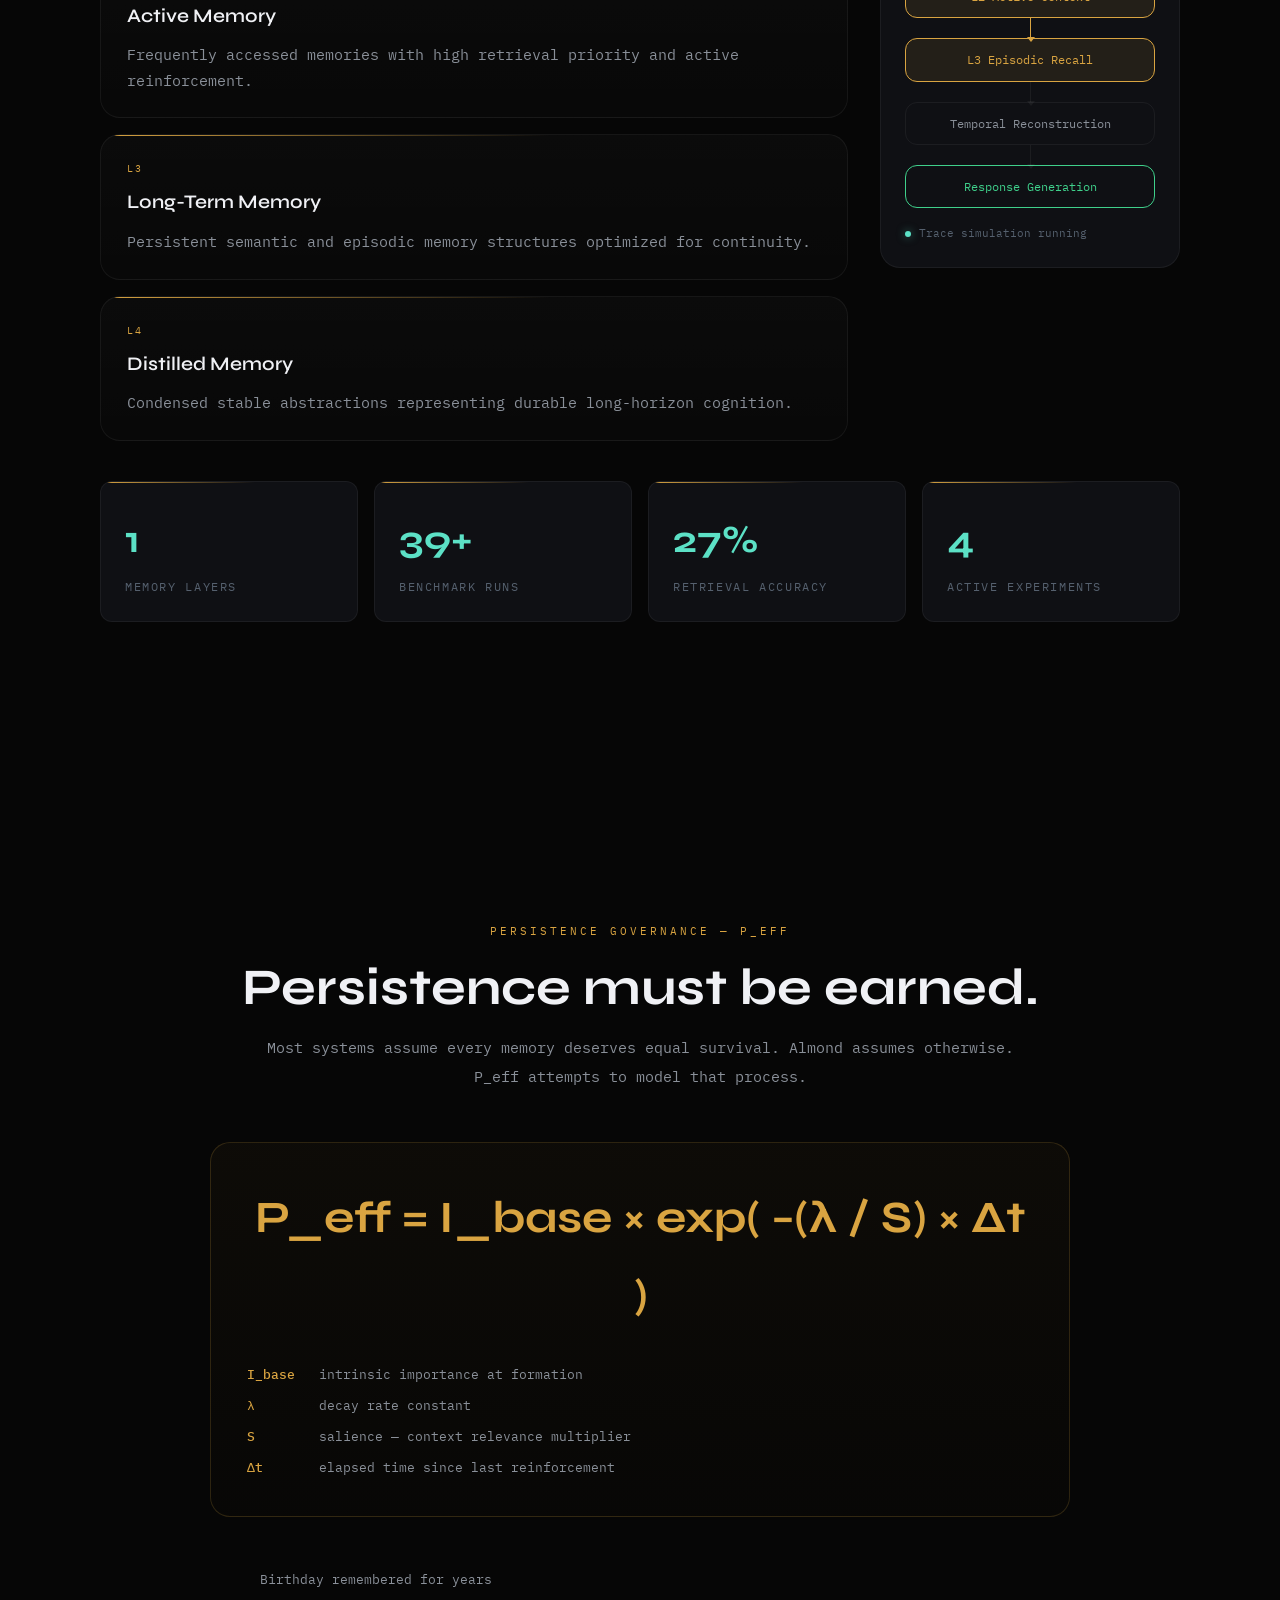
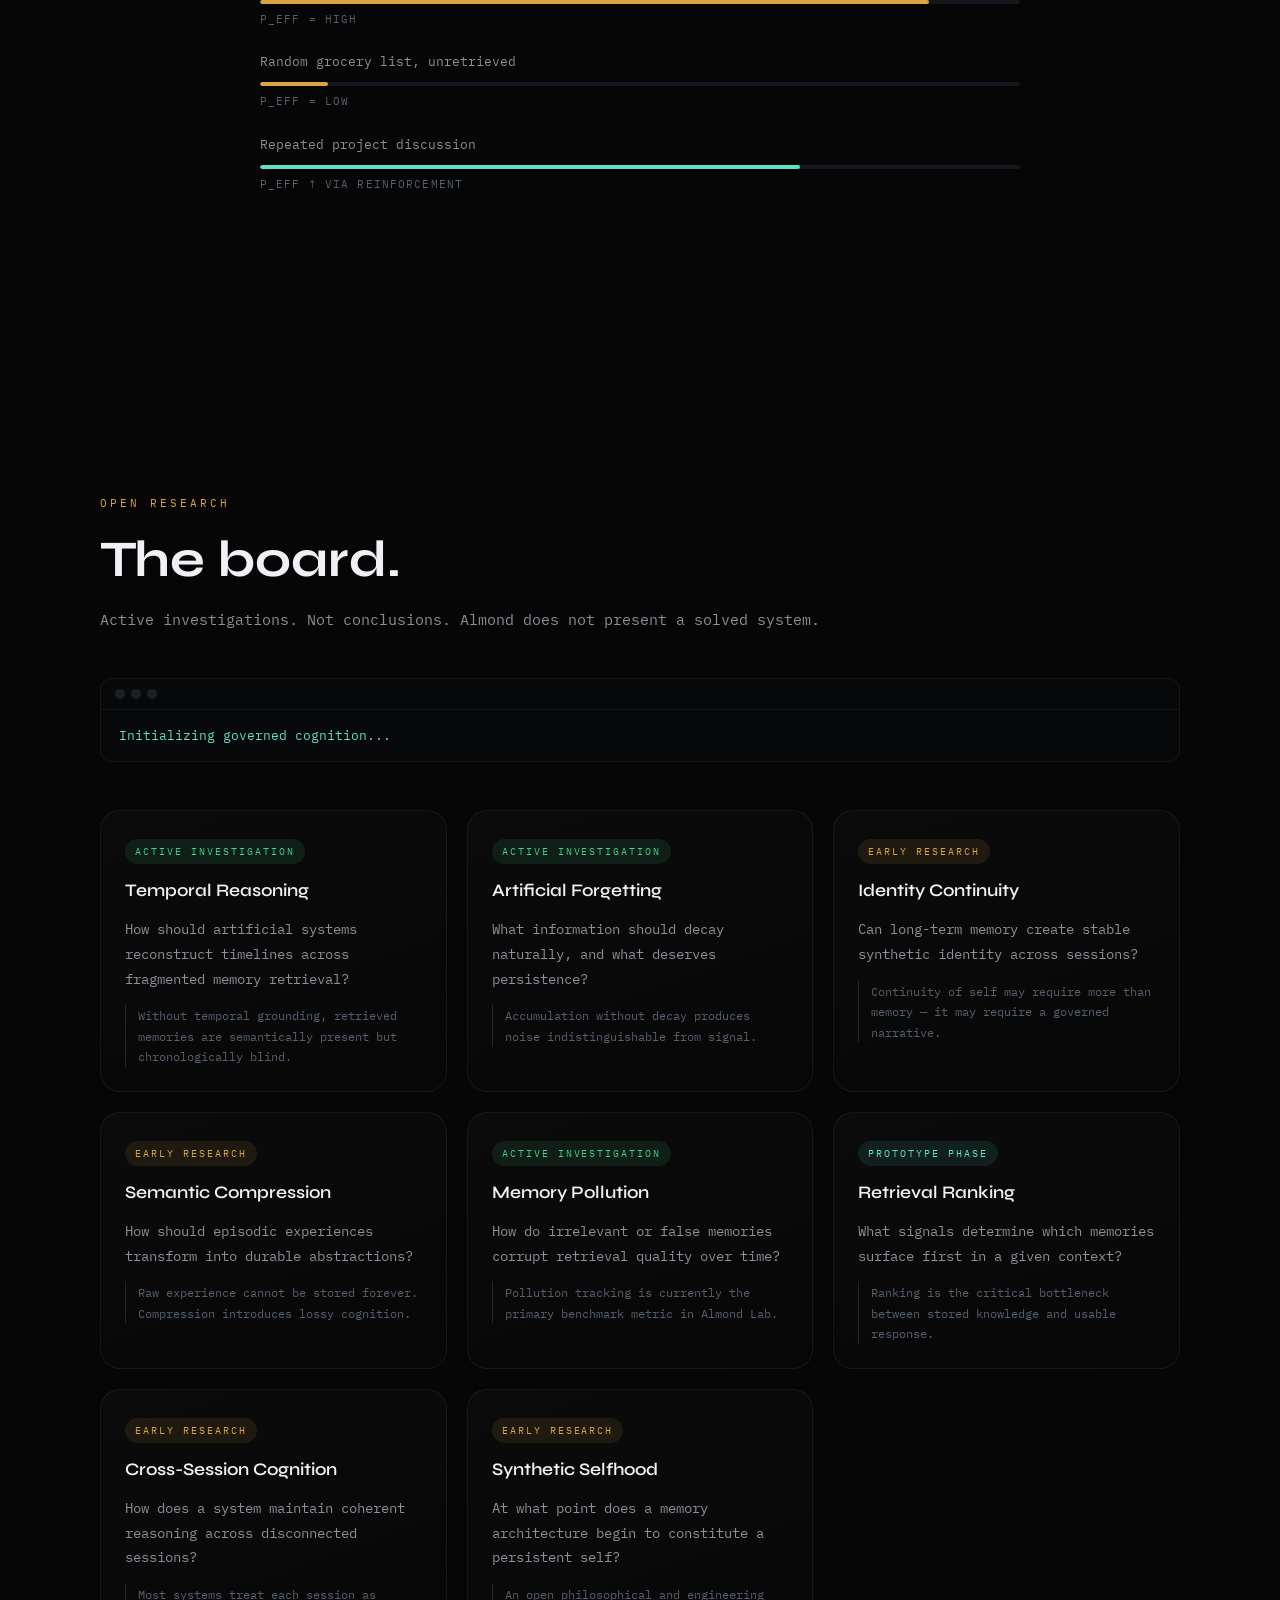
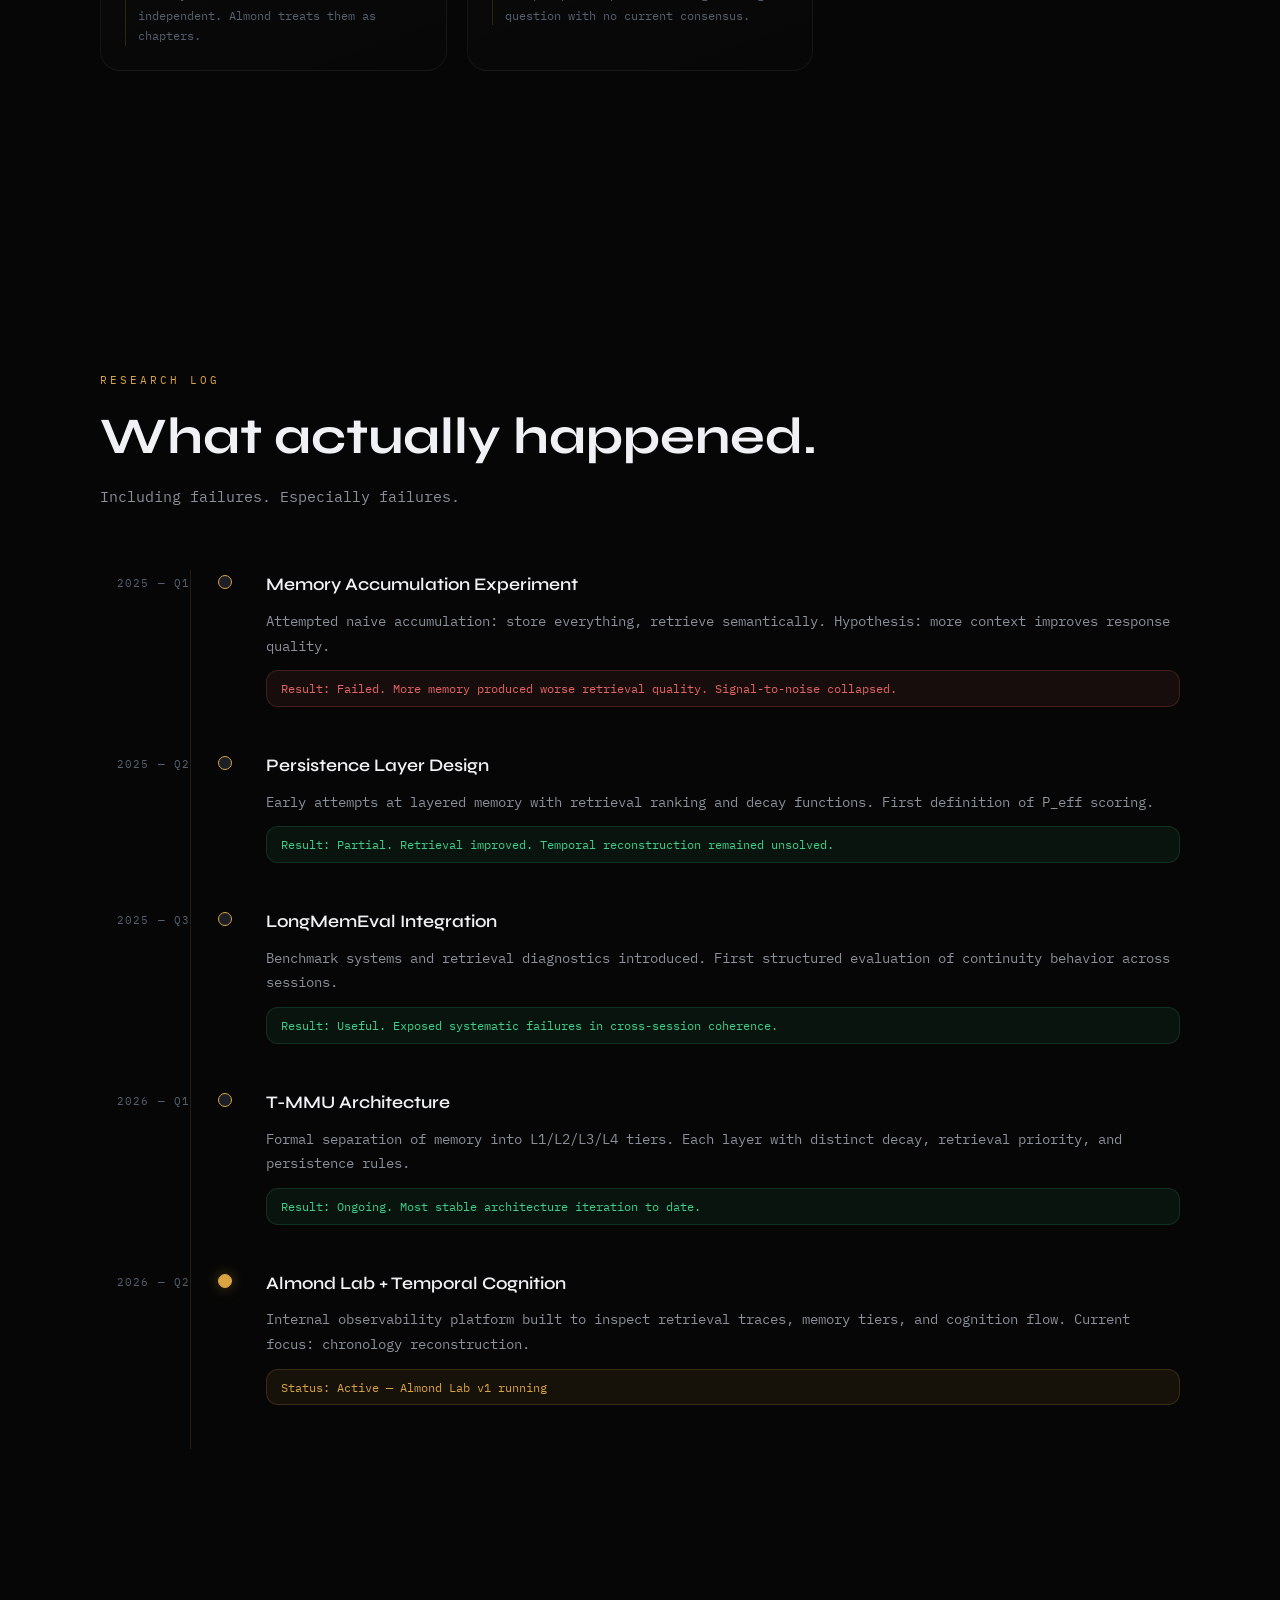
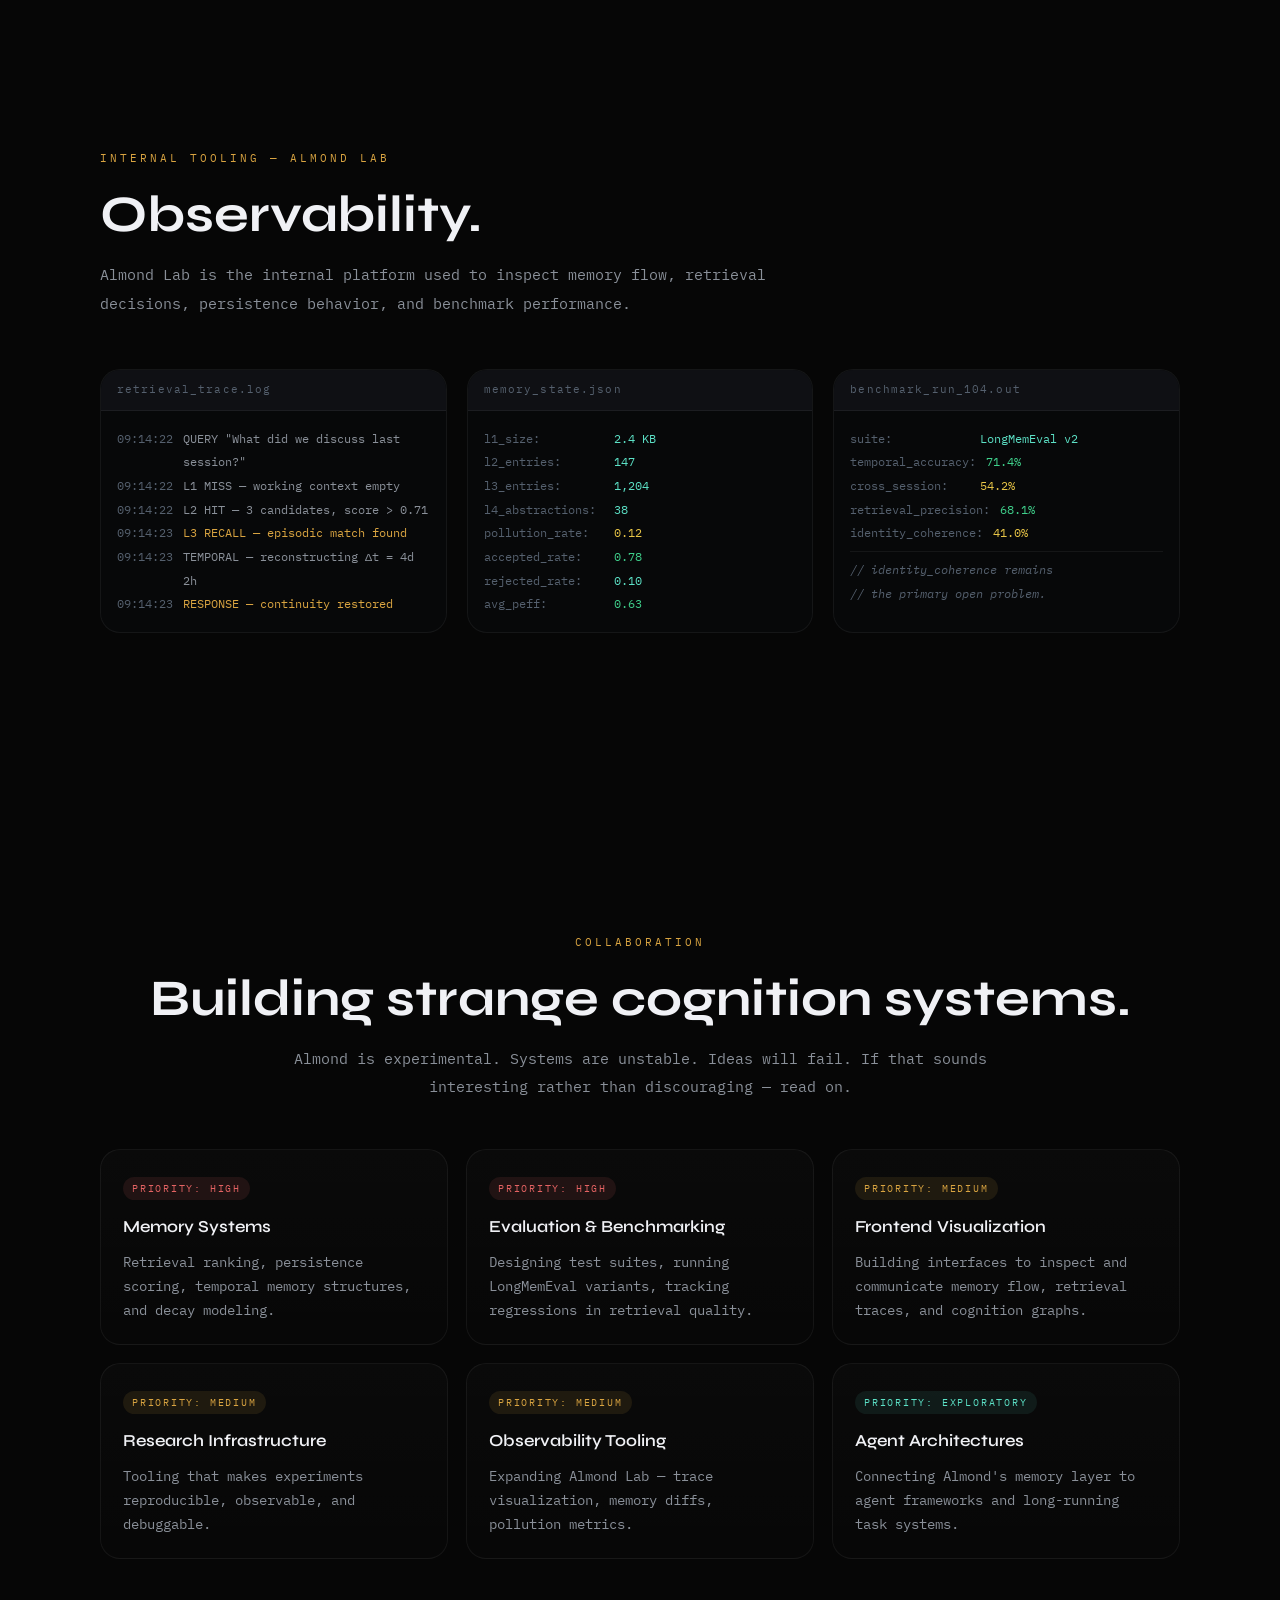
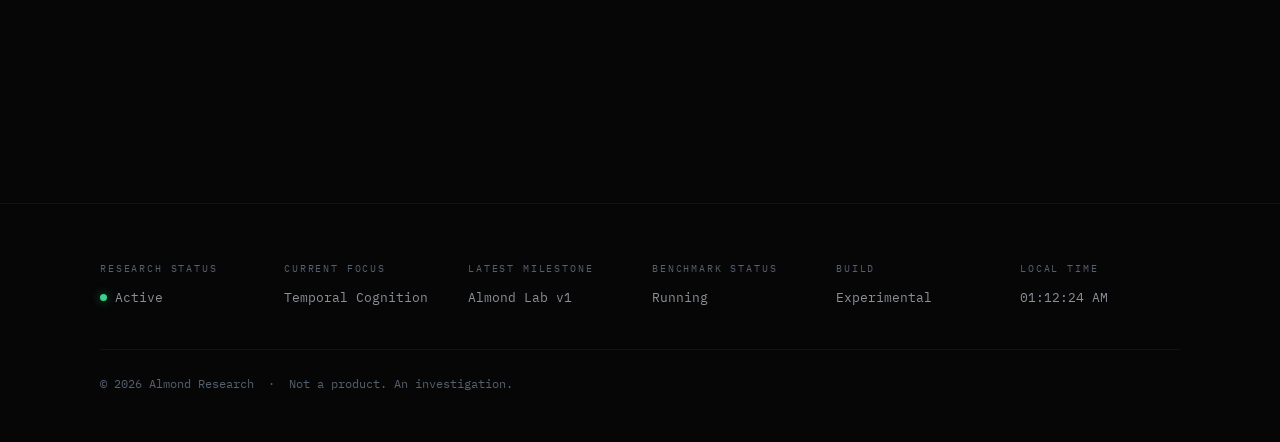
==== commit 0d5bd0d3: "Almond Web V9 added onboarding page" ====
--- a/index.html
+++ b/index.html
@@ -26,7 +26,8 @@
             <a href="#questions">Research</a>
             <a href="#journey">Log</a>
             <a href="#lab">Lab</a>
-            <a href="#onboarding">Collaborate</a>
+            
+            <a href="onboarding.html" class="nav-onboard">Onboarding ↗</a>
         </div>
     </nav>
 
@@ -50,7 +51,7 @@
             </div>
             <div class="btn-group" id="hero-btns">
                 <a href="#architecture" class="btn btn-primary">Explore Architecture</a>
-                <a href="#onboarding" class="btn">Collaborate</a>
+                <a href="onboarding.html" class="btn">Join the Experiment</a>
             </div>
         </div>
     </section>
--- a/css/style.css
+++ b/css/style.css
@@ -903,4 +903,1209 @@
     .timeline-item { grid-template-columns: 64px 16px 1fr; }
     .research-board { grid-template-columns: 1fr; }
     .lab-grid { grid-template-columns: 1fr; }
+}
+
+
+/* ===================================================
+   V9 — ONBOARDING PAGE ADDITIONS
+=================================================== */
+
+/* Navbar special link */
+.nav-onboard {
+    background: var(--amber-soft) !important;
+    color: var(--amber) !important;
+    border: 1px solid var(--border-amber);
+    margin-left: 8px;
+}
+
+/* === ONBOARDING PAGE BODY === */
+body.onboarding-page { --page: onboarding; }
+
+/* Hero */
+.ob-hero {
+    min-height: 100vh;
+    display: flex;
+    flex-direction: column;
+    justify-content: center;
+    padding: 140px 100px 100px;
+    max-width: 1500px;
+    margin: 0 auto;
+}
+
+.ob-hero-eyebrow {
+    display: flex;
+    gap: 20px;
+    margin-bottom: 36px;
+    flex-wrap: wrap;
+}
+
+.ob-indicator {
+    display: flex;
+    align-items: center;
+    gap: 8px;
+    font-size: 0.72rem;
+    color: var(--text-2);
+    letter-spacing: 0.12em;
+    text-transform: uppercase;
+}
+
+.ob-indicator .dot-green { background: var(--green); box-shadow: 0 0 8px rgba(63,208,139,0.5); }
+.ob-indicator .dot-amber { background: var(--amber); box-shadow: 0 0 8px rgba(217,164,65,0.4); }
+.ob-indicator .dot-mint  { background: var(--mint);  box-shadow: 0 0 8px rgba(92,225,198,0.4); }
+
+.ob-indicator span:first-child {
+    width: 7px; height: 7px;
+    border-radius: 50%;
+    flex-shrink: 0;
+}
+
+.ob-title {
+    font-family: var(--display);
+    font-size: clamp(3.5rem, 8vw, 7.5rem);
+    line-height: 0.9;
+    letter-spacing: -0.05em;
+    font-weight: 800;
+    margin-bottom: 28px;
+}
+
+.ob-title em {
+    font-style: normal;
+    color: var(--amber);
+}
+
+.ob-sub {
+    max-width: 680px;
+    color: var(--text-2);
+    font-size: 0.98rem;
+    line-height: 1.9;
+    margin-bottom: 48px;
+}
+
+.ob-sub strong { color: var(--text); }
+
+.ob-note {
+    display: inline-flex;
+    align-items: center;
+    gap: 10px;
+    padding: 10px 18px;
+    border-radius: var(--radius-sm);
+    border: 1px solid var(--border);
+    background: var(--surface);
+    font-size: 0.78rem;
+    color: var(--text-3);
+    margin-top: 8px;
+}
+
+/* === GENERAL OB SECTIONS === */
+.ob-section {
+    padding: 100px 100px 80px;
+    max-width: 1500px;
+    margin: 0 auto;
+    position: relative;
+}
+
+.ob-section + .ob-section {
+    border-top: 1px solid var(--border);
+}
+
+/* === GOAL SECTION — split layout === */
+.ob-goal-split {
+    display: grid;
+    grid-template-columns: 1fr 1fr;
+    gap: 64px;
+    margin-top: 52px;
+    align-items: start;
+}
+
+.ob-goal-text p {
+    color: var(--text-2);
+    font-size: 0.96rem;
+    line-height: 1.9;
+    margin-bottom: 18px;
+}
+
+.ob-goal-text p strong { color: var(--text); }
+
+.ob-goal-box {
+    border: 1px solid var(--border-amber);
+    border-radius: var(--radius);
+    padding: 28px;
+    background: var(--amber-soft);
+    position: sticky;
+    top: 100px;
+}
+
+.ob-goal-box-label {
+    font-size: 0.64rem;
+    letter-spacing: 0.25em;
+    text-transform: uppercase;
+    color: var(--amber);
+    margin-bottom: 16px;
+}
+
+.ob-goal-box-item {
+    display: flex;
+    align-items: flex-start;
+    gap: 12px;
+    margin-bottom: 14px;
+    font-size: 0.88rem;
+    color: var(--text-2);
+    line-height: 1.6;
+}
+
+.ob-goal-box-item::before {
+    content: "→";
+    color: var(--amber);
+    flex-shrink: 0;
+    margin-top: 1px;
+}
+
+/* === TEAM SECTION === */
+.ob-team-grid {
+    display: grid;
+    grid-template-columns: repeat(auto-fill, minmax(240px, 1fr));
+    gap: 18px;
+    margin-top: 48px;
+}
+
+.ob-team-card {
+    padding: 24px;
+    border-radius: var(--radius);
+    border: 1px solid var(--border);
+    background: linear-gradient(160deg, rgba(255,255,255,0.025), rgba(255,255,255,0.008));
+    position: relative;
+    overflow: hidden;
+}
+
+.ob-team-card::before {
+    content: "";
+    position: absolute;
+    top: 0; left: 0;
+    width: 100%; height: 1px;
+    background: linear-gradient(90deg, var(--amber), transparent 60%);
+}
+
+.ob-team-avatar {
+    width: 42px; height: 42px;
+    border-radius: 50%;
+    background: var(--amber-soft);
+    border: 1px solid var(--border-amber);
+    display: flex;
+    align-items: center;
+    justify-content: center;
+    font-family: var(--display);
+    font-size: 0.9rem;
+    color: var(--amber);
+    font-weight: 700;
+    margin-bottom: 14px;
+}
+
+.ob-team-avatar.open-avatar {
+    background: var(--surface-3);
+    border-color: var(--border);
+    color: var(--text-3);
+    font-size: 1.2rem;
+}
+
+.ob-team-name {
+    font-family: var(--display);
+    font-size: 1rem;
+    font-weight: 600;
+    margin-bottom: 4px;
+}
+
+.ob-team-role {
+    font-size: 0.72rem;
+    color: var(--amber);
+    text-transform: uppercase;
+    letter-spacing: 0.14em;
+    margin-bottom: 12px;
+}
+
+.ob-team-role.open-role { color: var(--text-3); }
+
+.ob-team-tags {
+    display: flex;
+    flex-wrap: wrap;
+    gap: 6px;
+}
+
+.ob-tag {
+    font-size: 0.62rem;
+    padding: 3px 9px;
+    border-radius: 999px;
+    border: 1px solid var(--border);
+    color: var(--text-3);
+    letter-spacing: 0.08em;
+}
+
+.ob-tag.tag-open {
+    border-color: var(--border-amber);
+    color: var(--amber);
+    background: var(--amber-soft);
+}
+
+/* === ROLES SECTION === */
+.ob-roles-list {
+    display: flex;
+    flex-direction: column;
+    gap: 16px;
+    margin-top: 48px;
+}
+
+.ob-role {
+    display: grid;
+    grid-template-columns: 1fr auto;
+    gap: 24px;
+    padding: 24px 28px;
+    border-radius: var(--radius);
+    border: 1px solid var(--border);
+    background: linear-gradient(160deg, rgba(255,255,255,0.022), rgba(255,255,255,0.007));
+    transition: border-color 0.2s ease, transform 0.2s ease;
+    align-items: start;
+}
+
+.ob-role:hover { border-color: var(--border-amber); transform: translateX(4px); }
+
+.ob-role-main h4 {
+    font-family: var(--display);
+    font-size: 1.15rem;
+    font-weight: 600;
+    margin-bottom: 8px;
+}
+
+.ob-role-main p {
+    color: var(--text-2);
+    font-size: 0.88rem;
+    line-height: 1.75;
+    margin-bottom: 14px;
+    max-width: 580px;
+}
+
+.ob-role-skills {
+    display: flex;
+    flex-wrap: wrap;
+    gap: 6px;
+}
+
+.ob-skill {
+    font-size: 0.64rem;
+    padding: 3px 10px;
+    border-radius: 999px;
+    background: var(--surface-2);
+    border: 1px solid var(--border);
+    color: var(--text-3);
+    letter-spacing: 0.08em;
+}
+
+.ob-role-meta {
+    display: flex;
+    flex-direction: column;
+    gap: 8px;
+    align-items: flex-end;
+    flex-shrink: 0;
+    min-width: 130px;
+}
+
+.ob-meta-badge {
+    font-size: 0.62rem;
+    padding: 4px 10px;
+    border-radius: 999px;
+    letter-spacing: 0.12em;
+    text-transform: uppercase;
+    white-space: nowrap;
+}
+
+.badge-high   { background: rgba(228,99,99,0.1);   color: var(--red);   border: 1px solid rgba(228,99,99,0.2); }
+.badge-med    { background: rgba(217,164,65,0.1);   color: var(--amber); border: 1px solid var(--border-amber); }
+.badge-adv    { background: rgba(92,225,198,0.08);  color: var(--mint);  border: 1px solid rgba(92,225,198,0.2); }
+.badge-int    { background: rgba(63,208,139,0.08);  color: var(--green); border: 1px solid rgba(63,208,139,0.18);}
+.badge-beg    { background: rgba(255,255,255,0.05); color: var(--text-2);border: 1px solid var(--border); }
+
+.ob-hours {
+    font-size: 0.68rem;
+    color: var(--text-3);
+    text-align: right;
+}
+
+/* === BEGINNER TASKS === */
+.ob-tasks-grid {
+    display: grid;
+    grid-template-columns: repeat(auto-fill, minmax(240px, 1fr));
+    gap: 14px;
+    margin-top: 48px;
+}
+
+.ob-task {
+    display: flex;
+    align-items: flex-start;
+    gap: 12px;
+    padding: 18px 20px;
+    border-radius: var(--radius-sm);
+    border: 1px solid var(--border);
+    background: var(--surface);
+    font-size: 0.86rem;
+    color: var(--text-2);
+    transition: border-color 0.2s ease;
+}
+
+.ob-task:hover { border-color: var(--border-amber); color: var(--text); }
+
+.ob-task-icon {
+    font-size: 0.8rem;
+    color: var(--amber);
+    flex-shrink: 0;
+    margin-top: 2px;
+}
+
+.ob-beginner-note {
+    margin-top: 36px;
+    padding: 20px 24px;
+    border-radius: var(--radius-sm);
+    border-left: 2px solid var(--amber);
+    background: var(--amber-soft);
+    font-size: 0.9rem;
+    color: var(--text-2);
+    max-width: 680px;
+}
+
+.ob-beginner-note strong { color: var(--text); }
+
+/* === HOW WORK HAPPENS === */
+.ob-process {
+    display: grid;
+    grid-template-columns: repeat(5, 1fr);
+    gap: 0;
+    margin-top: 52px;
+    position: relative;
+}
+
+.ob-process::before {
+    content: "";
+    position: absolute;
+    top: 28px;
+    left: 10%;
+    width: 80%;
+    height: 1px;
+    background: linear-gradient(90deg, transparent, var(--border-amber), transparent);
+}
+
+.ob-step {
+    display: flex;
+    flex-direction: column;
+    align-items: center;
+    text-align: center;
+    padding: 0 12px;
+    position: relative;
+}
+
+.ob-step-num {
+    width: 56px; height: 56px;
+    border-radius: 50%;
+    border: 1px solid var(--border-amber);
+    background: var(--surface);
+    display: flex;
+    align-items: center;
+    justify-content: center;
+    font-family: var(--display);
+    font-size: 1.2rem;
+    font-weight: 700;
+    color: var(--amber);
+    margin-bottom: 18px;
+    position: relative;
+    z-index: 1;
+}
+
+.ob-step h4 {
+    font-family: var(--display);
+    font-size: 0.95rem;
+    font-weight: 600;
+    margin-bottom: 8px;
+}
+
+.ob-step p {
+    font-size: 0.78rem;
+    color: var(--text-3);
+    line-height: 1.6;
+}
+
+/* === PRIORITY BOARD === */
+.ob-priority-board {
+    display: grid;
+    grid-template-columns: repeat(3, 1fr);
+    gap: 20px;
+    margin-top: 48px;
+}
+
+.ob-priority-col {
+    border-radius: var(--radius);
+    border: 1px solid var(--border);
+    overflow: hidden;
+}
+
+.ob-priority-header {
+    padding: 12px 18px;
+    border-bottom: 1px solid var(--border);
+    font-size: 0.68rem;
+    letter-spacing: 0.2em;
+    text-transform: uppercase;
+}
+
+.ob-priority-header.ph-high  { background: rgba(228,99,99,0.08);  color: var(--red); }
+.ob-priority-header.ph-med   { background: rgba(217,164,65,0.08); color: var(--amber); }
+.ob-priority-header.ph-low   { background: rgba(255,255,255,0.03); color: var(--text-3); }
+
+.ob-priority-items { padding: 14px; display: flex; flex-direction: column; gap: 10px; }
+
+.ob-priority-item {
+    padding: 10px 14px;
+    border-radius: var(--radius-sm);
+    border: 1px solid var(--border);
+    background: var(--surface);
+    font-size: 0.82rem;
+    color: var(--text-2);
+}
+
+/* === FAQ === */
+.ob-faq {
+    display: flex;
+    flex-direction: column;
+    gap: 0;
+    margin-top: 48px;
+    border: 1px solid var(--border);
+    border-radius: var(--radius);
+    overflow: hidden;
+}
+
+.ob-faq-item {
+    border-bottom: 1px solid var(--border);
+    cursor: pointer;
+}
+
+.ob-faq-item:last-child { border-bottom: none; }
+
+.ob-faq-q {
+    padding: 20px 24px;
+    font-size: 0.92rem;
+    color: var(--text);
+    display: flex;
+    justify-content: space-between;
+    align-items: center;
+    user-select: none;
+    transition: background 0.2s ease;
+}
+
+.ob-faq-q:hover { background: rgba(255,255,255,0.025); }
+
+.ob-faq-q::after {
+    content: "+";
+    color: var(--amber);
+    font-size: 1.1rem;
+    transition: transform 0.25s ease;
+    flex-shrink: 0;
+}
+
+.ob-faq-item.open .ob-faq-q::after { transform: rotate(45deg); }
+
+.ob-faq-a {
+    max-height: 0;
+    overflow: hidden;
+    transition: max-height 0.35s ease, padding 0.25s ease;
+    font-size: 0.87rem;
+    color: var(--text-2);
+    line-height: 1.85;
+    padding: 0 24px;
+}
+
+.ob-faq-item.open .ob-faq-a {
+    max-height: 200px;
+    padding: 0 24px 20px;
+}
+
+/* === ROADMAP === */
+.ob-roadmap {
+    display: flex;
+    flex-direction: column;
+    gap: 0;
+    margin-top: 52px;
+    max-width: 600px;
+}
+
+.ob-roadmap-item {
+    display: grid;
+    grid-template-columns: 110px 1px 1fr;
+    gap: 0 24px;
+    padding-bottom: 0;
+}
+
+.ob-roadmap-phase {
+    font-size: 0.65rem;
+    text-transform: uppercase;
+    letter-spacing: 0.18em;
+    color: var(--text-3);
+    padding-top: 6px;
+    text-align: right;
+}
+
+.ob-roadmap-phase.phase-now { color: var(--green); }
+.ob-roadmap-phase.phase-next { color: var(--amber); }
+
+.ob-roadmap-line {
+    display: flex;
+    flex-direction: column;
+    align-items: center;
+}
+
+.ob-roadmap-dot {
+    width: 12px; height: 12px;
+    border-radius: 50%;
+    background: var(--surface-3);
+    border: 1px solid var(--border-amber);
+    flex-shrink: 0;
+    margin-top: 6px;
+}
+
+.ob-roadmap-dot.dot-now {
+    background: var(--green);
+    border-color: var(--green);
+    box-shadow: 0 0 10px rgba(63,208,139,0.4);
+}
+
+.ob-roadmap-dot.dot-next { background: var(--amber); border-color: var(--amber); }
+
+.ob-roadmap-connector {
+    width: 1px;
+    flex: 1;
+    background: rgba(217,164,65,0.15);
+    margin: 4px 0;
+    min-height: 36px;
+}
+
+.ob-roadmap-content {
+    padding-bottom: 40px;
+}
+
+.ob-roadmap-content h4 {
+    font-family: var(--display);
+    font-size: 1.05rem;
+    font-weight: 600;
+    margin-bottom: 6px;
+}
+
+.ob-roadmap-content p {
+    font-size: 0.84rem;
+    color: var(--text-2);
+}
+
+/* === CONTACT === */
+.ob-contact-row {
+    display: flex;
+    gap: 16px;
+    margin-top: 48px;
+    flex-wrap: wrap;
+}
+
+.ob-contact-link {
+    text-decoration: none;
+    padding: 16px 24px;
+    border-radius: var(--radius-sm);
+    border: 1px solid var(--border);
+    background: var(--surface);
+    color: var(--text-2);
+    font-size: 0.84rem;
+    display: flex;
+    align-items: center;
+    gap: 10px;
+    transition: border-color 0.2s ease, color 0.2s ease, transform 0.2s ease;
+}
+
+.ob-contact-link:hover {
+    border-color: var(--border-amber);
+    color: var(--text);
+    transform: translateY(-2px);
+}
+
+.ob-contact-icon { font-size: 1.1rem; }
+
+.ob-contact-note {
+    margin-top: 28px;
+    font-size: 0.8rem;
+    color: var(--text-3);
+    max-width: 560px;
+    line-height: 1.75;
+}
+
+/* === FOOTER (onboarding page) === */
+.ob-footer {
+    border-top: 1px solid var(--border);
+    padding: 36px 100px;
+    max-width: 1500px;
+    margin: 0 auto;
+    display: flex;
+    justify-content: space-between;
+    align-items: center;
+    font-size: 0.72rem;
+    color: var(--text-3);
+}
+
+.ob-footer a {
+    color: var(--amber);
+    text-decoration: none;
+}
+
+/* === RESPONSIVE ONBOARDING === */
+@media (max-width: 1000px) {
+    .ob-hero, .ob-section { padding-left: 28px; padding-right: 28px; }
+    .ob-goal-split { grid-template-columns: 1fr; }
+    .ob-goal-box { position: static; }
+    .ob-role { grid-template-columns: 1fr; }
+    .ob-role-meta { align-items: flex-start; flex-direction: row; flex-wrap: wrap; }
+    .ob-hours { text-align: left; }
+    .ob-process { grid-template-columns: 1fr 1fr; gap: 28px; }
+    .ob-process::before { display: none; }
+    .ob-priority-board { grid-template-columns: 1fr; }
+    .ob-footer { flex-direction: column; gap: 12px; text-align: center; }
+}
+
+@media (max-width: 600px) {
+    .ob-process { grid-template-columns: 1fr; }
+    .ob-title { font-size: 3rem; }
+}
+
+/* === ONBOARDING NAV LINK === */
+.nav-onboard {
+    border: 1px solid var(--border-amber) !important;
+    color: var(--amber) !important;
+    background: var(--amber-soft) !important;
+}
+.nav-onboard:hover {
+    background: rgba(217,164,65,0.18) !important;
+}
+
+/* === OB PAGE — shared with onboarding.html === */
+.ob-page { font-family: var(--mono); }
+
+.ob-hero {
+    min-height: 100vh;
+    display: flex;
+    flex-direction: column;
+    justify-content: center;
+    padding: 160px 100px 100px;
+    max-width: 1500px;
+    margin: 0 auto;
+}
+
+.ob-status-row {
+    display: flex;
+    gap: 28px;
+    flex-wrap: wrap;
+    margin-bottom: 52px;
+}
+
+.ob-status-item {
+    display: flex;
+    align-items: center;
+    gap: 10px;
+    font-size: 0.76rem;
+    color: var(--text-2);
+    text-transform: uppercase;
+    letter-spacing: 0.14em;
+}
+
+.ob-status-item .sdot {
+    width: 8px; height: 8px;
+    border-radius: 50%;
+    background: var(--green);
+    box-shadow: 0 0 10px rgba(63,208,139,0.5);
+    animation: pulse 2.2s infinite;
+    flex-shrink: 0;
+}
+
+.ob-title {
+    font-family: var(--display);
+    font-size: clamp(3rem, 7vw, 7rem);
+    line-height: 0.9;
+    font-weight: 800;
+    letter-spacing: -0.04em;
+    margin-bottom: 28px;
+}
+
+.ob-title .ob-accent { color: var(--amber); }
+
+.ob-sub {
+    max-width: 720px;
+    color: var(--text-2);
+    font-size: 1rem;
+    line-height: 1.9;
+    margin-bottom: 48px;
+}
+
+.ob-sub strong { color: var(--text); }
+
+.ob-section {
+    padding: 120px 100px;
+    max-width: 1500px;
+    margin: 0 auto;
+    position: relative;
+}
+
+.ob-section-inner {
+    max-width: 1200px;
+}
+
+/* === TEAM GRID === */
+.team-grid {
+    display: grid;
+    grid-template-columns: repeat(auto-fill, minmax(220px, 1fr));
+    gap: 18px;
+    margin-top: 48px;
+}
+
+.team-card {
+    padding: 24px;
+    border-radius: var(--radius);
+    border: 1px solid var(--border);
+    background: linear-gradient(180deg, rgba(255,255,255,0.025), rgba(255,255,255,0.008));
+    transition: border-color 0.2s ease;
+}
+
+.team-card:hover { border-color: var(--border-amber); }
+
+.team-card.team-open {
+    border-style: dashed;
+    opacity: 0.65;
+}
+
+.team-card.team-open:hover { opacity: 1; }
+
+.team-avatar {
+    width: 40px; height: 40px;
+    border-radius: 50%;
+    background: var(--amber-soft);
+    border: 1px solid var(--border-amber);
+    display: flex;
+    align-items: center;
+    justify-content: center;
+    font-family: var(--display);
+    font-weight: 700;
+    font-size: 0.9rem;
+    color: var(--amber);
+    margin-bottom: 14px;
+    flex-shrink: 0;
+}
+
+.team-avatar.open-avatar {
+    background: transparent;
+    border-color: var(--border);
+    color: var(--text-3);
+    font-size: 1.1rem;
+}
+
+.team-name {
+    font-family: var(--display);
+    font-size: 0.95rem;
+    font-weight: 600;
+    margin-bottom: 4px;
+}
+
+.team-role-label {
+    font-size: 0.7rem;
+    color: var(--text-3);
+    letter-spacing: 0.1em;
+    text-transform: uppercase;
+    margin-bottom: 10px;
+}
+
+.team-focus {
+    display: flex;
+    flex-wrap: wrap;
+    gap: 6px;
+    margin-top: 10px;
+}
+
+.tag {
+    font-size: 0.62rem;
+    padding: 3px 9px;
+    border-radius: 999px;
+    border: 1px solid var(--border);
+    color: var(--text-3);
+    letter-spacing: 0.08em;
+}
+
+.tag-amber { border-color: var(--border-amber); color: var(--amber); background: var(--amber-soft); }
+
+/* === ROLE CARDS (onboarding) === */
+.ob-roles-grid {
+    display: grid;
+    grid-template-columns: repeat(auto-fill, minmax(320px, 1fr));
+    gap: 20px;
+    margin-top: 48px;
+}
+
+.ob-role-card {
+    padding: 26px;
+    border-radius: var(--radius);
+    border: 1px solid var(--border);
+    background: linear-gradient(160deg, rgba(255,255,255,0.025), rgba(255,255,255,0.008));
+    transition: border-color 0.25s ease, transform 0.25s ease;
+}
+
+.ob-role-card:hover {
+    border-color: var(--border-amber);
+    transform: translateY(-3px);
+}
+
+.ob-role-meta {
+    display: flex;
+    gap: 8px;
+    flex-wrap: wrap;
+    margin-bottom: 14px;
+}
+
+.ob-badge {
+    font-size: 0.6rem;
+    padding: 3px 10px;
+    border-radius: 999px;
+    text-transform: uppercase;
+    letter-spacing: 0.15em;
+    display: inline-block;
+}
+
+.badge-high { background: rgba(228,99,99,0.1); color: var(--red); border: 1px solid rgba(228,99,99,0.2); }
+.badge-med { background: rgba(217,164,65,0.1); color: var(--amber); border: 1px solid var(--border-amber); }
+.badge-low { background: rgba(92,225,198,0.08); color: var(--mint); border: 1px solid rgba(92,225,198,0.15); }
+.badge-adv { background: rgba(255,255,255,0.04); color: var(--text-2); border: 1px solid var(--border); }
+.badge-int { background: rgba(255,255,255,0.03); color: var(--text-3); border: 1px solid var(--border); }
+.badge-beg { background: rgba(63,208,139,0.07); color: var(--green); border: 1px solid rgba(63,208,139,0.15); }
+
+.ob-role-card h4 {
+    font-family: var(--display);
+    font-size: 1.15rem;
+    font-weight: 600;
+    margin-bottom: 10px;
+}
+
+.ob-role-card > p {
+    color: var(--text-2);
+    font-size: 0.88rem;
+    margin-bottom: 16px;
+    line-height: 1.75;
+}
+
+.ob-role-skills {
+    display: flex;
+    flex-wrap: wrap;
+    gap: 6px;
+}
+
+/* === BEGINNER TASKS === */
+.beginner-grid {
+    display: grid;
+    grid-template-columns: repeat(auto-fill, minmax(200px, 1fr));
+    gap: 14px;
+    margin-top: 40px;
+}
+
+.beginner-item {
+    padding: 16px 18px;
+    border-radius: var(--radius-sm);
+    border: 1px solid var(--border);
+    background: rgba(63,208,139,0.04);
+    font-size: 0.84rem;
+    color: var(--text-2);
+    display: flex;
+    align-items: center;
+    gap: 10px;
+    transition: border-color 0.2s ease, color 0.2s ease;
+}
+
+.beginner-item:hover { border-color: rgba(63,208,139,0.3); color: var(--text); }
+
+.beginner-icon {
+    color: var(--green);
+    font-size: 0.9rem;
+    flex-shrink: 0;
+}
+
+/* === PROCESS STEPS === */
+.process-steps {
+    display: grid;
+    grid-template-columns: repeat(5, 1fr);
+    gap: 0;
+    margin-top: 56px;
+    position: relative;
+}
+
+.process-steps::before {
+    content: "";
+    position: absolute;
+    top: 28px;
+    left: 10%;
+    right: 10%;
+    height: 1px;
+    background: linear-gradient(90deg, transparent, var(--border-amber), transparent);
+}
+
+.process-step {
+    display: flex;
+    flex-direction: column;
+    align-items: center;
+    text-align: center;
+    padding: 0 12px;
+    position: relative;
+}
+
+.step-num {
+    width: 56px; height: 56px;
+    border-radius: 50%;
+    border: 1px solid var(--border-amber);
+    background: var(--surface);
+    display: flex;
+    align-items: center;
+    justify-content: center;
+    font-family: var(--display);
+    font-size: 1.1rem;
+    font-weight: 700;
+    color: var(--amber);
+    margin-bottom: 16px;
+    position: relative;
+    z-index: 1;
+}
+
+.step-title {
+    font-family: var(--display);
+    font-size: 0.85rem;
+    font-weight: 600;
+    margin-bottom: 8px;
+}
+
+.step-desc {
+    font-size: 0.76rem;
+    color: var(--text-3);
+    line-height: 1.65;
+}
+
+/* === PRIORITIES BOARD === */
+.priorities-board {
+    display: grid;
+    grid-template-columns: repeat(3, 1fr);
+    gap: 20px;
+    margin-top: 48px;
+}
+
+.priority-col-header {
+    font-size: 0.65rem;
+    letter-spacing: 0.22em;
+    text-transform: uppercase;
+    margin-bottom: 16px;
+    padding-bottom: 10px;
+    border-bottom: 1px solid var(--border);
+}
+
+.priority-col-header.ph-high { color: var(--red); border-color: rgba(228,99,99,0.2); }
+.priority-col-header.ph-med { color: var(--amber); border-color: var(--border-amber); }
+.priority-col-header.ph-low { color: var(--text-3); }
+
+.priority-item {
+    padding: 10px 14px;
+    border-radius: var(--radius-sm);
+    background: rgba(255,255,255,0.02);
+    border: 1px solid var(--border);
+    font-size: 0.82rem;
+    color: var(--text-2);
+    margin-bottom: 10px;
+    transition: border-color 0.2s ease;
+}
+
+.priority-item:hover { border-color: var(--border-amber); color: var(--text); }
+
+/* === FAQ === */
+.faq-list {
+    margin-top: 48px;
+    display: flex;
+    flex-direction: column;
+    gap: 0;
+    max-width: 860px;
+}
+
+.faq-item {
+    border-bottom: 1px solid var(--border);
+    padding: 0;
+    overflow: hidden;
+}
+
+.faq-q {
+    padding: 20px 0;
+    font-size: 0.92rem;
+    color: var(--text);
+    cursor: pointer;
+    display: flex;
+    justify-content: space-between;
+    align-items: center;
+    gap: 16px;
+    transition: color 0.2s ease;
+    user-select: none;
+}
+
+.faq-q:hover { color: var(--amber); }
+
+.faq-q-text { flex: 1; }
+
+.faq-arrow {
+    color: var(--text-3);
+    font-size: 0.8rem;
+    transition: transform 0.3s ease, color 0.2s ease;
+    flex-shrink: 0;
+}
+
+.faq-item.open .faq-arrow { transform: rotate(180deg); color: var(--amber); }
+.faq-item.open .faq-q { color: var(--amber); }
+
+.faq-a {
+    max-height: 0;
+    overflow: hidden;
+    transition: max-height 0.4s ease, padding 0.3s ease;
+    font-size: 0.86rem;
+    color: var(--text-2);
+    line-height: 1.85;
+}
+
+.faq-item.open .faq-a { max-height: 200px; padding-bottom: 20px; }
+
+/* === ROADMAP === */
+.roadmap {
+    display: grid;
+    grid-template-columns: repeat(4, 1fr);
+    gap: 0;
+    margin-top: 56px;
+    position: relative;
+}
+
+.roadmap::before {
+    content: "";
+    position: absolute;
+    top: 28px;
+    left: 12.5%;
+    right: 12.5%;
+    height: 1px;
+    background: rgba(217,164,65,0.15);
+}
+
+.roadmap-step {
+    display: flex;
+    flex-direction: column;
+    align-items: center;
+    text-align: center;
+    padding: 0 16px;
+    position: relative;
+}
+
+.roadmap-dot {
+    width: 56px; height: 56px;
+    border-radius: 50%;
+    border: 1px solid var(--border);
+    background: var(--surface);
+    display: flex;
+    align-items: center;
+    justify-content: center;
+    font-size: 0.65rem;
+    color: var(--text-3);
+    text-transform: uppercase;
+    letter-spacing: 0.12em;
+    margin-bottom: 18px;
+    position: relative;
+    z-index: 1;
+}
+
+.roadmap-dot.rm-now {
+    border-color: var(--amber);
+    color: var(--amber);
+    background: var(--amber-soft);
+    box-shadow: 0 0 18px rgba(217,164,65,0.2);
+}
+
+.roadmap-dot.rm-next { border-color: rgba(92,225,198,0.3); color: var(--mint); }
+
+.roadmap-title {
+    font-family: var(--display);
+    font-size: 0.9rem;
+    font-weight: 600;
+    margin-bottom: 8px;
+}
+
+.roadmap-desc {
+    font-size: 0.75rem;
+    color: var(--text-3);
+    line-height: 1.65;
+}
+
+/* === CONTACT === */
+.contact-links {
+    display: flex;
+    gap: 16px;
+    flex-wrap: wrap;
+    margin-top: 40px;
+}
+
+.contact-link {
+    text-decoration: none;
+    padding: 14px 24px;
+    border-radius: var(--radius);
+    border: 1px solid var(--border);
+    background: var(--surface);
+    color: var(--text-2);
+    font-size: 0.82rem;
+    letter-spacing: 0.1em;
+    display: flex;
+    align-items: center;
+    gap: 10px;
+    transition: all 0.2s ease;
+    text-transform: uppercase;
+}
+
+.contact-link:hover {
+    border-color: var(--border-amber);
+    color: var(--amber);
+    transform: translateY(-2px);
+}
+
+.contact-link-icon { font-size: 1rem; }
+
+/* === OB DIVIDER === */
+.ob-divider {
+    border: none;
+    border-top: 1px solid var(--border);
+    max-width: 1500px;
+    margin: 0 auto;
+}
+
+/* === OB BACK LINK === */
+.ob-back {
+    text-decoration: none;
+    font-size: 0.72rem;
+    color: var(--text-3);
+    letter-spacing: 0.14em;
+    text-transform: uppercase;
+    display: inline-flex;
+    align-items: center;
+    gap: 8px;
+    transition: color 0.2s ease;
+    margin-bottom: 48px;
+}
+.ob-back:hover { color: var(--amber); }
+
+/* === RESPONSIVE OB === */
+@media (max-width: 900px) {
+    .ob-hero, .ob-section { padding: 100px 24px 80px; }
+    .process-steps { grid-template-columns: 1fr 1fr; gap: 24px; }
+    .process-steps::before { display: none; }
+    .priorities-board { grid-template-columns: 1fr; }
+    .roadmap { grid-template-columns: 1fr 1fr; gap: 24px; }
+    .roadmap::before { display: none; }
+}
+
+@media (max-width: 600px) {
+    .ob-title { font-size: 3rem; }
+    .process-steps { grid-template-columns: 1fr; }
+    .roadmap { grid-template-columns: 1fr; }
 }
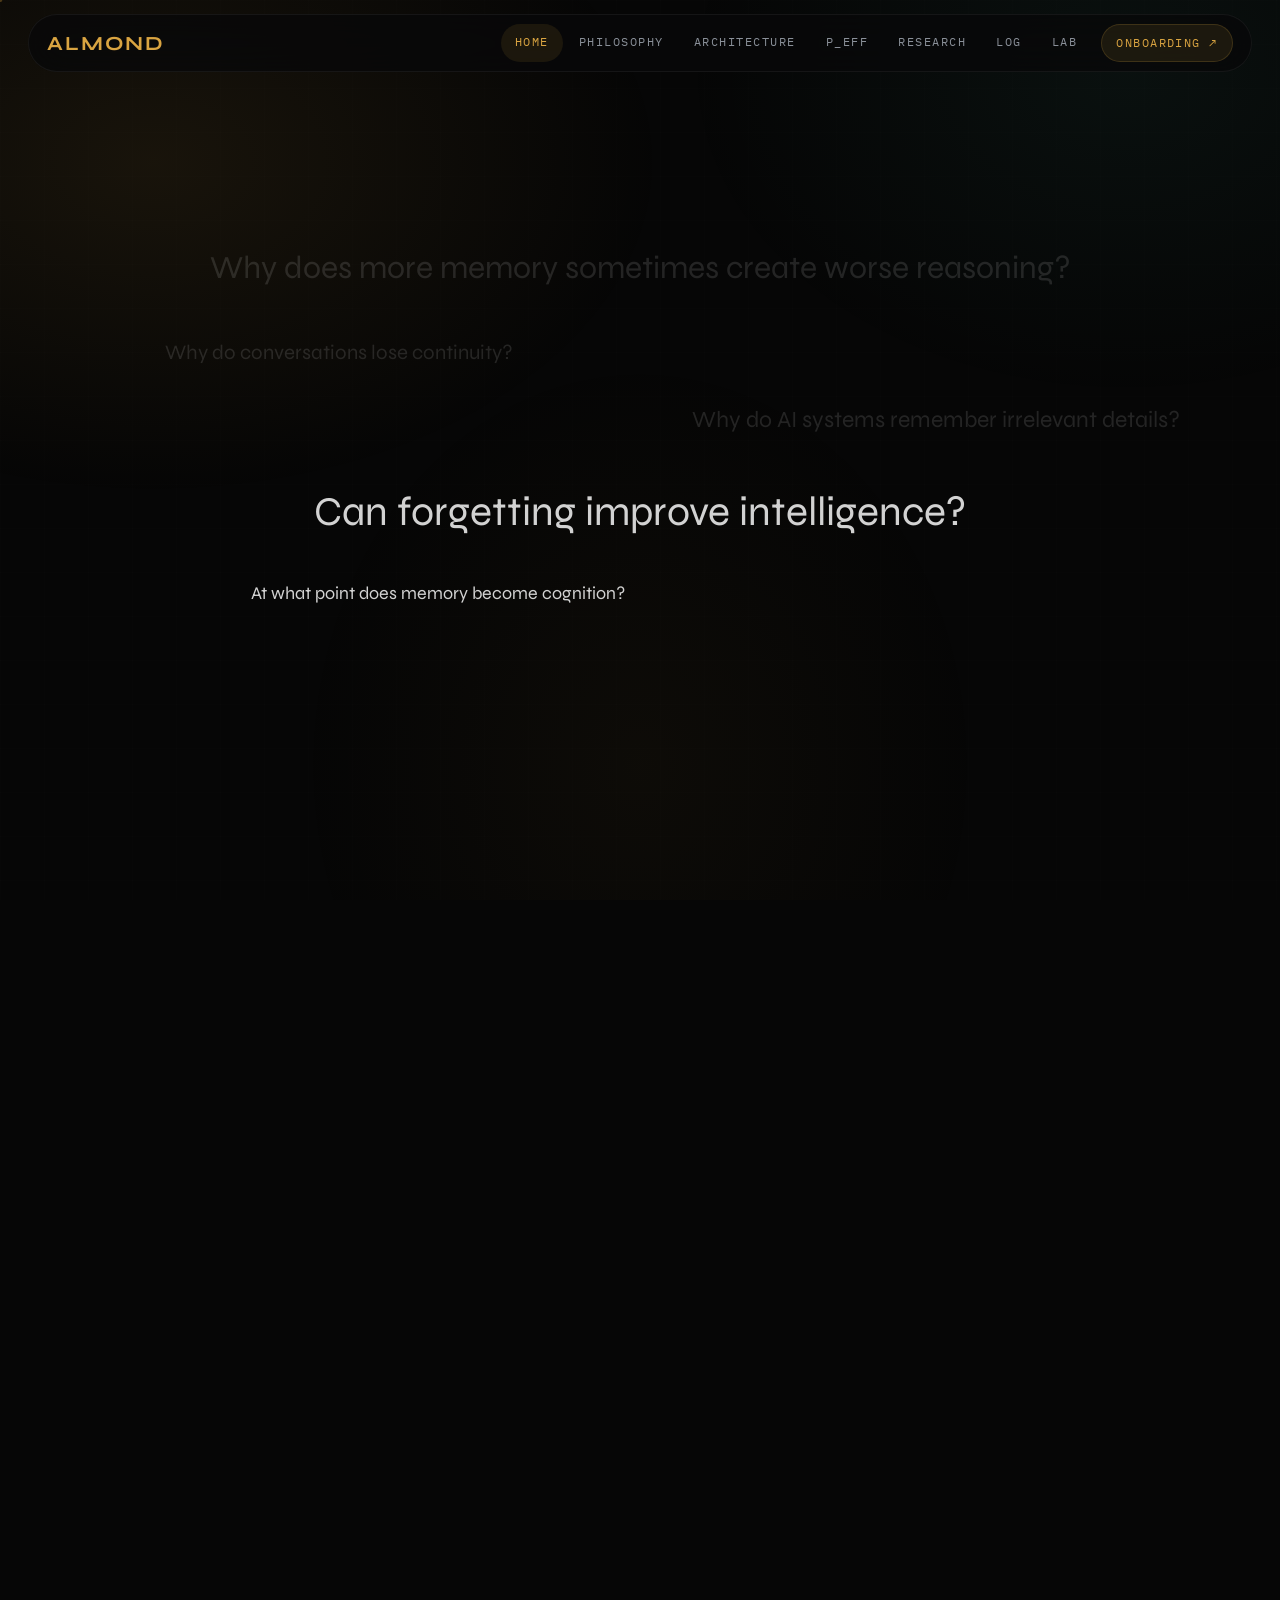
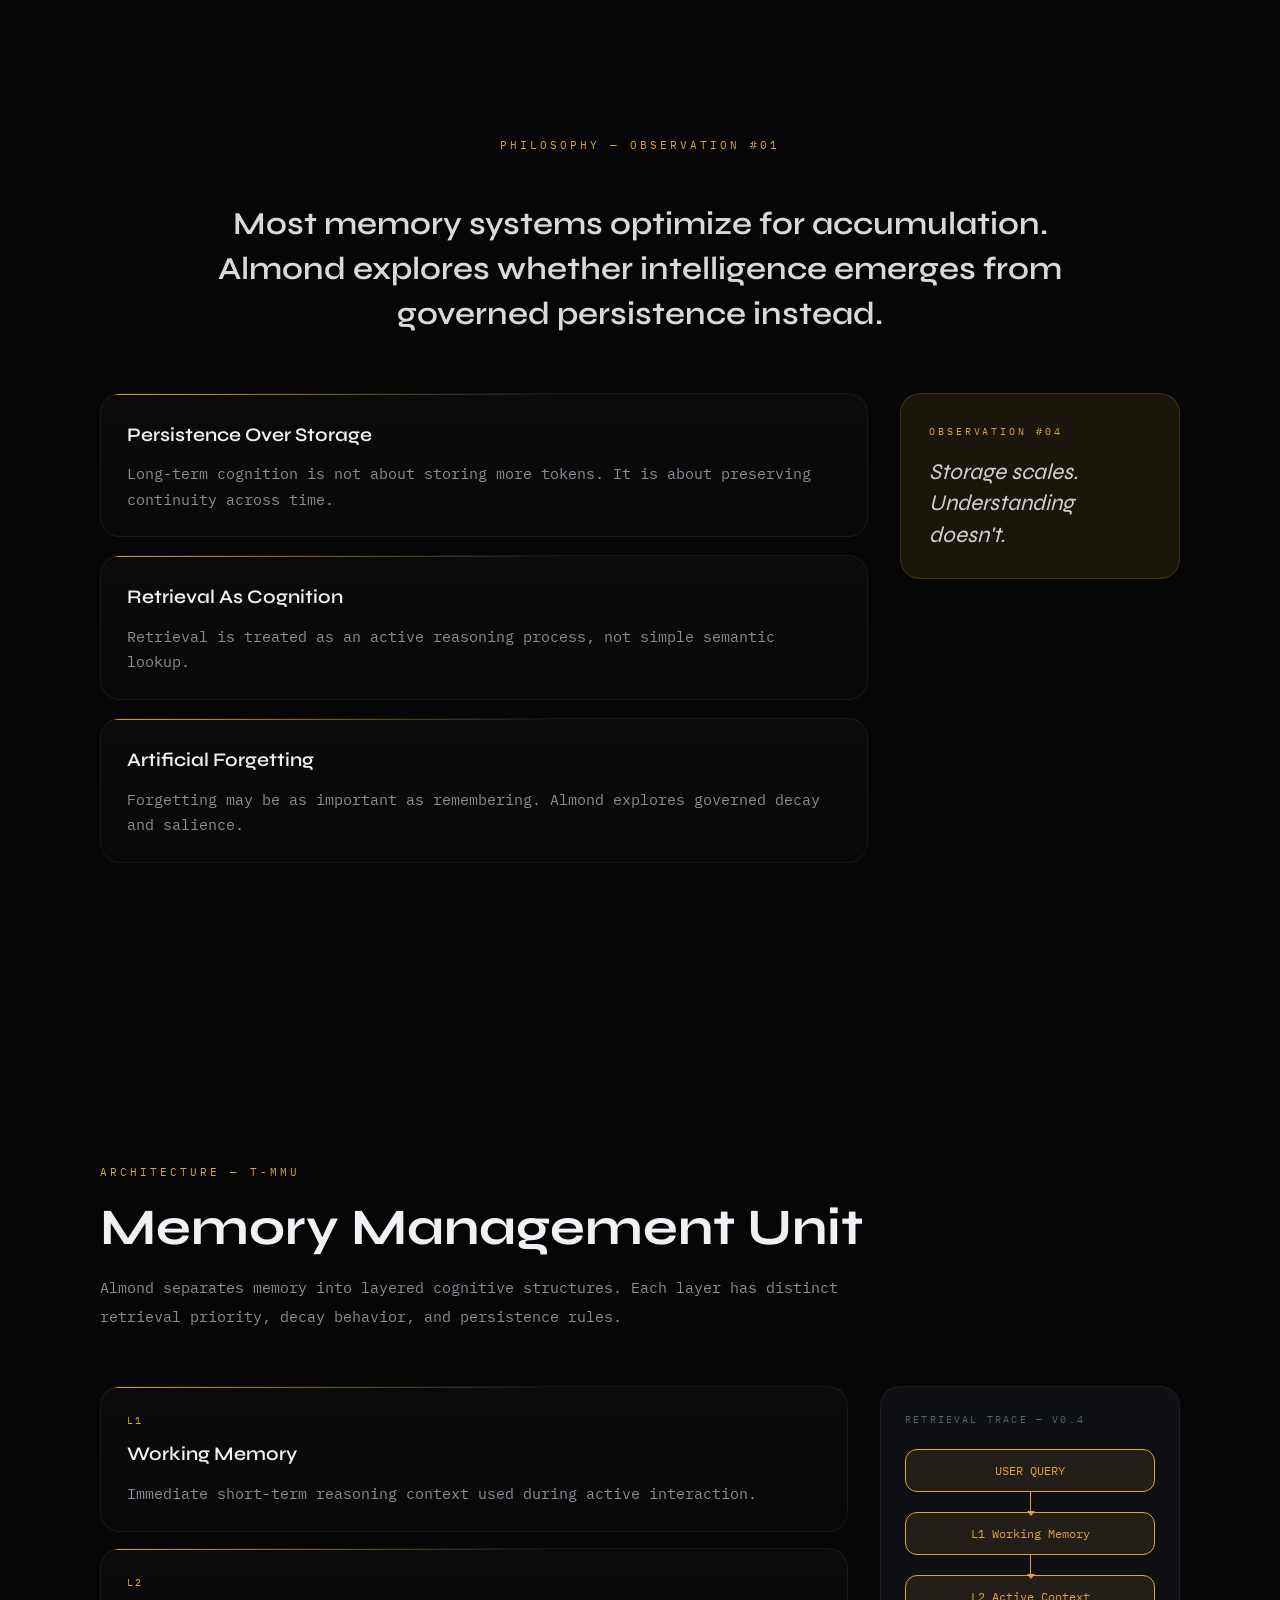
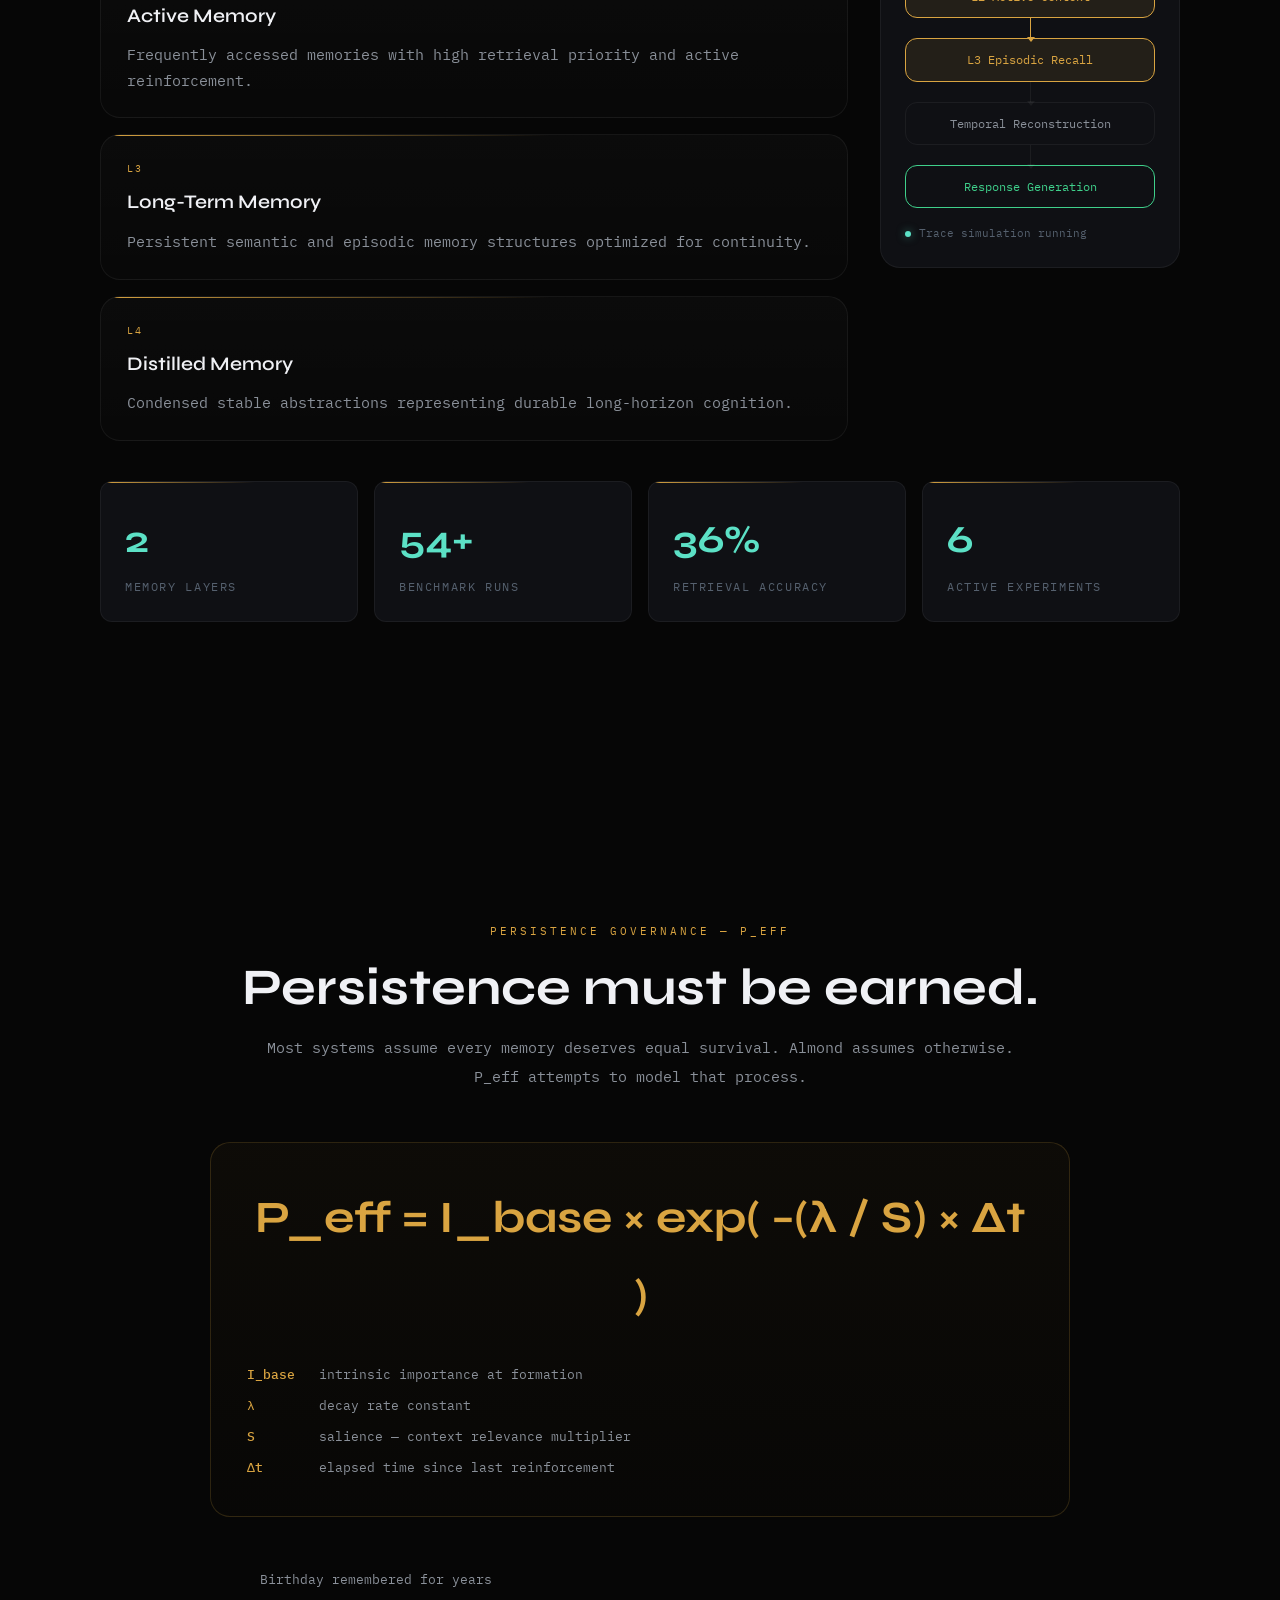
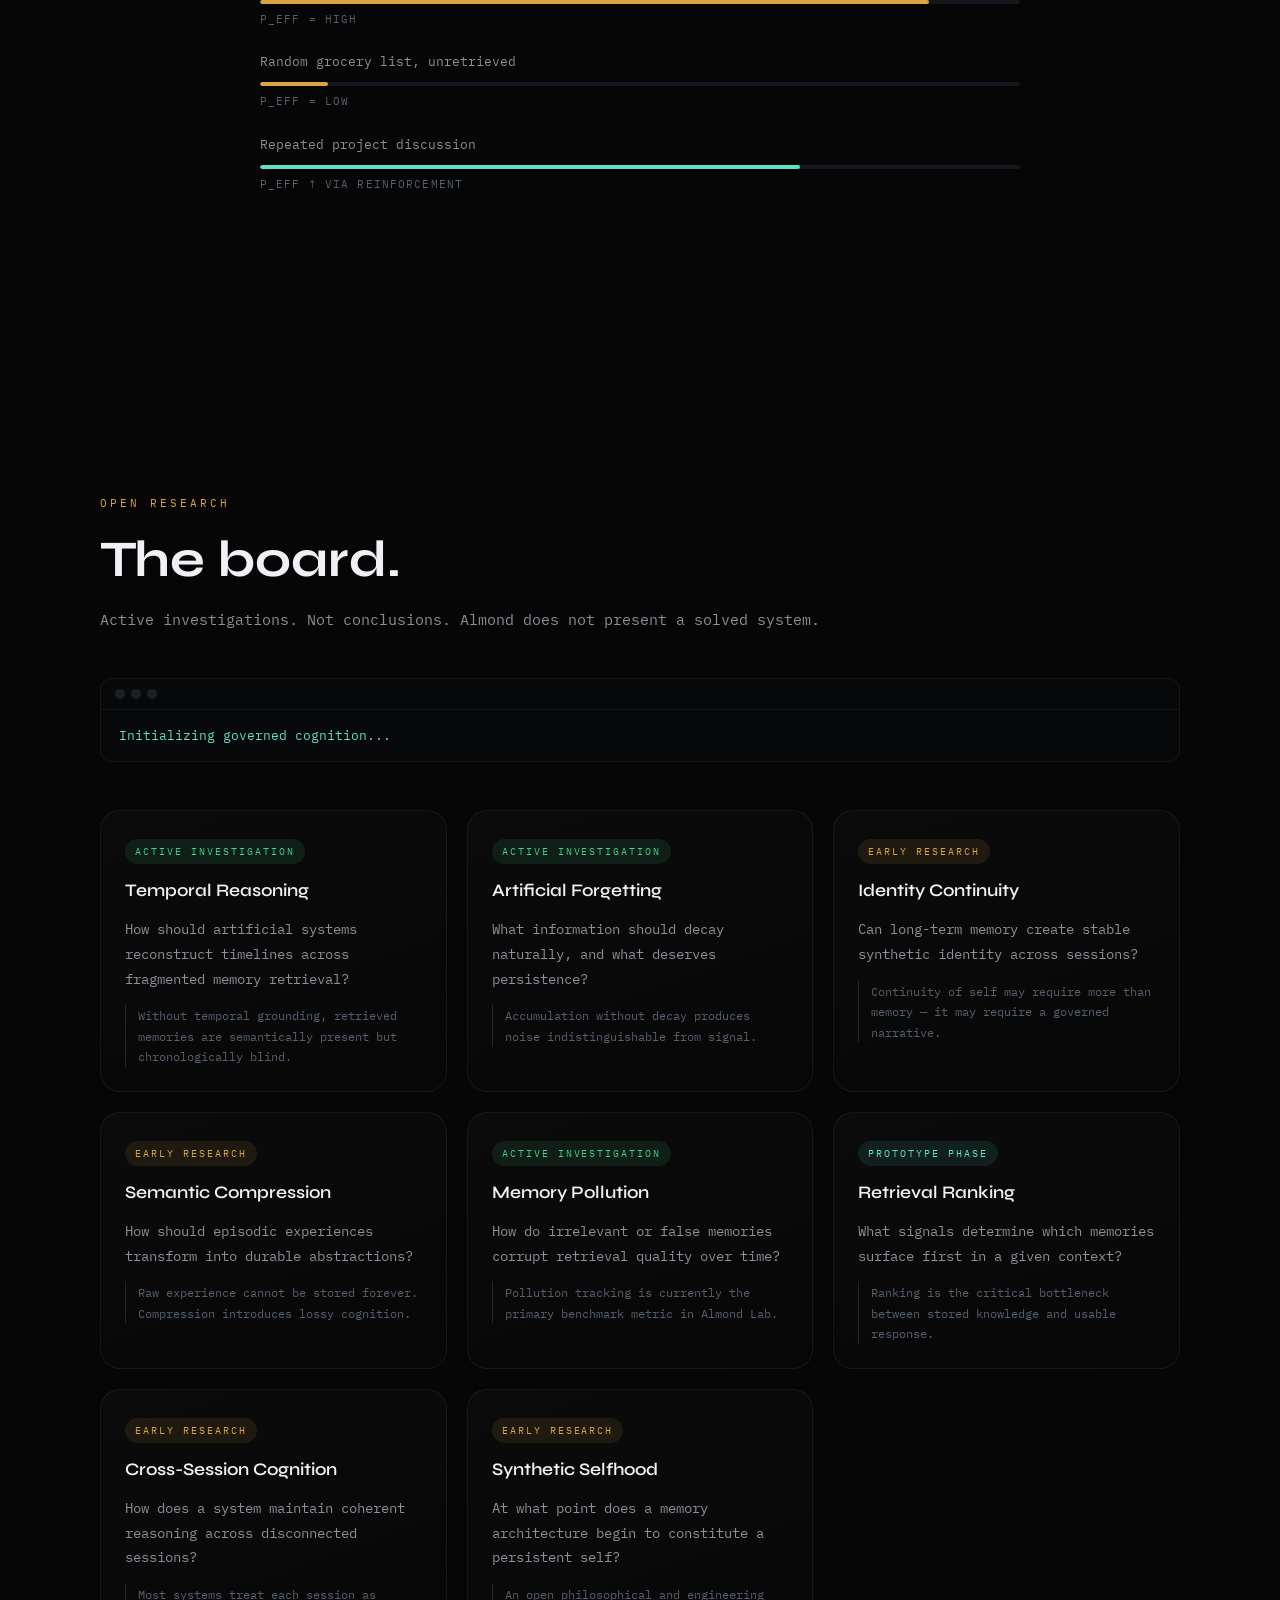
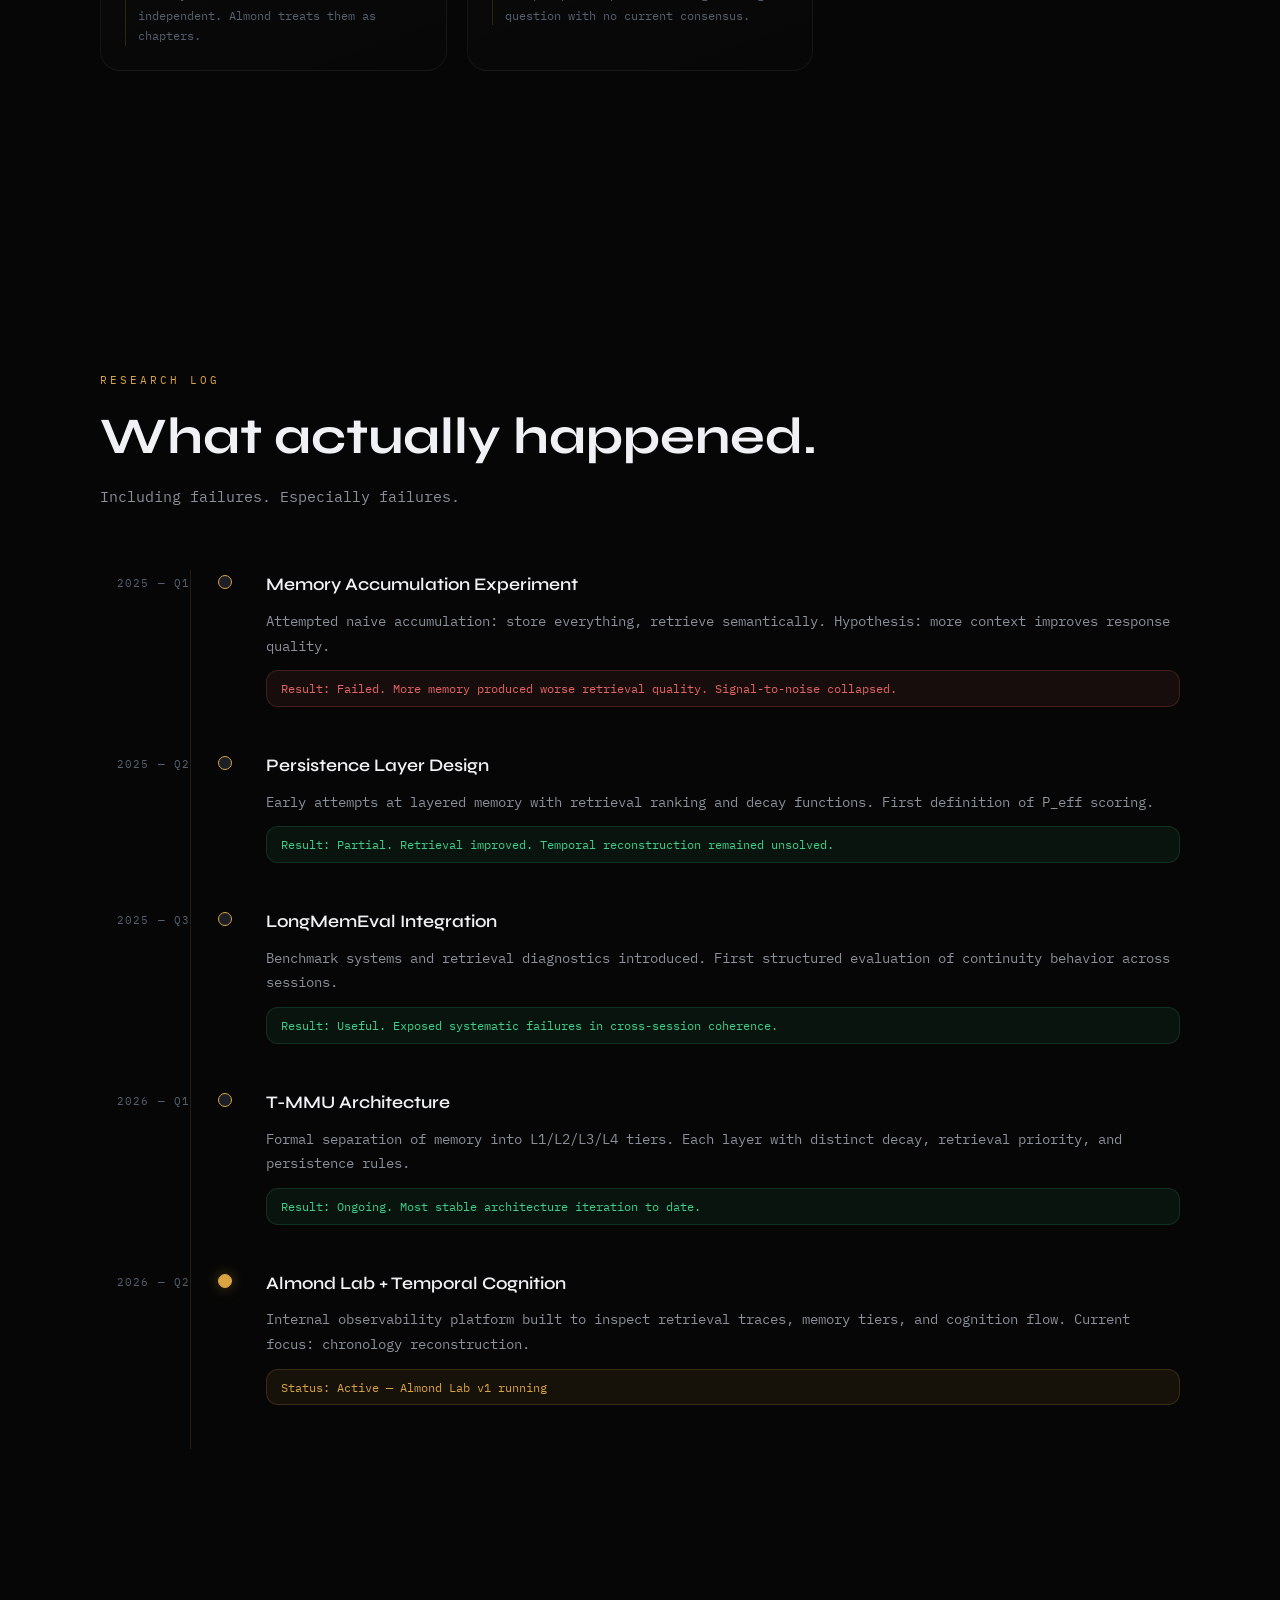
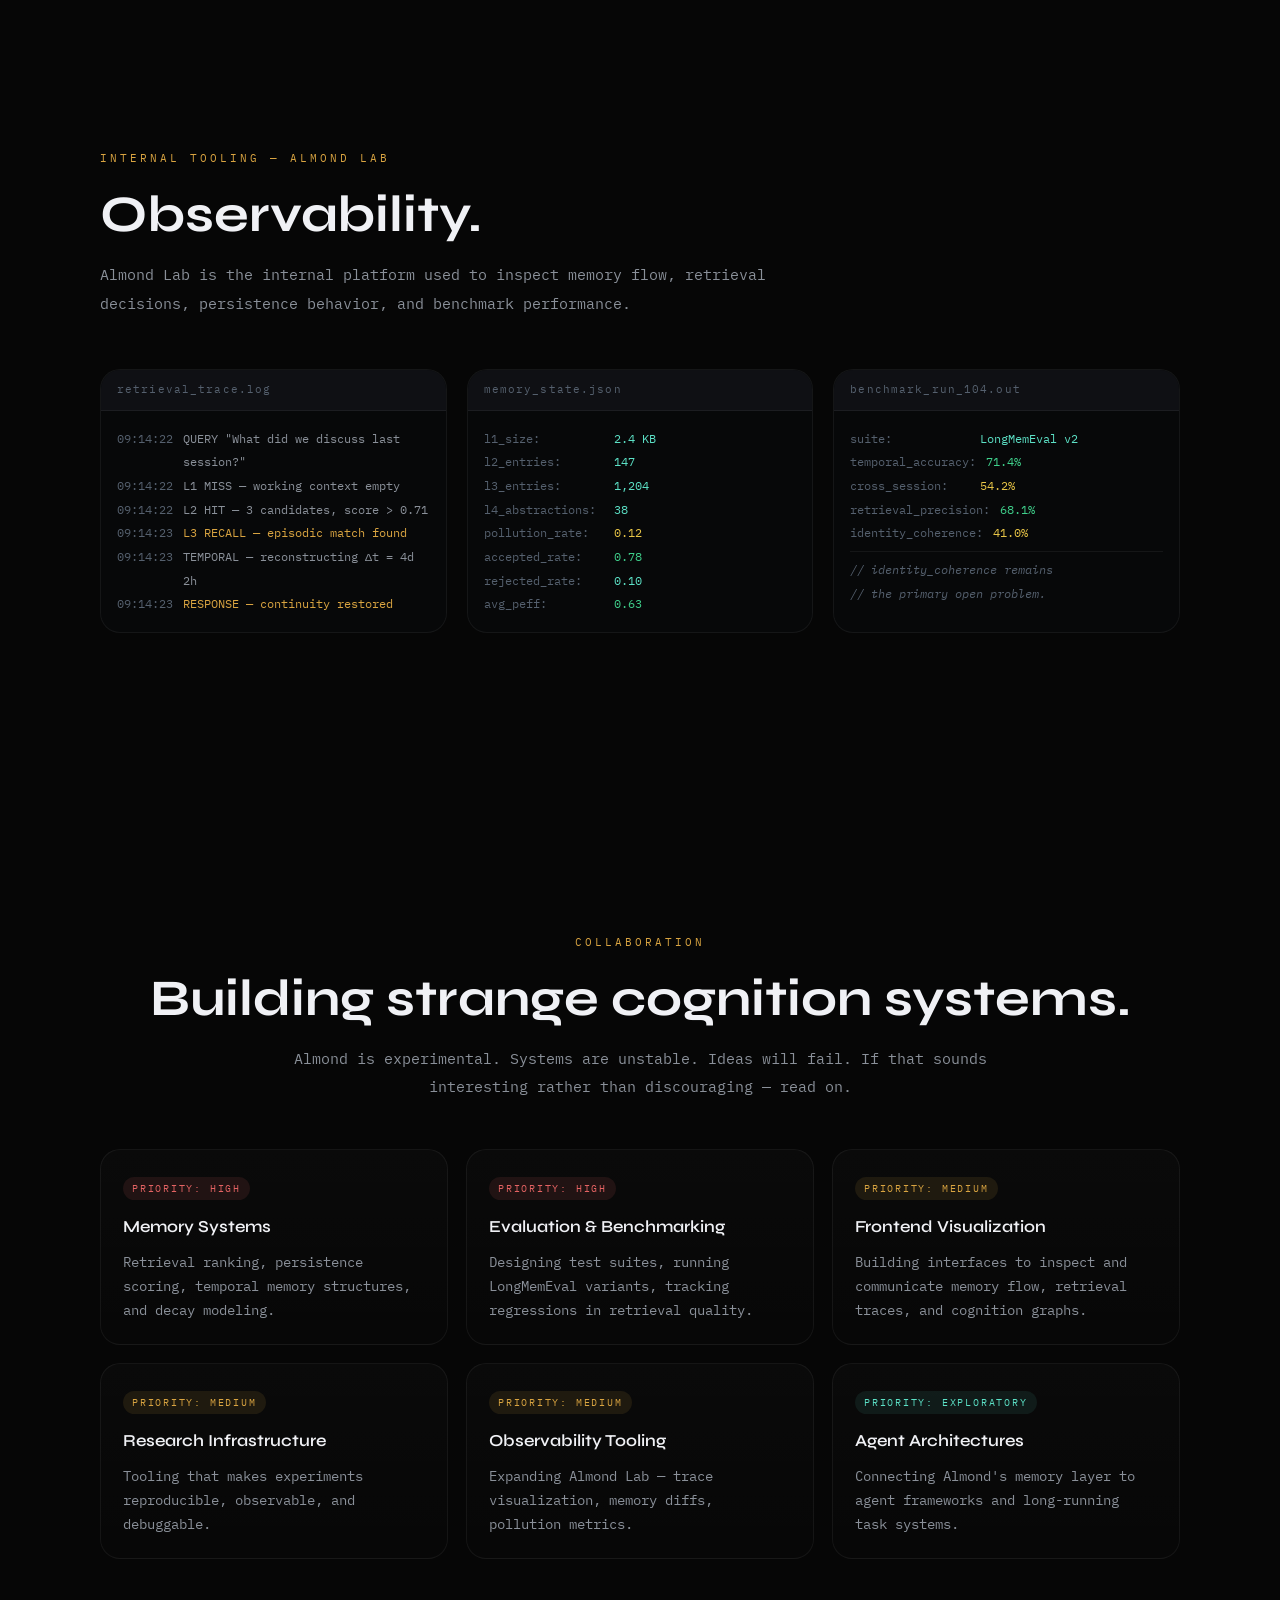
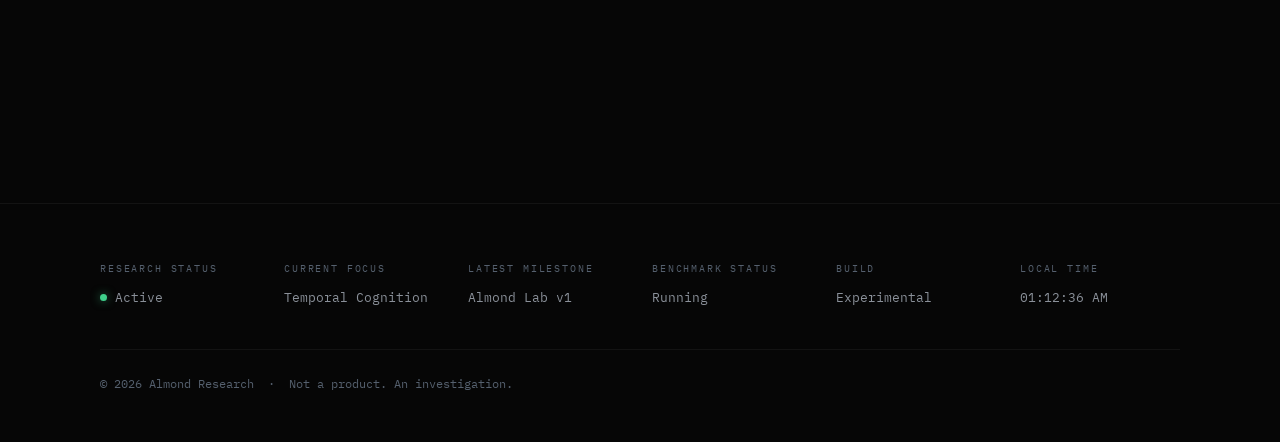
==== commit 0175812a: "Update the codebase with mobile compatibility." ====
--- a/index.html
+++ b/index.html
@@ -29,7 +29,23 @@
             
             <a href="onboarding.html" class="nav-onboard">Onboarding ↗</a>
         </div>
+        <button class="nav-hamburger" id="hamburger" aria-label="Open menu">
+            <span></span><span></span><span></span>
+        </button>
     </nav>
+
+    <!-- MOBILE MENU -->
+    <div class="mobile-menu" id="mobile-menu">
+        <button class="mobile-menu-close" id="mobile-menu-close" aria-label="Close menu">✕</button>
+        <a href="#home" onclick="closeMobileMenu()">Home</a>
+        <a href="#philosophy" onclick="closeMobileMenu()">Philosophy</a>
+        <a href="#architecture" onclick="closeMobileMenu()">Architecture</a>
+        <a href="#formula" onclick="closeMobileMenu()">P_eff</a>
+        <a href="#questions" onclick="closeMobileMenu()">Research</a>
+        <a href="#journey" onclick="closeMobileMenu()">Log</a>
+        <a href="#lab" onclick="closeMobileMenu()">Lab</a>
+        <a href="onboarding.html" class="active">Onboarding ↗</a>
+    </div>
 
     <!-- HERO -->
     <section id="home" class="hero">
--- a/css/style.css
+++ b/css/style.css
@@ -883,26 +883,189 @@
 
 .fade-up.visible { opacity: 1; transform: translateY(0); }
 
-/* === RESPONSIVE === */
-@media (max-width: 1000px) {
-    section { padding: 120px 28px 100px; }
+/* === HAMBURGER MENU === */
+.nav-hamburger {
+    display: none;
+    flex-direction: column;
+    justify-content: center;
+    gap: 5px;
+    width: 36px;
+    height: 36px;
+    cursor: pointer;
+    padding: 6px;
+    border-radius: 8px;
+    border: 1px solid var(--border);
+    background: transparent;
+    transition: border-color 0.2s ease;
+    flex-shrink: 0;
+}
+
+.nav-hamburger:hover { border-color: var(--border-amber); }
+
+.nav-hamburger span {
+    display: block;
+    width: 100%;
+    height: 1px;
+    background: var(--text-2);
+    border-radius: 999px;
+    transition: all 0.3s ease;
+    transform-origin: center;
+}
+
+.nav-hamburger.open span:nth-child(1) { transform: translateY(6px) rotate(45deg); background: var(--amber); }
+.nav-hamburger.open span:nth-child(2) { opacity: 0; transform: scaleX(0); }
+.nav-hamburger.open span:nth-child(3) { transform: translateY(-6px) rotate(-45deg); background: var(--amber); }
+
+/* Mobile drawer */
+.mobile-menu {
+    display: none;
+    position: fixed;
+    top: 0; left: 0; right: 0; bottom: 0;
+    background: rgba(6,6,6,0.97);
+    backdrop-filter: blur(20px);
+    z-index: 998;
+    flex-direction: column;
+    justify-content: center;
+    align-items: center;
+    gap: 8px;
+    opacity: 0;
+    transition: opacity 0.3s ease;
+    pointer-events: none;
+}
+
+.mobile-menu.open {
+    opacity: 1;
+    pointer-events: all;
+}
+
+.mobile-menu a {
+    text-decoration: none;
+    font-family: var(--display);
+    font-size: 1.6rem;
+    font-weight: 700;
+    color: var(--text-2);
+    letter-spacing: 0.04em;
+    padding: 10px 24px;
+    border-radius: 999px;
+    transition: color 0.2s ease, background 0.2s ease;
+}
+
+.mobile-menu a:hover,
+.mobile-menu a.active { color: var(--amber); background: var(--amber-soft); }
+
+.mobile-menu-close {
+    position: absolute;
+    top: 20px;
+    right: 20px;
+    background: transparent;
+    border: 1px solid var(--border);
+    color: var(--text-3);
+    width: 36px;
+    height: 36px;
+    border-radius: 8px;
+    font-size: 1rem;
+    cursor: pointer;
+    display: flex;
+    align-items: center;
+    justify-content: center;
+    transition: all 0.2s ease;
+}
+
+.mobile-menu-close:hover { border-color: var(--border-amber); color: var(--amber); }
+
+/* === TABLET — 1024px === */
+@media (max-width: 1024px) {
+    section { padding: 130px 48px 110px; }
     .arch-layout { grid-template-columns: 1fr; }
     .philosophy-split { grid-template-columns: 1fr; }
     .observation-note { position: static; }
     .retrieval-trace { position: static; }
-    footer { padding: 48px 28px 40px; }
-}
-
+    footer { padding: 48px 48px 40px; }
+    .footer-status-grid { grid-template-columns: repeat(3, 1fr); }
+}
+
+/* === MOBILE — 768px === */
 @media (max-width: 768px) {
-    .navbar { width: calc(100% - 20px); }
+    /* Navbar */
+    .navbar { width: calc(100% - 24px); padding: 8px 14px; }
     .nav-links { display: none; }
-    .hero-title { font-size: 4rem; }
-    .section-title { font-size: 2.2rem; }
-    .manifesto-main { font-size: 1.3rem; }
-    .hero-quote-large { font-size: 1.7rem; }
-    .timeline-item { grid-template-columns: 64px 16px 1fr; }
-    .research-board { grid-template-columns: 1fr; }
-    .lab-grid { grid-template-columns: 1fr; }
+    .nav-hamburger { display: flex; }
+
+    /* Sections */
+    section { padding: 100px 22px 80px; }
+
+    /* Hero */
+    .hero { padding-top: 80px; }
+    .hero-questions { min-height: 60vh; gap: 0; }
+    .hq-1 { font-size: clamp(1.2rem, 5.5vw, 1.8rem); margin-bottom: 36px; }
+    .hq-2 { font-size: clamp(0.85rem, 3.5vw, 1.1rem); margin-left: 0; margin-bottom: 28px; }
+    .hq-3 { font-size: clamp(0.9rem, 4vw, 1.2rem); margin-bottom: 36px; }
+    .hq-4 { font-size: clamp(1.3rem, 6vw, 2rem); margin-bottom: 32px; }
+    .hq-5 { font-size: clamp(0.8rem, 3vw, 1rem); margin-left: 0; margin-bottom: 28px; }
+    .hq-6 { font-size: clamp(1rem, 4.5vw, 1.4rem); }
+    .hero-reveal { padding-top: 48px; padding-bottom: 32px; }
+    .hero-title { font-size: clamp(3.2rem, 14vw, 5rem); }
+    .hero-sub { font-size: 0.92rem; }
+    .hero-quote-large { font-size: clamp(1.4rem, 6vw, 2rem); margin-bottom: 32px; }
+
+    /* Titles */
+    .section-title { font-size: clamp(1.8rem, 8vw, 2.4rem); }
+    .manifesto-main { font-size: clamp(1.1rem, 5vw, 1.5rem); }
+
+    /* Cards */
+    .card-grid { grid-template-columns: 1fr; gap: 16px; }
+    .research-board { grid-template-columns: 1fr; gap: 14px; }
+    .metrics { grid-template-columns: repeat(2, 1fr); gap: 12px; }
+    .metric-card { padding: 18px; }
+    .metric-value { font-size: 2rem; }
+
+    /* Formula */
+    .formula-wrapper { padding: 22px; }
+    .formula { font-size: clamp(1.1rem, 5vw, 1.8rem); }
+    .fvar { font-size: 0.76rem; flex-direction: column; gap: 2px; }
+    .fvar span { min-width: unset; }
+    .peff-examples { margin-top: 36px; }
+
+    /* Architecture */
+    .arch-layout { grid-template-columns: 1fr; gap: 20px; }
+    .arch-cards { gap: 14px; }
+
+    /* Timeline */
+    .timeline::before { left: 56px; }
+    .timeline-item { grid-template-columns: 56px 16px 1fr; gap: 0 16px; }
+    .timeline-meta { font-size: 0.62rem; }
+
+    /* Lab panels */
+    .lab-grid { grid-template-columns: 1fr; gap: 14px; }
+    .lab-panel-body { overflow-x: auto; }
+    .log-line { font-size: 0.68rem; }
+    .log-key { min-width: 100px; }
+
+    /* Peff bar */
+    .peff-examples { max-width: 100%; }
+
+    /* Quote */
+    .quote-block { margin-top: 80px; }
+    .quote-block p { font-size: clamp(1.2rem, 5vw, 1.6rem); }
+
+    /* Philosophy */
+    .philosophy-split { grid-template-columns: 1fr; gap: 24px; }
+    .philosophy-cards { gap: 14px; }
+
+    /* Questions grid */
+    .question-grid { grid-template-columns: 1fr; }
+
+    /* Roles */
+    .roles-grid { grid-template-columns: 1fr; }
+
+    /* Footer */
+    footer { padding: 40px 22px 32px; }
+    .footer-status-grid { grid-template-columns: repeat(2, 1fr); gap: 20px; }
+    .footer-bottom { font-size: 0.68rem; }
+
+    /* btn group stacks */
+    .btn-group { flex-direction: column; align-items: flex-start; gap: 10px; }
+    .btn { padding: 13px 22px; font-size: 0.76rem; text-align: center; }
 }
 
 
@@ -1017,6 +1180,20 @@
     align-items: start;
 }
 
+.ob-goal-cards {
+    display: flex;
+    flex-direction: column;
+    gap: 14px;
+}
+
+.ob-goal-p {
+    color: var(--text-2);
+    font-size: 0.96rem;
+    line-height: 1.95;
+    margin-bottom: 18px;
+}
+
+/* legacy selector kept for compatibility */
 .ob-goal-text p {
     color: var(--text-2);
     font-size: 0.96rem;
@@ -1582,530 +1759,95 @@
     background: rgba(217,164,65,0.18) !important;
 }
 
-/* === OB PAGE — shared with onboarding.html === */
-.ob-page { font-family: var(--mono); }
-
-.ob-hero {
-    min-height: 100vh;
-    display: flex;
-    flex-direction: column;
-    justify-content: center;
-    padding: 160px 100px 100px;
-    max-width: 1500px;
-    margin: 0 auto;
-}
-
-.ob-status-row {
-    display: flex;
-    gap: 28px;
-    flex-wrap: wrap;
-    margin-bottom: 52px;
-}
-
-.ob-status-item {
-    display: flex;
-    align-items: center;
-    gap: 10px;
-    font-size: 0.76rem;
-    color: var(--text-2);
-    text-transform: uppercase;
-    letter-spacing: 0.14em;
-}
-
-.ob-status-item .sdot {
-    width: 8px; height: 8px;
-    border-radius: 50%;
-    background: var(--green);
-    box-shadow: 0 0 10px rgba(63,208,139,0.5);
-    animation: pulse 2.2s infinite;
-    flex-shrink: 0;
-}
-
-.ob-title {
-    font-family: var(--display);
-    font-size: clamp(3rem, 7vw, 7rem);
-    line-height: 0.9;
-    font-weight: 800;
-    letter-spacing: -0.04em;
-    margin-bottom: 28px;
-}
-
-.ob-title .ob-accent { color: var(--amber); }
-
-.ob-sub {
-    max-width: 720px;
-    color: var(--text-2);
-    font-size: 1rem;
-    line-height: 1.9;
-    margin-bottom: 48px;
-}
-
-.ob-sub strong { color: var(--text); }
-
-.ob-section {
-    padding: 120px 100px;
-    max-width: 1500px;
-    margin: 0 auto;
-    position: relative;
-}
-
-.ob-section-inner {
-    max-width: 1200px;
-}
-
-/* === TEAM GRID === */
-.team-grid {
-    display: grid;
-    grid-template-columns: repeat(auto-fill, minmax(220px, 1fr));
-    gap: 18px;
-    margin-top: 48px;
-}
-
-.team-card {
-    padding: 24px;
-    border-radius: var(--radius);
-    border: 1px solid var(--border);
-    background: linear-gradient(180deg, rgba(255,255,255,0.025), rgba(255,255,255,0.008));
-    transition: border-color 0.2s ease;
-}
-
-.team-card:hover { border-color: var(--border-amber); }
-
-.team-card.team-open {
-    border-style: dashed;
-    opacity: 0.65;
-}
-
-.team-card.team-open:hover { opacity: 1; }
-
-.team-avatar {
-    width: 40px; height: 40px;
-    border-radius: 50%;
-    background: var(--amber-soft);
-    border: 1px solid var(--border-amber);
-    display: flex;
-    align-items: center;
-    justify-content: center;
-    font-family: var(--display);
-    font-weight: 700;
-    font-size: 0.9rem;
-    color: var(--amber);
-    margin-bottom: 14px;
-    flex-shrink: 0;
-}
-
-.team-avatar.open-avatar {
-    background: transparent;
-    border-color: var(--border);
-    color: var(--text-3);
-    font-size: 1.1rem;
-}
-
-.team-name {
-    font-family: var(--display);
-    font-size: 0.95rem;
-    font-weight: 600;
-    margin-bottom: 4px;
-}
-
-.team-role-label {
-    font-size: 0.7rem;
-    color: var(--text-3);
-    letter-spacing: 0.1em;
-    text-transform: uppercase;
-    margin-bottom: 10px;
-}
-
-.team-focus {
-    display: flex;
-    flex-wrap: wrap;
-    gap: 6px;
-    margin-top: 10px;
-}
-
-.tag {
-    font-size: 0.62rem;
-    padding: 3px 9px;
-    border-radius: 999px;
-    border: 1px solid var(--border);
-    color: var(--text-3);
-    letter-spacing: 0.08em;
-}
-
-.tag-amber { border-color: var(--border-amber); color: var(--amber); background: var(--amber-soft); }
-
-/* === ROLE CARDS (onboarding) === */
-.ob-roles-grid {
-    display: grid;
-    grid-template-columns: repeat(auto-fill, minmax(320px, 1fr));
-    gap: 20px;
-    margin-top: 48px;
-}
-
-.ob-role-card {
-    padding: 26px;
-    border-radius: var(--radius);
-    border: 1px solid var(--border);
-    background: linear-gradient(160deg, rgba(255,255,255,0.025), rgba(255,255,255,0.008));
-    transition: border-color 0.25s ease, transform 0.25s ease;
-}
-
-.ob-role-card:hover {
-    border-color: var(--border-amber);
-    transform: translateY(-3px);
-}
-
-.ob-role-meta {
-    display: flex;
-    gap: 8px;
-    flex-wrap: wrap;
-    margin-bottom: 14px;
-}
-
-.ob-badge {
-    font-size: 0.6rem;
-    padding: 3px 10px;
-    border-radius: 999px;
-    text-transform: uppercase;
-    letter-spacing: 0.15em;
-    display: inline-block;
-}
-
-.badge-high { background: rgba(228,99,99,0.1); color: var(--red); border: 1px solid rgba(228,99,99,0.2); }
-.badge-med { background: rgba(217,164,65,0.1); color: var(--amber); border: 1px solid var(--border-amber); }
-.badge-low { background: rgba(92,225,198,0.08); color: var(--mint); border: 1px solid rgba(92,225,198,0.15); }
-.badge-adv { background: rgba(255,255,255,0.04); color: var(--text-2); border: 1px solid var(--border); }
-.badge-int { background: rgba(255,255,255,0.03); color: var(--text-3); border: 1px solid var(--border); }
-.badge-beg { background: rgba(63,208,139,0.07); color: var(--green); border: 1px solid rgba(63,208,139,0.15); }
-
-.ob-role-card h4 {
-    font-family: var(--display);
-    font-size: 1.15rem;
-    font-weight: 600;
-    margin-bottom: 10px;
-}
-
-.ob-role-card > p {
-    color: var(--text-2);
-    font-size: 0.88rem;
-    margin-bottom: 16px;
-    line-height: 1.75;
-}
-
-.ob-role-skills {
-    display: flex;
-    flex-wrap: wrap;
-    gap: 6px;
-}
-
-/* === BEGINNER TASKS === */
-.beginner-grid {
-    display: grid;
-    grid-template-columns: repeat(auto-fill, minmax(200px, 1fr));
-    gap: 14px;
-    margin-top: 40px;
-}
-
-.beginner-item {
-    padding: 16px 18px;
-    border-radius: var(--radius-sm);
-    border: 1px solid var(--border);
-    background: rgba(63,208,139,0.04);
-    font-size: 0.84rem;
-    color: var(--text-2);
-    display: flex;
-    align-items: center;
-    gap: 10px;
-    transition: border-color 0.2s ease, color 0.2s ease;
-}
-
-.beginner-item:hover { border-color: rgba(63,208,139,0.3); color: var(--text); }
-
-.beginner-icon {
-    color: var(--green);
-    font-size: 0.9rem;
-    flex-shrink: 0;
-}
-
-/* === PROCESS STEPS === */
-.process-steps {
-    display: grid;
-    grid-template-columns: repeat(5, 1fr);
-    gap: 0;
-    margin-top: 56px;
-    position: relative;
-}
-
-.process-steps::before {
-    content: "";
-    position: absolute;
-    top: 28px;
-    left: 10%;
-    right: 10%;
-    height: 1px;
-    background: linear-gradient(90deg, transparent, var(--border-amber), transparent);
-}
-
-.process-step {
-    display: flex;
-    flex-direction: column;
-    align-items: center;
-    text-align: center;
-    padding: 0 12px;
-    position: relative;
-}
-
-.step-num {
-    width: 56px; height: 56px;
-    border-radius: 50%;
-    border: 1px solid var(--border-amber);
-    background: var(--surface);
-    display: flex;
-    align-items: center;
-    justify-content: center;
-    font-family: var(--display);
-    font-size: 1.1rem;
-    font-weight: 700;
-    color: var(--amber);
-    margin-bottom: 16px;
-    position: relative;
-    z-index: 1;
-}
-
-.step-title {
-    font-family: var(--display);
-    font-size: 0.85rem;
-    font-weight: 600;
-    margin-bottom: 8px;
-}
-
-.step-desc {
-    font-size: 0.76rem;
-    color: var(--text-3);
-    line-height: 1.65;
-}
-
-/* === PRIORITIES BOARD === */
-.priorities-board {
-    display: grid;
-    grid-template-columns: repeat(3, 1fr);
-    gap: 20px;
-    margin-top: 48px;
-}
-
-.priority-col-header {
-    font-size: 0.65rem;
-    letter-spacing: 0.22em;
-    text-transform: uppercase;
-    margin-bottom: 16px;
-    padding-bottom: 10px;
-    border-bottom: 1px solid var(--border);
-}
-
-.priority-col-header.ph-high { color: var(--red); border-color: rgba(228,99,99,0.2); }
-.priority-col-header.ph-med { color: var(--amber); border-color: var(--border-amber); }
-.priority-col-header.ph-low { color: var(--text-3); }
-
-.priority-item {
-    padding: 10px 14px;
-    border-radius: var(--radius-sm);
-    background: rgba(255,255,255,0.02);
-    border: 1px solid var(--border);
-    font-size: 0.82rem;
-    color: var(--text-2);
-    margin-bottom: 10px;
-    transition: border-color 0.2s ease;
-}
-
-.priority-item:hover { border-color: var(--border-amber); color: var(--text); }
-
-/* === FAQ === */
-.faq-list {
-    margin-top: 48px;
-    display: flex;
-    flex-direction: column;
-    gap: 0;
-    max-width: 860px;
-}
-
-.faq-item {
-    border-bottom: 1px solid var(--border);
-    padding: 0;
-    overflow: hidden;
-}
-
-.faq-q {
-    padding: 20px 0;
-    font-size: 0.92rem;
-    color: var(--text);
-    cursor: pointer;
-    display: flex;
-    justify-content: space-between;
-    align-items: center;
-    gap: 16px;
-    transition: color 0.2s ease;
-    user-select: none;
-}
-
-.faq-q:hover { color: var(--amber); }
-
-.faq-q-text { flex: 1; }
-
-.faq-arrow {
-    color: var(--text-3);
-    font-size: 0.8rem;
-    transition: transform 0.3s ease, color 0.2s ease;
-    flex-shrink: 0;
-}
-
-.faq-item.open .faq-arrow { transform: rotate(180deg); color: var(--amber); }
-.faq-item.open .faq-q { color: var(--amber); }
-
-.faq-a {
-    max-height: 0;
-    overflow: hidden;
-    transition: max-height 0.4s ease, padding 0.3s ease;
-    font-size: 0.86rem;
-    color: var(--text-2);
-    line-height: 1.85;
-}
-
-.faq-item.open .faq-a { max-height: 200px; padding-bottom: 20px; }
-
-/* === ROADMAP === */
-.roadmap {
-    display: grid;
-    grid-template-columns: repeat(4, 1fr);
-    gap: 0;
-    margin-top: 56px;
-    position: relative;
-}
-
-.roadmap::before {
-    content: "";
-    position: absolute;
-    top: 28px;
-    left: 12.5%;
-    right: 12.5%;
-    height: 1px;
-    background: rgba(217,164,65,0.15);
-}
-
-.roadmap-step {
-    display: flex;
-    flex-direction: column;
-    align-items: center;
-    text-align: center;
-    padding: 0 16px;
-    position: relative;
-}
-
-.roadmap-dot {
-    width: 56px; height: 56px;
-    border-radius: 50%;
-    border: 1px solid var(--border);
-    background: var(--surface);
-    display: flex;
-    align-items: center;
-    justify-content: center;
-    font-size: 0.65rem;
-    color: var(--text-3);
-    text-transform: uppercase;
-    letter-spacing: 0.12em;
-    margin-bottom: 18px;
-    position: relative;
-    z-index: 1;
-}
-
-.roadmap-dot.rm-now {
-    border-color: var(--amber);
-    color: var(--amber);
-    background: var(--amber-soft);
-    box-shadow: 0 0 18px rgba(217,164,65,0.2);
-}
-
-.roadmap-dot.rm-next { border-color: rgba(92,225,198,0.3); color: var(--mint); }
-
-.roadmap-title {
-    font-family: var(--display);
-    font-size: 0.9rem;
-    font-weight: 600;
-    margin-bottom: 8px;
-}
-
-.roadmap-desc {
-    font-size: 0.75rem;
-    color: var(--text-3);
-    line-height: 1.65;
-}
-
-/* === CONTACT === */
-.contact-links {
-    display: flex;
-    gap: 16px;
-    flex-wrap: wrap;
-    margin-top: 40px;
-}
-
-.contact-link {
-    text-decoration: none;
-    padding: 14px 24px;
-    border-radius: var(--radius);
-    border: 1px solid var(--border);
-    background: var(--surface);
-    color: var(--text-2);
-    font-size: 0.82rem;
-    letter-spacing: 0.1em;
-    display: flex;
-    align-items: center;
-    gap: 10px;
-    transition: all 0.2s ease;
-    text-transform: uppercase;
-}
-
-.contact-link:hover {
-    border-color: var(--border-amber);
-    color: var(--amber);
-    transform: translateY(-2px);
-}
-
-.contact-link-icon { font-size: 1rem; }
-
-/* === OB DIVIDER === */
-.ob-divider {
-    border: none;
-    border-top: 1px solid var(--border);
-    max-width: 1500px;
-    margin: 0 auto;
-}
-
-/* === OB BACK LINK === */
-.ob-back {
-    text-decoration: none;
-    font-size: 0.72rem;
-    color: var(--text-3);
-    letter-spacing: 0.14em;
-    text-transform: uppercase;
-    display: inline-flex;
-    align-items: center;
-    gap: 8px;
-    transition: color 0.2s ease;
-    margin-bottom: 48px;
-}
-.ob-back:hover { color: var(--amber); }
-
 /* === RESPONSIVE OB === */
-@media (max-width: 900px) {
-    .ob-hero, .ob-section { padding: 100px 24px 80px; }
-    .process-steps { grid-template-columns: 1fr 1fr; gap: 24px; }
+@media (max-width: 1024px) {
+    .ob-hero, .ob-section { padding: 120px 48px 80px; }
+    .priorities-board { grid-template-columns: 1fr 1fr; }
+    .ob-roles-grid { grid-template-columns: 1fr 1fr; }
+}
+
+@media (max-width: 768px) {
+    .ob-hero, .ob-section { padding: 100px 22px 72px; }
+
+    /* Hero */
+    .ob-title { font-size: clamp(2.4rem, 11vw, 3.5rem); }
+    .ob-sub { font-size: 0.92rem; }
+    .ob-status-row { gap: 16px; }
+    .ob-status-item { font-size: 0.68rem; }
+    .ob-back { margin-bottom: 32px; }
+
+    /* Goal section inline grid */
+    .ob-goal-grid { grid-template-columns: 1fr !important; gap: 28px !important; }
+
+    /* Teams */
+    .team-grid { grid-template-columns: 1fr 1fr; gap: 14px; }
+
+    /* Roles */
+    .ob-roles-grid { grid-template-columns: 1fr; gap: 14px; }
+
+    /* Beginner */
+    .beginner-grid { grid-template-columns: 1fr 1fr; gap: 10px; }
+    .beginner-item { font-size: 0.78rem; padding: 12px 14px; }
+
+    /* Process — vertical on mobile */
+    .process-steps {
+        grid-template-columns: 1fr;
+        gap: 0;
+    }
     .process-steps::before { display: none; }
-    .priorities-board { grid-template-columns: 1fr; }
-    .roadmap { grid-template-columns: 1fr 1fr; gap: 24px; }
+    .process-step {
+        flex-direction: row;
+        text-align: left;
+        align-items: flex-start;
+        gap: 18px;
+        padding: 0 0 28px 0;
+        position: relative;
+    }
+    .process-step::after {
+        content: "";
+        position: absolute;
+        left: 27px;
+        top: 56px;
+        bottom: 0;
+        width: 1px;
+        background: var(--border-amber);
+        opacity: 0.4;
+    }
+    .process-step:last-child::after { display: none; }
+    .step-num { flex-shrink: 0; margin-bottom: 0; }
+    .step-title { margin-top: 4px; }
+
+    /* Priorities */
+    .priorities-board { grid-template-columns: 1fr; gap: 28px; }
+
+    /* FAQ */
+    .faq-q { font-size: 0.86rem; }
+    .faq-a { font-size: 0.82rem; }
+
+    /* Roadmap — 2 col on mobile */
+    .roadmap { grid-template-columns: 1fr 1fr; gap: 28px; }
     .roadmap::before { display: none; }
-}
-
-@media (max-width: 600px) {
-    .ob-title { font-size: 3rem; }
-    .process-steps { grid-template-columns: 1fr; }
+    .roadmap-step { align-items: flex-start; text-align: left; }
+    .roadmap-dot { width: 44px; height: 44px; font-size: 0.58rem; }
+
+    /* Contact */
+    .contact-links { flex-direction: column; gap: 10px; }
+    .contact-link { padding: 12px 18px; }
+
+    /* Footer */
+    .footer-status-grid { grid-template-columns: repeat(2, 1fr); gap: 20px; }
+}
+
+@media (max-width: 480px) {
+    .ob-title { font-size: clamp(2rem, 12vw, 2.8rem); }
+    .team-grid { grid-template-columns: 1fr; }
+    .beginner-grid { grid-template-columns: 1fr; }
     .roadmap { grid-template-columns: 1fr; }
+    .ob-roles-grid { grid-template-columns: 1fr; }
+    .process-step { gap: 14px; }
+}
+/* === MOBILE — 768px additions === */
+@media (max-width: 768px) {
+    .ob-goal-split { grid-template-columns: 1fr; gap: 28px; }
+    .ob-goal-cards { gap: 14px; }
 }
